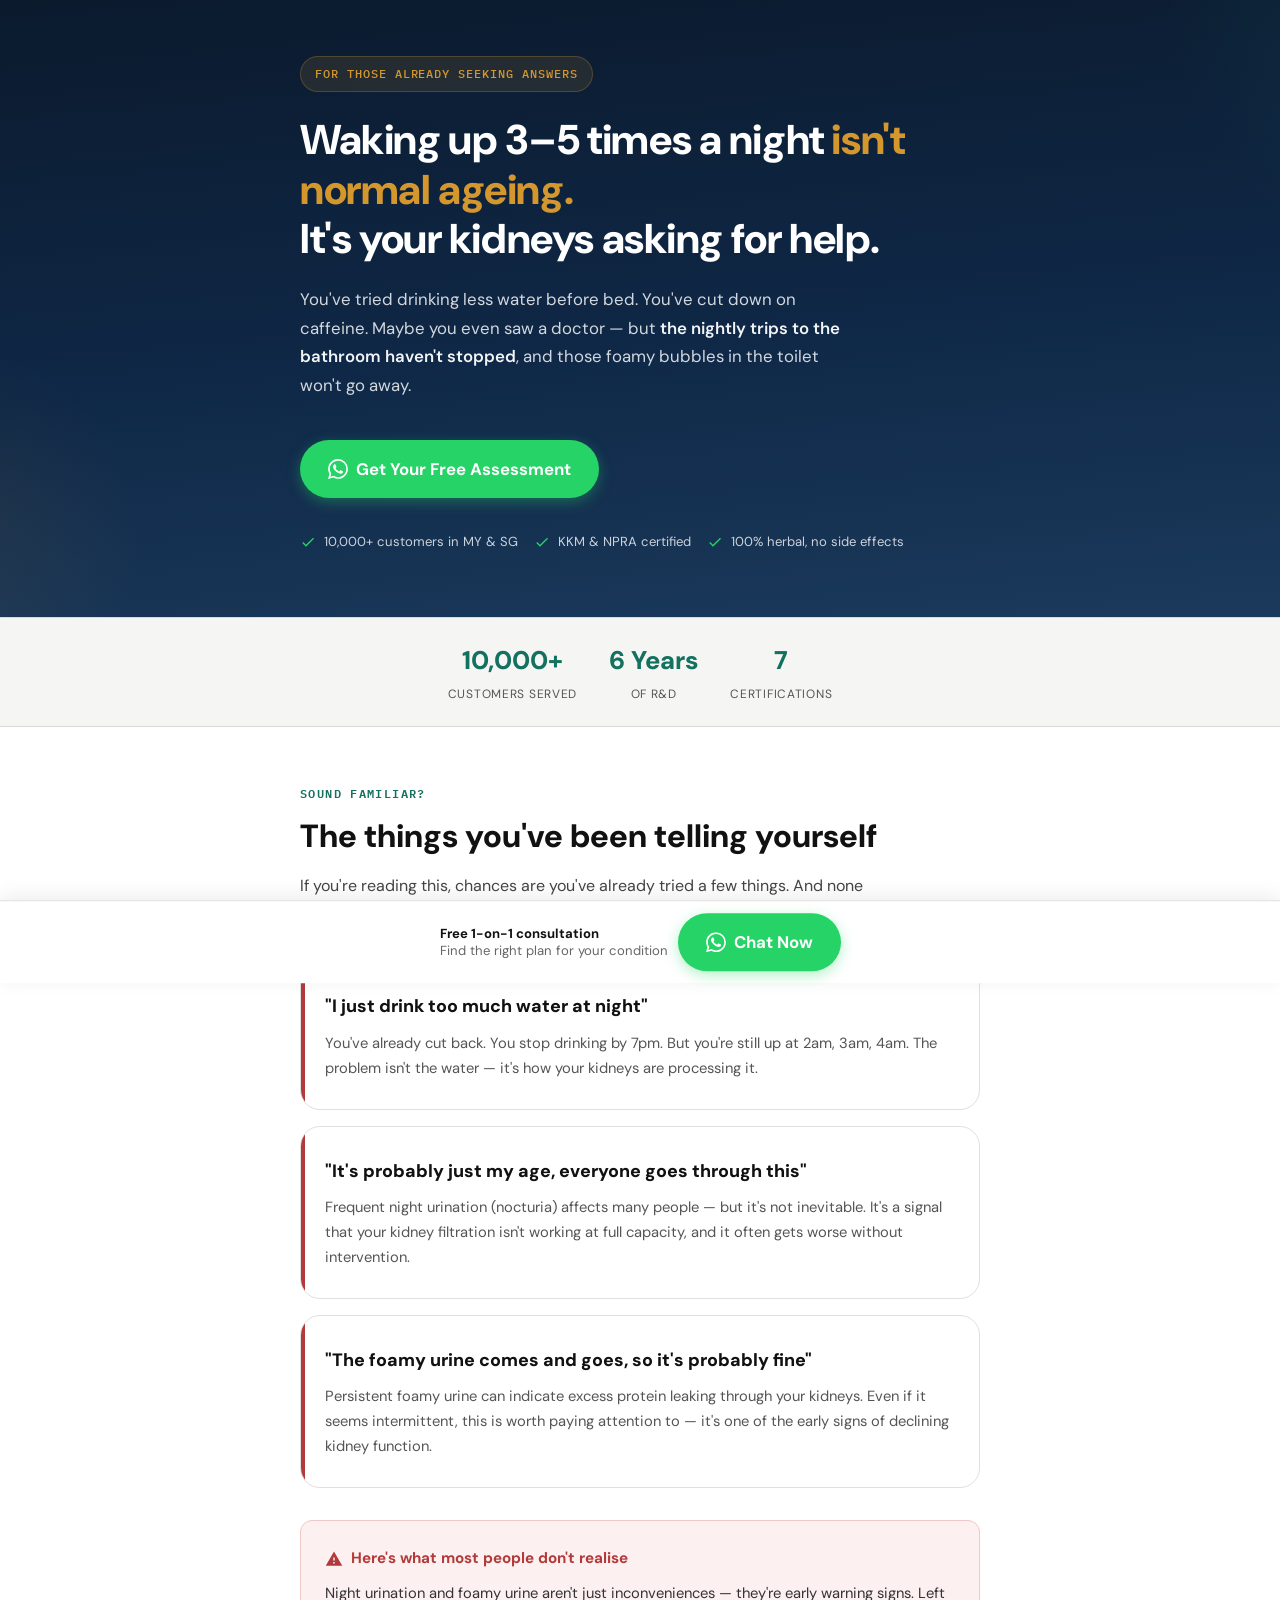
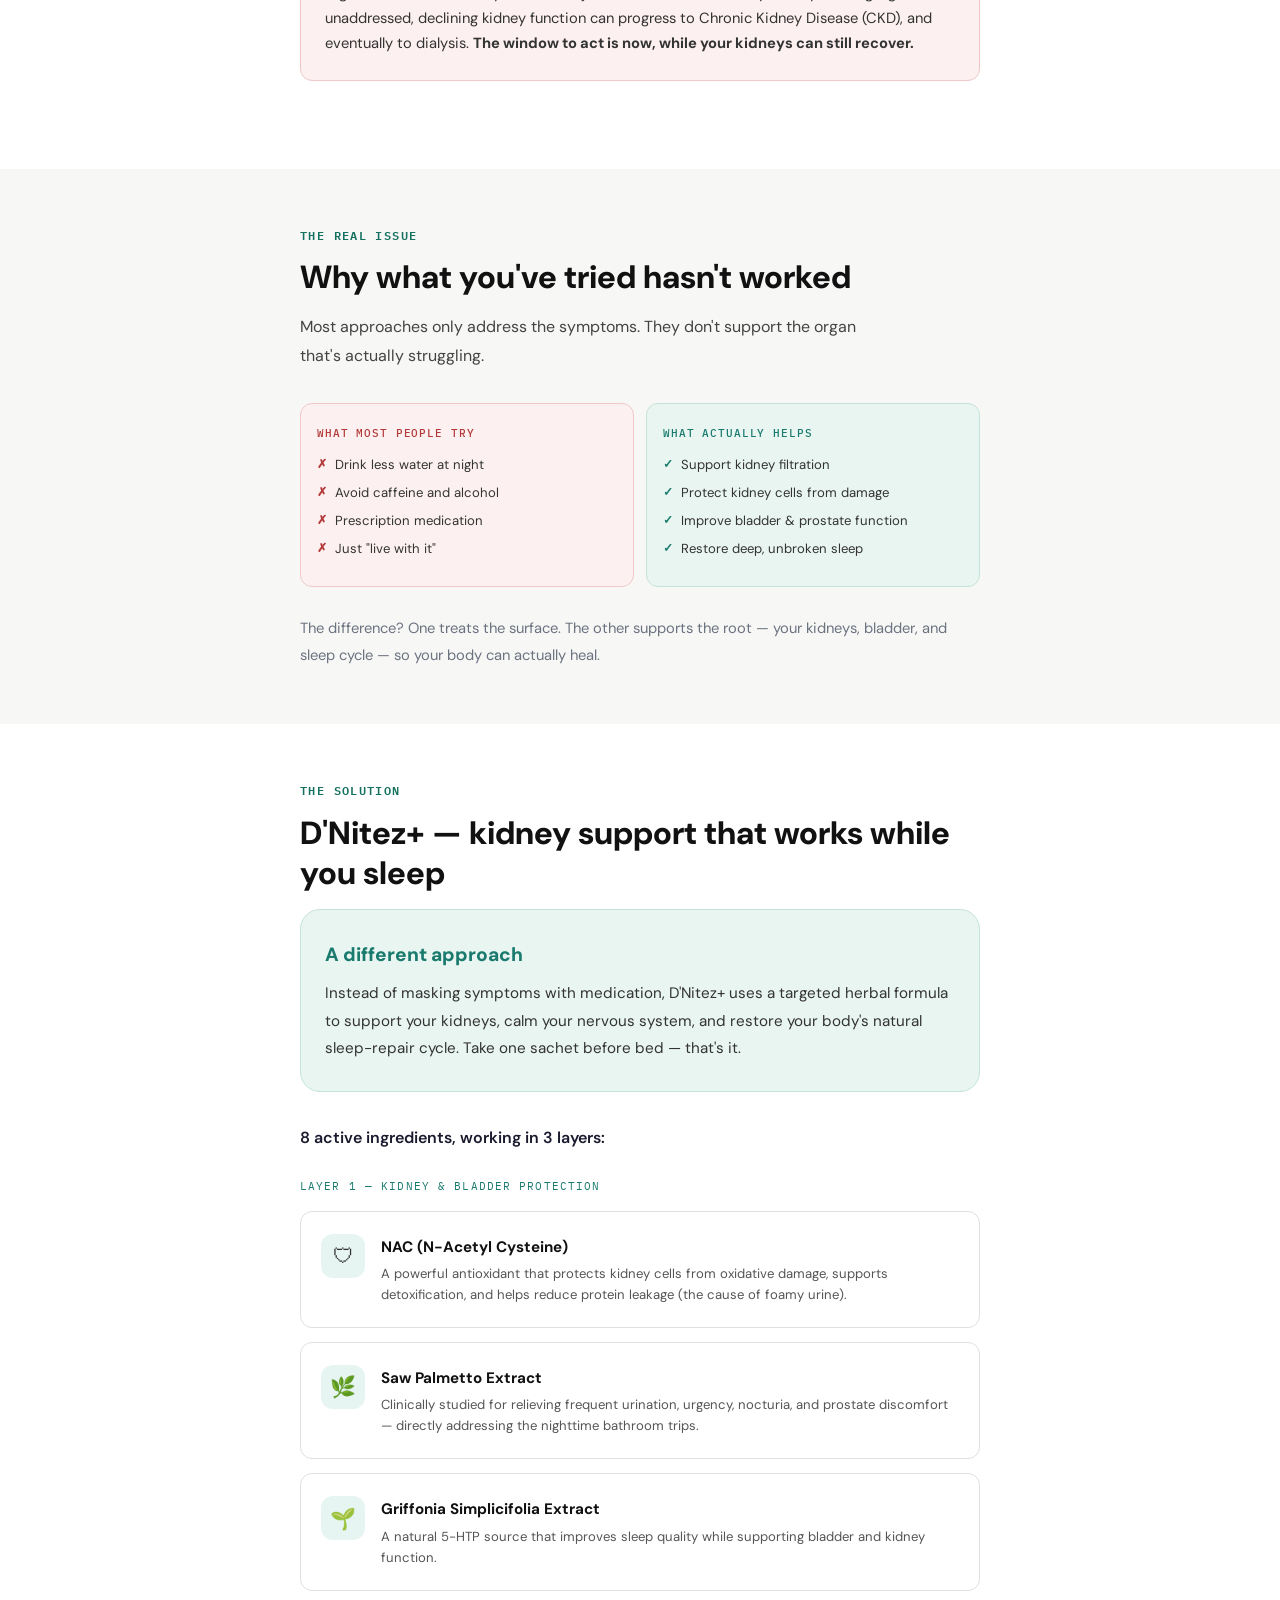
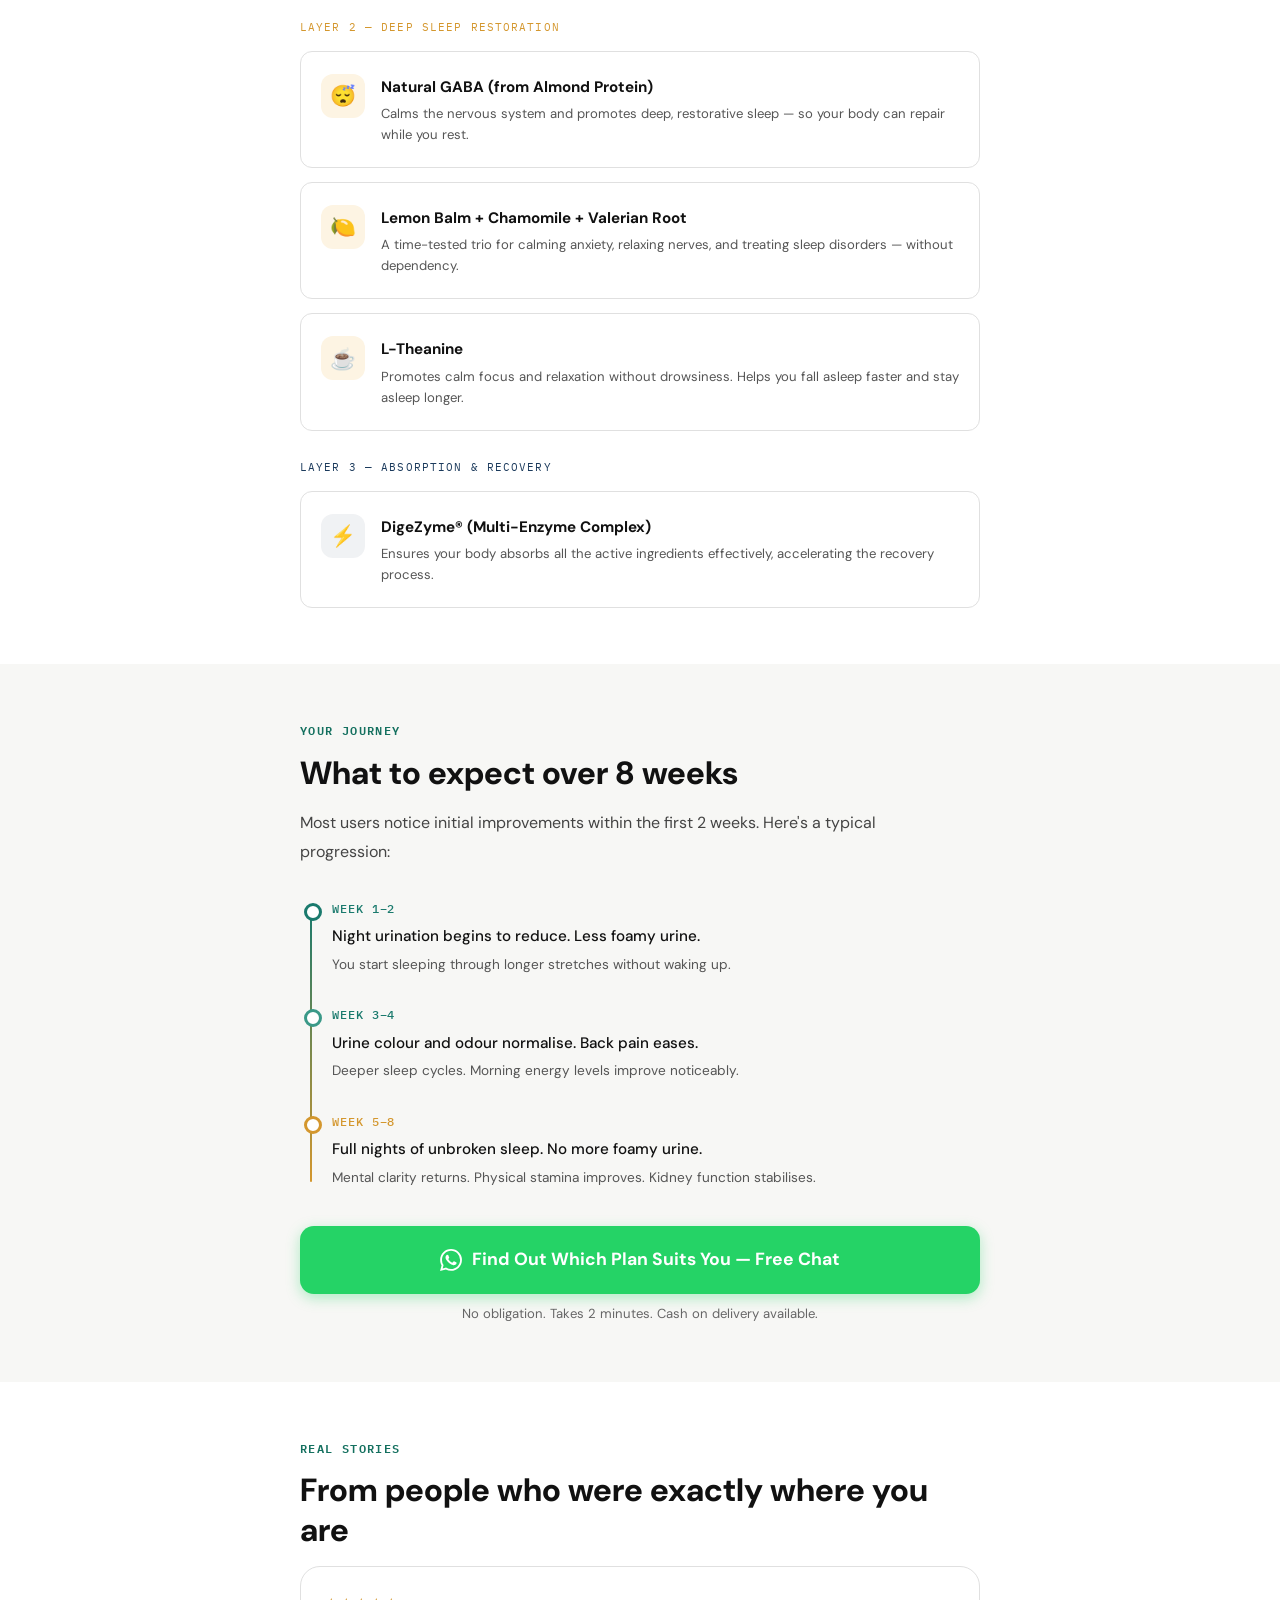
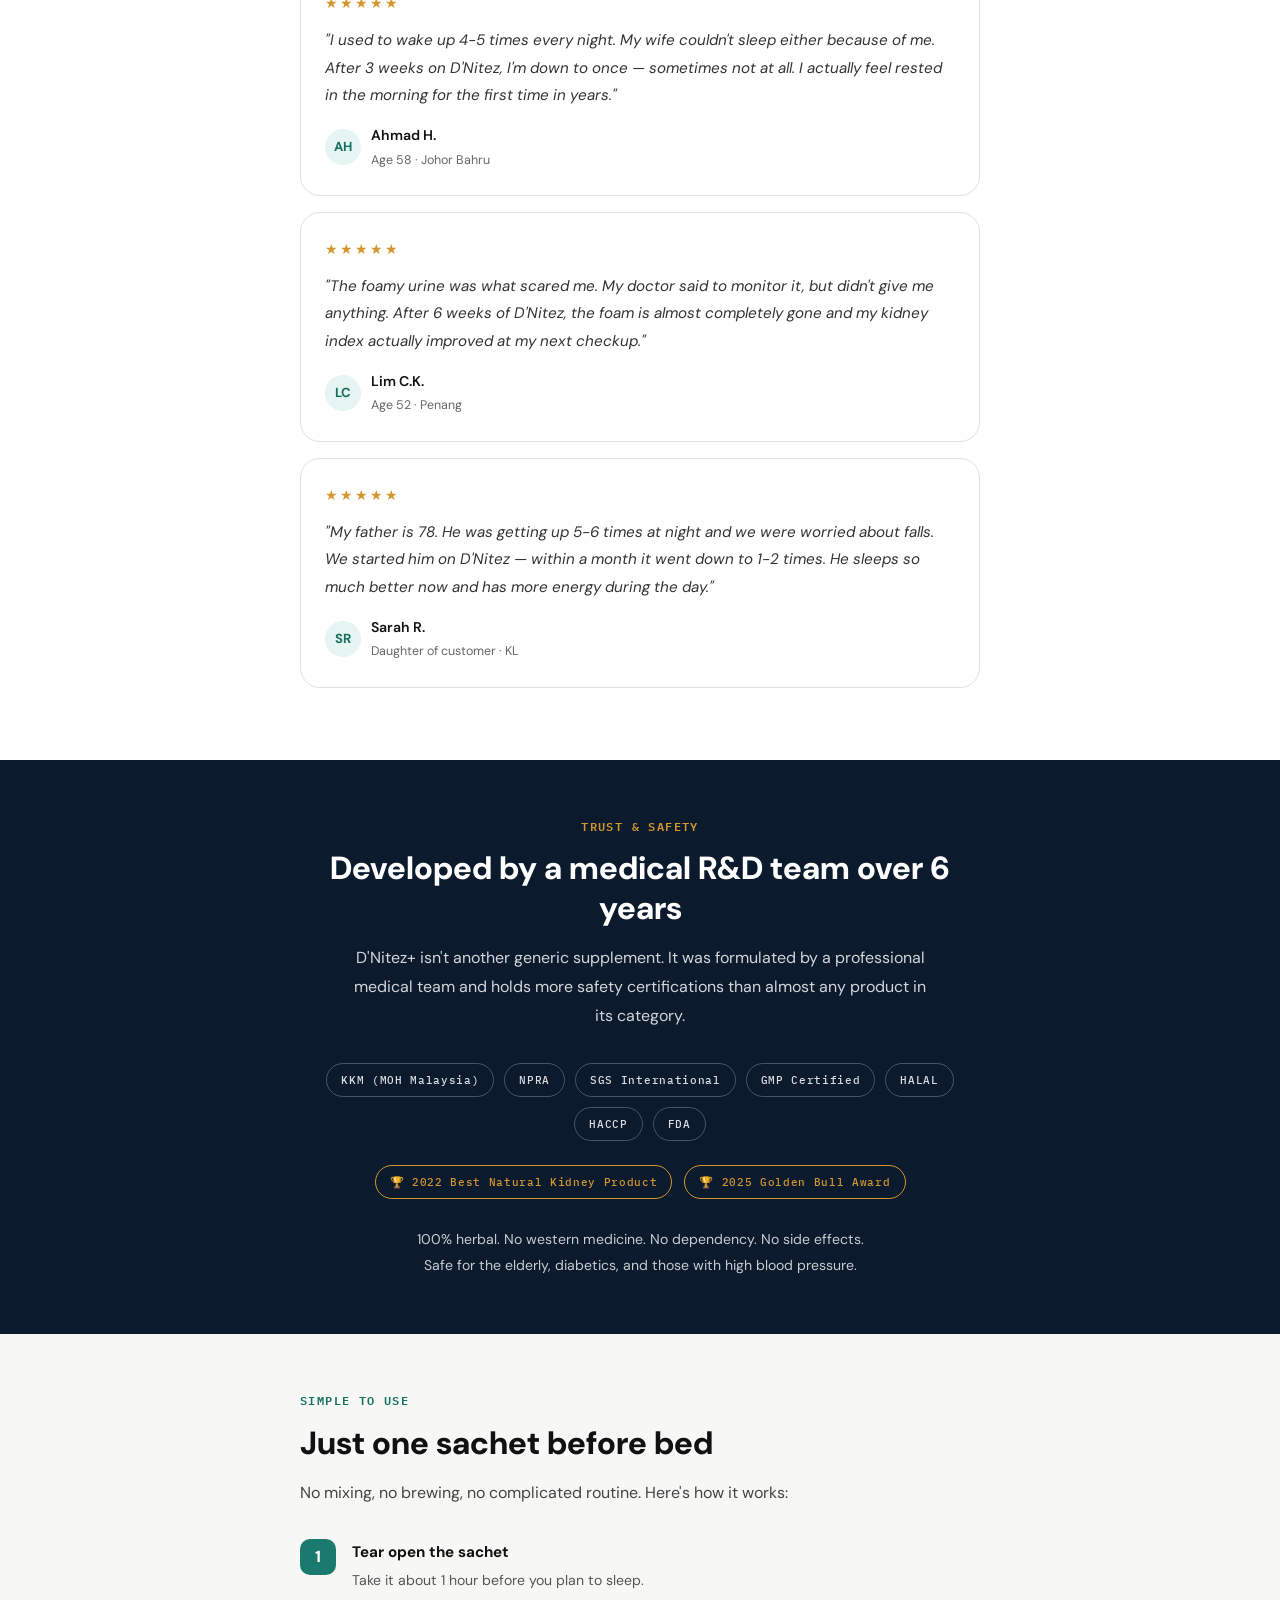
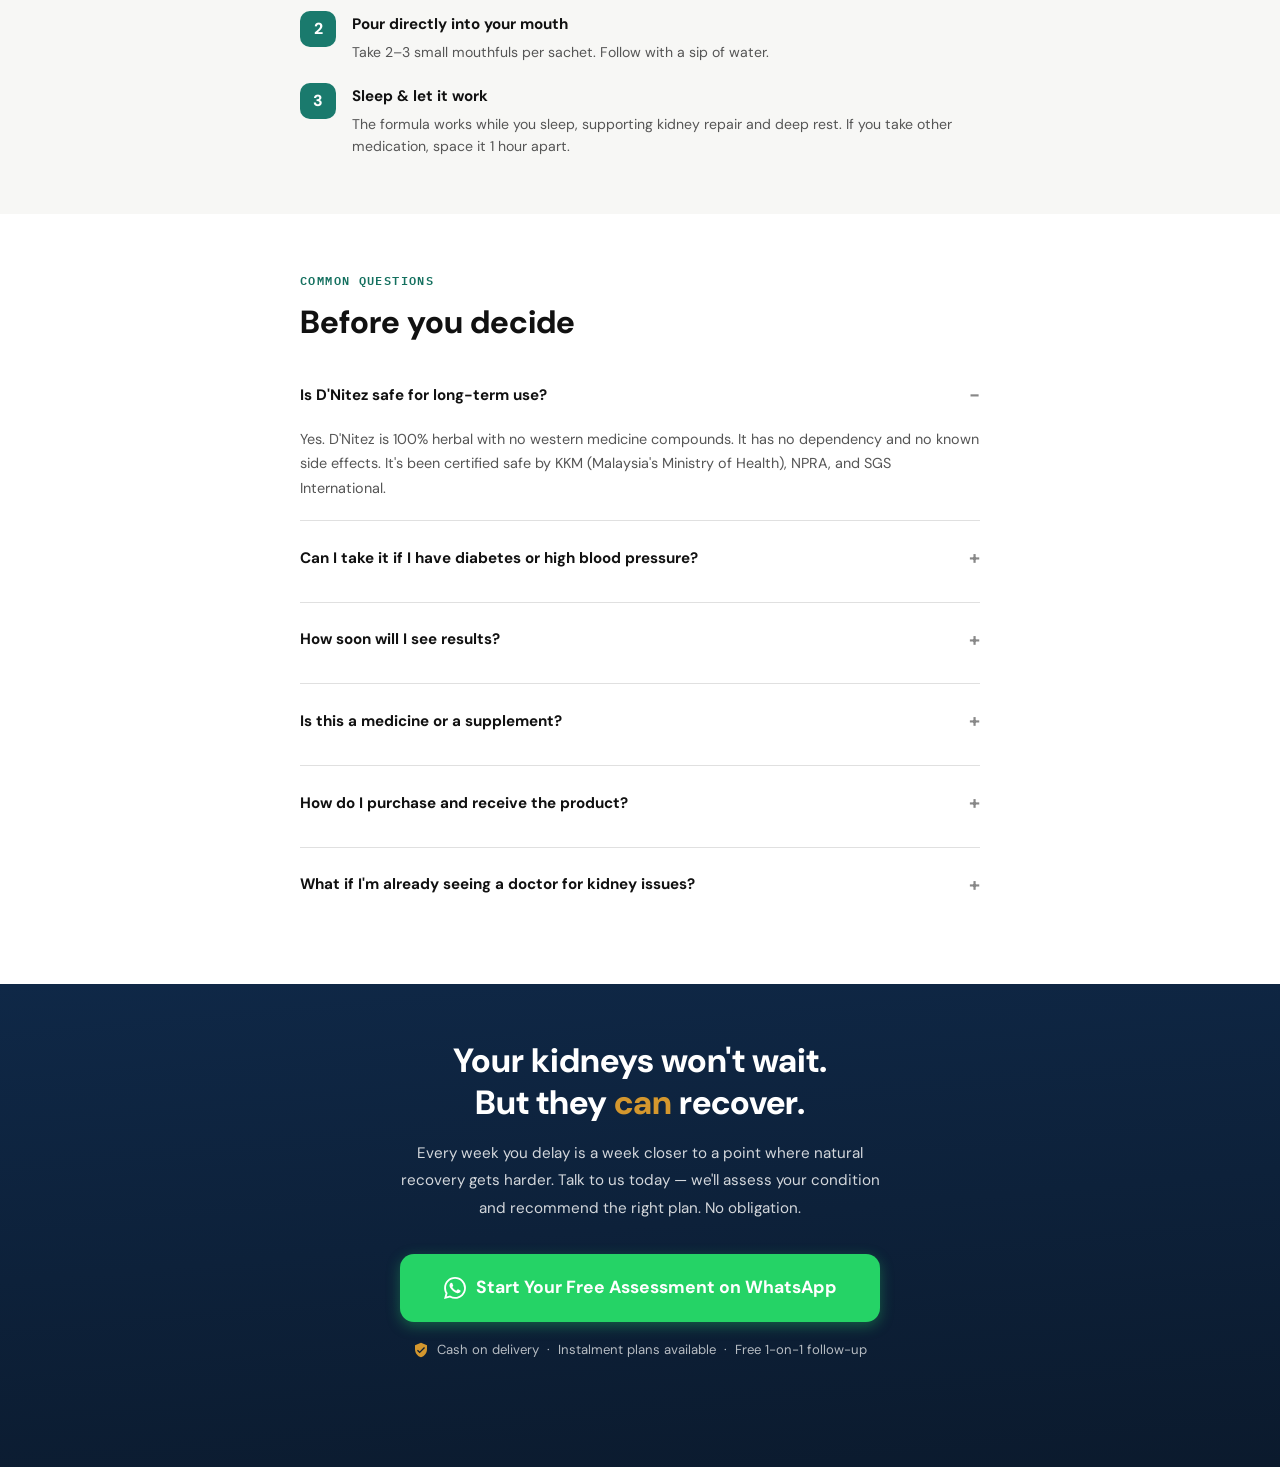
==== index.html @ 998bc821 "Add files via upload" ====
<!DOCTYPE html>
<html lang="en">
<head>
<meta charset="UTF-8">
<meta name="viewport" content="width=device-width, initial-scale=1.0">
<meta name="color-scheme" content="light only">
<meta name="supported-color-schemes" content="light only">
<title>Stop Night Urination Ruining Your Sleep — Natural Kidney Support</title>
<link rel="preconnect" href="https://fonts.googleapis.com">
<link href="https://fonts.googleapis.com/css2?family=DM+Sans:wght@400;500;600;700;800&family=IBM+Plex+Mono:wght@500;600&display=swap" rel="stylesheet">
<style>
*, *::before, *::after { margin: 0; padding: 0; box-sizing: border-box; }

:root {
  --midnight: #0b1a2d;
  --deep-navy: #0f2847;
  --slate: #1b3a5c;
  --teal: #1a7a6d;
  --teal-light: #e6f5f2;
  --warm-amber: #d4972e;
  --amber-light: #fdf4e3;
  --cream: #faf7f2;
  --white: #ffffff;
  --text-primary: #1a1a2e;
  --text-body: #3d3d50;
  --text-muted: #6b7280;
  --danger: #b33a3a;
  --danger-bg: #fdf0f0;
  --success: #1a7a4e;
  --cta-green: #25D366;
  --cta-hover: #1eba58;
  --border: #e5e0d8;
  --shadow-sm: 0 1px 3px rgba(0,0,0,0.06);
  --shadow-md: 0 4px 16px rgba(0,0,0,0.08);
  --shadow-lg: 0 8px 32px rgba(0,0,0,0.10);
  --radius: 12px;
  --radius-lg: 20px;
}

html { scroll-behavior: smooth; font-size: 16px; background: #ffffff !important; color-scheme: light; }

body {
  font-family: 'DM Sans', -apple-system, sans-serif;
  color: #333333;
  background: #ffffff !important;
  line-height: 1.8;
  overflow-x: hidden;
  -webkit-font-smoothing: antialiased;
}

/* ===== UTILITY ===== */
.container { max-width: 720px; margin: 0 auto; padding: 0 20px; }
.mono { font-family: 'IBM Plex Mono', monospace; }
.text-center { text-align: center; }
.text-danger { color: var(--danger); }
.text-teal { color: var(--teal); }
.text-amber { color: var(--warm-amber); }
.text-muted { color: var(--text-muted); }
.fw-600 { font-weight: 600; }
.fw-700 { font-weight: 700; }

img { max-width: 100%; height: auto; display: block; }

/* ===== FLOATING CTA ===== */
.floating-cta {
  position: fixed;
  bottom: 0;
  left: 0;
  right: 0;
  z-index: 1000;
  background: #ffffff !important;
  border-top: 1px solid #e0e0e0;
  padding: 12px 16px;
  display: flex;
  align-items: center;
  justify-content: center;
  gap: 10px;
  box-shadow: 0 -4px 20px rgba(0,0,0,0.08);
  transform: translateY(100%);
  transition: transform 0.4s ease;
}
.floating-cta.visible { transform: translateY(0); }
.floating-cta__text {
  font-size: 0.82rem;
  color: #666666;
  line-height: 1.3;
}
.floating-cta__text strong { color: #111111; }

/* ===== BUTTONS ===== */
.btn-cta {
  display: inline-flex;
  align-items: center;
  gap: 8px;
  background: var(--cta-green);
  color: white;
  font-family: 'DM Sans', sans-serif;
  font-weight: 700;
  font-size: 1.05rem;
  padding: 14px 28px;
  border-radius: 50px;
  border: none;
  cursor: pointer;
  text-decoration: none;
  transition: all 0.2s ease;
  box-shadow: 0 4px 14px rgba(37,211,102,0.35);
  white-space: nowrap;
  flex-shrink: 0;
}
.btn-cta:hover { background: var(--cta-hover); transform: translateY(-1px); box-shadow: 0 6px 20px rgba(37,211,102,0.4); }
.btn-cta svg { width: 20px; height: 20px; fill: currentColor; }

.btn-cta-full {
  display: flex;
  align-items: center;
  justify-content: center;
  gap: 10px;
  width: 100%;
  background: var(--cta-green);
  color: white;
  font-family: 'DM Sans', sans-serif;
  font-weight: 700;
  font-size: 1.1rem;
  padding: 18px 32px;
  border-radius: 14px;
  border: none;
  cursor: pointer;
  text-decoration: none;
  transition: all 0.2s ease;
  box-shadow: 0 4px 14px rgba(37,211,102,0.35);
}
.btn-cta-full:hover { background: var(--cta-hover); transform: translateY(-1px); }
.btn-cta-full svg { width: 22px; height: 22px; fill: currentColor; }

.btn-subtle {
  font-size: 0.82rem;
  color: #666666;
  text-align: center;
  margin-top: 8px;
}

/* ===== HERO ===== */
.hero {
  background: linear-gradient(175deg, var(--midnight) 0%, var(--deep-navy) 55%, var(--slate) 100%);
  color: white;
  padding: 56px 0 64px;
  position: relative;
  overflow: hidden;
}
.hero::before {
  content: '';
  position: absolute;
  top: -40%;
  right: -30%;
  width: 500px;
  height: 500px;
  background: radial-gradient(circle, rgba(26,122,109,0.15) 0%, transparent 70%);
  pointer-events: none;
}
.hero::after {
  content: '';
  position: absolute;
  bottom: -20%;
  left: -20%;
  width: 400px;
  height: 400px;
  background: radial-gradient(circle, rgba(212,151,46,0.08) 0%, transparent 70%);
  pointer-events: none;
}

.hero__badge {
  display: inline-block;
  font-family: 'IBM Plex Mono', monospace;
  font-size: 0.75rem;
  font-weight: 500;
  letter-spacing: 0.08em;
  text-transform: uppercase;
  color: var(--warm-amber);
  background: rgba(212,151,46,0.12);
  border: 1px solid rgba(212,151,46,0.25);
  padding: 6px 14px;
  border-radius: 50px;
  margin-bottom: 24px;
}

.hero h1 {
  font-family: 'DM Sans', sans-serif;
  font-weight: 800;
  font-size: clamp(1.85rem, 5.5vw, 2.6rem);
  line-height: 1.2;
  margin-bottom: 20px;
  letter-spacing: -0.01em;
}
.hero h1 em {
  font-style: normal;
  color: var(--warm-amber);
}

.hero__sub {
  font-size: 1.05rem;
  line-height: 1.7;
  color: rgba(255,255,255,0.82);
  margin-bottom: 32px;
  max-width: 560px;
}
.hero__sub strong { color: rgba(255,255,255,0.95); font-weight: 600; }

.hero__proof {
  display: flex;
  flex-wrap: wrap;
  gap: 16px;
  margin-top: 32px;
}
.hero__proof-item {
  display: flex;
  align-items: center;
  gap: 8px;
  font-size: 0.82rem;
  color: rgba(255,255,255,0.78);
}
.hero__proof-item svg { width: 16px; height: 16px; fill: var(--cta-green); flex-shrink: 0; }

/* ===== SECTION COMMON ===== */
.section { padding: 56px 0; background: #ffffff !important; }
.section--alt { background: #f7f7f5 !important; }
.section--dark { background: #0b1a2d !important; color: white; }

.section__label {
  font-family: 'IBM Plex Mono', monospace;
  font-size: 0.72rem;
  font-weight: 600;
  letter-spacing: 0.12em;
  text-transform: uppercase;
  color: #14705f;
  margin-bottom: 12px;
}
.section--dark .section__label { color: var(--warm-amber); }

.section__title {
  font-family: 'DM Sans', sans-serif; font-weight: 800;
  font-size: clamp(1.5rem, 4vw, 2rem);
  line-height: 1.25;
  color: #111111;
  margin-bottom: 16px;
}
.section--dark .section__title { color: #ffffff; }

.section__desc {
  font-size: 1rem;
  color: #444444;
  margin-bottom: 32px;
  max-width: 580px;
}
.section--dark .section__desc { color: rgba(255,255,255,0.82); }

/* ===== PROBLEM SECTION ===== */
.problem-card {
  background: #ffffff !important;
  border: 1px solid #e0e0e0;
  border-radius: var(--radius-lg);
  padding: 28px 24px;
  margin-bottom: 16px;
  position: relative;
  overflow: hidden;
}
.problem-card::before {
  content: '';
  position: absolute;
  top: 0; left: 0;
  width: 4px;
  height: 100%;
  background: var(--danger);
  border-radius: 4px 0 0 4px;
}
.problem-card__q {
  font-family: 'DM Sans', sans-serif; font-weight: 800;
  font-size: 1.12rem;
  color: #111111;
  margin-bottom: 8px;
}
.problem-card__a {
  font-size: 0.92rem;
  color: #555555;
  line-height: 1.7;
}

/* ===== DANGER CALLOUT ===== */
.danger-callout {
  background: #fdf0f0 !important;
  border: 1px solid #f0c8c8;
  border-radius: var(--radius);
  padding: 24px;
  margin: 32px 0;
}
.danger-callout__title {
  font-weight: 700;
  color: var(--danger);
  margin-bottom: 8px;
  font-size: 0.95rem;
  display: flex;
  align-items: center;
  gap: 8px;
}
.danger-callout__title svg { width: 18px; height: 18px; fill: var(--danger); flex-shrink: 0; }
.danger-callout p { font-size: 0.92rem; line-height: 1.7; color: #333333; }

/* ===== SOLUTION SECTION ===== */
.solution-intro {
  background: #e8f5f1 !important;
  border: 1px solid #c5e3db;
  border-radius: var(--radius-lg);
  padding: 28px 24px;
  margin-bottom: 32px;
}
.solution-intro__title {
  font-family: 'DM Sans', sans-serif; font-weight: 800;
  font-size: 1.2rem;
  color: var(--teal);
  margin-bottom: 8px;
}
.solution-intro p { font-size: 0.95rem; line-height: 1.8; color: #333333; }

.ingredient-grid { display: flex; flex-direction: column; gap: 14px; }

.ingredient-card {
  background: #ffffff !important;
  border: 1px solid #e0e0e0;
  border-radius: var(--radius);
  padding: 22px 20px;
  display: flex;
  gap: 16px;
  align-items: flex-start;
  transition: box-shadow 0.2s ease;
}
.ingredient-card:hover { box-shadow: var(--shadow-md); }

.ingredient-card__icon {
  width: 44px;
  height: 44px;
  border-radius: 12px;
  display: flex;
  align-items: center;
  justify-content: center;
  flex-shrink: 0;
  font-size: 1.3rem;
}
.ingredient-card__icon--teal { background: var(--teal-light); }
.ingredient-card__icon--amber { background: var(--amber-light); }
.ingredient-card__icon--navy { background: rgba(15,40,71,0.06); }

.ingredient-card__name {
  font-weight: 700;
  font-size: 0.95rem;
  color: #111111;
  margin-bottom: 2px;
}
.ingredient-card__role {
  font-size: 0.82rem;
  color: #555555;
  line-height: 1.6;
}

/* ===== TIMELINE ===== */
.timeline { position: relative; padding-left: 32px; margin: 32px 0; }
.timeline::before {
  content: '';
  position: absolute;
  left: 10px;
  top: 8px;
  bottom: 8px;
  width: 2px;
  background: linear-gradient(to bottom, var(--teal), var(--warm-amber));
  border-radius: 2px;
}
.timeline__item {
  position: relative;
  margin-bottom: 28px;
}
.timeline__item:last-child { margin-bottom: 0; }
.timeline__dot {
  position: absolute;
  left: -28px;
  top: 4px;
  width: 18px;
  height: 18px;
  border-radius: 50%;
  border: 3px solid var(--teal);
  background: #ffffff;
}
.timeline__item:nth-child(2) .timeline__dot { border-color: #3a9988; }
.timeline__item:nth-child(3) .timeline__dot { border-color: var(--warm-amber); }

.timeline__week {
  font-family: 'IBM Plex Mono', monospace;
  font-size: 0.72rem;
  font-weight: 500;
  letter-spacing: 0.08em;
  text-transform: uppercase;
  color: var(--teal);
  margin-bottom: 4px;
}
.timeline__item:nth-child(3) .timeline__week { color: var(--warm-amber); }
.timeline__text {
  font-size: 0.95rem;
  color: #111111;
  font-weight: 500;
}
.timeline__sub {
  font-size: 0.85rem;
  color: #555555;
  margin-top: 2px;
}

/* ===== TESTIMONIALS ===== */
.testimonial-card {
  background: #ffffff !important;
  border: 1px solid #e0e0e0;
  border-radius: var(--radius-lg);
  padding: 24px;
  margin-bottom: 16px;
}
.testimonial-card__stars {
  color: var(--warm-amber);
  font-size: 0.9rem;
  letter-spacing: 2px;
  margin-bottom: 10px;
}
.testimonial-card__text {
  font-size: 0.95rem;
  line-height: 1.8;
  color: #333333;
  margin-bottom: 14px;
  font-style: italic;
}
.testimonial-card__author {
  display: flex;
  align-items: center;
  gap: 10px;
}
.testimonial-card__avatar {
  width: 36px;
  height: 36px;
  border-radius: 50%;
  background: var(--teal-light);
  display: flex;
  align-items: center;
  justify-content: center;
  font-weight: 700;
  font-size: 0.82rem;
  color: #14705f;
}
.testimonial-card__name { font-weight: 600; font-size: 0.88rem; color: #111111; }
.testimonial-card__meta { font-size: 0.78rem; color: #666666; }

/* ===== CERT STRIP ===== */
.cert-strip {
  display: flex;
  flex-wrap: wrap;
  gap: 10px;
  justify-content: center;
  margin: 24px 0;
}
.cert-tag {
  font-family: 'IBM Plex Mono', monospace;
  font-size: 0.7rem;
  font-weight: 500;
  letter-spacing: 0.06em;
  padding: 6px 14px;
  border-radius: 50px;
  border: 1px solid rgba(255,255,255,0.25);
  color: rgba(255,255,255,0.85);
}

/* ===== FAQ ===== */
.faq-item {
  border-bottom: 1px solid #e0e0e0;
  padding: 20px 0;
}
.faq-item:last-child { border-bottom: none; }
.faq-q {
  font-weight: 700;
  font-size: 0.95rem;
  color: #111111;
  margin-bottom: 6px;
  cursor: pointer;
  display: flex;
  justify-content: space-between;
  align-items: center;
}
.faq-q::after {
  content: '+';
  font-size: 1.2rem;
  color: #888888;
  flex-shrink: 0;
  transition: transform 0.2s;
}
.faq-item.open .faq-q::after { content: '−'; }
.faq-a {
  font-size: 0.9rem;
  color: #555555;
  line-height: 1.7;
  max-height: 0;
  overflow: hidden;
  transition: max-height 0.3s ease, padding 0.3s ease;
}
.faq-item.open .faq-a { max-height: 300px; padding-top: 8px; }

/* ===== FINAL CTA ===== */
.final-cta {
  background: linear-gradient(175deg, var(--deep-navy) 0%, var(--midnight) 100%);
  color: white;
  padding: 56px 0 100px;
  text-align: center;
}
.final-cta h2 {
  font-family: 'DM Sans', sans-serif; font-weight: 800;
  font-size: clamp(1.5rem, 4.5vw, 2.1rem);
  line-height: 1.25;
  margin-bottom: 16px;
}
.final-cta p {
  color: rgba(255,255,255,0.82);
  font-size: 0.95rem;
  margin-bottom: 32px;
  max-width: 480px;
  margin-left: auto;
  margin-right: auto;
}
.final-cta .guarantee {
  display: inline-flex;
  align-items: center;
  gap: 8px;
  font-size: 0.82rem;
  color: rgba(255,255,255,0.7);
  margin-top: 16px;
}
.final-cta .guarantee svg { width: 16px; height: 16px; fill: var(--warm-amber); }

/* ===== HOW IT WORKS ===== */
.steps { display: flex; flex-direction: column; gap: 20px; }
.step {
  display: flex;
  gap: 16px;
  align-items: flex-start;
}
.step__num {
  width: 36px;
  height: 36px;
  border-radius: 10px;
  background: var(--teal);
  color: white;
  font-family: 'DM Sans', sans-serif; font-weight: 800;
  font-size: 1rem;
  display: flex;
  align-items: center;
  justify-content: center;
  flex-shrink: 0;
}
.step__title { font-weight: 700; font-size: 0.95rem; color: #111111; margin-bottom: 2px; }
.step__desc { font-size: 0.88rem; color: #555555; line-height: 1.6; }

/* ===== COMPARISON ===== */
.comparison {
  display: grid;
  grid-template-columns: 1fr 1fr;
  gap: 12px;
  margin: 28px 0;
}
.comparison__col {
  border-radius: var(--radius);
  padding: 20px 16px;
}
.comparison__col--old {
  background: #fdf0f0 !important;
  border: 1px solid #f0c8c8;
}
.comparison__col--new {
  background: #e8f5f1 !important;
  border: 1px solid #c5e3db;
}
.comparison__label {
  font-family: 'IBM Plex Mono', monospace;
  font-size: 0.68rem;
  font-weight: 500;
  letter-spacing: 0.08em;
  text-transform: uppercase;
  margin-bottom: 12px;
}
.comparison__col--old .comparison__label { color: var(--danger); }
.comparison__col--new .comparison__label { color: var(--teal); }
.comparison__item {
  font-size: 0.82rem;
  line-height: 1.5;
  margin-bottom: 8px;
  padding-left: 18px;
  position: relative;
}
.comparison__col--old .comparison__item::before { content: '✗'; position: absolute; left: 0; color: var(--danger); font-weight: 700; font-size: 0.75rem; }
.comparison__col--new .comparison__item::before { content: '✓'; position: absolute; left: 0; color: var(--teal); font-weight: 700; font-size: 0.75rem; }

/* ===== SOCIAL PROOF COUNTER ===== */
.proof-bar {
  background: #f5f5f3 !important;
  border-top: 1px solid #d9d9d9;
  border-bottom: 1px solid #d9d9d9;
  padding: 20px 0;
  text-align: center;
}
.proof-bar__inner {
  display: flex;
  justify-content: center;
  gap: 32px;
  flex-wrap: wrap;
}
.proof-stat__num {
  font-family: 'DM Sans', sans-serif; font-weight: 800;
  font-size: 1.6rem;
  color: #14705f;
}
.proof-stat__label {
  font-size: 0.75rem;
  color: #555555;
  text-transform: uppercase;
  letter-spacing: 0.06em;
}

/* ===== RESPONSIVE ===== */
@media (max-width: 480px) {
  .hero { padding: 44px 0 52px; }
  .section { padding: 44px 0; }
  .comparison { grid-template-columns: 1fr; }
  .floating-cta__text { display: none; }
  .floating-cta { justify-content: center; }
  .btn-cta { width: 100%; justify-content: center; font-size: 1rem; padding: 14px 24px; }
}

/* ===== ANIMATIONS ===== */
.fade-in {
  opacity: 0;
  transform: translateY(16px);
  transition: opacity 0.5s ease, transform 0.5s ease;
}
.fade-in.visible { opacity: 1; transform: translateY(0); }

/* ===== SKIP NAV ===== */
.sr-only { position: absolute; width: 1px; height: 1px; padding: 0; margin: -1px; overflow: hidden; clip: rect(0,0,0,0); border: 0; }
</style>
</head>

<body>

<!-- ===== FLOATING CTA BAR ===== -->
<div class="floating-cta" id="floatingCta">
  <div class="floating-cta__text">
    <strong>Free 1-on-1 consultation</strong><br>
    Find the right plan for your condition
  </div>
  <a href="https://wa.me/60XXXXXXXXXX?text=Hi%2C%20I%27d%20like%20to%20know%20more%20about%20D%27Nitez%20for%20my%20kidney%20health." class="btn-cta" id="floatingBtn">
    <svg viewBox="0 0 24 24"><path d="M17.472 14.382c-.297-.149-1.758-.867-2.03-.967-.273-.099-.471-.148-.67.15-.197.297-.767.966-.94 1.164-.173.199-.347.223-.644.075-.297-.15-1.255-.463-2.39-1.475-.883-.788-1.48-1.761-1.653-2.059-.173-.297-.018-.458.13-.606.134-.133.298-.347.446-.52.149-.174.198-.298.298-.497.099-.198.05-.371-.025-.52-.075-.149-.669-1.612-.916-2.207-.242-.579-.487-.5-.669-.51-.173-.008-.371-.01-.57-.01-.198 0-.52.074-.792.372-.272.297-1.04 1.016-1.04 2.479 0 1.462 1.065 2.875 1.213 3.074.149.198 2.096 3.2 5.077 4.487.709.306 1.262.489 1.694.625.712.227 1.36.195 1.871.118.571-.085 1.758-.719 2.006-1.413.248-.694.248-1.289.173-1.413-.074-.124-.272-.198-.57-.347m-5.421 7.403h-.004a9.87 9.87 0 01-5.031-1.378l-.361-.214-3.741.982.998-3.648-.235-.374a9.86 9.86 0 01-1.51-5.26c.001-5.45 4.436-9.884 9.888-9.884 2.64 0 5.122 1.03 6.988 2.898a9.825 9.825 0 012.893 6.994c-.003 5.45-4.437 9.884-9.885 9.884m8.413-18.297A11.815 11.815 0 0012.05 0C5.495 0 .16 5.335.157 11.892c0 2.096.547 4.142 1.588 5.945L.057 24l6.305-1.654a11.882 11.882 0 005.683 1.448h.005c6.554 0 11.89-5.335 11.893-11.893a11.821 11.821 0 00-3.48-8.413z"/></svg>
    Chat Now
  </a>
</div>

<!-- ===== HERO ===== -->
<section class="hero">
  <div class="container">
    <div class="hero__badge">For those already seeking answers</div>
    <h1>Waking up 3–5 times a night <em style="font-style: normal; color: var(--warm-amber);">isn't normal ageing.</em><br>It's your kidneys asking for help.</h1>
    <p class="hero__sub">
      You've tried drinking less water before bed. You've cut down on caffeine. Maybe you even saw a doctor — but <strong>the nightly trips to the bathroom haven't stopped</strong>, and those foamy bubbles in the toilet won't go away.
    </p>
    <a href="#solution" class="btn-cta" style="margin-top: 8px;">
      <svg viewBox="0 0 24 24"><path d="M17.472 14.382c-.297-.149-1.758-.867-2.03-.967-.273-.099-.471-.148-.67.15-.197.297-.767.966-.94 1.164-.173.199-.347.223-.644.075-.297-.15-1.255-.463-2.39-1.475-.883-.788-1.48-1.761-1.653-2.059-.173-.297-.018-.458.13-.606.134-.133.298-.347.446-.52.149-.174.198-.298.298-.497.099-.198.05-.371-.025-.52-.075-.149-.669-1.612-.916-2.207-.242-.579-.487-.5-.669-.51-.173-.008-.371-.01-.57-.01-.198 0-.52.074-.792.372-.272.297-1.04 1.016-1.04 2.479 0 1.462 1.065 2.875 1.213 3.074.149.198 2.096 3.2 5.077 4.487.709.306 1.262.489 1.694.625.712.227 1.36.195 1.871.118.571-.085 1.758-.719 2.006-1.413.248-.694.248-1.289.173-1.413-.074-.124-.272-.198-.57-.347m-5.421 7.403h-.004a9.87 9.87 0 01-5.031-1.378l-.361-.214-3.741.982.998-3.648-.235-.374a9.86 9.86 0 01-1.51-5.26c.001-5.45 4.436-9.884 9.888-9.884 2.64 0 5.122 1.03 6.988 2.898a9.825 9.825 0 012.893 6.994c-.003 5.45-4.437 9.884-9.885 9.884m8.413-18.297A11.815 11.815 0 0012.05 0C5.495 0 .16 5.335.157 11.892c0 2.096.547 4.142 1.588 5.945L.057 24l6.305-1.654a11.882 11.882 0 005.683 1.448h.005c6.554 0 11.89-5.335 11.893-11.893a11.821 11.821 0 00-3.48-8.413z"/></svg>
      Get Your Free Assessment
    </a>
    <div class="hero__proof">
      <div class="hero__proof-item">
        <svg viewBox="0 0 24 24"><path d="M9 16.17L4.83 12l-1.42 1.41L9 19 21 7l-1.41-1.41z"/></svg>
        10,000+ customers in MY &amp; SG
      </div>
      <div class="hero__proof-item">
        <svg viewBox="0 0 24 24"><path d="M9 16.17L4.83 12l-1.42 1.41L9 19 21 7l-1.41-1.41z"/></svg>
        KKM &amp; NPRA certified
      </div>
      <div class="hero__proof-item">
        <svg viewBox="0 0 24 24"><path d="M9 16.17L4.83 12l-1.42 1.41L9 19 21 7l-1.41-1.41z"/></svg>
        100% herbal, no side effects
      </div>
    </div>
  </div>
</section>

<!-- ===== SOCIAL PROOF BAR ===== -->
<div class="proof-bar">
  <div class="proof-bar__inner">
    <div class="proof-stat">
      <div class="proof-stat__num">10,000+</div>
      <div class="proof-stat__label">Customers served</div>
    </div>
    <div class="proof-stat">
      <div class="proof-stat__num">6 Years</div>
      <div class="proof-stat__label">Of R&D</div>
    </div>
    <div class="proof-stat">
      <div class="proof-stat__num">7</div>
      <div class="proof-stat__label">Certifications</div>
    </div>
  </div>
</div>

<!-- ===== THE REAL PROBLEM ===== -->
<section class="section">
  <div class="container">
    <div class="section__label">Sound familiar?</div>
    <h2 class="section__title">The things you've been telling yourself</h2>
    <p class="section__desc">If you're reading this, chances are you've already tried a few things. And none of them have really worked.</p>

    <div class="problem-card fade-in">
      <div class="problem-card__q">"I just drink too much water at night"</div>
      <div class="problem-card__a">You've already cut back. You stop drinking by 7pm. But you're still up at 2am, 3am, 4am. The problem isn't the water — it's how your kidneys are processing it.</div>
    </div>

    <div class="problem-card fade-in">
      <div class="problem-card__q">"It's probably just my age, everyone goes through this"</div>
      <div class="problem-card__a">Frequent night urination (nocturia) affects many people — but it's not inevitable. It's a signal that your kidney filtration isn't working at full capacity, and it often gets worse without intervention.</div>
    </div>

    <div class="problem-card fade-in">
      <div class="problem-card__q">"The foamy urine comes and goes, so it's probably fine"</div>
      <div class="problem-card__a">Persistent foamy urine can indicate excess protein leaking through your kidneys. Even if it seems intermittent, this is worth paying attention to — it's one of the early signs of declining kidney function.</div>
    </div>

    <div class="danger-callout fade-in">
      <div class="danger-callout__title">
        <svg viewBox="0 0 24 24"><path d="M1 21h22L12 2 1 21zm12-3h-2v-2h2v2zm0-4h-2v-4h2v4z"/></svg>
        Here's what most people don't realise
      </div>
      <p>Night urination and foamy urine aren't just inconveniences — they're early warning signs. Left unaddressed, declining kidney function can progress to Chronic Kidney Disease (CKD), and eventually to dialysis. <strong>The window to act is now, while your kidneys can still recover.</strong></p>
    </div>
  </div>
</section>

<!-- ===== WHY NOTHING HAS WORKED ===== -->
<section class="section section--alt">
  <div class="container">
    <div class="section__label">The real issue</div>
    <h2 class="section__title">Why what you've tried hasn't worked</h2>
    <p class="section__desc">Most approaches only address the symptoms. They don't support the organ that's actually struggling.</p>

    <div class="comparison fade-in">
      <div class="comparison__col comparison__col--old">
        <div class="comparison__label">What most people try</div>
        <div class="comparison__item">Drink less water at night</div>
        <div class="comparison__item">Avoid caffeine and alcohol</div>
        <div class="comparison__item">Prescription medication</div>
        <div class="comparison__item">Just "live with it"</div>
      </div>
      <div class="comparison__col comparison__col--new">
        <div class="comparison__label">What actually helps</div>
        <div class="comparison__item">Support kidney filtration</div>
        <div class="comparison__item">Protect kidney cells from damage</div>
        <div class="comparison__item">Improve bladder &amp; prostate function</div>
        <div class="comparison__item">Restore deep, unbroken sleep</div>
      </div>
    </div>

    <p style="font-size:0.92rem; color: var(--text-muted); margin-top: 20px;">The difference? One treats the surface. The other supports the root — your kidneys, bladder, and sleep cycle — so your body can actually heal.</p>
  </div>
</section>

<!-- ===== THE SOLUTION ===== -->
<section class="section" id="solution">
  <div class="container">
    <div class="section__label">The solution</div>
    <h2 class="section__title">D'Nitez+ — kidney support that works while you sleep</h2>

    <div class="solution-intro fade-in">
      <div class="solution-intro__title">A different approach</div>
      <p>Instead of masking symptoms with medication, D'Nitez+ uses a targeted herbal formula to support your kidneys, calm your nervous system, and restore your body's natural sleep-repair cycle. Take one sachet before bed — that's it.</p>
    </div>

    <p class="fw-600" style="color: var(--text-primary); margin-bottom: 16px;">8 active ingredients, working in 3 layers:</p>

    <div class="ingredient-grid">
      <div style="font-family: 'IBM Plex Mono', monospace; font-size: 0.7rem; letter-spacing: 0.1em; text-transform: uppercase; color: var(--teal); margin-top: 8px;">Layer 1 — Kidney & Bladder Protection</div>

      <div class="ingredient-card fade-in">
        <div class="ingredient-card__icon ingredient-card__icon--teal">🛡</div>
        <div>
          <div class="ingredient-card__name">NAC (N-Acetyl Cysteine)</div>
          <div class="ingredient-card__role">A powerful antioxidant that protects kidney cells from oxidative damage, supports detoxification, and helps reduce protein leakage (the cause of foamy urine).</div>
        </div>
      </div>

      <div class="ingredient-card fade-in">
        <div class="ingredient-card__icon ingredient-card__icon--teal">🌿</div>
        <div>
          <div class="ingredient-card__name">Saw Palmetto Extract</div>
          <div class="ingredient-card__role">Clinically studied for relieving frequent urination, urgency, nocturia, and prostate discomfort — directly addressing the nighttime bathroom trips.</div>
        </div>
      </div>

      <div class="ingredient-card fade-in">
        <div class="ingredient-card__icon ingredient-card__icon--teal">🌱</div>
        <div>
          <div class="ingredient-card__name">Griffonia Simplicifolia Extract</div>
          <div class="ingredient-card__role">A natural 5-HTP source that improves sleep quality while supporting bladder and kidney function.</div>
        </div>
      </div>

      <div style="font-family: 'IBM Plex Mono', monospace; font-size: 0.7rem; letter-spacing: 0.1em; text-transform: uppercase; color: var(--warm-amber); margin-top: 12px;">Layer 2 — Deep Sleep Restoration</div>

      <div class="ingredient-card fade-in">
        <div class="ingredient-card__icon ingredient-card__icon--amber">😴</div>
        <div>
          <div class="ingredient-card__name">Natural GABA (from Almond Protein)</div>
          <div class="ingredient-card__role">Calms the nervous system and promotes deep, restorative sleep — so your body can repair while you rest.</div>
        </div>
      </div>

      <div class="ingredient-card fade-in">
        <div class="ingredient-card__icon ingredient-card__icon--amber">🍋</div>
        <div>
          <div class="ingredient-card__name">Lemon Balm + Chamomile + Valerian Root</div>
          <div class="ingredient-card__role">A time-tested trio for calming anxiety, relaxing nerves, and treating sleep disorders — without dependency.</div>
        </div>
      </div>

      <div class="ingredient-card fade-in">
        <div class="ingredient-card__icon ingredient-card__icon--amber">☕</div>
        <div>
          <div class="ingredient-card__name">L-Theanine</div>
          <div class="ingredient-card__role">Promotes calm focus and relaxation without drowsiness. Helps you fall asleep faster and stay asleep longer.</div>
        </div>
      </div>

      <div style="font-family: 'IBM Plex Mono', monospace; font-size: 0.7rem; letter-spacing: 0.1em; text-transform: uppercase; color: var(--slate); margin-top: 12px;">Layer 3 — Absorption & Recovery</div>

      <div class="ingredient-card fade-in">
        <div class="ingredient-card__icon ingredient-card__icon--navy">⚡</div>
        <div>
          <div class="ingredient-card__name">DigeZyme® (Multi-Enzyme Complex)</div>
          <div class="ingredient-card__role">Ensures your body absorbs all the active ingredients effectively, accelerating the recovery process.</div>
        </div>
      </div>
    </div>
  </div>
</section>

<!-- ===== WHAT TO EXPECT ===== -->
<section class="section section--alt">
  <div class="container">
    <div class="section__label">Your journey</div>
    <h2 class="section__title">What to expect over 8 weeks</h2>
    <p class="section__desc">Most users notice initial improvements within the first 2 weeks. Here's a typical progression:</p>

    <div class="timeline fade-in">
      <div class="timeline__item">
        <div class="timeline__dot"></div>
        <div class="timeline__week">Week 1–2</div>
        <div class="timeline__text">Night urination begins to reduce. Less foamy urine.</div>
        <div class="timeline__sub">You start sleeping through longer stretches without waking up.</div>
      </div>
      <div class="timeline__item">
        <div class="timeline__dot"></div>
        <div class="timeline__week">Week 3–4</div>
        <div class="timeline__text">Urine colour and odour normalise. Back pain eases.</div>
        <div class="timeline__sub">Deeper sleep cycles. Morning energy levels improve noticeably.</div>
      </div>
      <div class="timeline__item">
        <div class="timeline__dot"></div>
        <div class="timeline__week">Week 5–8</div>
        <div class="timeline__text">Full nights of unbroken sleep. No more foamy urine.</div>
        <div class="timeline__sub">Mental clarity returns. Physical stamina improves. Kidney function stabilises.</div>
      </div>
    </div>

    <div style="margin-top: 36px; text-align: center;">
      <a href="https://wa.me/60XXXXXXXXXX?text=Hi%2C%20I%20want%20to%20check%20which%20D%27Nitez%20plan%20is%20right%20for%20me." class="btn-cta-full">
        <svg viewBox="0 0 24 24"><path d="M17.472 14.382c-.297-.149-1.758-.867-2.03-.967-.273-.099-.471-.148-.67.15-.197.297-.767.966-.94 1.164-.173.199-.347.223-.644.075-.297-.15-1.255-.463-2.39-1.475-.883-.788-1.48-1.761-1.653-2.059-.173-.297-.018-.458.13-.606.134-.133.298-.347.446-.52.149-.174.198-.298.298-.497.099-.198.05-.371-.025-.52-.075-.149-.669-1.612-.916-2.207-.242-.579-.487-.5-.669-.51-.173-.008-.371-.01-.57-.01-.198 0-.52.074-.792.372-.272.297-1.04 1.016-1.04 2.479 0 1.462 1.065 2.875 1.213 3.074.149.198 2.096 3.2 5.077 4.487.709.306 1.262.489 1.694.625.712.227 1.36.195 1.871.118.571-.085 1.758-.719 2.006-1.413.248-.694.248-1.289.173-1.413-.074-.124-.272-.198-.57-.347m-5.421 7.403h-.004a9.87 9.87 0 01-5.031-1.378l-.361-.214-3.741.982.998-3.648-.235-.374a9.86 9.86 0 01-1.51-5.26c.001-5.45 4.436-9.884 9.888-9.884 2.64 0 5.122 1.03 6.988 2.898a9.825 9.825 0 012.893 6.994c-.003 5.45-4.437 9.884-9.885 9.884m8.413-18.297A11.815 11.815 0 0012.05 0C5.495 0 .16 5.335.157 11.892c0 2.096.547 4.142 1.588 5.945L.057 24l6.305-1.654a11.882 11.882 0 005.683 1.448h.005c6.554 0 11.89-5.335 11.893-11.893a11.821 11.821 0 00-3.48-8.413z"/></svg>
        Find Out Which Plan Suits You — Free Chat
      </a>
      <div class="btn-subtle">No obligation. Takes 2 minutes. Cash on delivery available.</div>
    </div>
  </div>
</section>

<!-- ===== TESTIMONIALS ===== -->
<section class="section">
  <div class="container">
    <div class="section__label">Real stories</div>
    <h2 class="section__title">From people who were exactly where you are</h2>

    <div class="testimonial-card fade-in">
      <div class="testimonial-card__stars">★★★★★</div>
      <div class="testimonial-card__text">"I used to wake up 4-5 times every night. My wife couldn't sleep either because of me. After 3 weeks on D'Nitez, I'm down to once — sometimes not at all. I actually feel rested in the morning for the first time in years."</div>
      <div class="testimonial-card__author">
        <div class="testimonial-card__avatar">AH</div>
        <div>
          <div class="testimonial-card__name">Ahmad H.</div>
          <div class="testimonial-card__meta">Age 58 · Johor Bahru</div>
        </div>
      </div>
    </div>

    <div class="testimonial-card fade-in">
      <div class="testimonial-card__stars">★★★★★</div>
      <div class="testimonial-card__text">"The foamy urine was what scared me. My doctor said to monitor it, but didn't give me anything. After 6 weeks of D'Nitez, the foam is almost completely gone and my kidney index actually improved at my next checkup."</div>
      <div class="testimonial-card__author">
        <div class="testimonial-card__avatar">LC</div>
        <div>
          <div class="testimonial-card__name">Lim C.K.</div>
          <div class="testimonial-card__meta">Age 52 · Penang</div>
        </div>
      </div>
    </div>

    <div class="testimonial-card fade-in">
      <div class="testimonial-card__stars">★★★★★</div>
      <div class="testimonial-card__text">"My father is 78. He was getting up 5-6 times at night and we were worried about falls. We started him on D'Nitez — within a month it went down to 1-2 times. He sleeps so much better now and has more energy during the day."</div>
      <div class="testimonial-card__author">
        <div class="testimonial-card__avatar">SR</div>
        <div>
          <div class="testimonial-card__name">Sarah R.</div>
          <div class="testimonial-card__meta">Daughter of customer · KL</div>
        </div>
      </div>
    </div>
  </div>
</section>

<!-- ===== CERTIFICATIONS & TRUST ===== -->
<section class="section section--dark">
  <div class="container text-center">
    <div class="section__label">Trust &amp; safety</div>
    <h2 class="section__title">Developed by a medical R&D team over 6 years</h2>
    <p class="section__desc" style="margin-left:auto; margin-right:auto;">D'Nitez+ isn't another generic supplement. It was formulated by a professional medical team and holds more safety certifications than almost any product in its category.</p>

    <div class="cert-strip">
      <span class="cert-tag">KKM (MOH Malaysia)</span>
      <span class="cert-tag">NPRA</span>
      <span class="cert-tag">SGS International</span>
      <span class="cert-tag">GMP Certified</span>
      <span class="cert-tag">HALAL</span>
      <span class="cert-tag">HACCP</span>
      <span class="cert-tag">FDA</span>
    </div>

    <div style="margin-top: 24px; display: flex; flex-wrap: wrap; justify-content: center; gap: 12px;">
      <span class="cert-tag" style="border-color: var(--warm-amber); color: var(--warm-amber);">🏆 2022 Best Natural Kidney Product</span>
      <span class="cert-tag" style="border-color: var(--warm-amber); color: var(--warm-amber);">🏆 2025 Golden Bull Award</span>
    </div>

    <p style="margin-top: 28px; font-size: 0.88rem; color: rgba(255,255,255,0.78);">100% herbal. No western medicine. No dependency. No side effects.<br>Safe for the elderly, diabetics, and those with high blood pressure.</p>
  </div>
</section>

<!-- ===== HOW TO USE ===== -->
<section class="section section--alt">
  <div class="container">
    <div class="section__label">Simple to use</div>
    <h2 class="section__title">Just one sachet before bed</h2>
    <p class="section__desc">No mixing, no brewing, no complicated routine. Here's how it works:</p>

    <div class="steps fade-in">
      <div class="step">
        <div class="step__num">1</div>
        <div>
          <div class="step__title">Tear open the sachet</div>
          <div class="step__desc">Take it about 1 hour before you plan to sleep.</div>
        </div>
      </div>
      <div class="step">
        <div class="step__num">2</div>
        <div>
          <div class="step__title">Pour directly into your mouth</div>
          <div class="step__desc">Take 2–3 small mouthfuls per sachet. Follow with a sip of water.</div>
        </div>
      </div>
      <div class="step">
        <div class="step__num">3</div>
        <div>
          <div class="step__title">Sleep &amp; let it work</div>
          <div class="step__desc">The formula works while you sleep, supporting kidney repair and deep rest. If you take other medication, space it 1 hour apart.</div>
        </div>
      </div>
    </div>
  </div>
</section>

<!-- ===== FAQ ===== -->
<section class="section">
  <div class="container">
    <div class="section__label">Common questions</div>
    <h2 class="section__title">Before you decide</h2>

    <div class="faq-item open">
      <div class="faq-q" onclick="toggleFaq(this)">Is D'Nitez safe for long-term use?</div>
      <div class="faq-a">Yes. D'Nitez is 100% herbal with no western medicine compounds. It has no dependency and no known side effects. It's been certified safe by KKM (Malaysia's Ministry of Health), NPRA, and SGS International.</div>
    </div>

    <div class="faq-item">
      <div class="faq-q" onclick="toggleFaq(this)">Can I take it if I have diabetes or high blood pressure?</div>
      <div class="faq-a">Yes. D'Nitez is formulated to be safe for people with diabetes, high blood pressure, and high cholesterol. If you're currently on medication, simply take D'Nitez at least 1 hour apart from your medicine.</div>
    </div>

    <div class="faq-item">
      <div class="faq-q" onclick="toggleFaq(this)">How soon will I see results?</div>
      <div class="faq-a">Most users report noticeable improvement in night urination and sleep quality within 2 weeks. For foamy urine and deeper kidney support, 4–8 weeks of consistent use typically shows significant progress.</div>
    </div>

    <div class="faq-item">
      <div class="faq-q" onclick="toggleFaq(this)">Is this a medicine or a supplement?</div>
      <div class="faq-a">D'Nitez is classified as a natural health supplement, not a medicine. It contains only herbal extracts and natural compounds — no pharmaceutical drugs. Think of it as targeted nutritional support for your kidneys and sleep cycle.</div>
    </div>

    <div class="faq-item">
      <div class="faq-q" onclick="toggleFaq(this)">How do I purchase and receive the product?</div>
      <div class="faq-a">Simply chat with us on WhatsApp. We'll recommend the right plan based on your condition (3-box, 6-box, or 9-box packages available). We offer cash on delivery and instalment options. Free 1-on-1 follow-up service included.</div>
    </div>

    <div class="faq-item">
      <div class="faq-q" onclick="toggleFaq(this)">What if I'm already seeing a doctor for kidney issues?</div>
      <div class="faq-a">D'Nitez can complement your medical treatment. Many customers take it alongside their doctor's recommendations. We encourage you to continue your medical checkups — many customers report improved kidney index readings after consistent use.</div>
    </div>
  </div>
</section>

<!-- ===== FINAL CTA ===== -->
<section class="final-cta">
  <div class="container">
    <h2>Your kidneys won't wait.<br>But they <em style="color: var(--warm-amber); font-style: normal; font-weight: 800;">can</em> recover.</h2>
    <p>Every week you delay is a week closer to a point where natural recovery gets harder. Talk to us today — we'll assess your condition and recommend the right plan. No obligation.</p>

    <a href="https://wa.me/60XXXXXXXXXX?text=Hi%2C%20I%20saw%20the%20D%27Nitez%20page%20and%20would%20like%20a%20free%20assessment%20for%20my%20condition." class="btn-cta-full" style="max-width: 480px; margin: 0 auto;">
      <svg viewBox="0 0 24 24"><path d="M17.472 14.382c-.297-.149-1.758-.867-2.03-.967-.273-.099-.471-.148-.67.15-.197.297-.767.966-.94 1.164-.173.199-.347.223-.644.075-.297-.15-1.255-.463-2.39-1.475-.883-.788-1.48-1.761-1.653-2.059-.173-.297-.018-.458.13-.606.134-.133.298-.347.446-.52.149-.174.198-.298.298-.497.099-.198.05-.371-.025-.52-.075-.149-.669-1.612-.916-2.207-.242-.579-.487-.5-.669-.51-.173-.008-.371-.01-.57-.01-.198 0-.52.074-.792.372-.272.297-1.04 1.016-1.04 2.479 0 1.462 1.065 2.875 1.213 3.074.149.198 2.096 3.2 5.077 4.487.709.306 1.262.489 1.694.625.712.227 1.36.195 1.871.118.571-.085 1.758-.719 2.006-1.413.248-.694.248-1.289.173-1.413-.074-.124-.272-.198-.57-.347m-5.421 7.403h-.004a9.87 9.87 0 01-5.031-1.378l-.361-.214-3.741.982.998-3.648-.235-.374a9.86 9.86 0 01-1.51-5.26c.001-5.45 4.436-9.884 9.888-9.884 2.64 0 5.122 1.03 6.988 2.898a9.825 9.825 0 012.893 6.994c-.003 5.45-4.437 9.884-9.885 9.884m8.413-18.297A11.815 11.815 0 0012.05 0C5.495 0 .16 5.335.157 11.892c0 2.096.547 4.142 1.588 5.945L.057 24l6.305-1.654a11.882 11.882 0 005.683 1.448h.005c6.554 0 11.89-5.335 11.893-11.893a11.821 11.821 0 00-3.48-8.413z"/></svg>
      Start Your Free Assessment on WhatsApp
    </a>
    <div class="guarantee">
      <svg viewBox="0 0 24 24"><path d="M12 1L3 5v6c0 5.55 3.84 10.74 9 12 5.16-1.26 9-6.45 9-12V5l-9-4zm-2 16l-4-4 1.41-1.41L10 14.17l6.59-6.59L18 9l-8 8z"/></svg>
      Cash on delivery &nbsp;·&nbsp; Instalment plans available &nbsp;·&nbsp; Free 1-on-1 follow-up
    </div>
  </div>
</section>

<script>
// Floating CTA visibility
const floatingCta = document.getElementById('floatingCta');
let lastScroll = 0;

window.addEventListener('scroll', () => {
  const scrollY = window.scrollY;
  if (scrollY > 500) {
    floatingCta.classList.add('visible');
  } else {
    floatingCta.classList.remove('visible');
  }
  lastScroll = scrollY;
});

// FAQ toggle
function toggleFaq(el) {
  const item = el.parentElement;
  item.classList.toggle('open');
}

// Fade-in on scroll
const fadeEls = document.querySelectorAll('.fade-in');
const fadeObserver = new IntersectionObserver((entries) => {
  entries.forEach(entry => {
    if (entry.isIntersecting) {
      entry.target.classList.add('visible');
      fadeObserver.unobserve(entry.target);
    }
  });
}, { threshold: 0.15, rootMargin: '0px 0px -40px 0px' });

fadeEls.forEach(el => fadeObserver.observe(el));
</script>

</body>
</html>
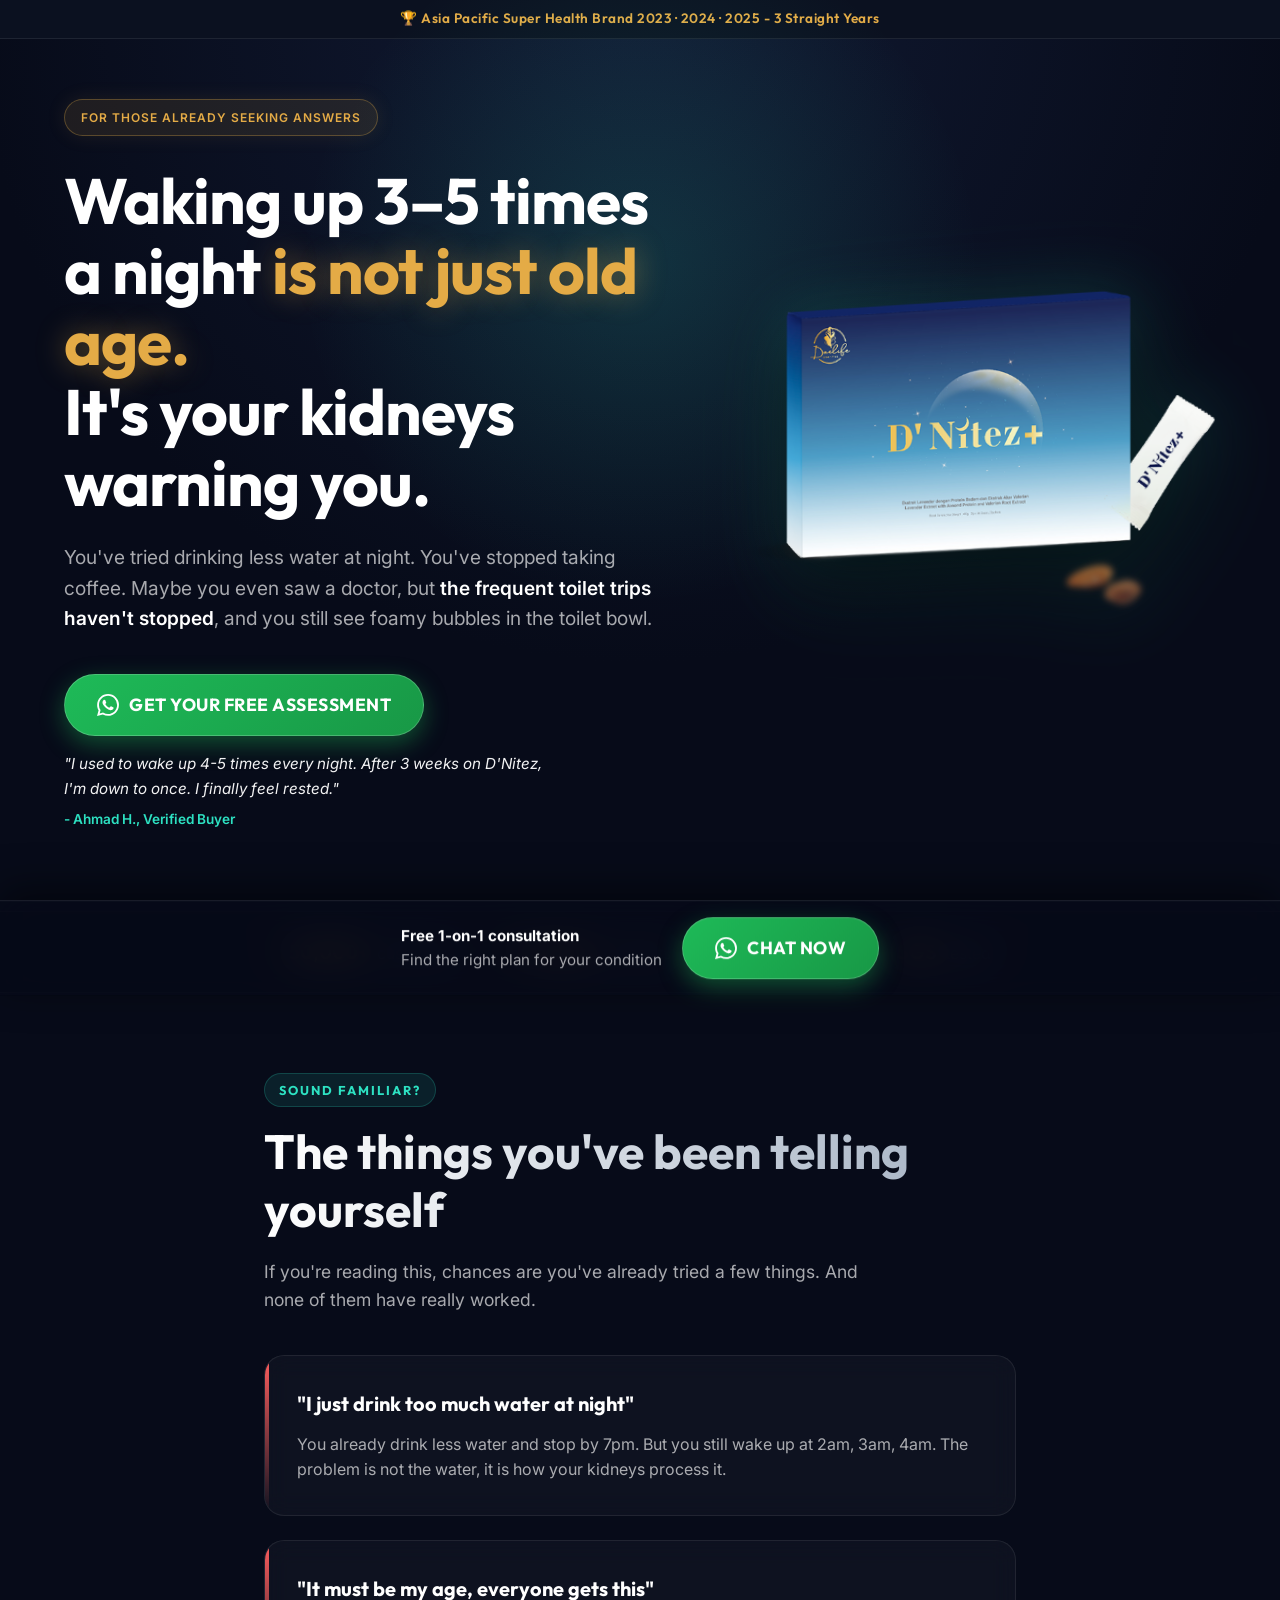
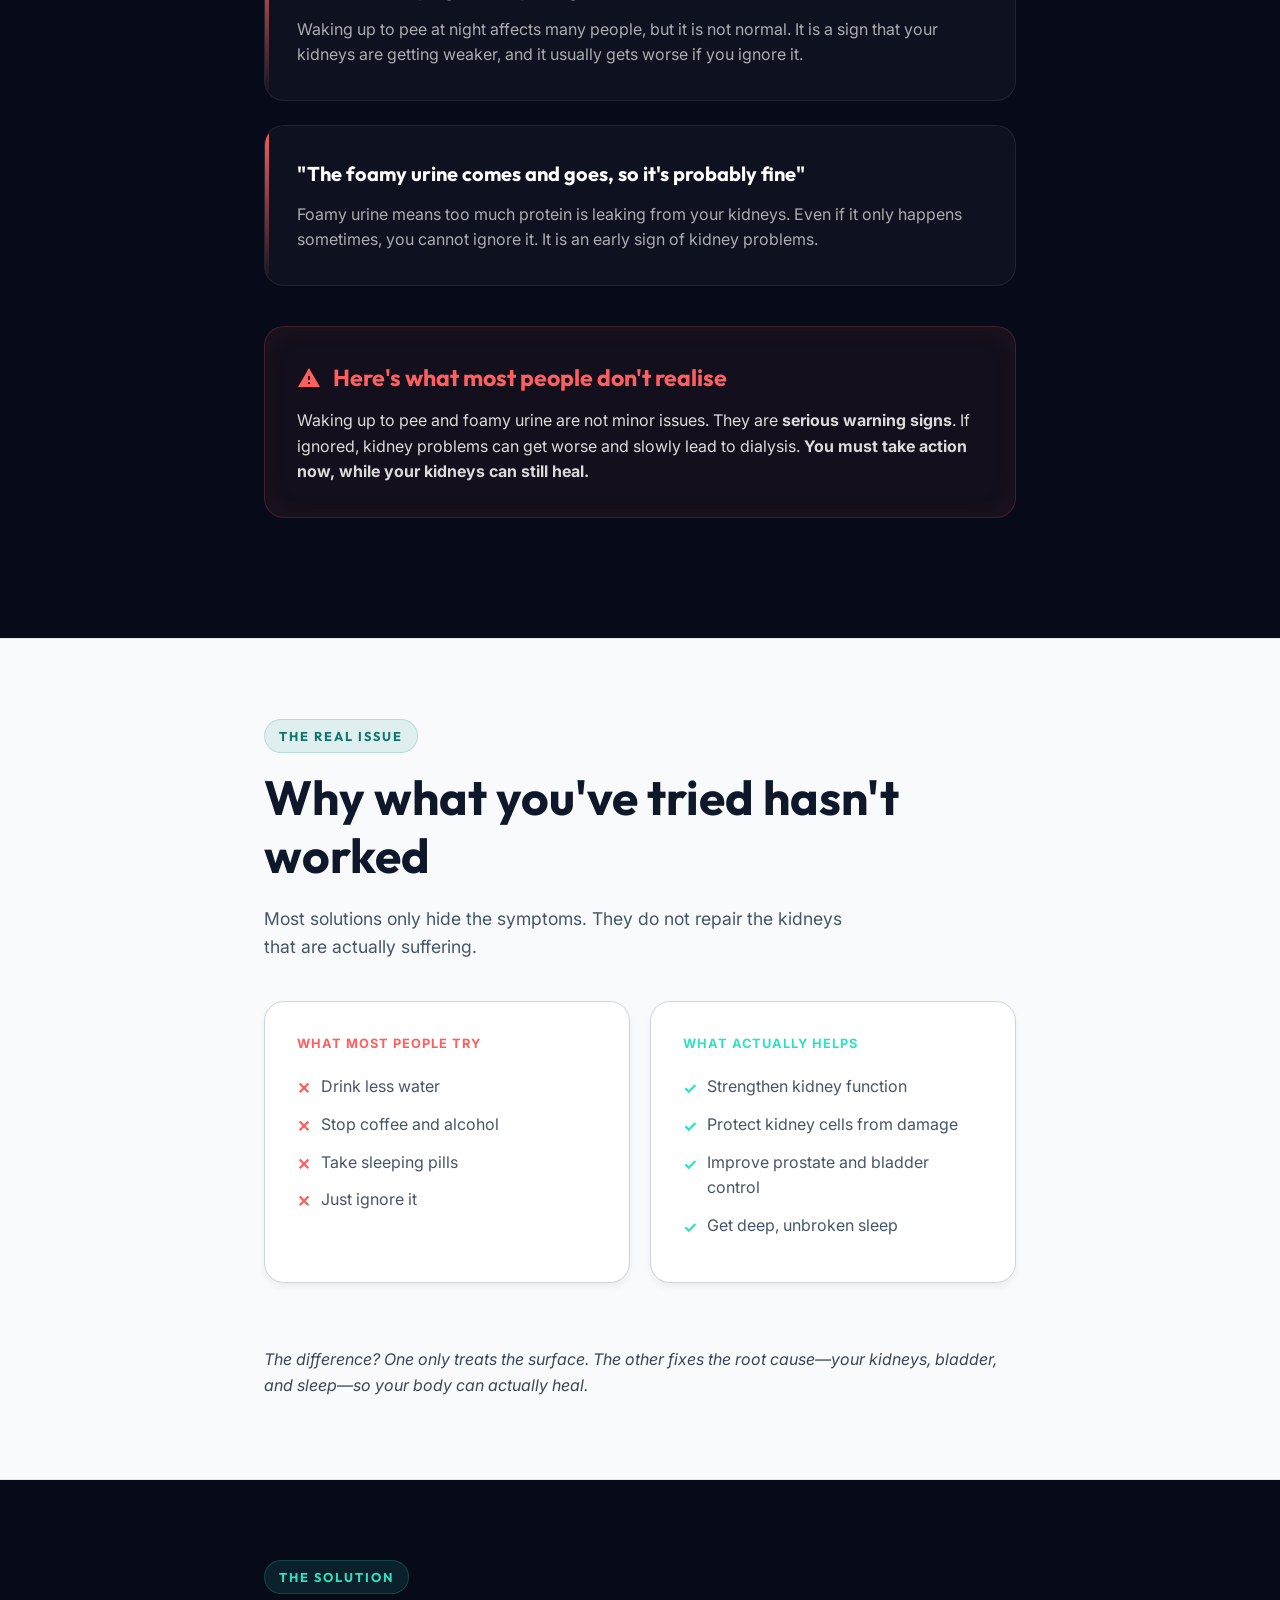
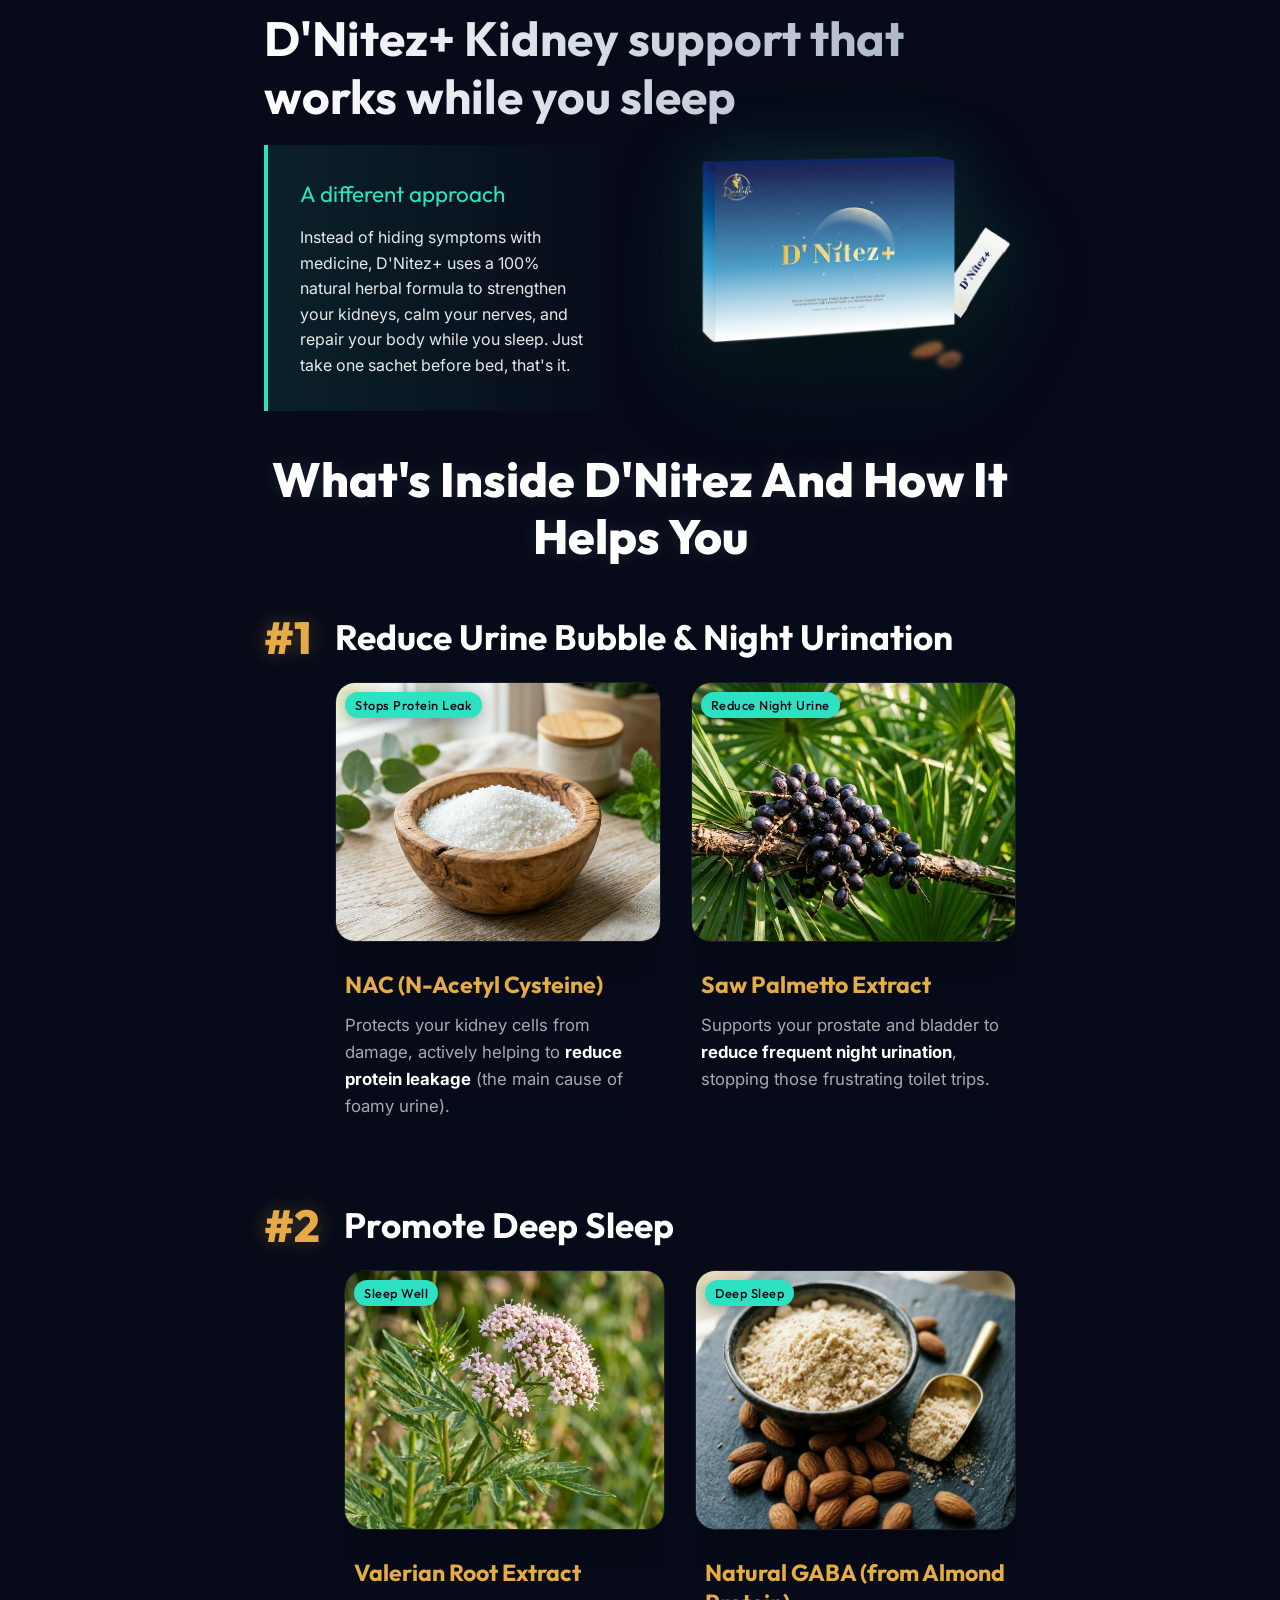
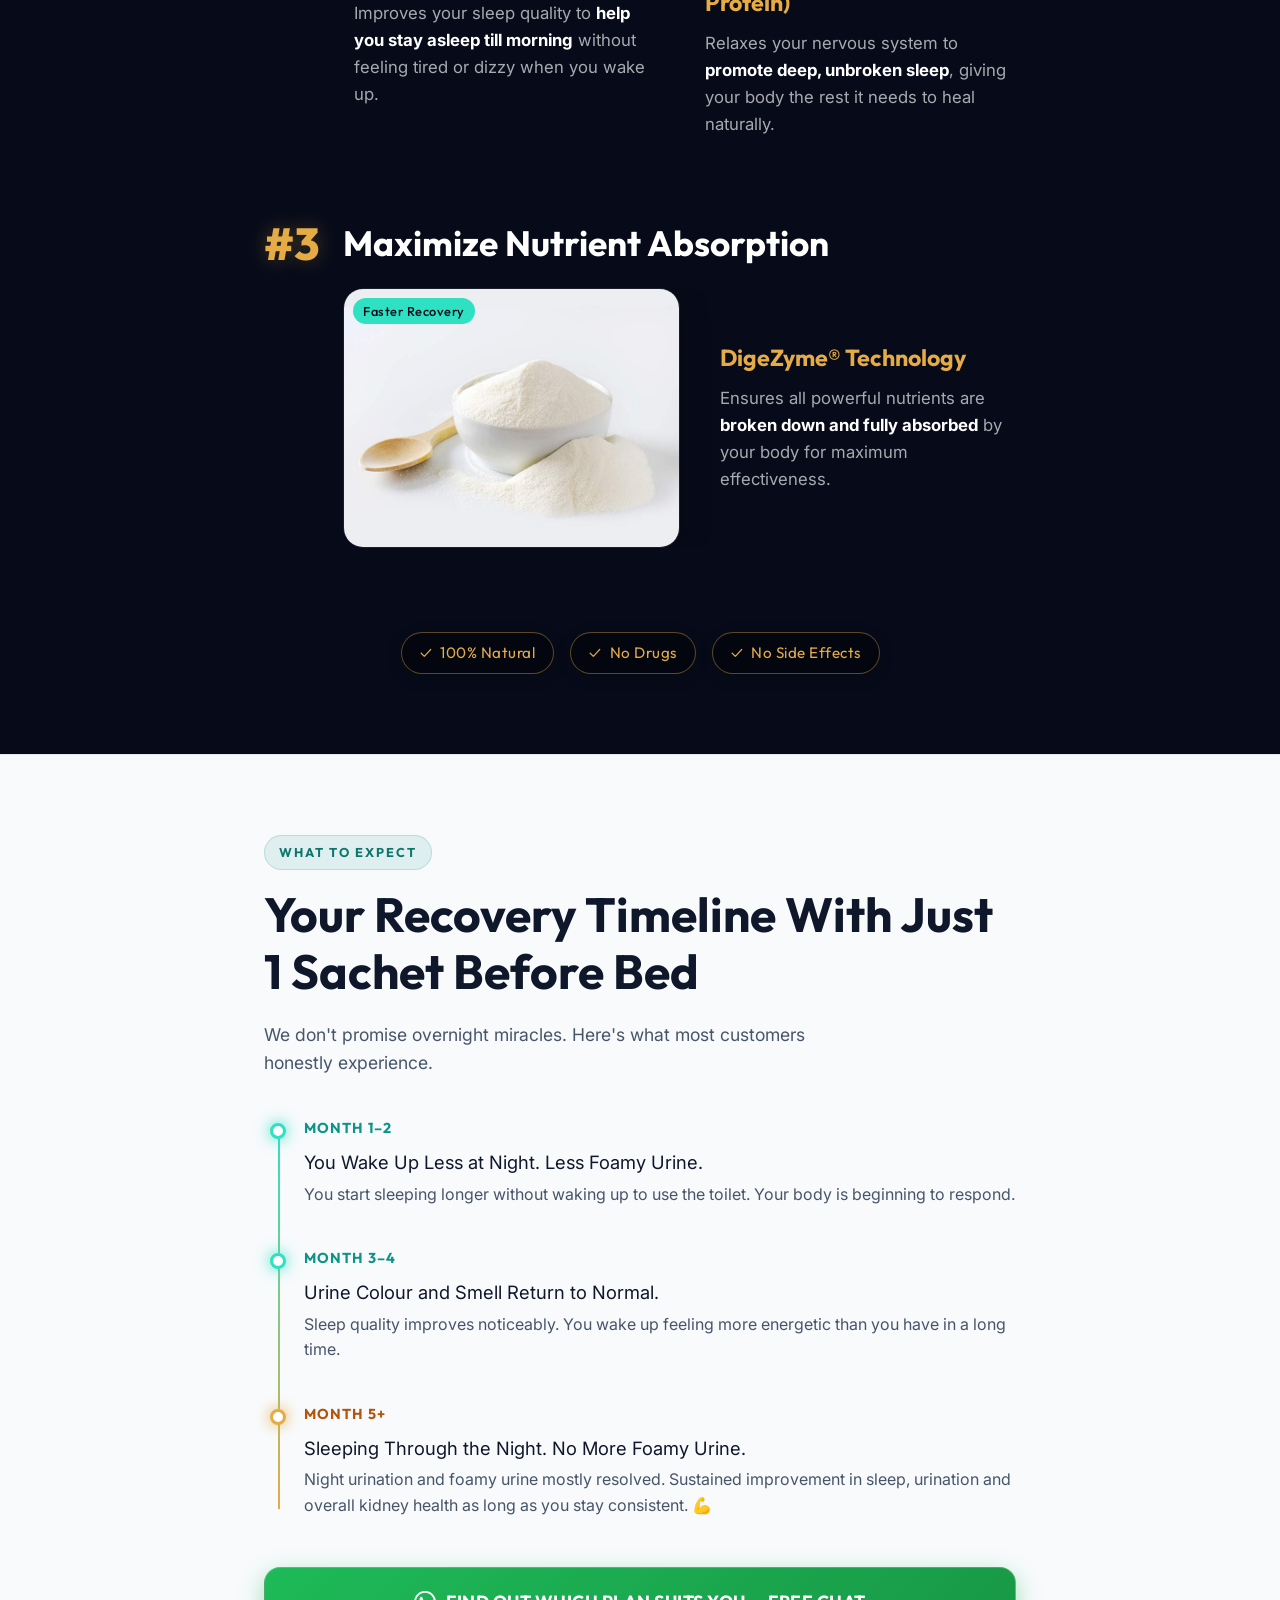
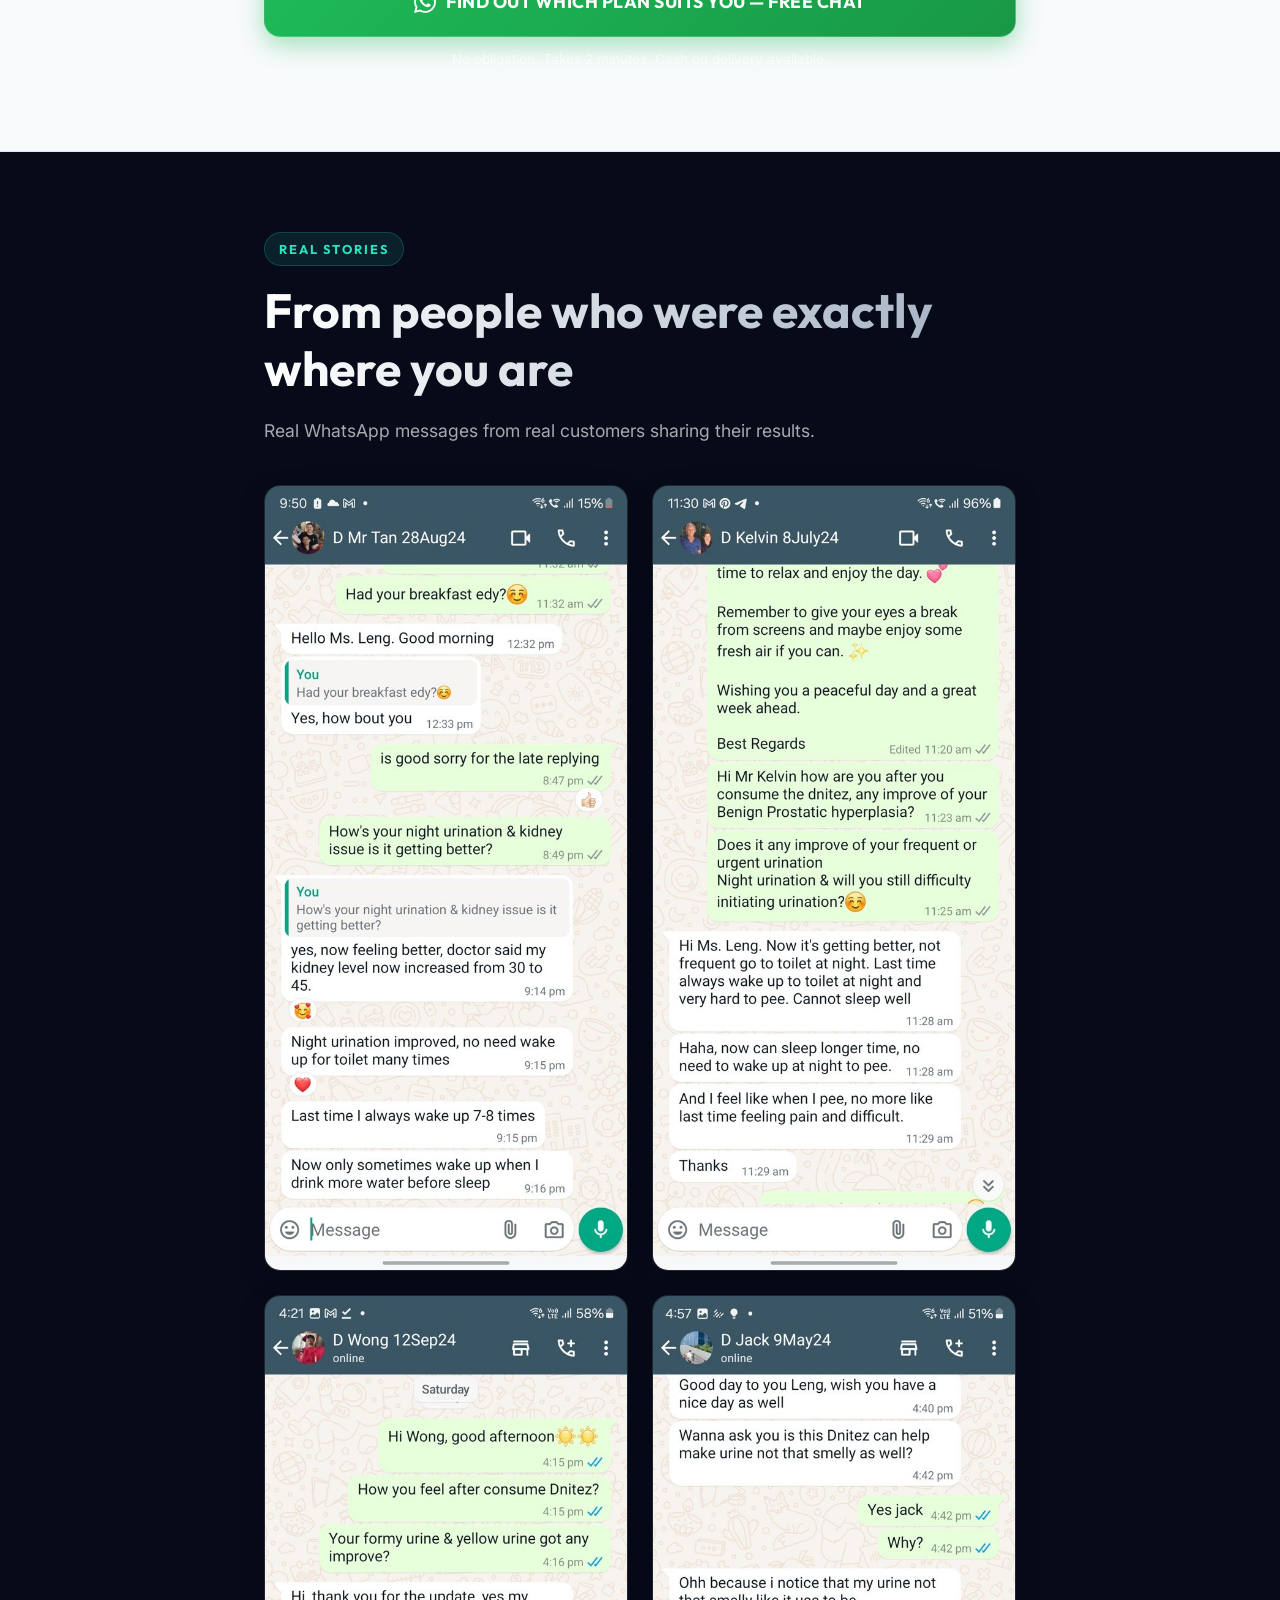
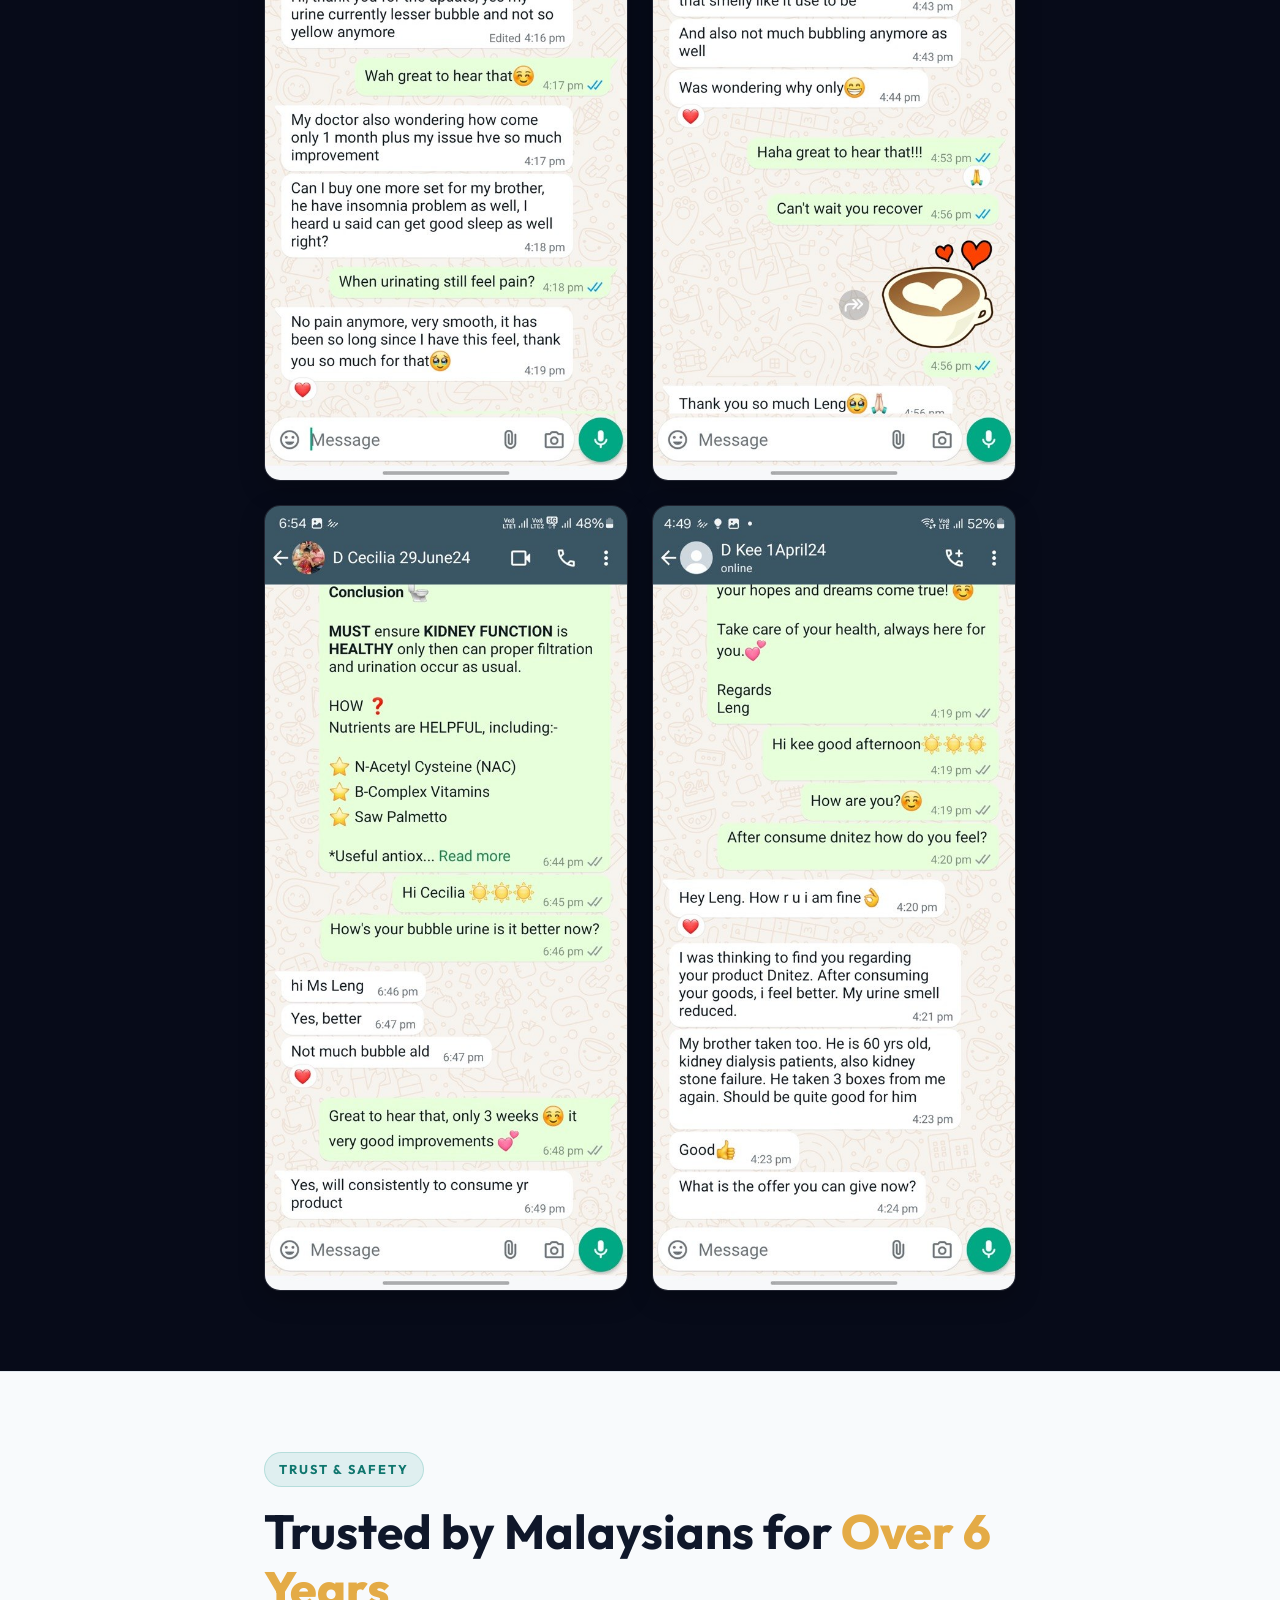
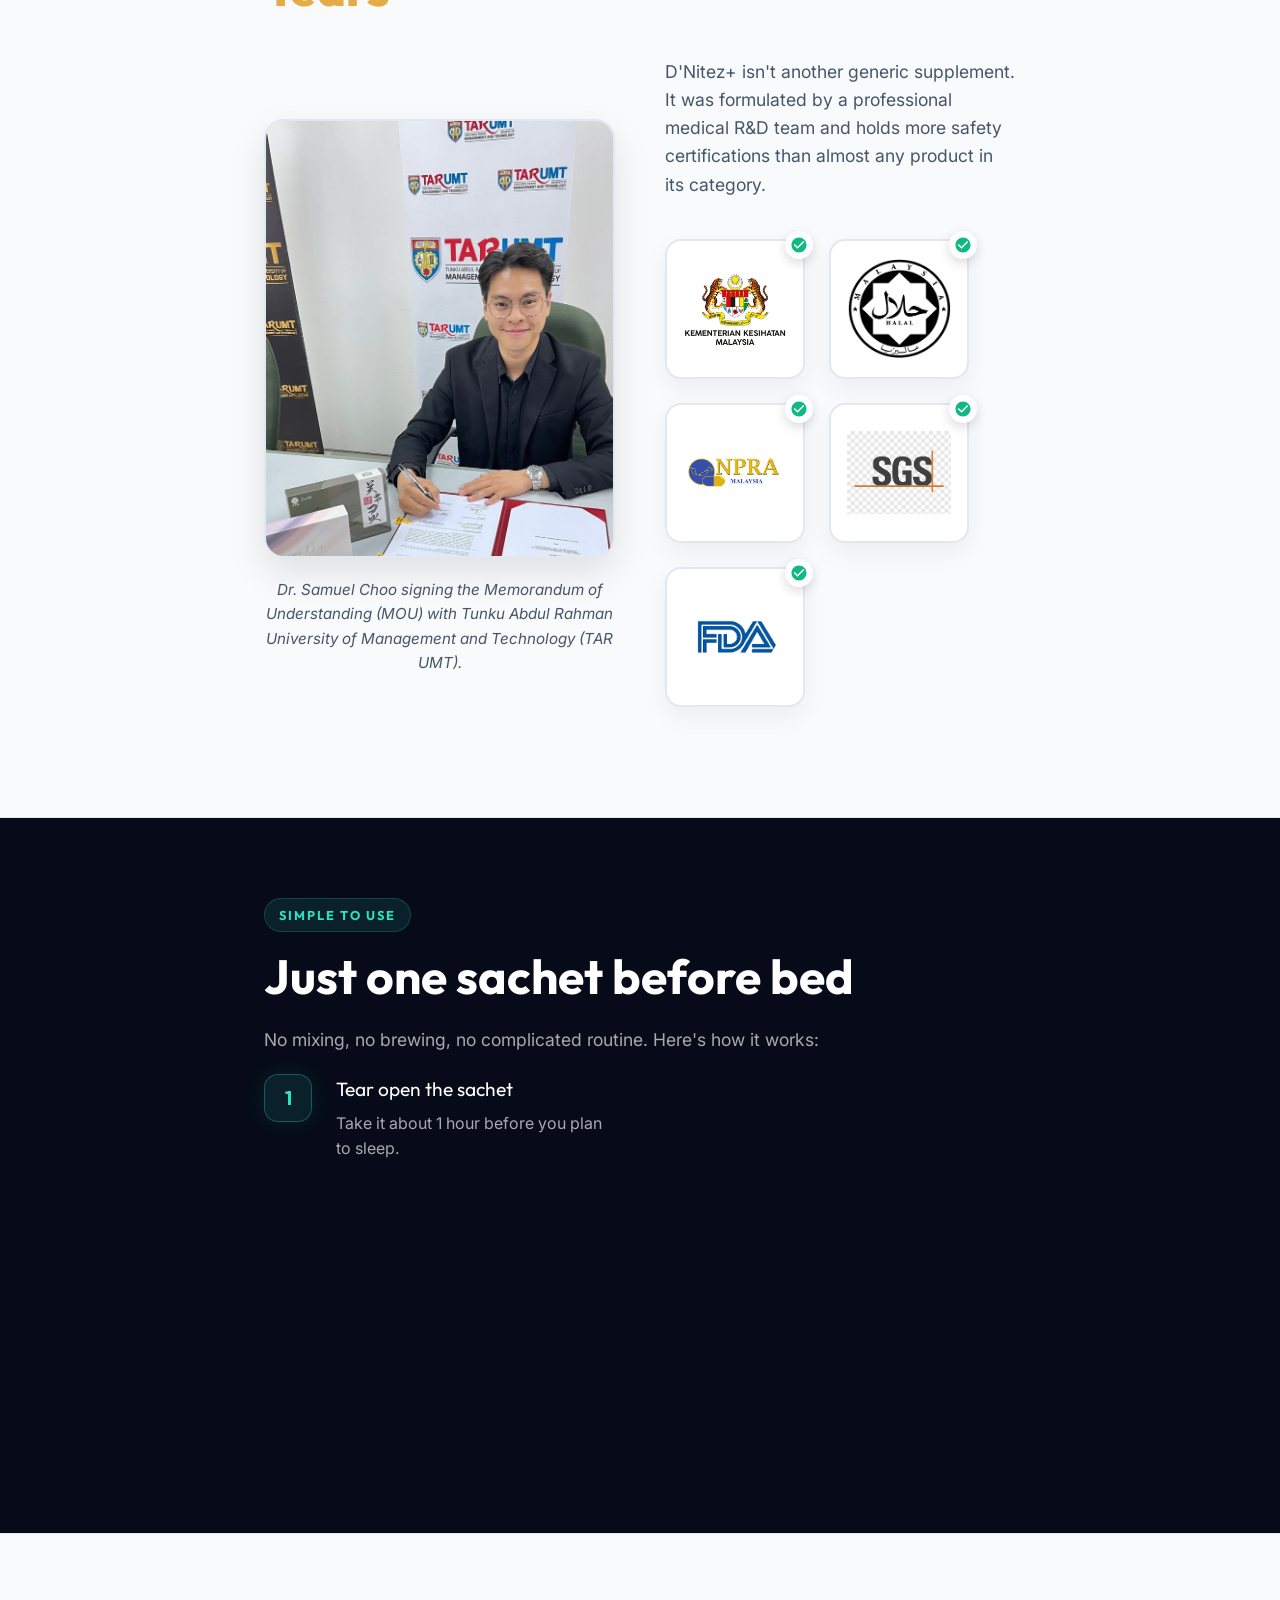
==== commit 61c39530: "Restructure ingredient section: 5 key ingredients across 3 stages, add DigeZyme Technology with hori" ====
--- a/index.html
+++ b/index.html
@@ -3,651 +3,21 @@
 <head>
 <meta charset="UTF-8">
 <meta name="viewport" content="width=device-width, initial-scale=1.0">
-<meta name="color-scheme" content="light only">
-<meta name="supported-color-schemes" content="light only">
-<title>Stop Night Urination Ruining Your Sleep — Natural Kidney Support</title>
+<meta name="color-scheme" content="dark">
+<meta name="theme-color" content="#070b19">
+<title>Stop Night Urination Ruining Your Sleep - Natural Kidney Support</title>
 <link rel="preconnect" href="https://fonts.googleapis.com">
-<link href="https://fonts.googleapis.com/css2?family=DM+Sans:wght@400;500;600;700;800&family=IBM+Plex+Mono:wght@500;600&display=swap" rel="stylesheet">
-<style>
-*, *::before, *::after { margin: 0; padding: 0; box-sizing: border-box; }
-
-:root {
-  --midnight: #0b1a2d;
-  --deep-navy: #0f2847;
-  --slate: #1b3a5c;
-  --teal: #1a7a6d;
-  --teal-light: #e6f5f2;
-  --warm-amber: #d4972e;
-  --amber-light: #fdf4e3;
-  --cream: #faf7f2;
-  --white: #ffffff;
-  --text-primary: #1a1a2e;
-  --text-body: #3d3d50;
-  --text-muted: #6b7280;
-  --danger: #b33a3a;
-  --danger-bg: #fdf0f0;
-  --success: #1a7a4e;
-  --cta-green: #25D366;
-  --cta-hover: #1eba58;
-  --border: #e5e0d8;
-  --shadow-sm: 0 1px 3px rgba(0,0,0,0.06);
-  --shadow-md: 0 4px 16px rgba(0,0,0,0.08);
-  --shadow-lg: 0 8px 32px rgba(0,0,0,0.10);
-  --radius: 12px;
-  --radius-lg: 20px;
-}
-
-html { scroll-behavior: smooth; font-size: 16px; background: #ffffff !important; color-scheme: light; }
-
-body {
-  font-family: 'DM Sans', -apple-system, sans-serif;
-  color: #333333;
-  background: #ffffff !important;
-  line-height: 1.8;
-  overflow-x: hidden;
-  -webkit-font-smoothing: antialiased;
-}
-
-/* ===== UTILITY ===== */
-.container { max-width: 720px; margin: 0 auto; padding: 0 20px; }
-.mono { font-family: 'IBM Plex Mono', monospace; }
-.text-center { text-align: center; }
-.text-danger { color: var(--danger); }
-.text-teal { color: var(--teal); }
-.text-amber { color: var(--warm-amber); }
-.text-muted { color: var(--text-muted); }
-.fw-600 { font-weight: 600; }
-.fw-700 { font-weight: 700; }
-
-img { max-width: 100%; height: auto; display: block; }
-
-/* ===== FLOATING CTA ===== */
-.floating-cta {
-  position: fixed;
-  bottom: 0;
-  left: 0;
-  right: 0;
-  z-index: 1000;
-  background: #ffffff !important;
-  border-top: 1px solid #e0e0e0;
-  padding: 12px 16px;
-  display: flex;
-  align-items: center;
-  justify-content: center;
-  gap: 10px;
-  box-shadow: 0 -4px 20px rgba(0,0,0,0.08);
-  transform: translateY(100%);
-  transition: transform 0.4s ease;
-}
-.floating-cta.visible { transform: translateY(0); }
-.floating-cta__text {
-  font-size: 0.82rem;
-  color: #666666;
-  line-height: 1.3;
-}
-.floating-cta__text strong { color: #111111; }
-
-/* ===== BUTTONS ===== */
-.btn-cta {
-  display: inline-flex;
-  align-items: center;
-  gap: 8px;
-  background: var(--cta-green);
-  color: white;
-  font-family: 'DM Sans', sans-serif;
-  font-weight: 700;
-  font-size: 1.05rem;
-  padding: 14px 28px;
-  border-radius: 50px;
-  border: none;
-  cursor: pointer;
-  text-decoration: none;
-  transition: all 0.2s ease;
-  box-shadow: 0 4px 14px rgba(37,211,102,0.35);
-  white-space: nowrap;
-  flex-shrink: 0;
-}
-.btn-cta:hover { background: var(--cta-hover); transform: translateY(-1px); box-shadow: 0 6px 20px rgba(37,211,102,0.4); }
-.btn-cta svg { width: 20px; height: 20px; fill: currentColor; }
-
-.btn-cta-full {
-  display: flex;
-  align-items: center;
-  justify-content: center;
-  gap: 10px;
-  width: 100%;
-  background: var(--cta-green);
-  color: white;
-  font-family: 'DM Sans', sans-serif;
-  font-weight: 700;
-  font-size: 1.1rem;
-  padding: 18px 32px;
-  border-radius: 14px;
-  border: none;
-  cursor: pointer;
-  text-decoration: none;
-  transition: all 0.2s ease;
-  box-shadow: 0 4px 14px rgba(37,211,102,0.35);
-}
-.btn-cta-full:hover { background: var(--cta-hover); transform: translateY(-1px); }
-.btn-cta-full svg { width: 22px; height: 22px; fill: currentColor; }
-
-.btn-subtle {
-  font-size: 0.82rem;
-  color: #666666;
-  text-align: center;
-  margin-top: 8px;
-}
-
-/* ===== HERO ===== */
-.hero {
-  background: linear-gradient(175deg, var(--midnight) 0%, var(--deep-navy) 55%, var(--slate) 100%);
-  color: white;
-  padding: 56px 0 64px;
-  position: relative;
-  overflow: hidden;
-}
-.hero::before {
-  content: '';
-  position: absolute;
-  top: -40%;
-  right: -30%;
-  width: 500px;
-  height: 500px;
-  background: radial-gradient(circle, rgba(26,122,109,0.15) 0%, transparent 70%);
-  pointer-events: none;
-}
-.hero::after {
-  content: '';
-  position: absolute;
-  bottom: -20%;
-  left: -20%;
-  width: 400px;
-  height: 400px;
-  background: radial-gradient(circle, rgba(212,151,46,0.08) 0%, transparent 70%);
-  pointer-events: none;
-}
-
-.hero__badge {
-  display: inline-block;
-  font-family: 'IBM Plex Mono', monospace;
-  font-size: 0.75rem;
-  font-weight: 500;
-  letter-spacing: 0.08em;
-  text-transform: uppercase;
-  color: var(--warm-amber);
-  background: rgba(212,151,46,0.12);
-  border: 1px solid rgba(212,151,46,0.25);
-  padding: 6px 14px;
-  border-radius: 50px;
-  margin-bottom: 24px;
-}
-
-.hero h1 {
-  font-family: 'DM Sans', sans-serif;
-  font-weight: 800;
-  font-size: clamp(1.85rem, 5.5vw, 2.6rem);
-  line-height: 1.2;
-  margin-bottom: 20px;
-  letter-spacing: -0.01em;
-}
-.hero h1 em {
-  font-style: normal;
-  color: var(--warm-amber);
-}
-
-.hero__sub {
-  font-size: 1.05rem;
-  line-height: 1.7;
-  color: rgba(255,255,255,0.82);
-  margin-bottom: 32px;
-  max-width: 560px;
-}
-.hero__sub strong { color: rgba(255,255,255,0.95); font-weight: 600; }
-
-.hero__proof {
-  display: flex;
-  flex-wrap: wrap;
-  gap: 16px;
-  margin-top: 32px;
-}
-.hero__proof-item {
-  display: flex;
-  align-items: center;
-  gap: 8px;
-  font-size: 0.82rem;
-  color: rgba(255,255,255,0.78);
-}
-.hero__proof-item svg { width: 16px; height: 16px; fill: var(--cta-green); flex-shrink: 0; }
-
-/* ===== SECTION COMMON ===== */
-.section { padding: 56px 0; background: #ffffff !important; }
-.section--alt { background: #f7f7f5 !important; }
-.section--dark { background: #0b1a2d !important; color: white; }
-
-.section__label {
-  font-family: 'IBM Plex Mono', monospace;
-  font-size: 0.72rem;
-  font-weight: 600;
-  letter-spacing: 0.12em;
-  text-transform: uppercase;
-  color: #14705f;
-  margin-bottom: 12px;
-}
-.section--dark .section__label { color: var(--warm-amber); }
-
-.section__title {
-  font-family: 'DM Sans', sans-serif; font-weight: 800;
-  font-size: clamp(1.5rem, 4vw, 2rem);
-  line-height: 1.25;
-  color: #111111;
-  margin-bottom: 16px;
-}
-.section--dark .section__title { color: #ffffff; }
-
-.section__desc {
-  font-size: 1rem;
-  color: #444444;
-  margin-bottom: 32px;
-  max-width: 580px;
-}
-.section--dark .section__desc { color: rgba(255,255,255,0.82); }
-
-/* ===== PROBLEM SECTION ===== */
-.problem-card {
-  background: #ffffff !important;
-  border: 1px solid #e0e0e0;
-  border-radius: var(--radius-lg);
-  padding: 28px 24px;
-  margin-bottom: 16px;
-  position: relative;
-  overflow: hidden;
-}
-.problem-card::before {
-  content: '';
-  position: absolute;
-  top: 0; left: 0;
-  width: 4px;
-  height: 100%;
-  background: var(--danger);
-  border-radius: 4px 0 0 4px;
-}
-.problem-card__q {
-  font-family: 'DM Sans', sans-serif; font-weight: 800;
-  font-size: 1.12rem;
-  color: #111111;
-  margin-bottom: 8px;
-}
-.problem-card__a {
-  font-size: 0.92rem;
-  color: #555555;
-  line-height: 1.7;
-}
-
-/* ===== DANGER CALLOUT ===== */
-.danger-callout {
-  background: #fdf0f0 !important;
-  border: 1px solid #f0c8c8;
-  border-radius: var(--radius);
-  padding: 24px;
-  margin: 32px 0;
-}
-.danger-callout__title {
-  font-weight: 700;
-  color: var(--danger);
-  margin-bottom: 8px;
-  font-size: 0.95rem;
-  display: flex;
-  align-items: center;
-  gap: 8px;
-}
-.danger-callout__title svg { width: 18px; height: 18px; fill: var(--danger); flex-shrink: 0; }
-.danger-callout p { font-size: 0.92rem; line-height: 1.7; color: #333333; }
-
-/* ===== SOLUTION SECTION ===== */
-.solution-intro {
-  background: #e8f5f1 !important;
-  border: 1px solid #c5e3db;
-  border-radius: var(--radius-lg);
-  padding: 28px 24px;
-  margin-bottom: 32px;
-}
-.solution-intro__title {
-  font-family: 'DM Sans', sans-serif; font-weight: 800;
-  font-size: 1.2rem;
-  color: var(--teal);
-  margin-bottom: 8px;
-}
-.solution-intro p { font-size: 0.95rem; line-height: 1.8; color: #333333; }
-
-.ingredient-grid { display: flex; flex-direction: column; gap: 14px; }
-
-.ingredient-card {
-  background: #ffffff !important;
-  border: 1px solid #e0e0e0;
-  border-radius: var(--radius);
-  padding: 22px 20px;
-  display: flex;
-  gap: 16px;
-  align-items: flex-start;
-  transition: box-shadow 0.2s ease;
-}
-.ingredient-card:hover { box-shadow: var(--shadow-md); }
-
-.ingredient-card__icon {
-  width: 44px;
-  height: 44px;
-  border-radius: 12px;
-  display: flex;
-  align-items: center;
-  justify-content: center;
-  flex-shrink: 0;
-  font-size: 1.3rem;
-}
-.ingredient-card__icon--teal { background: var(--teal-light); }
-.ingredient-card__icon--amber { background: var(--amber-light); }
-.ingredient-card__icon--navy { background: rgba(15,40,71,0.06); }
-
-.ingredient-card__name {
-  font-weight: 700;
-  font-size: 0.95rem;
-  color: #111111;
-  margin-bottom: 2px;
-}
-.ingredient-card__role {
-  font-size: 0.82rem;
-  color: #555555;
-  line-height: 1.6;
-}
-
-/* ===== TIMELINE ===== */
-.timeline { position: relative; padding-left: 32px; margin: 32px 0; }
-.timeline::before {
-  content: '';
-  position: absolute;
-  left: 10px;
-  top: 8px;
-  bottom: 8px;
-  width: 2px;
-  background: linear-gradient(to bottom, var(--teal), var(--warm-amber));
-  border-radius: 2px;
-}
-.timeline__item {
-  position: relative;
-  margin-bottom: 28px;
-}
-.timeline__item:last-child { margin-bottom: 0; }
-.timeline__dot {
-  position: absolute;
-  left: -28px;
-  top: 4px;
-  width: 18px;
-  height: 18px;
-  border-radius: 50%;
-  border: 3px solid var(--teal);
-  background: #ffffff;
-}
-.timeline__item:nth-child(2) .timeline__dot { border-color: #3a9988; }
-.timeline__item:nth-child(3) .timeline__dot { border-color: var(--warm-amber); }
-
-.timeline__week {
-  font-family: 'IBM Plex Mono', monospace;
-  font-size: 0.72rem;
-  font-weight: 500;
-  letter-spacing: 0.08em;
-  text-transform: uppercase;
-  color: var(--teal);
-  margin-bottom: 4px;
-}
-.timeline__item:nth-child(3) .timeline__week { color: var(--warm-amber); }
-.timeline__text {
-  font-size: 0.95rem;
-  color: #111111;
-  font-weight: 500;
-}
-.timeline__sub {
-  font-size: 0.85rem;
-  color: #555555;
-  margin-top: 2px;
-}
-
-/* ===== TESTIMONIALS ===== */
-.testimonial-card {
-  background: #ffffff !important;
-  border: 1px solid #e0e0e0;
-  border-radius: var(--radius-lg);
-  padding: 24px;
-  margin-bottom: 16px;
-}
-.testimonial-card__stars {
-  color: var(--warm-amber);
-  font-size: 0.9rem;
-  letter-spacing: 2px;
-  margin-bottom: 10px;
-}
-.testimonial-card__text {
-  font-size: 0.95rem;
-  line-height: 1.8;
-  color: #333333;
-  margin-bottom: 14px;
-  font-style: italic;
-}
-.testimonial-card__author {
-  display: flex;
-  align-items: center;
-  gap: 10px;
-}
-.testimonial-card__avatar {
-  width: 36px;
-  height: 36px;
-  border-radius: 50%;
-  background: var(--teal-light);
-  display: flex;
-  align-items: center;
-  justify-content: center;
-  font-weight: 700;
-  font-size: 0.82rem;
-  color: #14705f;
-}
-.testimonial-card__name { font-weight: 600; font-size: 0.88rem; color: #111111; }
-.testimonial-card__meta { font-size: 0.78rem; color: #666666; }
-
-/* ===== CERT STRIP ===== */
-.cert-strip {
-  display: flex;
-  flex-wrap: wrap;
-  gap: 10px;
-  justify-content: center;
-  margin: 24px 0;
-}
-.cert-tag {
-  font-family: 'IBM Plex Mono', monospace;
-  font-size: 0.7rem;
-  font-weight: 500;
-  letter-spacing: 0.06em;
-  padding: 6px 14px;
-  border-radius: 50px;
-  border: 1px solid rgba(255,255,255,0.25);
-  color: rgba(255,255,255,0.85);
-}
-
-/* ===== FAQ ===== */
-.faq-item {
-  border-bottom: 1px solid #e0e0e0;
-  padding: 20px 0;
-}
-.faq-item:last-child { border-bottom: none; }
-.faq-q {
-  font-weight: 700;
-  font-size: 0.95rem;
-  color: #111111;
-  margin-bottom: 6px;
-  cursor: pointer;
-  display: flex;
-  justify-content: space-between;
-  align-items: center;
-}
-.faq-q::after {
-  content: '+';
-  font-size: 1.2rem;
-  color: #888888;
-  flex-shrink: 0;
-  transition: transform 0.2s;
-}
-.faq-item.open .faq-q::after { content: '−'; }
-.faq-a {
-  font-size: 0.9rem;
-  color: #555555;
-  line-height: 1.7;
-  max-height: 0;
-  overflow: hidden;
-  transition: max-height 0.3s ease, padding 0.3s ease;
-}
-.faq-item.open .faq-a { max-height: 300px; padding-top: 8px; }
-
-/* ===== FINAL CTA ===== */
-.final-cta {
-  background: linear-gradient(175deg, var(--deep-navy) 0%, var(--midnight) 100%);
-  color: white;
-  padding: 56px 0 100px;
-  text-align: center;
-}
-.final-cta h2 {
-  font-family: 'DM Sans', sans-serif; font-weight: 800;
-  font-size: clamp(1.5rem, 4.5vw, 2.1rem);
-  line-height: 1.25;
-  margin-bottom: 16px;
-}
-.final-cta p {
-  color: rgba(255,255,255,0.82);
-  font-size: 0.95rem;
-  margin-bottom: 32px;
-  max-width: 480px;
-  margin-left: auto;
-  margin-right: auto;
-}
-.final-cta .guarantee {
-  display: inline-flex;
-  align-items: center;
-  gap: 8px;
-  font-size: 0.82rem;
-  color: rgba(255,255,255,0.7);
-  margin-top: 16px;
-}
-.final-cta .guarantee svg { width: 16px; height: 16px; fill: var(--warm-amber); }
-
-/* ===== HOW IT WORKS ===== */
-.steps { display: flex; flex-direction: column; gap: 20px; }
-.step {
-  display: flex;
-  gap: 16px;
-  align-items: flex-start;
-}
-.step__num {
-  width: 36px;
-  height: 36px;
-  border-radius: 10px;
-  background: var(--teal);
-  color: white;
-  font-family: 'DM Sans', sans-serif; font-weight: 800;
-  font-size: 1rem;
-  display: flex;
-  align-items: center;
-  justify-content: center;
-  flex-shrink: 0;
-}
-.step__title { font-weight: 700; font-size: 0.95rem; color: #111111; margin-bottom: 2px; }
-.step__desc { font-size: 0.88rem; color: #555555; line-height: 1.6; }
-
-/* ===== COMPARISON ===== */
-.comparison {
-  display: grid;
-  grid-template-columns: 1fr 1fr;
-  gap: 12px;
-  margin: 28px 0;
-}
-.comparison__col {
-  border-radius: var(--radius);
-  padding: 20px 16px;
-}
-.comparison__col--old {
-  background: #fdf0f0 !important;
-  border: 1px solid #f0c8c8;
-}
-.comparison__col--new {
-  background: #e8f5f1 !important;
-  border: 1px solid #c5e3db;
-}
-.comparison__label {
-  font-family: 'IBM Plex Mono', monospace;
-  font-size: 0.68rem;
-  font-weight: 500;
-  letter-spacing: 0.08em;
-  text-transform: uppercase;
-  margin-bottom: 12px;
-}
-.comparison__col--old .comparison__label { color: var(--danger); }
-.comparison__col--new .comparison__label { color: var(--teal); }
-.comparison__item {
-  font-size: 0.82rem;
-  line-height: 1.5;
-  margin-bottom: 8px;
-  padding-left: 18px;
-  position: relative;
-}
-.comparison__col--old .comparison__item::before { content: '✗'; position: absolute; left: 0; color: var(--danger); font-weight: 700; font-size: 0.75rem; }
-.comparison__col--new .comparison__item::before { content: '✓'; position: absolute; left: 0; color: var(--teal); font-weight: 700; font-size: 0.75rem; }
-
-/* ===== SOCIAL PROOF COUNTER ===== */
-.proof-bar {
-  background: #f5f5f3 !important;
-  border-top: 1px solid #d9d9d9;
-  border-bottom: 1px solid #d9d9d9;
-  padding: 20px 0;
-  text-align: center;
-}
-.proof-bar__inner {
-  display: flex;
-  justify-content: center;
-  gap: 32px;
-  flex-wrap: wrap;
-}
-.proof-stat__num {
-  font-family: 'DM Sans', sans-serif; font-weight: 800;
-  font-size: 1.6rem;
-  color: #14705f;
-}
-.proof-stat__label {
-  font-size: 0.75rem;
-  color: #555555;
-  text-transform: uppercase;
-  letter-spacing: 0.06em;
-}
-
-/* ===== RESPONSIVE ===== */
-@media (max-width: 480px) {
-  .hero { padding: 44px 0 52px; }
-  .section { padding: 44px 0; }
-  .comparison { grid-template-columns: 1fr; }
-  .floating-cta__text { display: none; }
-  .floating-cta { justify-content: center; }
-  .btn-cta { width: 100%; justify-content: center; font-size: 1rem; padding: 14px 24px; }
-}
-
-/* ===== ANIMATIONS ===== */
-.fade-in {
-  opacity: 0;
-  transform: translateY(16px);
-  transition: opacity 0.5s ease, transform 0.5s ease;
-}
-.fade-in.visible { opacity: 1; transform: translateY(0); }
-
-/* ===== SKIP NAV ===== */
-.sr-only { position: absolute; width: 1px; height: 1px; padding: 0; margin: -1px; overflow: hidden; clip: rect(0,0,0,0); border: 0; }
-</style>
+<link rel="preconnect" href="https://fonts.gstatic.com" crossorigin>
+<link href="https://fonts.googleapis.com/css2?family=Inter:wght@400;500;600;700;800&family=Outfit:wght@400;500;600;700;800&display=swap" rel="stylesheet">
+<link rel="stylesheet" href="styles.css">
 </head>
 
 <body>
+
+<!-- ===== TOP BAR ===== -->
+<div class="top-bar">
+  🏆 Asia Pacific Super Health Brand 2023 · 2024 · 2025 - 3 Straight Years
+</div>
 
 <!-- ===== FLOATING CTA BAR ===== -->
 <div class="floating-cta" id="floatingCta">
@@ -662,48 +32,45 @@
 </div>
 
 <!-- ===== HERO ===== -->
-<section class="hero">
-  <div class="container">
-    <div class="hero__badge">For those already seeking answers</div>
-    <h1>Waking up 3–5 times a night <em style="font-style: normal; color: var(--warm-amber);">isn't normal ageing.</em><br>It's your kidneys asking for help.</h1>
-    <p class="hero__sub">
-      You've tried drinking less water before bed. You've cut down on caffeine. Maybe you even saw a doctor — but <strong>the nightly trips to the bathroom haven't stopped</strong>, and those foamy bubbles in the toilet won't go away.
-    </p>
-    <a href="#solution" class="btn-cta" style="margin-top: 8px;">
-      <svg viewBox="0 0 24 24"><path d="M17.472 14.382c-.297-.149-1.758-.867-2.03-.967-.273-.099-.471-.148-.67.15-.197.297-.767.966-.94 1.164-.173.199-.347.223-.644.075-.297-.15-1.255-.463-2.39-1.475-.883-.788-1.48-1.761-1.653-2.059-.173-.297-.018-.458.13-.606.134-.133.298-.347.446-.52.149-.174.198-.298.298-.497.099-.198.05-.371-.025-.52-.075-.149-.669-1.612-.916-2.207-.242-.579-.487-.5-.669-.51-.173-.008-.371-.01-.57-.01-.198 0-.52.074-.792.372-.272.297-1.04 1.016-1.04 2.479 0 1.462 1.065 2.875 1.213 3.074.149.198 2.096 3.2 5.077 4.487.709.306 1.262.489 1.694.625.712.227 1.36.195 1.871.118.571-.085 1.758-.719 2.006-1.413.248-.694.248-1.289.173-1.413-.074-.124-.272-.198-.57-.347m-5.421 7.403h-.004a9.87 9.87 0 01-5.031-1.378l-.361-.214-3.741.982.998-3.648-.235-.374a9.86 9.86 0 01-1.51-5.26c.001-5.45 4.436-9.884 9.888-9.884 2.64 0 5.122 1.03 6.988 2.898a9.825 9.825 0 012.893 6.994c-.003 5.45-4.437 9.884-9.885 9.884m8.413-18.297A11.815 11.815 0 0012.05 0C5.495 0 .16 5.335.157 11.892c0 2.096.547 4.142 1.588 5.945L.057 24l6.305-1.654a11.882 11.882 0 005.683 1.448h.005c6.554 0 11.89-5.335 11.893-11.893a11.821 11.821 0 00-3.48-8.413z"/></svg>
-      Get Your Free Assessment
-    </a>
-    <div class="hero__proof">
-      <div class="hero__proof-item">
-        <svg viewBox="0 0 24 24"><path d="M9 16.17L4.83 12l-1.42 1.41L9 19 21 7l-1.41-1.41z"/></svg>
-        10,000+ customers in MY &amp; SG
-      </div>
-      <div class="hero__proof-item">
-        <svg viewBox="0 0 24 24"><path d="M9 16.17L4.83 12l-1.42 1.41L9 19 21 7l-1.41-1.41z"/></svg>
-        KKM &amp; NPRA certified
-      </div>
-      <div class="hero__proof-item">
-        <svg viewBox="0 0 24 24"><path d="M9 16.17L4.83 12l-1.42 1.41L9 19 21 7l-1.41-1.41z"/></svg>
-        100% herbal, no side effects
+<section class="hero fade-in">
+  <div class="container container--wide">
+    <div class="hero__grid">
+      <div class="hero__content">
+        <div class="hero__badge">For those already seeking answers</div>
+        <h1>Waking up 3–5 times a night <em>is not just old age.</em><br>It's your kidneys warning you.</h1>
+        <p class="hero__sub">
+          You've tried drinking less water at night. You've stopped taking coffee. Maybe you even saw a doctor, but <strong>the frequent toilet trips haven't stopped</strong>, and you still see foamy bubbles in the toilet bowl.
+        </p>
+        <a href="#solution" class="btn-cta fade-in">
+          <svg viewBox="0 0 24 24"><path d="M17.472 14.382c-.297-.149-1.758-.867-2.03-.967-.273-.099-.471-.148-.67.15-.197.297-.767.966-.94 1.164-.173.199-.347.223-.644.075-.297-.15-1.255-.463-2.39-1.475-.883-.788-1.48-1.761-1.653-2.059-.173-.297-.018-.458.13-.606.134-.133.298-.347.446-.52.149-.174.198-.298.298-.497.099-.198.05-.371-.025-.52-.075-.149-.669-1.612-.916-2.207-.242-.579-.487-.5-.669-.51-.173-.008-.371-.01-.57-.01-.198 0-.52.074-.792.372-.272.297-1.04 1.016-1.04 2.479 0 1.462 1.065 2.875 1.213 3.074.149.198 2.096 3.2 5.077 4.487.709.306 1.262.489 1.694.625.712.227 1.36.195 1.871.118.571-.085 1.758-.719 2.006-1.413.248-.694.248-1.289.173-1.413-.074-.124-.272-.198-.57-.347m-5.421 7.403h-.004a9.87 9.87 0 01-5.031-1.378l-.361-.214-3.741.982.998-3.648-.235-.374a9.86 9.86 0 01-1.51-5.26c.001-5.45 4.436-9.884 9.888-9.884 2.64 0 5.122 1.03 6.988 2.898a9.825 9.825 0 012.893 6.994c-.003 5.45-4.437 9.884-9.885 9.884m8.413-18.297A11.815 11.815 0 0012.05 0C5.495 0 .16 5.335.157 11.892c0 2.096.547 4.142 1.588 5.945L.057 24l6.305-1.654a11.882 11.882 0 005.683 1.448h.005c6.554 0 11.89-5.335 11.893-11.893a11.821 11.821 0 00-3.48-8.413z"/></svg>
+          Get Your Free Assessment
+        </a>
+        <div class="hero__testimonial fade-in">
+          <p class="hero__testimonial-text">"I used to wake up 4-5 times every night. After 3 weeks on D'Nitez, I'm down to once. I finally feel rested."</p>
+          <div class="hero__testimonial-author">- Ahmad H., Verified Buyer</div>
+        </div>
+      </div>
+      <div class="hero__image">
+        <img src="Product%20Image/D.nitez_.png" alt="D'Nitez Premium Package" />
       </div>
     </div>
   </div>
 </section>
 
 <!-- ===== SOCIAL PROOF BAR ===== -->
-<div class="proof-bar">
-  <div class="proof-bar__inner">
-    <div class="proof-stat">
-      <div class="proof-stat__num">10,000+</div>
-      <div class="proof-stat__label">Customers served</div>
-    </div>
-    <div class="proof-stat">
-      <div class="proof-stat__num">6 Years</div>
-      <div class="proof-stat__label">Of R&D</div>
-    </div>
-    <div class="proof-stat">
-      <div class="proof-stat__num">7</div>
-      <div class="proof-stat__label">Certifications</div>
+<div class="proof-bar fade-in">
+  <div class="container proof-bar__inner">
+    <div class="proof-item">
+      <strong>50,000+</strong> customers
+    </div>
+    <div class="proof-item">
+      <strong>7–14 days</strong> to results
+    </div>
+    <div class="proof-item">
+      <strong>KKM</strong> approved
+    </div>
+    <div class="proof-item">
+      <strong>SGS</strong> tested
     </div>
   </div>
 </div>
@@ -711,31 +78,31 @@
 <!-- ===== THE REAL PROBLEM ===== -->
 <section class="section">
   <div class="container">
-    <div class="section__label">Sound familiar?</div>
-    <h2 class="section__title">The things you've been telling yourself</h2>
-    <p class="section__desc">If you're reading this, chances are you've already tried a few things. And none of them have really worked.</p>
+    <div class="section__label fade-in">Sound familiar?</div>
+    <h2 class="section__title fade-in">The things you've been telling yourself</h2>
+    <p class="section__desc fade-in">If you're reading this, chances are you've already tried a few things. And none of them have really worked.</p>
 
     <div class="problem-card fade-in">
-      <div class="problem-card__q">"I just drink too much water at night"</div>
-      <div class="problem-card__a">You've already cut back. You stop drinking by 7pm. But you're still up at 2am, 3am, 4am. The problem isn't the water — it's how your kidneys are processing it.</div>
+      <div class="problem-card__q"><strong>"I just drink too much water at night"</strong></div>
+      <div class="problem-card__a">You already drink less water and stop by 7pm. But you still wake up at 2am, 3am, 4am. The problem is not the water, it is how your kidneys process it.</div>
     </div>
 
     <div class="problem-card fade-in">
-      <div class="problem-card__q">"It's probably just my age, everyone goes through this"</div>
-      <div class="problem-card__a">Frequent night urination (nocturia) affects many people — but it's not inevitable. It's a signal that your kidney filtration isn't working at full capacity, and it often gets worse without intervention.</div>
+      <div class="problem-card__q"><strong>"It must be my age, everyone gets this"</strong></div>
+      <div class="problem-card__a">Waking up to pee at night affects many people, but it is not normal. It is a sign that your kidneys are getting weaker, and it usually gets worse if you ignore it.</div>
     </div>
 
     <div class="problem-card fade-in">
-      <div class="problem-card__q">"The foamy urine comes and goes, so it's probably fine"</div>
-      <div class="problem-card__a">Persistent foamy urine can indicate excess protein leaking through your kidneys. Even if it seems intermittent, this is worth paying attention to — it's one of the early signs of declining kidney function.</div>
+      <div class="problem-card__q"><strong>"The foamy urine comes and goes, so it's probably fine"</strong></div>
+      <div class="problem-card__a">Foamy urine means too much protein is leaking from your kidneys. Even if it only happens sometimes, you cannot ignore it. It is an early sign of kidney problems.</div>
     </div>
 
     <div class="danger-callout fade-in">
-      <div class="danger-callout__title">
+      <div class="danger-callout__title" style="font-size: 1.45rem;">
         <svg viewBox="0 0 24 24"><path d="M1 21h22L12 2 1 21zm12-3h-2v-2h2v2zm0-4h-2v-4h2v4z"/></svg>
-        Here's what most people don't realise
-      </div>
-      <p>Night urination and foamy urine aren't just inconveniences — they're early warning signs. Left unaddressed, declining kidney function can progress to Chronic Kidney Disease (CKD), and eventually to dialysis. <strong>The window to act is now, while your kidneys can still recover.</strong></p>
+        <strong>Here's what most people don't realise</strong>
+      </div>
+      <p>Waking up to pee and foamy urine are not minor issues. They are <strong>serious warning signs</strong>. If ignored, kidney problems can get worse and slowly lead to dialysis. <strong>You must take action now, while your kidneys can still heal.</strong></p>
     </div>
   </div>
 </section>
@@ -743,106 +110,139 @@
 <!-- ===== WHY NOTHING HAS WORKED ===== -->
 <section class="section section--alt">
   <div class="container">
-    <div class="section__label">The real issue</div>
-    <h2 class="section__title">Why what you've tried hasn't worked</h2>
-    <p class="section__desc">Most approaches only address the symptoms. They don't support the organ that's actually struggling.</p>
+    <div class="section__label fade-in">The real issue</div>
+    <h2 class="section__title fade-in">Why what you've tried hasn't worked</h2>
+    <p class="section__desc fade-in">Most solutions only hide the symptoms. They do not repair the kidneys that are actually suffering.</p>
 
     <div class="comparison fade-in">
       <div class="comparison__col comparison__col--old">
         <div class="comparison__label">What most people try</div>
-        <div class="comparison__item">Drink less water at night</div>
-        <div class="comparison__item">Avoid caffeine and alcohol</div>
-        <div class="comparison__item">Prescription medication</div>
-        <div class="comparison__item">Just "live with it"</div>
+        <div class="comparison__item">Drink less water</div>
+        <div class="comparison__item">Stop coffee and alcohol</div>
+        <div class="comparison__item">Take sleeping pills</div>
+        <div class="comparison__item">Just ignore it</div>
       </div>
       <div class="comparison__col comparison__col--new">
         <div class="comparison__label">What actually helps</div>
-        <div class="comparison__item">Support kidney filtration</div>
+        <div class="comparison__item">Strengthen kidney function</div>
         <div class="comparison__item">Protect kidney cells from damage</div>
-        <div class="comparison__item">Improve bladder &amp; prostate function</div>
-        <div class="comparison__item">Restore deep, unbroken sleep</div>
-      </div>
-    </div>
-
-    <p style="font-size:0.92rem; color: var(--text-muted); margin-top: 20px;">The difference? One treats the surface. The other supports the root — your kidneys, bladder, and sleep cycle — so your body can actually heal.</p>
+        <div class="comparison__item">Improve prostate and bladder control</div>
+        <div class="comparison__item">Get deep, unbroken sleep</div>
+      </div>
+    </div>
+
+    <p style="font-size:1.0rem; color: inherit; opacity: 0.8; margin-top: 20px; font-style: italic;">The difference? One only treats the surface. The other fixes the root cause—your kidneys, bladder, and sleep—so your body can actually heal.</p>
   </div>
 </section>
 
 <!-- ===== THE SOLUTION ===== -->
 <section class="section" id="solution">
   <div class="container">
-    <div class="section__label">The solution</div>
-    <h2 class="section__title">D'Nitez+ — kidney support that works while you sleep</h2>
-
-    <div class="solution-intro fade-in">
-      <div class="solution-intro__title">A different approach</div>
-      <p>Instead of masking symptoms with medication, D'Nitez+ uses a targeted herbal formula to support your kidneys, calm your nervous system, and restore your body's natural sleep-repair cycle. Take one sachet before bed — that's it.</p>
-    </div>
-
-    <p class="fw-600" style="color: var(--text-primary); margin-bottom: 16px;">8 active ingredients, working in 3 layers:</p>
-
-    <div class="ingredient-grid">
-      <div style="font-family: 'IBM Plex Mono', monospace; font-size: 0.7rem; letter-spacing: 0.1em; text-transform: uppercase; color: var(--teal); margin-top: 8px;">Layer 1 — Kidney & Bladder Protection</div>
-
-      <div class="ingredient-card fade-in">
-        <div class="ingredient-card__icon ingredient-card__icon--teal">🛡</div>
-        <div>
-          <div class="ingredient-card__name">NAC (N-Acetyl Cysteine)</div>
-          <div class="ingredient-card__role">A powerful antioxidant that protects kidney cells from oxidative damage, supports detoxification, and helps reduce protein leakage (the cause of foamy urine).</div>
-        </div>
-      </div>
-
-      <div class="ingredient-card fade-in">
-        <div class="ingredient-card__icon ingredient-card__icon--teal">🌿</div>
-        <div>
-          <div class="ingredient-card__name">Saw Palmetto Extract</div>
-          <div class="ingredient-card__role">Clinically studied for relieving frequent urination, urgency, nocturia, and prostate discomfort — directly addressing the nighttime bathroom trips.</div>
-        </div>
-      </div>
-
-      <div class="ingredient-card fade-in">
-        <div class="ingredient-card__icon ingredient-card__icon--teal">🌱</div>
-        <div>
-          <div class="ingredient-card__name">Griffonia Simplicifolia Extract</div>
-          <div class="ingredient-card__role">A natural 5-HTP source that improves sleep quality while supporting bladder and kidney function.</div>
-        </div>
-      </div>
-
-      <div style="font-family: 'IBM Plex Mono', monospace; font-size: 0.7rem; letter-spacing: 0.1em; text-transform: uppercase; color: var(--warm-amber); margin-top: 12px;">Layer 2 — Deep Sleep Restoration</div>
-
-      <div class="ingredient-card fade-in">
-        <div class="ingredient-card__icon ingredient-card__icon--amber">😴</div>
-        <div>
-          <div class="ingredient-card__name">Natural GABA (from Almond Protein)</div>
-          <div class="ingredient-card__role">Calms the nervous system and promotes deep, restorative sleep — so your body can repair while you rest.</div>
-        </div>
-      </div>
-
-      <div class="ingredient-card fade-in">
-        <div class="ingredient-card__icon ingredient-card__icon--amber">🍋</div>
-        <div>
-          <div class="ingredient-card__name">Lemon Balm + Chamomile + Valerian Root</div>
-          <div class="ingredient-card__role">A time-tested trio for calming anxiety, relaxing nerves, and treating sleep disorders — without dependency.</div>
-        </div>
-      </div>
-
-      <div class="ingredient-card fade-in">
-        <div class="ingredient-card__icon ingredient-card__icon--amber">☕</div>
-        <div>
-          <div class="ingredient-card__name">L-Theanine</div>
-          <div class="ingredient-card__role">Promotes calm focus and relaxation without drowsiness. Helps you fall asleep faster and stay asleep longer.</div>
-        </div>
-      </div>
-
-      <div style="font-family: 'IBM Plex Mono', monospace; font-size: 0.7rem; letter-spacing: 0.1em; text-transform: uppercase; color: var(--slate); margin-top: 12px;">Layer 3 — Absorption & Recovery</div>
-
-      <div class="ingredient-card fade-in">
-        <div class="ingredient-card__icon ingredient-card__icon--navy">⚡</div>
-        <div>
-          <div class="ingredient-card__name">DigeZyme® (Multi-Enzyme Complex)</div>
-          <div class="ingredient-card__role">Ensures your body absorbs all the active ingredients effectively, accelerating the recovery process.</div>
-        </div>
-      </div>
+    <div class="section__label fade-in">The solution</div>
+    <h2 class="section__title fade-in">D'Nitez+ Kidney support that works while you sleep</h2>
+
+    <div class="solution__grid" style="display: grid; grid-template-columns: 1fr 1fr; gap: 40px; align-items: center; margin-bottom: 40px;">
+      <div class="solution-intro fade-in" style="margin-bottom: 0;">
+        <div class="solution-intro__title">A different approach</div>
+        <p>Instead of hiding symptoms with medicine, D'Nitez+ uses a 100% natural herbal formula to strengthen your kidneys, calm your nerves, and repair your body while you sleep. Just take one sachet before bed, that's it.</p>
+      </div>
+      <div class="solution-image fade-in" style="text-align: center;">
+        <img src="Product%20Image/D.nitez_.png" alt="D'Nitez Multiple Packs" style="max-width: 100%; filter: drop-shadow(0 30px 40px rgba(0,0,0,0.6)) drop-shadow(0 0 30px rgba(45,225,194,0.2)); animation: floatImg 6s ease-in-out infinite;" />
+      </div>
+    </div>
+
+    <h3 style="font-size: clamp(2.2rem, 5vw, 3rem); font-family: 'Outfit', sans-serif; font-weight: 800; color: #fff; margin-bottom: 50px; text-align: center; text-shadow: 0 0 20px rgba(255,255,255,0.1);">What's Inside D'Nitez And How It Helps You</h3>
+
+    <!-- STAGE 1 -->
+    <div class="benefit-stage fade-in">
+      <div class="benefit-stage__header">
+        <div class="benefit-stage__number">#1</div>
+        <div class="benefit-stage__title-group">
+          <h4 class="benefit-stage__title">Reduce Urine Bubble & Night Urination</h4>
+          
+          <div class="ingredient-grid ingredient-grid--stage">
+            <!-- NAC -->
+            <div class="ingredient-card fade-in">
+              <div class="ingredient-card__tag ingredient-card__tag--teal">Stops Protein Leak</div>
+              <img src="Product%20Image/nac_powder.png" alt="NAC Powder" class="ingredient-card__photo" />
+              <div class="ingredient-card__content">
+                <div class="ingredient-card__name">NAC (N-Acetyl Cysteine)</div>
+                <div class="ingredient-card__role">Protects your kidney cells from damage, actively helping to <strong>reduce protein leakage</strong> (the main cause of foamy urine).</div>
+              </div>
+            </div>
+
+            <!-- Saw Palmetto -->
+            <div class="ingredient-card fade-in">
+              <div class="ingredient-card__tag ingredient-card__tag--gold">Reduce Night Urine</div>
+              <img src="Product%20Image/saw_palmetto.png" alt="Saw Palmetto Extract" class="ingredient-card__photo" />
+              <div class="ingredient-card__content">
+                <div class="ingredient-card__name">Saw Palmetto Extract</div>
+                <div class="ingredient-card__role">Supports your prostate and bladder to <strong>reduce frequent night urination</strong>, stopping those frustrating toilet trips.</div>
+              </div>
+            </div>
+          </div>
+        </div>
+      </div>
+    </div>
+
+    <!-- STAGE 2 -->
+    <div class="benefit-stage fade-in">
+      <div class="benefit-stage__header">
+        <div class="benefit-stage__number">#2</div>
+        <div class="benefit-stage__title-group">
+          <h4 class="benefit-stage__title">Promote Deep Sleep</h4>
+          
+          <div class="ingredient-grid ingredient-grid--stage">
+            <!-- Valerian Root -->
+            <div class="ingredient-card fade-in">
+              <div class="ingredient-card__tag ingredient-card__tag--teal">Sleep Well</div>
+              <img src="Product%20Image/valerian_root.png" alt="Valerian Root Extract" class="ingredient-card__photo" />
+              <div class="ingredient-card__content">
+                <div class="ingredient-card__name">Valerian Root Extract</div>
+                <div class="ingredient-card__role">Improves your sleep quality to <strong>help you stay asleep till morning</strong> without feeling tired or dizzy when you wake up.</div>
+              </div>
+            </div>
+
+            <!-- Natural GABA -->
+            <div class="ingredient-card fade-in">
+              <div class="ingredient-card__tag ingredient-card__tag--gold">Deep Sleep</div>
+              <img src="Product%20Image/gaba_almonds.png" alt="Natural GABA" class="ingredient-card__photo" />
+              <div class="ingredient-card__content">
+                <div class="ingredient-card__name">Natural GABA (from Almond Protein)</div>
+                <div class="ingredient-card__role">Relaxes your nervous system to <strong>promote deep, unbroken sleep</strong>, giving your body the rest it needs to heal naturally.</div>
+              </div>
+            </div>
+          </div>
+        </div>
+      </div>
+    </div>
+
+    <!-- STAGE 3 -->
+    <div class="benefit-stage fade-in">
+      <div class="benefit-stage__header">
+        <div class="benefit-stage__number">#3</div>
+        <div class="benefit-stage__title-group">
+          <h4 class="benefit-stage__title">Maximize Nutrient Absorption</h4>
+          
+          <div class="ingredient-grid ingredient-grid--stage">
+            <!-- DigeZyme -->
+            <div class="ingredient-card ingredient-card--horizontal fade-in">
+              <div class="ingredient-card__tag ingredient-card__tag--teal ingredient-card__tag--no-shadow">Faster Recovery</div>
+              <img src="Product%20Image/digesyme.png" alt="DigeZyme Multi-Enzyme Complex" class="ingredient-card__photo" />
+              <div class="ingredient-card__content">
+                <div class="ingredient-card__name">DigeZyme® Technology</div>
+                <div class="ingredient-card__role">Ensures all powerful nutrients are <strong>broken down and fully absorbed</strong> by your body for maximum effectiveness.</div>
+              </div>
+            </div>
+          </div>
+        </div>
+      </div>
+    </div>
+
+    <div class="ingredient-support fade-in">
+      <div class="ingredient-support__pill">100% Natural</div>
+      <div class="ingredient-support__pill">No Drugs</div>
+      <div class="ingredient-support__pill">No Side Effects</div>
     </div>
   </div>
 </section>
@@ -850,32 +250,32 @@
 <!-- ===== WHAT TO EXPECT ===== -->
 <section class="section section--alt">
   <div class="container">
-    <div class="section__label">Your journey</div>
-    <h2 class="section__title">What to expect over 8 weeks</h2>
-    <p class="section__desc">Most users notice initial improvements within the first 2 weeks. Here's a typical progression:</p>
+    <div class="section__label fade-in">WHAT TO EXPECT</div>
+    <h2 class="section__title fade-in">Your Recovery Timeline With Just 1 Sachet Before Bed</h2>
+    <p class="section__desc fade-in">We don't promise overnight miracles. Here's what most customers honestly experience.</p>
 
     <div class="timeline fade-in">
       <div class="timeline__item">
         <div class="timeline__dot"></div>
-        <div class="timeline__week">Week 1–2</div>
-        <div class="timeline__text">Night urination begins to reduce. Less foamy urine.</div>
-        <div class="timeline__sub">You start sleeping through longer stretches without waking up.</div>
+        <div class="timeline__week">Month 1–2</div>
+        <div class="timeline__text">You Wake Up Less at Night. Less Foamy Urine.</div>
+        <div class="timeline__sub">You start sleeping longer without waking up to use the toilet. Your body is beginning to respond.</div>
       </div>
       <div class="timeline__item">
         <div class="timeline__dot"></div>
-        <div class="timeline__week">Week 3–4</div>
-        <div class="timeline__text">Urine colour and odour normalise. Back pain eases.</div>
-        <div class="timeline__sub">Deeper sleep cycles. Morning energy levels improve noticeably.</div>
+        <div class="timeline__week">Month 3–4</div>
+        <div class="timeline__text">Urine Colour and Smell Return to Normal.</div>
+        <div class="timeline__sub">Sleep quality improves noticeably. You wake up feeling more energetic than you have in a long time.</div>
       </div>
       <div class="timeline__item">
         <div class="timeline__dot"></div>
-        <div class="timeline__week">Week 5–8</div>
-        <div class="timeline__text">Full nights of unbroken sleep. No more foamy urine.</div>
-        <div class="timeline__sub">Mental clarity returns. Physical stamina improves. Kidney function stabilises.</div>
-      </div>
-    </div>
-
-    <div style="margin-top: 36px; text-align: center;">
+        <div class="timeline__week">Month 5+</div>
+        <div class="timeline__text">Sleeping Through the Night. No More Foamy Urine.</div>
+        <div class="timeline__sub">Night urination and foamy urine mostly resolved. Sustained improvement in sleep, urination and overall kidney health as long as you stay consistent. 💪</div>
+      </div>
+    </div>
+
+    <div class="fade-in" style="margin-top: 48px; text-align: center;">
       <a href="https://wa.me/60XXXXXXXXXX?text=Hi%2C%20I%20want%20to%20check%20which%20D%27Nitez%20plan%20is%20right%20for%20me." class="btn-cta-full">
         <svg viewBox="0 0 24 24"><path d="M17.472 14.382c-.297-.149-1.758-.867-2.03-.967-.273-.099-.471-.148-.67.15-.197.297-.767.966-.94 1.164-.173.199-.347.223-.644.075-.297-.15-1.255-.463-2.39-1.475-.883-.788-1.48-1.761-1.653-2.059-.173-.297-.018-.458.13-.606.134-.133.298-.347.446-.52.149-.174.198-.298.298-.497.099-.198.05-.371-.025-.52-.075-.149-.669-1.612-.916-2.207-.242-.579-.487-.5-.669-.51-.173-.008-.371-.01-.57-.01-.198 0-.52.074-.792.372-.272.297-1.04 1.016-1.04 2.479 0 1.462 1.065 2.875 1.213 3.074.149.198 2.096 3.2 5.077 4.487.709.306 1.262.489 1.694.625.712.227 1.36.195 1.871.118.571-.085 1.758-.719 2.006-1.413.248-.694.248-1.289.173-1.413-.074-.124-.272-.198-.57-.347m-5.421 7.403h-.004a9.87 9.87 0 01-5.031-1.378l-.361-.214-3.741.982.998-3.648-.235-.374a9.86 9.86 0 01-1.51-5.26c.001-5.45 4.436-9.884 9.888-9.884 2.64 0 5.122 1.03 6.988 2.898a9.825 9.825 0 012.893 6.994c-.003 5.45-4.437 9.884-9.885 9.884m8.413-18.297A11.815 11.815 0 0012.05 0C5.495 0 .16 5.335.157 11.892c0 2.096.547 4.142 1.588 5.945L.057 24l6.305-1.654a11.882 11.882 0 005.683 1.448h.005c6.554 0 11.89-5.335 11.893-11.893a11.821 11.821 0 00-3.48-8.413z"/></svg>
         Find Out Which Plan Suits You — Free Chat
@@ -888,195 +288,192 @@
 <!-- ===== TESTIMONIALS ===== -->
 <section class="section">
   <div class="container">
-    <div class="section__label">Real stories</div>
-    <h2 class="section__title">From people who were exactly where you are</h2>
-
-    <div class="testimonial-card fade-in">
-      <div class="testimonial-card__stars">★★★★★</div>
-      <div class="testimonial-card__text">"I used to wake up 4-5 times every night. My wife couldn't sleep either because of me. After 3 weeks on D'Nitez, I'm down to once — sometimes not at all. I actually feel rested in the morning for the first time in years."</div>
-      <div class="testimonial-card__author">
-        <div class="testimonial-card__avatar">AH</div>
-        <div>
-          <div class="testimonial-card__name">Ahmad H.</div>
-          <div class="testimonial-card__meta">Age 58 · Johor Bahru</div>
-        </div>
-      </div>
-    </div>
-
-    <div class="testimonial-card fade-in">
-      <div class="testimonial-card__stars">★★★★★</div>
-      <div class="testimonial-card__text">"The foamy urine was what scared me. My doctor said to monitor it, but didn't give me anything. After 6 weeks of D'Nitez, the foam is almost completely gone and my kidney index actually improved at my next checkup."</div>
-      <div class="testimonial-card__author">
-        <div class="testimonial-card__avatar">LC</div>
-        <div>
-          <div class="testimonial-card__name">Lim C.K.</div>
-          <div class="testimonial-card__meta">Age 52 · Penang</div>
-        </div>
-      </div>
-    </div>
-
-    <div class="testimonial-card fade-in">
-      <div class="testimonial-card__stars">★★★★★</div>
-      <div class="testimonial-card__text">"My father is 78. He was getting up 5-6 times at night and we were worried about falls. We started him on D'Nitez — within a month it went down to 1-2 times. He sleeps so much better now and has more energy during the day."</div>
-      <div class="testimonial-card__author">
-        <div class="testimonial-card__avatar">SR</div>
-        <div>
-          <div class="testimonial-card__name">Sarah R.</div>
-          <div class="testimonial-card__meta">Daughter of customer · KL</div>
-        </div>
+    <div class="section__label fade-in">Real stories</div>
+    <h2 class="section__title fade-in">From people who were exactly where you are</h2>
+    <p class="section__desc fade-in">Real WhatsApp messages from real customers sharing their results.</p>
+
+    <div class="testimonial-grid">
+      <div class="testimonial-screenshot fade-in">
+        <img src="Testimonials/A.jpg" alt="Customer WhatsApp testimonial" loading="lazy" />
+      </div>
+      <div class="testimonial-screenshot fade-in">
+        <img src="Testimonials/B.jpg" alt="Customer WhatsApp testimonial" loading="lazy" />
+      </div>
+      <div class="testimonial-screenshot fade-in">
+        <img src="Testimonials/C.jpg" alt="Customer WhatsApp testimonial" loading="lazy" />
+      </div>
+      <div class="testimonial-screenshot fade-in">
+        <img src="Testimonials/D.jpg" alt="Customer WhatsApp testimonial" loading="lazy" />
+      </div>
+      <div class="testimonial-screenshot fade-in">
+        <img src="Testimonials/E.jpg" alt="Customer WhatsApp testimonial" loading="lazy" />
+      </div>
+      <div class="testimonial-screenshot fade-in">
+        <img src="Testimonials/F.jpg" alt="Customer WhatsApp testimonial" loading="lazy" />
       </div>
     </div>
   </div>
 </section>
 
 <!-- ===== CERTIFICATIONS & TRUST ===== -->
-<section class="section section--dark">
+<section class="section section--alt">
   <div class="container text-center">
-    <div class="section__label">Trust &amp; safety</div>
-    <h2 class="section__title">Developed by a medical R&D team over 6 years</h2>
-    <p class="section__desc" style="margin-left:auto; margin-right:auto;">D'Nitez+ isn't another generic supplement. It was formulated by a professional medical team and holds more safety certifications than almost any product in its category.</p>
-
-    <div class="cert-strip">
-      <span class="cert-tag">KKM (MOH Malaysia)</span>
-      <span class="cert-tag">NPRA</span>
-      <span class="cert-tag">SGS International</span>
-      <span class="cert-tag">GMP Certified</span>
-      <span class="cert-tag">HALAL</span>
-      <span class="cert-tag">HACCP</span>
-      <span class="cert-tag">FDA</span>
-    </div>
-
-    <div style="margin-top: 24px; display: flex; flex-wrap: wrap; justify-content: center; gap: 12px;">
-      <span class="cert-tag" style="border-color: var(--warm-amber); color: var(--warm-amber);">🏆 2022 Best Natural Kidney Product</span>
-      <span class="cert-tag" style="border-color: var(--warm-amber); color: var(--warm-amber);">🏆 2025 Golden Bull Award</span>
-    </div>
-
-    <p style="margin-top: 28px; font-size: 0.88rem; color: rgba(255,255,255,0.78);">100% herbal. No western medicine. No dependency. No side effects.<br>Safe for the elderly, diabetics, and those with high blood pressure.</p>
+    <div class="section__label fade-in">Trust &amp; safety</div>
+    <h2 class="section__title fade-in">Trusted by Malaysians for <strong style="color: var(--accent-gold); font-weight: 800;">Over 6 Years</strong></h2>
+    
+    <div class="trust-grid" style="margin-top: 40px; text-align: left;">
+      <div class="trust-grid__left fade-in">
+        <div class="mou-section" style="margin-top: 0;">
+          <img src="Certificates/Dr_Samuel_Choo_MOU.jpg" alt="Dr. Samuel Choo signing MOU with TAR UMT" class="mou-image" />
+          <p class="mou-caption">Dr. Samuel Choo signing the Memorandum of Understanding (MOU) with Tunku Abdul Rahman University of Management and Technology (TAR UMT).</p>
+        </div>
+      </div>
+      <div class="trust-grid__right">
+        <p class="section__desc fade-in" style="text-align: left; margin-left: 0;">D'Nitez+ isn't another generic supplement. It was formulated by a professional medical R&amp;D team and holds more safety certifications than almost any product in its category.</p>
+
+        <div class="cert-logos fade-in" style="justify-content: flex-start; margin: 30px 0;">
+          <div class="cert-logo-wrapper">
+            <img src="Certificates/kkm-logo-baru-01-8-edited.avif" alt="KKM Certified" style="transform: scale(1.4);" />
+            <div class="cert-check"><svg viewBox="0 0 24 24"><path d="M12 2C6.48 2 2 6.48 2 12s4.48 10 10 10 10-4.48 10-10S17.52 2 12 2zm-2 15l-5-5 1.41-1.41L10 14.17l7.59-7.59L19 8l-9 9z" fill="#10b981"/></svg></div>
+          </div>
+          <div class="cert-logo-wrapper">
+            <img src="Certificates/Halal.png" alt="Halal Certified" />
+            <div class="cert-check"><svg viewBox="0 0 24 24"><path d="M12 2C6.48 2 2 6.48 2 12s4.48 10 10 10 10-4.48 10-10S17.52 2 12 2zm-2 15l-5-5 1.41-1.41L10 14.17l7.59-7.59L19 8l-9 9z" fill="#10b981"/></svg></div>
+          </div>
+          <div class="cert-logo-wrapper">
+            <img src="Certificates/NPRA.jpg" alt="NPRA Certified" />
+            <div class="cert-check"><svg viewBox="0 0 24 24"><path d="M12 2C6.48 2 2 6.48 2 12s4.48 10 10 10 10-4.48 10-10S17.52 2 12 2zm-2 15l-5-5 1.41-1.41L10 14.17l7.59-7.59L19 8l-9 9z" fill="#10b981"/></svg></div>
+          </div>
+          <div class="cert-logo-wrapper">
+            <img src="Certificates/SGS.png" alt="SGS International" />
+            <div class="cert-check"><svg viewBox="0 0 24 24"><path d="M12 2C6.48 2 2 6.48 2 12s4.48 10 10 10 10-4.48 10-10S17.52 2 12 2zm-2 15l-5-5 1.41-1.41L10 14.17l7.59-7.59L19 8l-9 9z" fill="#10b981"/></svg></div>
+          </div>
+          <div class="cert-logo-wrapper">
+            <img src="Certificates/images.png" alt="FDA Certified" />
+            <div class="cert-check"><svg viewBox="0 0 24 24"><path d="M12 2C6.48 2 2 6.48 2 12s4.48 10 10 10 10-4.48 10-10S17.52 2 12 2zm-2 15l-5-5 1.41-1.41L10 14.17l7.59-7.59L19 8l-9 9z" fill="#10b981"/></svg></div>
+          </div>
+        </div>
+      </div>
+    </div>
   </div>
 </section>
 
 <!-- ===== HOW TO USE ===== -->
+<section class="section how-to-section">
+  <div class="container">
+    <div class="section__label fade-in">Simple to use</div>
+    <h2 class="section__title fade-in" style="background: none; -webkit-text-fill-color: initial; color: #fff;">Just one sachet before bed</h2>
+    <p class="section__desc fade-in">No mixing, no brewing, no complicated routine. Here's how it works:</p>
+
+    <div class="how-to-grid">
+      <div class="how-to-content">
+        <div class="steps fade-in">
+          <div class="step">
+            <div class="step__num">1</div>
+            <div>
+              <div class="step__title">Tear open the sachet</div>
+              <div class="step__desc">Take it about 1 hour before you plan to sleep.</div>
+            </div>
+          </div>
+          <div class="step">
+            <div class="step__num">2</div>
+            <div>
+              <div class="step__title">Pour directly into your mouth</div>
+              <div class="step__desc">Take 2–3 small mouthfuls per sachet. Follow with a sip of water.</div>
+            </div>
+          </div>
+          <div class="step">
+            <div class="step__num">3</div>
+            <div>
+              <div class="step__title">Sleep &amp; let it work</div>
+              <div class="step__desc">The formula repairs your kidneys while you sleep. If you take clinic medicine, just leave a 1-hour gap.</div>
+            </div>
+          </div>
+        </div>
+      </div>
+      <div class="how-to-image fade-in">
+        <div class="sachets-glow"></div>
+        <img src="Product%20Image/2sachets.png" alt="D'Nitez Sachets" class="sachets-img" />
+      </div>
+    </div>
+  </div>
+</section>
+
+<!-- ===== FAQ ===== -->
 <section class="section section--alt">
   <div class="container">
-    <div class="section__label">Simple to use</div>
-    <h2 class="section__title">Just one sachet before bed</h2>
-    <p class="section__desc">No mixing, no brewing, no complicated routine. Here's how it works:</p>
-
-    <div class="steps fade-in">
-      <div class="step">
-        <div class="step__num">1</div>
-        <div>
-          <div class="step__title">Tear open the sachet</div>
-          <div class="step__desc">Take it about 1 hour before you plan to sleep.</div>
-        </div>
-      </div>
-      <div class="step">
-        <div class="step__num">2</div>
-        <div>
-          <div class="step__title">Pour directly into your mouth</div>
-          <div class="step__desc">Take 2–3 small mouthfuls per sachet. Follow with a sip of water.</div>
-        </div>
-      </div>
-      <div class="step">
-        <div class="step__num">3</div>
-        <div>
-          <div class="step__title">Sleep &amp; let it work</div>
-          <div class="step__desc">The formula works while you sleep, supporting kidney repair and deep rest. If you take other medication, space it 1 hour apart.</div>
-        </div>
-      </div>
-    </div>
-  </div>
-</section>
-
-<!-- ===== FAQ ===== -->
-<section class="section">
-  <div class="container">
-    <div class="section__label">Common questions</div>
-    <h2 class="section__title">Before you decide</h2>
-
-    <div class="faq-item open">
+    <div class="section__label fade-in">Common questions</div>
+    <h2 class="section__title fade-in">Before you decide</h2>
+
+    <div class="faq-item open fade-in">
       <div class="faq-q" onclick="toggleFaq(this)">Is D'Nitez safe for long-term use?</div>
-      <div class="faq-a">Yes. D'Nitez is 100% herbal with no western medicine compounds. It has no dependency and no known side effects. It's been certified safe by KKM (Malaysia's Ministry of Health), NPRA, and SGS International.</div>
-    </div>
-
-    <div class="faq-item">
+      <div class="faq-a">Yes. D'Nitez is 100% natural herbs with no western drugs. It has no side effects and you won't get addicted to it. It is certified safe by KKM, NPRA, and SGS.</div>
+    </div>
+
+    <div class="faq-item fade-in">
       <div class="faq-q" onclick="toggleFaq(this)">Can I take it if I have diabetes or high blood pressure?</div>
-      <div class="faq-a">Yes. D'Nitez is formulated to be safe for people with diabetes, high blood pressure, and high cholesterol. If you're currently on medication, simply take D'Nitez at least 1 hour apart from your medicine.</div>
-    </div>
-
-    <div class="faq-item">
+      <div class="faq-a">Yes. D'Nitez is safe for those with diabetes, high blood pressure, and high cholesterol. If you are taking clinic medicine, just take D'Nitez 1 hour after your medicine.</div>
+    </div>
+
+    <div class="faq-item fade-in">
       <div class="faq-q" onclick="toggleFaq(this)">How soon will I see results?</div>
-      <div class="faq-a">Most users report noticeable improvement in night urination and sleep quality within 2 weeks. For foamy urine and deeper kidney support, 4–8 weeks of consistent use typically shows significant progress.</div>
-    </div>
-
-    <div class="faq-item">
+      <div class="faq-a">Most customers see fewer night toilet trips and better sleep within 2 weeks. For foamy urine and kidney repair, taking it for 4 to 8 weeks will show the best results.</div>
+    </div>
+
+    <div class="faq-item fade-in">
       <div class="faq-q" onclick="toggleFaq(this)">Is this a medicine or a supplement?</div>
-      <div class="faq-a">D'Nitez is classified as a natural health supplement, not a medicine. It contains only herbal extracts and natural compounds — no pharmaceutical drugs. Think of it as targeted nutritional support for your kidneys and sleep cycle.</div>
-    </div>
-
-    <div class="faq-item">
+      <div class="faq-a">D'Nitez is a natural health supplement, not a drug. It contains only herbal extracts to naturally repair your kidneys and sleep.</div>
+    </div>
+
+    <div class="faq-item fade-in">
       <div class="faq-q" onclick="toggleFaq(this)">How do I purchase and receive the product?</div>
-      <div class="faq-a">Simply chat with us on WhatsApp. We'll recommend the right plan based on your condition (3-box, 6-box, or 9-box packages available). We offer cash on delivery and instalment options. Free 1-on-1 follow-up service included.</div>
-    </div>
-
-    <div class="faq-item">
+      <div class="faq-a">Just tap the WhatsApp button to chat with us. We will suggest the best plan for your condition. We offer Cash on Delivery (COD) and free 1-on-1 follow-up service.</div>
+    </div>
+
+    <div class="faq-item fade-in">
       <div class="faq-q" onclick="toggleFaq(this)">What if I'm already seeing a doctor for kidney issues?</div>
-      <div class="faq-a">D'Nitez can complement your medical treatment. Many customers take it alongside their doctor's recommendations. We encourage you to continue your medical checkups — many customers report improved kidney index readings after consistent use.</div>
+      <div class="faq-a">D'Nitez works well with your doctor's treatment. Many customers take it alongside their clinic medicine and see much better kidney test results over time.</div>
     </div>
   </div>
 </section>
 
 <!-- ===== FINAL CTA ===== -->
-<section class="final-cta">
-  <div class="container">
-    <h2>Your kidneys won't wait.<br>But they <em style="color: var(--warm-amber); font-style: normal; font-weight: 800;">can</em> recover.</h2>
-    <p>Every week you delay is a week closer to a point where natural recovery gets harder. Talk to us today — we'll assess your condition and recommend the right plan. No obligation.</p>
-
-    <a href="https://wa.me/60XXXXXXXXXX?text=Hi%2C%20I%20saw%20the%20D%27Nitez%20page%20and%20would%20like%20a%20free%20assessment%20for%20my%20condition." class="btn-cta-full" style="max-width: 480px; margin: 0 auto;">
+<section class="final-cta fade-in">
+  <div class="container">
+    <h2 style="font-size: clamp(2.4rem, 5vw, 3.4rem); line-height: 1.1;">Your kidneys won't wait.<br>But they <em style="color: var(--accent-gold); font-style: normal; font-weight: 800; text-shadow: 0 0 20px rgba(228,171,70,0.3);">can</em> recover.</h2>
+    <p>Every week you delay makes it harder for your body to recover. Chat with us today—we will check your condition and suggest the right plan for completely free. No obligation.</p>
+
+    <a href="https://wa.me/60XXXXXXXXXX?text=Hi%2C%20I%20saw%20the%20D%27Nitez%20page%20and%20would%20like%20a%20free%20assessment%20for%20my%20condition." class="btn-cta-full fade-in" style="max-width: 480px; margin: 0 auto;">
       <svg viewBox="0 0 24 24"><path d="M17.472 14.382c-.297-.149-1.758-.867-2.03-.967-.273-.099-.471-.148-.67.15-.197.297-.767.966-.94 1.164-.173.199-.347.223-.644.075-.297-.15-1.255-.463-2.39-1.475-.883-.788-1.48-1.761-1.653-2.059-.173-.297-.018-.458.13-.606.134-.133.298-.347.446-.52.149-.174.198-.298.298-.497.099-.198.05-.371-.025-.52-.075-.149-.669-1.612-.916-2.207-.242-.579-.487-.5-.669-.51-.173-.008-.371-.01-.57-.01-.198 0-.52.074-.792.372-.272.297-1.04 1.016-1.04 2.479 0 1.462 1.065 2.875 1.213 3.074.149.198 2.096 3.2 5.077 4.487.709.306 1.262.489 1.694.625.712.227 1.36.195 1.871.118.571-.085 1.758-.719 2.006-1.413.248-.694.248-1.289.173-1.413-.074-.124-.272-.198-.57-.347m-5.421 7.403h-.004a9.87 9.87 0 01-5.031-1.378l-.361-.214-3.741.982.998-3.648-.235-.374a9.86 9.86 0 01-1.51-5.26c.001-5.45 4.436-9.884 9.888-9.884 2.64 0 5.122 1.03 6.988 2.898a9.825 9.825 0 012.893 6.994c-.003 5.45-4.437 9.884-9.885 9.884m8.413-18.297A11.815 11.815 0 0012.05 0C5.495 0 .16 5.335.157 11.892c0 2.096.547 4.142 1.588 5.945L.057 24l6.305-1.654a11.882 11.882 0 005.683 1.448h.005c6.554 0 11.89-5.335 11.893-11.893a11.821 11.821 0 00-3.48-8.413z"/></svg>
       Start Your Free Assessment on WhatsApp
     </a>
-    <div class="guarantee">
+    <div class="guarantee fade-in">
       <svg viewBox="0 0 24 24"><path d="M12 1L3 5v6c0 5.55 3.84 10.74 9 12 5.16-1.26 9-6.45 9-12V5l-9-4zm-2 16l-4-4 1.41-1.41L10 14.17l6.59-6.59L18 9l-8 8z"/></svg>
       Cash on delivery &nbsp;·&nbsp; Instalment plans available &nbsp;·&nbsp; Free 1-on-1 follow-up
     </div>
   </div>
 </section>
 
-<script>
-// Floating CTA visibility
-const floatingCta = document.getElementById('floatingCta');
-let lastScroll = 0;
-
-window.addEventListener('scroll', () => {
-  const scrollY = window.scrollY;
-  if (scrollY > 500) {
-    floatingCta.classList.add('visible');
-  } else {
-    floatingCta.classList.remove('visible');
-  }
-  lastScroll = scrollY;
-});
-
-// FAQ toggle
-function toggleFaq(el) {
-  const item = el.parentElement;
-  item.classList.toggle('open');
-}
-
-// Fade-in on scroll
-const fadeEls = document.querySelectorAll('.fade-in');
-const fadeObserver = new IntersectionObserver((entries) => {
-  entries.forEach(entry => {
-    if (entry.isIntersecting) {
-      entry.target.classList.add('visible');
-      fadeObserver.unobserve(entry.target);
-    }
-  });
-}, { threshold: 0.15, rootMargin: '0px 0px -40px 0px' });
-
-fadeEls.forEach(el => fadeObserver.observe(el));
-</script>
+<!-- ===== FOOTER & AWARDS ===== -->
+<footer class="footer fade-in">
+  <div class="container container--wide text-center">
+    <div class="footer__label fade-in">Recognized Excellence</div>
+    <h2 class="footer__title fade-in">Award-Winning Formulation</h2>
+    <div class="award-logos fade-in">
+      <img src="Awards/Home_Logo-2.png" alt="Excellence Award" />
+      <img src="Awards/Rectangle-86.png" alt="Excellence Award" />
+      <img src="Awards/Rectangle-90-1.png" alt="Excellence Award" />
+      <img src="Awards/Rectangle-91.png" alt="Excellence Award" />
+      <img src="Awards/Rectangle-93-1-1.png" alt="Excellence Award" />
+      <img src="Awards/Rectangle-93-1.png" alt="Excellence Award" />
+    </div>
+    <div class="footer__legal fade-in">
+      <p>&copy; 2026 D'Nitez+. All rights reserved. Results may vary depending on individual body conditions.</p>
+    </div>
+  </div>
+</footer>
+
+<script src="script.js"></script>
 
 </body>
 </html>
--- a/styles.css
+++ b/styles.css
@@ -0,0 +1,582 @@
+:root {
+  --bg-main: #070b19;
+  --bg-sec: #0b1120;
+  --bg-card: rgba(255, 255, 255, 0.03);
+  --bg-card-hover: rgba(255, 255, 255, 0.05);
+  --border-color: rgba(255, 255, 255, 0.08);
+  --border-glow: rgba(228, 171, 70, 0.3);
+  --text-main: #ffffff;
+  --text-muted: rgba(255, 255, 255, 0.65);
+  --accent-gold: #e4ab46;
+  --accent-teal: #2de1c2;
+  --danger: #ff5e5e;
+  --cta-bg: linear-gradient(135deg, #1eba58, #189846);
+  --cta-shadow: 0 8px 24px rgba(30, 186, 88, 0.4);
+  --glass-blur: blur(12px);
+}
+
+* { margin: 0; padding: 0; box-sizing: border-box; }
+
+html { 
+  scroll-behavior: smooth; 
+  background-color: var(--bg-main); 
+  color: var(--text-main);
+  font-family: 'Inter', -apple-system, sans-serif;
+}
+
+body {
+  background: radial-gradient(circle at 50% 0%, #111a33 0%, var(--bg-main) 60%);
+  background-attachment: fixed;
+  line-height: 1.6;
+  overflow-x: hidden;
+  -webkit-font-smoothing: antialiased;
+}
+
+h1, h2, h3, h4 {
+  font-family: 'Outfit', sans-serif;
+  font-weight: 700;
+  line-height: 1.2;
+}
+
+.container {
+  max-width: 800px;
+  margin: 0 auto;
+  padding: 0 24px;
+}
+.container--wide { max-width: 1200px; }
+
+a { text-decoration: none; }
+
+/* ===== TOP BAR ===== */
+.top-bar {
+  background: var(--bg-sec);
+  color: var(--accent-gold);
+  text-align: center;
+  padding: 8px 24px;
+  font-size: 0.85rem;
+  font-weight: 600;
+  font-family: 'Outfit', sans-serif;
+  border-bottom: 1px solid var(--border-color);
+  letter-spacing: 0.5px;
+}
+
+/* ===== BUTTONS ===== */
+.btn-cta, .btn-cta-full {
+  display: inline-flex;
+  align-items: center;
+  justify-content: center;
+  gap: 10px;
+  background: var(--cta-bg);
+  color: #fff;
+  font-family: 'Outfit', sans-serif;
+  font-weight: 700;
+  font-size: 1.1rem;
+  padding: 16px 32px;
+  border-radius: 50px;
+  border: 1px solid rgba(255,255,255,0.2);
+  cursor: pointer;
+  transition: all 0.3s cubic-bezier(0.25, 0.8, 0.25, 1);
+  box-shadow: var(--cta-shadow);
+  text-transform: uppercase;
+  letter-spacing: 0.5px;
+}
+
+.btn-cta:hover, .btn-cta-full:hover {
+  transform: translateY(-3px);
+  box-shadow: 0 12px 28px rgba(30, 186, 88, 0.6);
+  filter: brightness(1.1);
+}
+
+.btn-cta svg, .btn-cta-full svg {
+  width: 22px; height: 22px; fill: white;
+}
+
+.btn-cta-full { width: 100%; border-radius: 16px; padding: 20px 32px; }
+.btn-subtle { font-size: 0.85rem; color: var(--text-muted); text-align: center; margin-top: 12px; }
+
+/* ===== SECTION COMMON ===== */
+.section, .final-cta { padding: 80px 0; position: relative; }
+.section--alt { background: #f8fafc; border-top: 1px solid #e2e8f0; border-bottom: 1px solid #e2e8f0; color: #0f172a; }
+.section--alt .section__title { background: none; -webkit-text-fill-color: initial; color: #0f172a; }
+.section--alt .section__desc, .section--alt .faq-a, .section--alt .timeline__sub, .section--alt .comparison__item, .section--alt .step__desc { color: #475569; }
+.section--alt .problem-card, .section--alt .testimonial-card, .section--alt .comparison__col { background: #ffffff; border-color: #cbd5e1; color: #0f172a; box-shadow: 0 4px 6px rgba(0,0,0,0.05); }
+.section--alt .problem-card__q, .section--alt .testimonial-card__name, .section--alt .comparison__label, .section--alt .step__title, .section--alt .faq-q, .section--alt .timeline__text { color: #0f172a; }
+.section--alt .problem-card:hover, .section--alt .testimonial-card:hover { box-shadow: 0 12px 25px rgba(0,0,0,0.1); border-color: #94a3b8; background: #ffffff; }
+.section--alt .cert-tag { color: #0f172a; border-color: #94a3b8; background: transparent; backdrop-filter: none; font-weight: 700; }
+.section--alt .timeline__dot { background: #ffffff; }
+.section--alt .timeline__week { color: #0d9488; }
+.section--alt .timeline__item:nth-child(3) .timeline__week { color: #b45309; }
+.section--alt .section__label { color: #0f766e; background: rgba(13, 148, 136, 0.1); border-color: rgba(13, 148, 136, 0.2); }
+.section--alt .faq-q::after { color: #0d9488; }
+.section--dark { background: var(--bg-main); }
+
+.section__label {
+  font-family: 'Outfit', sans-serif;
+  font-size: 0.8rem;
+  font-weight: 700;
+  letter-spacing: 2px;
+  text-transform: uppercase;
+  color: var(--accent-teal);
+  margin-bottom: 16px;
+  display: inline-block;
+  background: rgba(45, 225, 194, 0.1);
+  padding: 6px 14px;
+  border-radius: 50px;
+  border: 1px solid rgba(45, 225, 194, 0.2);
+}
+
+.section__title {
+  font-size: clamp(2rem, 5vw, 3rem);
+  margin-bottom: 20px;
+  background: linear-gradient(to right, #ffffff, #a0aec0);
+  background-clip: text;
+  -webkit-background-clip: text;
+  -webkit-text-fill-color: transparent;
+}
+
+.section__desc {
+  font-size: 1.1rem;
+  color: var(--text-muted);
+  margin-bottom: 40px;
+  max-width: 600px;
+}
+
+/* ===== HERO ===== */
+.hero {
+  padding: 60px 0 80px;
+  text-align: center;
+  position: relative;
+}
+
+.hero::before {
+  content: ''; position: absolute; top: -20%; left: 50%; transform: translateX(-50%);
+  width: 80vw; height: 80vw; max-width: 800px; max-height: 800px;
+  background: radial-gradient(circle, rgba(45, 225, 194, 0.15) 0%, transparent 60%);
+  pointer-events: none; z-index: -1;
+}
+
+.hero__badge {
+  display: inline-block;
+  font-size: 0.75rem;
+  font-weight: 600;
+  letter-spacing: 1px;
+  text-transform: uppercase;
+  color: var(--accent-gold);
+  background: rgba(228, 171, 70, 0.1);
+  border: 1px solid rgba(228, 171, 70, 0.3);
+  padding: 8px 16px;
+  border-radius: 50px;
+  margin-bottom: 30px;
+  box-shadow: 0 0 20px rgba(228, 171, 70, 0.1);
+}
+
+.hero h1 {
+  font-size: clamp(2.4rem, 6vw, 4rem);
+  letter-spacing: -1px;
+  margin-bottom: 24px;
+  color: #fff;
+  line-height: 1.1;
+}
+
+.hero h1 em {
+  font-style: normal;
+  color: var(--accent-gold);
+  text-shadow: 0 0 30px rgba(228, 171, 70, 0.4);
+}
+
+.hero__sub {
+  font-size: 1.2rem;
+  color: var(--text-muted);
+  margin: 0 auto 40px;
+  max-width: 640px;
+}
+
+.hero__sub strong { color: #fff; font-weight: 600; }
+
+.hero__testimonial {
+  margin-top: 16px;
+  text-align: left;
+  max-width: 480px;
+}
+.hero__testimonial-text {
+  font-size: 0.95rem;
+  color: rgba(255,255,255,0.95);
+  font-style: italic;
+  line-height: 1.6;
+  margin-bottom: 8px;
+}
+.hero__testimonial-author {
+  font-size: 0.85rem;
+  font-weight: 600;
+  color: var(--accent-teal);
+}
+
+.hero__grid { display: grid; grid-template-columns: 1.2fr 1fr; gap: 40px; align-items: center; text-align: left; }
+.hero__content { position: relative; z-index: 1; }
+.hero__image { position: relative; z-index: 1; display: flex; justify-content: center; }
+.hero__image img { max-width: 100%; width: 100%; transform: perspective(1000px) rotateY(-15deg); filter: drop-shadow(0 30px 40px rgba(0,0,0,0.6)) drop-shadow(0 0 30px rgba(45,225,194,0.2)); transition: transform 0.5s ease; animation: floatImg 6s ease-in-out infinite; border-radius: 10px; }
+.hero__image img:hover { transform: perspective(1000px) rotateY(0deg) scale(1.05); }
+
+@keyframes floatImg { 0%, 100% { transform: translateY(0) perspective(1000px) rotateY(-15deg); } 50% { transform: translateY(-20px) perspective(1000px) rotateY(-15deg); } }
+
+/* ===== SOCIAL PROOF BAR ===== */
+.proof-bar {
+  background: rgba(0,0,0,0.3);
+  backdrop-filter: var(--glass-blur);
+  border-top: 1px solid var(--border-color);
+  border-bottom: 1px solid var(--border-color);
+  padding: 24px 0;
+}
+.proof-bar__inner { display: flex; justify-content: center; gap: 50px; flex-wrap: wrap; align-items: center; }
+.proof-item { font-size: 1rem; color: var(--text-muted); display: flex; align-items: baseline; gap: 8px; }
+.proof-item strong { color: var(--accent-gold); font-weight: 700; font-family: 'Outfit', sans-serif; font-size: 1.25rem; }
+
+/* ===== CARDS & PANELS ===== */
+.problem-card, .ingredient-card, .testimonial-card, .comparison__col {
+  background: var(--bg-card);
+  backdrop-filter: var(--glass-blur);
+  border: 1px solid var(--border-color);
+  border-radius: 20px;
+  padding: 32px;
+  margin-bottom: 24px;
+  transition: transform 0.3s ease, border-color 0.3s ease, box-shadow 0.3s ease;
+  overflow: hidden;
+  position: relative;
+}
+
+.problem-card:hover, .ingredient-card:hover, .testimonial-card:hover {
+  transform: translateY(-5px);
+  border-color: rgba(255,255,255,0.2);
+  box-shadow: 0 20px 40px rgba(0,0,0,0.4);
+  background: var(--bg-card-hover);
+}
+
+/* Problem Cards */
+.problem-card::before {
+  content: ''; position: absolute; left: 0; top: 0; width: 4px; height: 100%;
+  background: linear-gradient(to bottom, var(--danger), transparent);
+}
+.problem-card__q { font-family: 'Outfit', sans-serif; font-size: 1.25rem; margin-bottom: 12px; color: #fff; }
+.problem-card__a { color: var(--text-muted); }
+
+/* Danger Callout */
+.danger-callout {
+  background: rgba(255, 94, 94, 0.05);
+  border: 1px solid rgba(255, 94, 94, 0.2);
+  border-radius: 20px;
+  padding: 32px; margin: 40px 0;
+  box-shadow: 0 0 30px rgba(255, 94, 94, 0.05) inset;
+}
+.danger-callout__title { color: var(--danger); font-family: 'Outfit', sans-serif; font-size: 1.2rem; display: flex; align-items: center; gap: 12px; margin-bottom: 12px; }
+.danger-callout__title svg { width: 24px; height: 24px; fill: var(--danger); flex-shrink: 0; }
+.danger-callout p { color: rgba(255,255,255,0.85); }
+
+/* Comparison */
+.comparison { display: grid; grid-template-columns: 1fr 1fr; gap: 20px; margin: 40px 0; }
+.comparison__col--old { background: rgba(255, 94, 94, 0.03); border-color: rgba(255, 94, 94, 0.1); }
+.comparison__col--new { background: rgba(45, 225, 194, 0.03); border-color: rgba(45, 225, 194, 0.2); }
+.comparison__label { font-size: 0.8rem; font-weight: 700; letter-spacing: 1px; text-transform: uppercase; margin-bottom: 20px; }
+.comparison__col--old .comparison__label { color: var(--danger); }
+.comparison__col--new .comparison__label { color: var(--accent-teal); }
+.comparison__item { margin-bottom: 12px; padding-left: 24px; position: relative; color: var(--text-muted); }
+.comparison__item::before { position: absolute; left: 0; top: 2px; font-weight: bold; }
+.comparison__col--old .comparison__item::before { content: '✕'; color: var(--danger); }
+.comparison__col--new .comparison__item::before { content: '✓'; color: var(--accent-teal); }
+
+/* Solution Intro */
+.solution-intro { background: linear-gradient(to right, rgba(45, 225, 194, 0.1), transparent); border-left: 4px solid var(--accent-teal); padding: 32px; border-radius: 0 20px 20px 0; margin-bottom: 40px; }
+.solution-intro__title { font-size: 1.4rem; color: var(--accent-teal); font-family: 'Outfit', sans-serif; margin-bottom: 12px; }
+.solution-intro p { color: rgba(255,255,255,0.9); }
+
+/* Ingredients */
+.ingredient-grid { display: grid; grid-template-columns: repeat(auto-fit, minmax(320px, 1fr)); gap: 40px; margin-top: 24px; }
+.ingredient-card { display: flex; flex-direction: column; gap: 20px; align-items: stretch; padding: 0; outline: none; background: transparent; border: none; transition: transform 0.3s cubic-bezier(0.25, 0.8, 0.25, 1); position: relative; }
+.ingredient-card__tag { position: absolute; top: 10px; left: 10px; z-index: 5; padding: 3px 10px; border-radius: 50px; font-family: 'Outfit', sans-serif; font-size: 0.8rem; font-weight: 500; text-transform: capitalize; letter-spacing: 0.5px; box-shadow: 0 4px 15px rgba(0,0,0,0.3); pointer-events: none; background: var(--accent-teal); color: var(--bg-main); }
+.ingredient-card__tag--no-shadow { box-shadow: none; }
+.ingredient-card--horizontal { grid-column: 1 / -1; flex-direction: row; align-items: center; gap: 30px; }
+.ingredient-card--horizontal .ingredient-card__photo { width: 50%; height: 260px; flex-shrink: 0; margin-bottom: 0; }
+.ingredient-card--horizontal .ingredient-card__content { flex: 1; }
+.ingredient-card:hover { transform: translateY(-5px); box-shadow: none; background: transparent !important; border-color: transparent !important; }
+.ingredient-card__photo { width: 100%; height: 260px; object-fit: cover; border-radius: 20px; box-shadow: 0 10px 30px rgba(0,0,0,0.3); border: 1px solid var(--border-color); margin-bottom: 8px; transition: transform 0.5s ease, box-shadow 0.5s ease; }
+.ingredient-card:hover .ingredient-card__photo { transform: scale(1.02); box-shadow: 0 15px 40px rgba(0,0,0,0.4); border-color: rgba(255,255,255,0.2); }
+.section--alt .ingredient-card__photo { box-shadow: 0 10px 25px rgba(0,0,0,0.1); border-color: #cbd5e1; }
+.section--alt .ingredient-card:hover .ingredient-card__photo { box-shadow: 0 15px 35px rgba(0,0,0,0.15); border-color: #94a3b8; }
+.ingredient-card__content { padding: 0 10px; }
+.ingredient-card__name { font-family: 'Outfit', sans-serif; font-size: 1.45rem; color: var(--accent-gold); margin-bottom: 12px; font-weight: 700; line-height: 1.3; }
+.section--alt .ingredient-card__name { color: #0f172a; }
+.ingredient-card__role { font-size: 1.05rem; color: var(--text-muted); line-height: 1.6; }
+.ingredient-card__role strong { color: #fff; font-weight: 700; }
+.section--alt .ingredient-card__role { color: #475569; }
+.section--alt .ingredient-card__role strong { color: #0f172a; font-weight: 700; }
+
+/* Benefit Stages */
+.benefit-stage {
+  margin-bottom: 60px;
+  text-align: left;
+}
+.benefit-stage__header {
+  display: flex;
+  align-items: flex-start;
+  gap: 24px;
+  margin-bottom: 30px;
+}
+.benefit-stage__number {
+  font-family: 'Outfit', sans-serif;
+  font-size: 2.8rem;
+  font-weight: 800;
+  color: var(--accent-gold);
+  line-height: 1;
+  text-shadow: 0 0 20px rgba(228, 171, 70, 0.3);
+}
+.benefit-stage__title {
+  font-size: 2.2rem;
+  color: #fff;
+  margin-bottom: 8px;
+  line-height: 1.2;
+}
+.benefit-stage__desc {
+  font-size: 1.15rem;
+  color: var(--text-muted);
+}
+.ingredient-grid--stage {
+  margin-top: 24px;
+  grid-template-columns: 1fr 1fr;
+  gap: 30px;
+}
+@media (max-width: 768px) {
+  .ingredient-grid--stage {
+    grid-template-columns: 1fr;
+  }
+  .benefit-stage { margin-bottom: 50px; }
+  .benefit-stage__header { flex-direction: column; gap: 12px; margin-bottom: 24px; align-items: center; text-align: center; }
+  .benefit-stage__number { font-size: 2.2rem; }
+  .benefit-stage__title { font-size: 1.6rem; }
+  .ingredient-card__tag { font-size: 0.95rem; padding: 5px 14px; }
+  .ingredient-card { text-align: left; }
+  .ingredient-card--horizontal { flex-direction: column; }
+  .ingredient-card--horizontal .ingredient-card__photo { width: 100%; }
+}
+
+/* Ingredient Support Copy */
+.ingredient-support { display: flex; justify-content: center; gap: 16px; flex-wrap: wrap; margin-top: 40px; }
+.ingredient-support__pill { display: flex; align-items: center; gap: 8px; background: rgba(0, 0, 0, 0.4); border: 1px solid rgba(228, 171, 70, 0.4); padding: 8px 18px; border-radius: 50px; color: var(--accent-gold); font-family: 'Outfit', sans-serif; font-weight: 400; font-size: 0.95rem; letter-spacing: 0.5px; box-shadow: 0 4px 15px rgba(0,0,0,0.2); }
+.ingredient-support__pill::before { content: '✓'; display: block; }
+
+/* Timeline */
+.timeline { position: relative; padding-left: 40px; margin: 40px 0; }
+.timeline::before { content: ''; position: absolute; left: 14px; top: 10px; bottom: 10px; width: 2px; background: linear-gradient(to bottom, var(--accent-teal), var(--accent-gold)); }
+.timeline__item { position: relative; margin-bottom: 40px; }
+.timeline__dot { position: absolute; left: -34px; top: 6px; width: 16px; height: 16px; border-radius: 50%; background: var(--bg-main); border: 3px solid var(--accent-teal); box-shadow: 0 0 15px var(--accent-teal); }
+.timeline__item:nth-child(3) .timeline__dot { border-color: var(--accent-gold); box-shadow: 0 0 15px var(--accent-gold); }
+.timeline__week { font-family: 'Outfit', sans-serif; font-size: 0.9rem; color: var(--accent-teal); font-weight: 700; letter-spacing: 1px; text-transform: uppercase; margin-bottom: 8px; }
+.timeline__item:nth-child(3) .timeline__week { color: var(--accent-gold); }
+.timeline__text { font-size: 1.15rem; color: #fff; margin-bottom: 4px; }
+.timeline__sub { color: var(--text-muted); }
+
+/* Testimonials Screenshot Grid */
+.testimonial-grid {
+  display: grid;
+  grid-template-columns: 1fr 1fr;
+  gap: 24px;
+  margin-top: 16px;
+}
+.testimonial-screenshot {
+  border-radius: 16px;
+  overflow: hidden;
+  border: 1px solid var(--border-color);
+  background: var(--bg-card);
+  transition: transform 0.4s cubic-bezier(0.25, 0.8, 0.25, 1), box-shadow 0.4s ease, border-color 0.3s ease;
+  box-shadow: 0 8px 24px rgba(0, 0, 0, 0.25);
+}
+.testimonial-screenshot:hover {
+  transform: translateY(-6px);
+  box-shadow: 0 20px 40px rgba(0, 0, 0, 0.45);
+  border-color: rgba(255, 255, 255, 0.15);
+}
+.testimonial-screenshot img {
+  width: 100%;
+  height: auto;
+  display: block;
+}
+
+/* How to Use Grid */
+.how-to-section .section__desc { margin-bottom: 20px; }
+.how-to-grid { display: grid; grid-template-columns: 1fr 1fr; gap: 40px; align-items: center; }
+.how-to-content { max-width: 560px; }
+.how-to-image { position: relative; display: flex; justify-content: center; align-items: center; }
+.sachets-img { max-width: 100%; max-height: 340px; width: auto; position: relative; z-index: 2; filter: drop-shadow(-10px 15px 25px rgba(0,0,0,0.5)); animation: floatImg 6s ease-in-out infinite; transform-origin: center; display: block; margin: 0 auto; }
+
+/* Ambient glow behind sachets — soft wide haze matching reference */
+.sachets-glow {
+  position: absolute;
+  top: 0; left: 0; right: 0; bottom: 0;
+  z-index: 1;
+  pointer-events: none;
+  mix-blend-mode: screen;
+}
+
+/* The blurred cyan orb */
+.sachets-glow::after {
+  content: '';
+  position: absolute;
+  top: 55%;
+  left: 50%;
+  transform: translate(-50%, -50%);
+  width: 140%;
+  aspect-ratio: 1;
+  background: radial-gradient(circle at 50% 50%, rgba(45, 225, 194, 0.3) 0%, rgba(45, 225, 194, 0.15) 30%, transparent 60%);
+  filter: blur(20px);
+}
+
+/* Tiny scattered sparkle particles (Sharp) */
+.sachets-glow::before {
+  content: '';
+  position: absolute;
+  top: 50%; left: 50%; transform: translate(-50%, -50%);
+  width: 120%; height: 120%;
+  background-image:
+    radial-gradient(2px 2px at 20% 40%, rgba(255,255,255,0.9), transparent),
+    radial-gradient(3px 3px at 80% 30%, rgba(255,255,255,0.9), transparent),
+    radial-gradient(1.5px 1.5px at 30% 70%, rgba(255,255,255,0.7), transparent),
+    radial-gradient(4px 4px at 70% 60%, rgba(255,255,255,0.8), transparent),
+    radial-gradient(2px 2px at 40% 20%, rgba(255,255,255,0.8), transparent),
+    radial-gradient(1px 1px at 60% 80%, rgba(255,255,255,0.5), transparent),
+    radial-gradient(3px 3px at 10% 60%, rgba(255,255,255,0.9), transparent),
+    radial-gradient(2px 2px at 90% 50%, rgba(255,255,255,0.7), transparent),
+    radial-gradient(2px 2px at 85% 80%, rgba(45, 225, 194, 0.8), transparent),
+    radial-gradient(3px 3px at 15% 85%, rgba(45, 225, 194, 0.6), transparent);
+  filter: drop-shadow(0 0 4px rgba(45, 225, 194, 0.8));
+  z-index: 2;
+}
+
+/* Steps */
+.step { display: flex; gap: 24px; margin-bottom: 30px; align-items: flex-start; }
+.step__num { width: 48px; height: 48px; border-radius: 14px; background: rgba(45, 225, 194, 0.1); border: 1px solid rgba(45, 225, 194, 0.3); color: var(--accent-teal); display: flex; align-items: center; justify-content: center; font-size: 1.2rem; font-family: 'Outfit'; font-weight: bold; flex-shrink: 0; box-shadow: 0 0 20px rgba(45,225,194,0.1); }
+.step__title { font-size: 1.2rem; color: #fff; font-family: 'Outfit'; margin-bottom: 6px; }
+.step__desc { color: var(--text-muted); }
+
+/* FAQ */
+.faq-item { border-bottom: 1px solid var(--border-color); padding: 24px 0; }
+.faq-q { font-size: 1.15rem; color: #fff; cursor: pointer; display: flex; justify-content: space-between; align-items: center; font-weight: 500; }
+.faq-q::after { content: '+'; color: var(--accent-teal); font-size: 1.5rem; transition: transform 0.3s; }
+.faq-item.open .faq-q::after { content: '−'; transform: rotate(180deg); }
+.faq-a { color: var(--text-muted); max-height: 0; overflow: hidden; transition: all 0.4s ease; padding-right: 40px; }
+.faq-item.open .faq-a { max-height: 400px; padding-top: 16px; }
+
+/* Cert Strip */
+.cert-strip { display: flex; flex-wrap: wrap; gap: 12px; justify-content: center; margin: 40px 0; }
+.cert-tag { font-size: 0.8rem; font-weight: 600; padding: 10px 20px; border-radius: 50px; border: 1px solid var(--border-color); color: rgba(255,255,255,0.8); background: rgba(255,255,255,0.02); backdrop-filter: var(--glass-blur); }
+
+/* Trust Section Grid */
+.trust-grid { display: grid; grid-template-columns: 1fr 1fr; gap: 50px; align-items: center; }
+.trust-grid__left .mou-section { margin: 0; max-width: 100%; padding: 0; }
+.trust-grid__right .cert-logos { display: grid; grid-template-columns: repeat(2, 140px); gap: 24px; margin: 20px 0; }
+.trust-grid__right .cert-logo-wrapper { width: 140px; height: 140px; padding: 16px; border-radius: 16px; }
+.trust-grid__right .cert-check { width: 28px; height: 28px; top: -10px; right: -10px; }
+.trust-grid__right .cert-check svg { width: 18px; height: 18px; }
+.trust-grid__left .mou-caption { text-align: center; }
+
+/* MOU Section */
+.mou-section { max-width: 650px; margin: 40px auto 20px; padding: 0 16px; }
+.mou-image { width: 100%; aspect-ratio: 4 / 5; object-fit: cover; object-position: center top; border-radius: 20px; box-shadow: 0 15px 35px rgba(0,0,0,0.1); border: 2px solid #e2e8f0; display: block; margin-bottom: 20px; transition: transform 0.4s cubic-bezier(0.25, 0.8, 0.25, 1); }
+.mou-image:hover { transform: translateY(-5px); box-shadow: 0 20px 40px rgba(0,0,0,0.15); border-color: #cbd5e1; }
+.mou-caption { font-size: 0.95rem; color: #475569; font-style: italic; line-height: 1.6; }
+
+/* Certificate Logos */
+.cert-logos { display: flex; flex-wrap: wrap; justify-content: center; gap: 40px; margin: 50px 0; }
+.cert-logo-wrapper { position: relative; background: #ffffff; padding: 20px; border-radius: 20px; border: 2px solid #e2e8f0; box-shadow: 0 10px 25px rgba(0,0,0,0.05); transition: transform 0.4s cubic-bezier(0.25, 0.8, 0.25, 1), box-shadow 0.4s ease; display: flex; align-items: center; justify-content: center; width: 160px; height: 160px; z-index: 1; }
+.cert-logo-wrapper:hover { transform: translateY(-8px); box-shadow: 0 20px 40px rgba(0,0,0,0.1); border-color: #cbd5e1; z-index: 2; }
+.cert-logo-wrapper img { max-width: 100%; max-height: 100%; object-fit: contain; }
+.cert-check { position: absolute; top: -12px; right: -12px; width: 32px; height: 32px; background: #ffffff; border-radius: 50%; box-shadow: 0 4px 12px rgba(0,0,0,0.15); display: flex; align-items: center; justify-content: center; border: 2px solid #fff; }
+.cert-check svg { width: 26px; height: 26px; }
+
+/* Floating CTA */
+.floating-cta { position: fixed; bottom: 0; left: 0; right: 0; z-index: 1000; background: rgba(7, 11, 25, 0.8); backdrop-filter: blur(20px); border-top: 1px solid rgba(255,255,255,0.1); padding: 16px 24px; display: flex; align-items: center; justify-content: center; gap: 20px; box-shadow: 0 -10px 40px rgba(0,0,0,0.5); transform: translateY(100%); transition: transform 0.5s cubic-bezier(0.25, 0.8, 0.25, 1); }
+.floating-cta.visible { transform: translateY(0); }
+.floating-cta__text { font-size: 0.95rem; color: var(--text-muted); }
+.floating-cta__text strong { color: #fff; }
+
+/* Animations */
+.fade-in { opacity: 0; transform: translateY(30px); transition: opacity 0.8s cubic-bezier(0.25, 0.8, 0.25, 1), transform 0.8s cubic-bezier(0.25, 0.8, 0.25, 1); }
+.fade-in.visible { opacity: 1; transform: translateY(0); }
+
+/* Final CTA */
+.final-cta { text-align: center; }
+.final-cta h2 { font-size: clamp(2rem, 5vw, 3rem); margin-bottom: 24px; }
+.final-cta p { font-size: 1.1rem; color: var(--text-muted); margin: 0 auto 40px; max-width: 500px; }
+.guarantee { display: inline-flex; align-items: center; justify-content: center; gap: 10px; color: var(--text-muted); margin-top: 24px; font-size: 0.9rem; }
+.guarantee svg { width: 18px; height: 18px; fill: var(--accent-gold); }
+
+/* ===== FOOTER & AWARDS ===== */
+.footer { background: var(--bg-sec); border-top: 1px solid var(--border-color); padding: 80px 0 40px; text-align: center; margin-bottom: 60px; /* Accounts for floating CTA */ }
+.footer__label { font-family: 'Outfit', sans-serif; font-size: 0.85rem; font-weight: 700; letter-spacing: 2px; text-transform: uppercase; color: var(--accent-gold); margin-bottom: 16px; }
+.footer__title { font-size: 2rem; color: #fff; margin-bottom: 50px; }
+.award-logos { display: flex; flex-wrap: wrap; justify-content: center; align-items: center; gap: 40px; margin-bottom: 50px; }
+.award-logos img { max-height: 80px; max-width: 180px; object-fit: contain; filter: drop-shadow(0 4px 10px rgba(0,0,0,0.3)); transition: transform 0.4s ease, filter 0.4s ease; border-radius: 8px; }
+.award-logos img:hover { transform: scale(1.05); filter: drop-shadow(0 8px 20px rgba(228,171,70,0.25)); }
+.footer__legal { border-top: 1px solid var(--border-color); padding-top: 30px; font-size: 0.85rem; color: var(--text-muted); }
+
+@media (max-width: 992px) {
+  .trust-grid { grid-template-columns: 1fr; text-align: center; gap: 30px; }
+  .trust-grid__right .section__label { margin-left: auto; margin-right: auto; }
+  .trust-grid__right .section__title, .trust-grid__right .section__desc { text-align: center !important; margin-left: auto; margin-right: auto; }
+  .trust-grid__right .cert-logos { justify-content: center !important; }
+  .align-left-mobile-center { justify-content: center !important; }
+  .text-left-mobile-center { text-align: center !important; }
+}
+
+@media (max-width: 768px) {
+  .danger-callout__title { flex-direction: column; text-align: center; }
+  .danger-callout__title svg { width: 44px; height: 44px; margin-bottom: 8px; }
+  .hero { padding: 20px 0 32px; }
+  .section { padding: 60px 0; }
+  .comparison { grid-template-columns: 1fr; }
+  .floating-cta__text { display: none; }
+  .floating-cta { padding: 12px; }
+  /* Testimonial Slider */
+  .testimonial-grid { 
+    display: flex; 
+    overflow-x: auto; 
+    scroll-snap-type: x mandatory; 
+    gap: 16px; 
+    padding-bottom: 24px; 
+    margin-left: -20px; 
+    margin-right: -20px; 
+    padding-left: 20px; 
+    padding-right: 20px; 
+    scroll-padding-left: 20px; 
+    -webkit-overflow-scrolling: touch; 
+    scrollbar-width: none; 
+  }
+  .testimonial-grid::-webkit-scrollbar { display: none; }
+  .testimonial-screenshot {
+    flex: 0 0 88%;
+    scroll-snap-align: start;
+    width: 88%;
+  }
+  
+  /* Mobile Proof Bar */
+  .proof-bar__inner { display: grid; grid-template-columns: 1fr 1fr; gap: 24px 10px; width: 100%; border: none; }
+  .proof-item { font-size: 0.85rem; justify-content: center; padding: 0; min-width: 0; gap: 4px; }
+  .proof-item strong { font-size: 1.05rem; }
+  
+  /* Mobile Hero Reordering */
+  .hero__grid { display: flex; flex-direction: column; text-align: center; }
+  .hero__content { display: contents; }
+  .hero__badge { order: -2; margin-bottom: 8px; margin-left: auto; margin-right: auto; }
+  .hero__image { order: -1; margin-bottom: -40px; position: relative; z-index: 2; }
+  .hero h1 { margin-top: 0; margin-bottom: 0; position: relative; z-index: 3; }
+  .hero__sub { margin-top: 0; margin-bottom: 0; position: relative; z-index: 3; }
+  .hero__testimonial { text-align: left; margin-top: 8px; max-width: 100%; }
+  
+  .hero__image img { transform: none; animation: none; margin-top: 0; max-width: 80%; display: block; margin-left: auto; margin-right: auto; }
+  .hero__image img:hover { transform: scale(1.05); }
+  .solution__grid { grid-template-columns: 1fr !important; text-align: center; }
+  
+  /* Mobile How to Use Grid */
+  .how-to-grid { grid-template-columns: 1fr; gap: 40px; text-align: center; margin-top: 30px; }
+  .how-to-content { margin: 0 auto; text-align: left; }
+  .how-to-section .section__label { margin: 0 auto 16px; display: table; }
+  .how-to-section .section__title, .how-to-section .section__desc { text-align: center; margin-left: auto; margin-right: auto; }
+  .sachets-img { max-width: 80%; max-height: none; }
+}
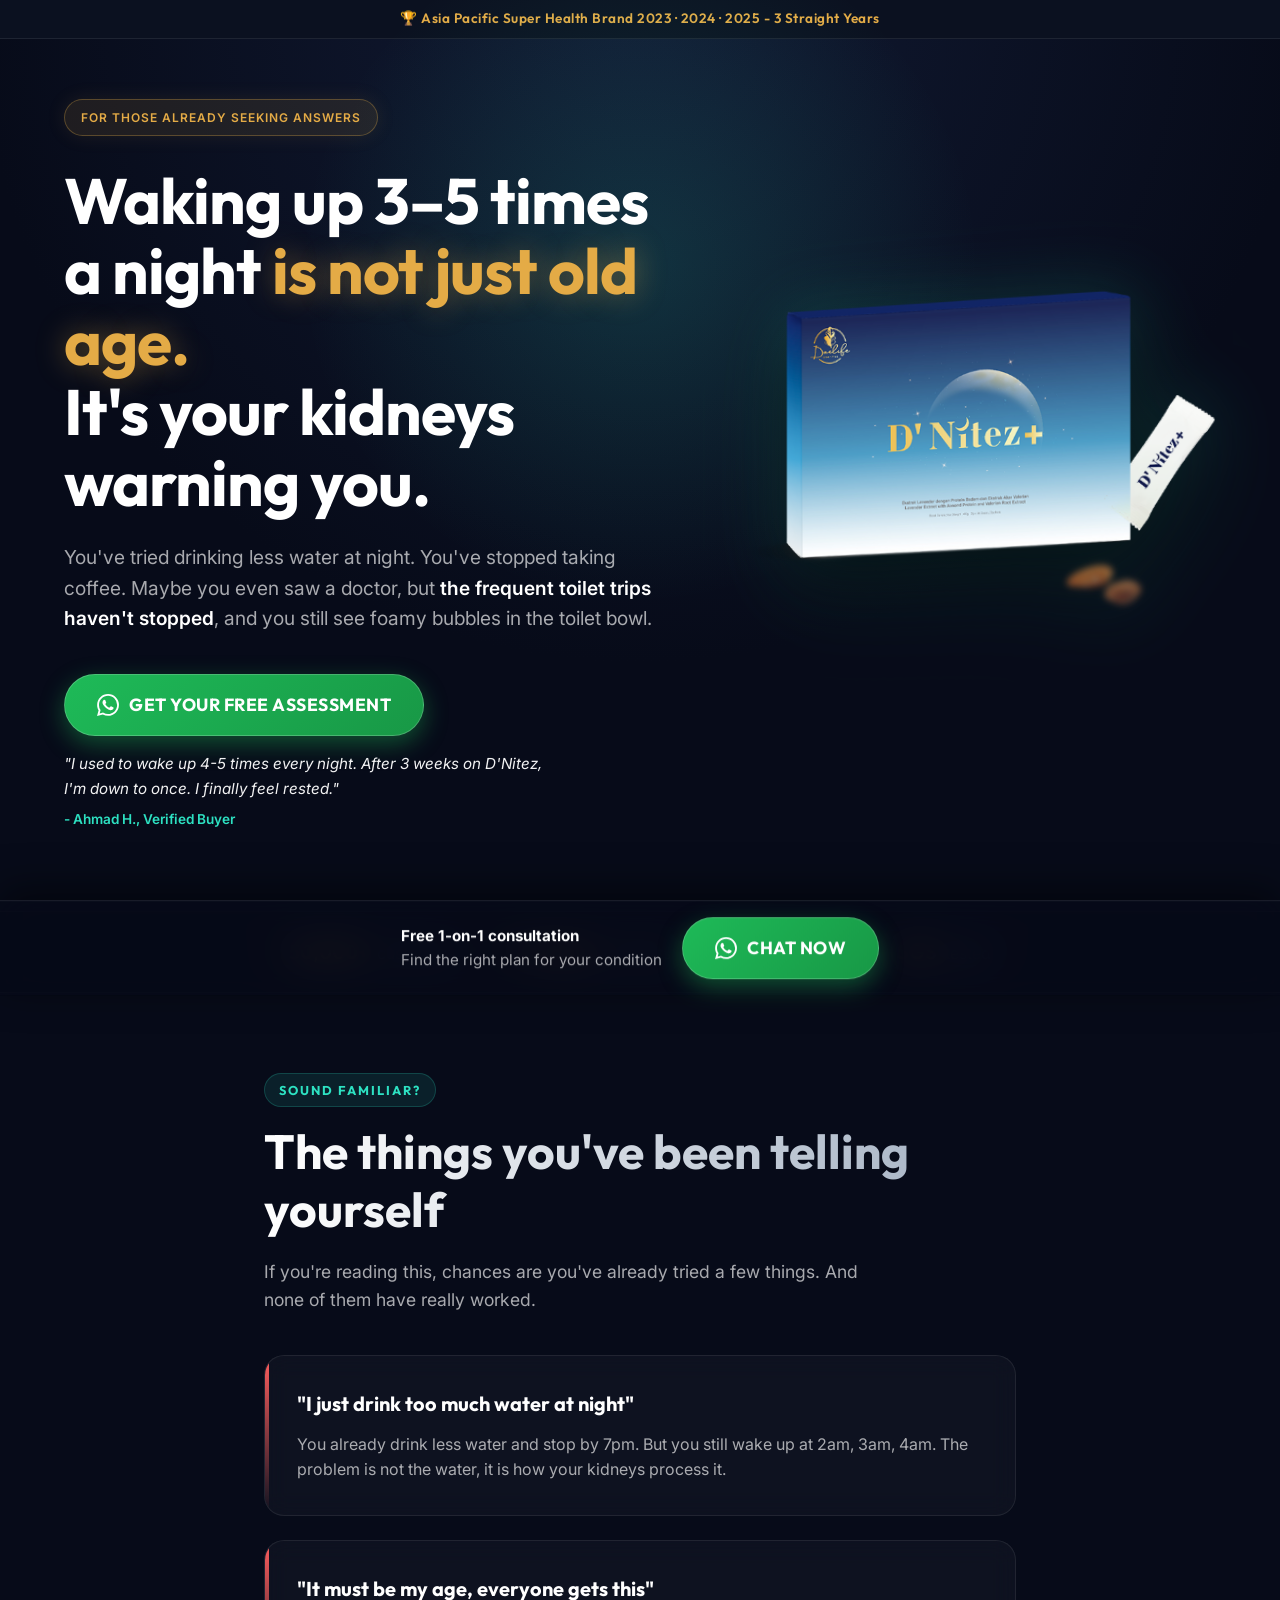
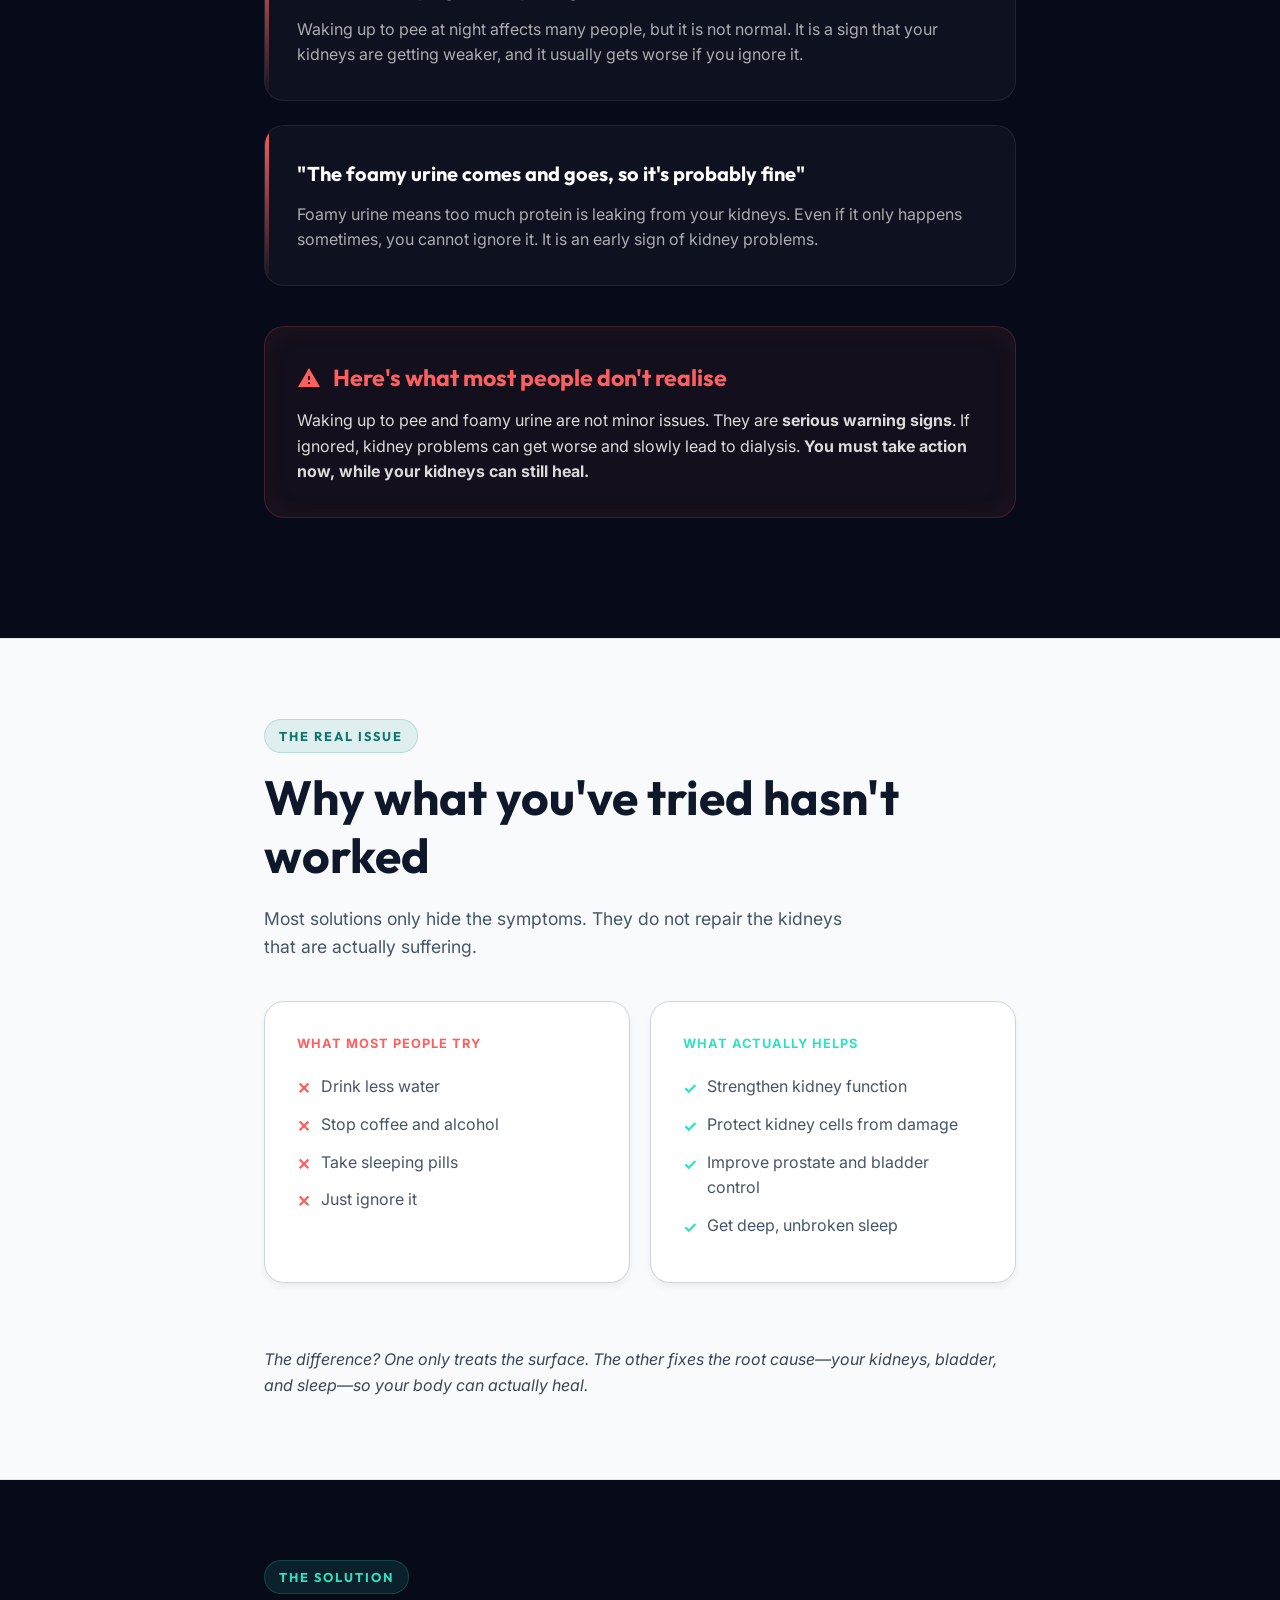
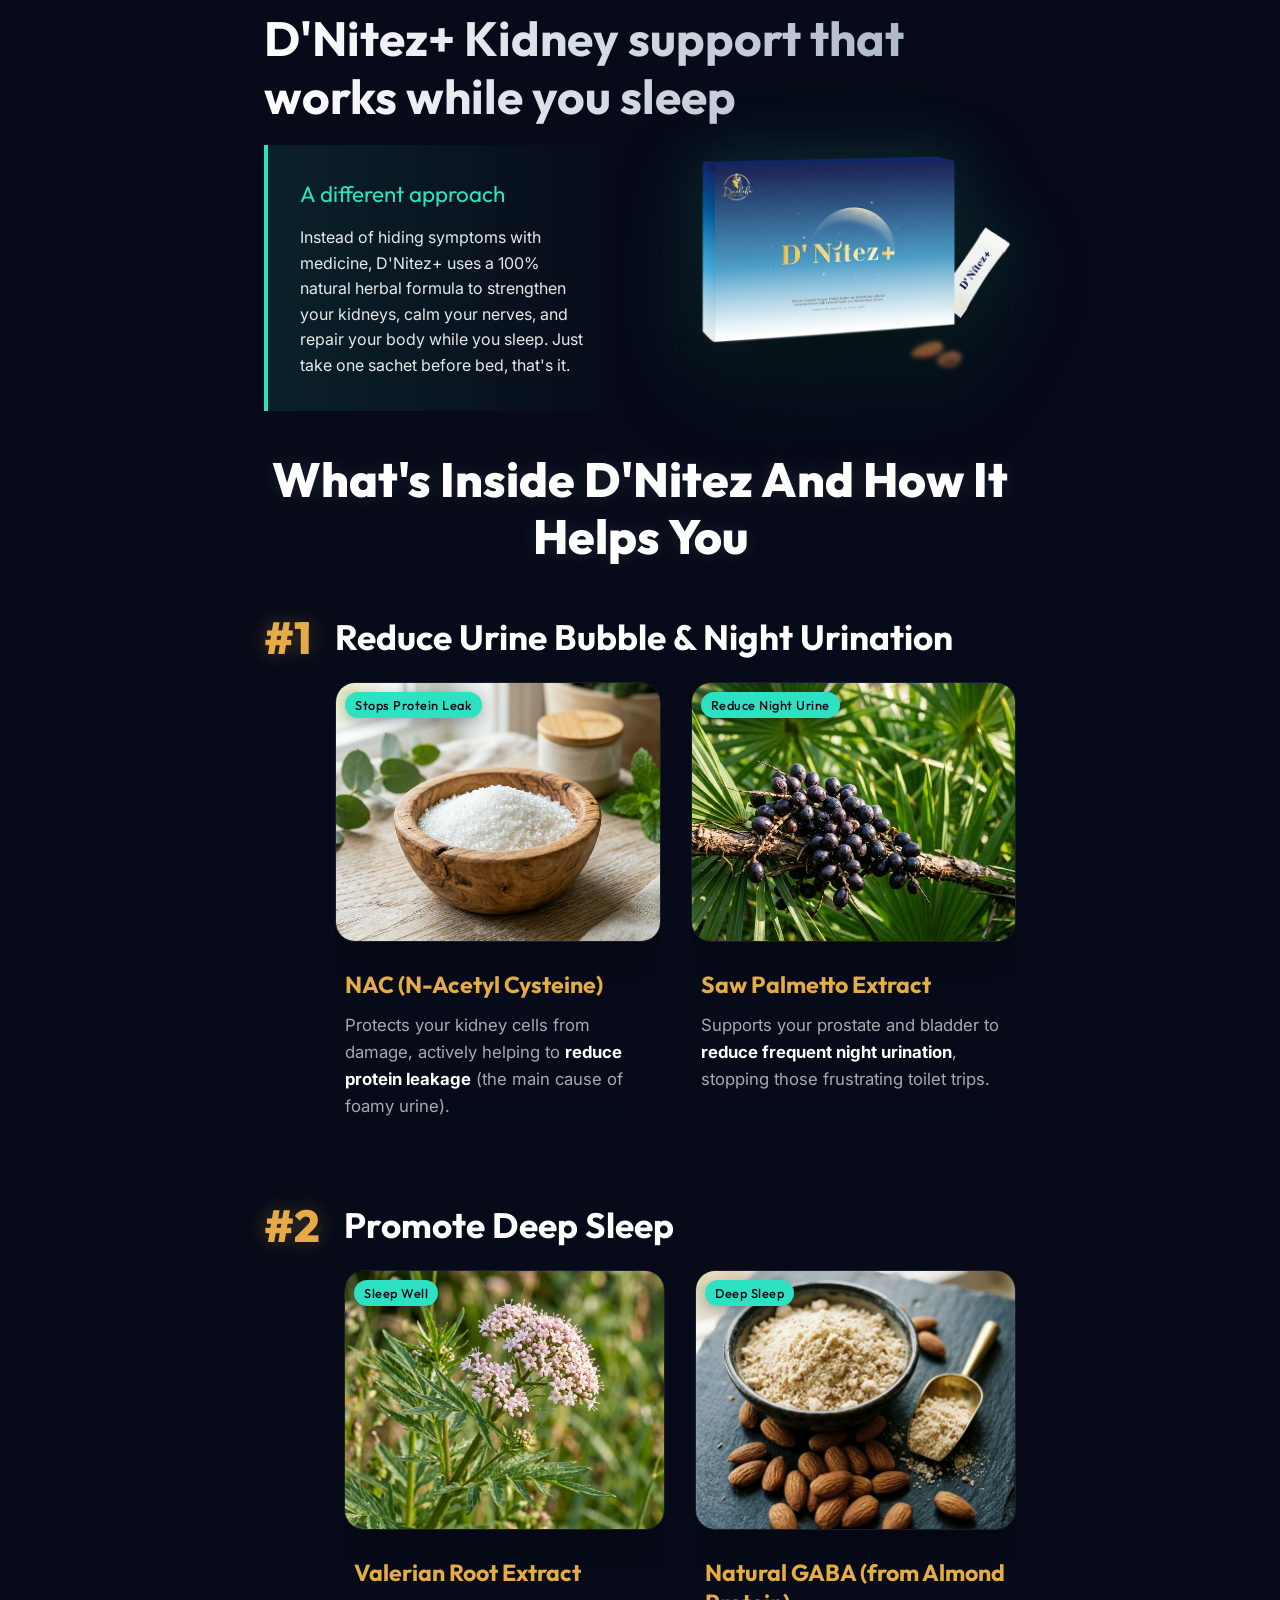
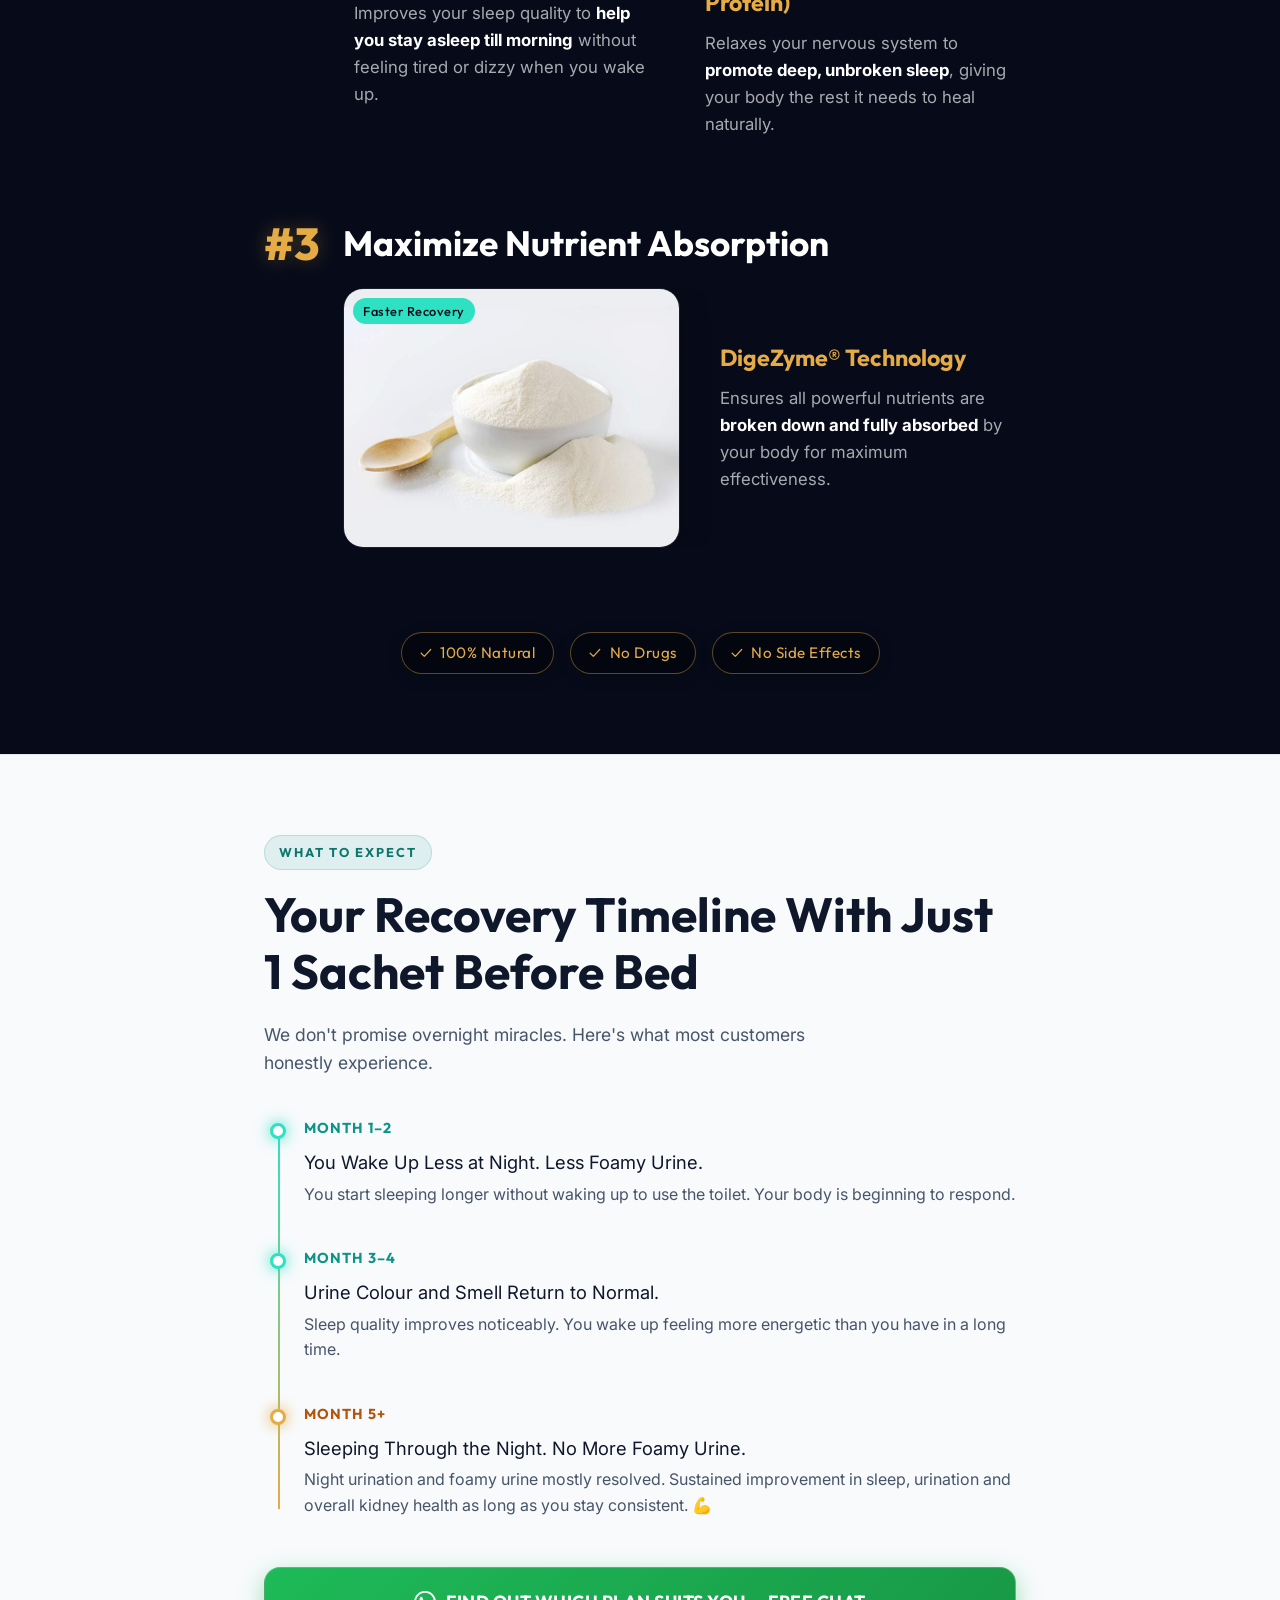
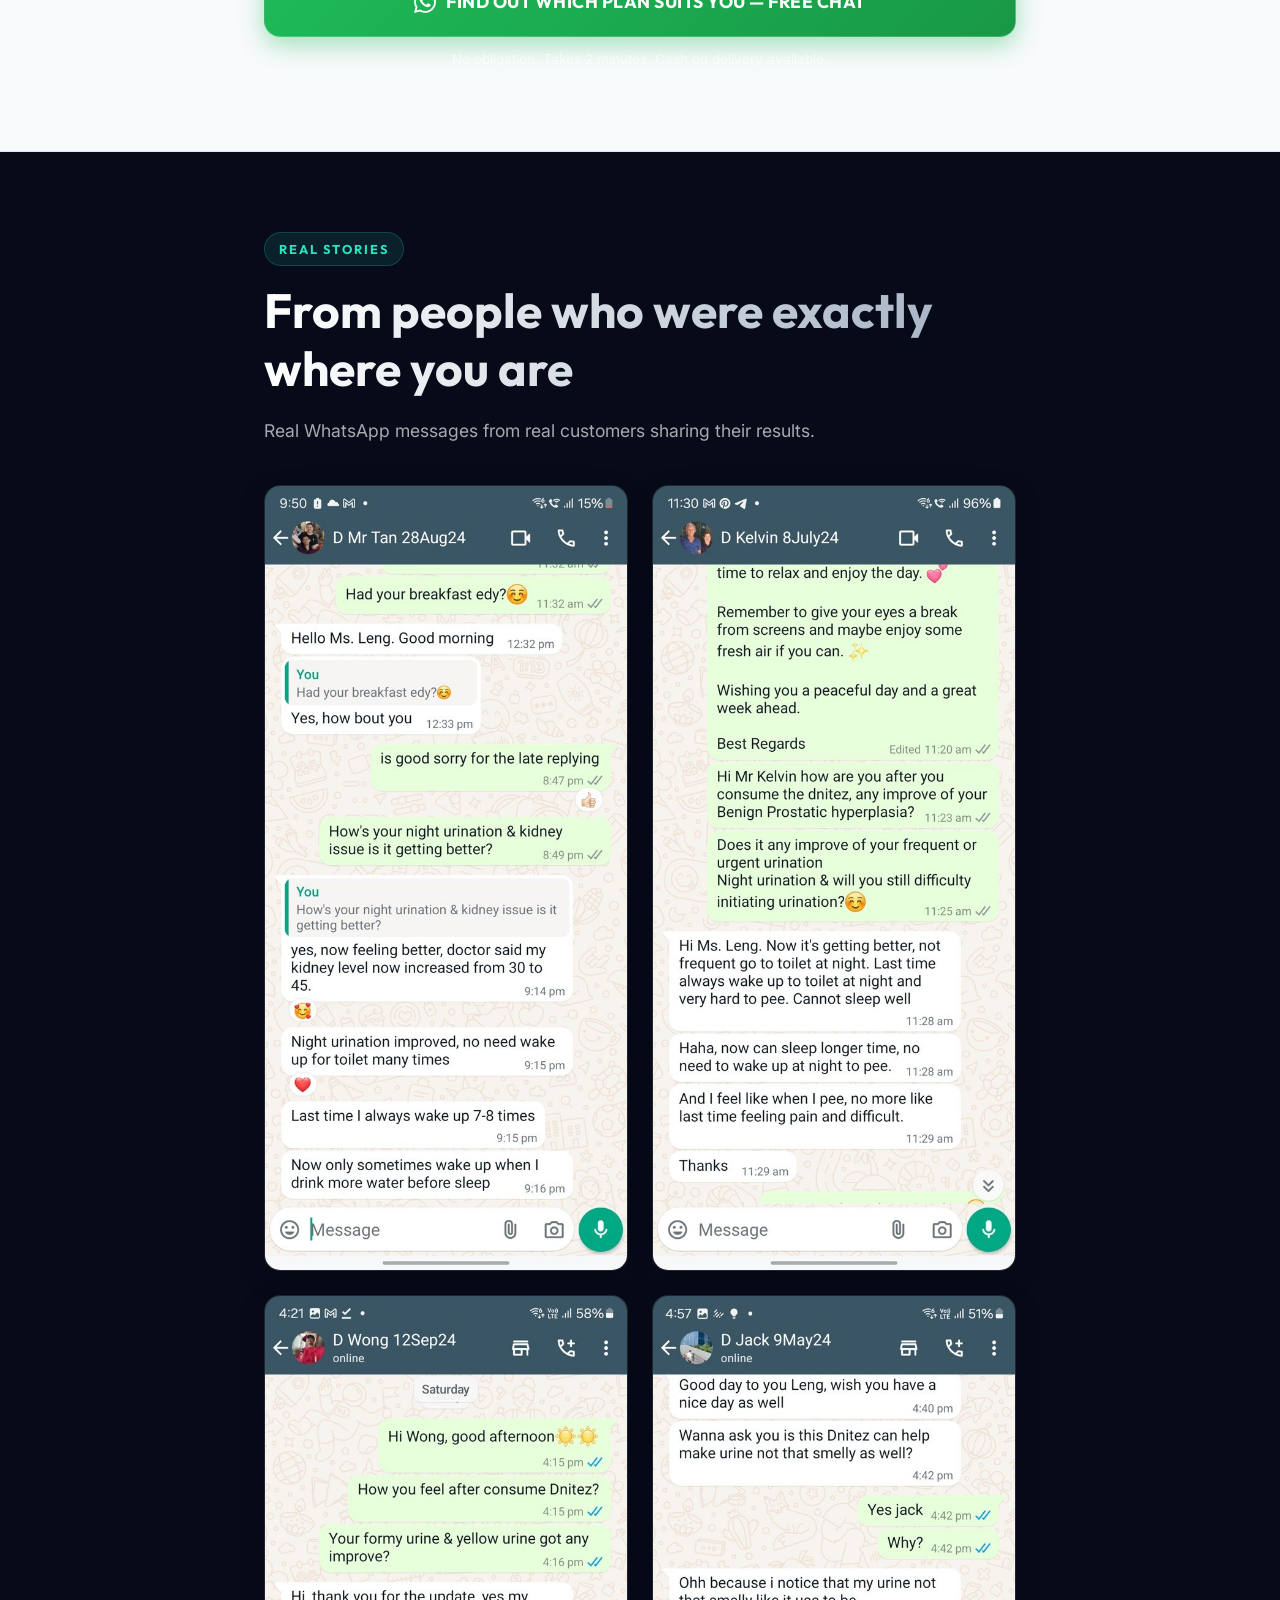
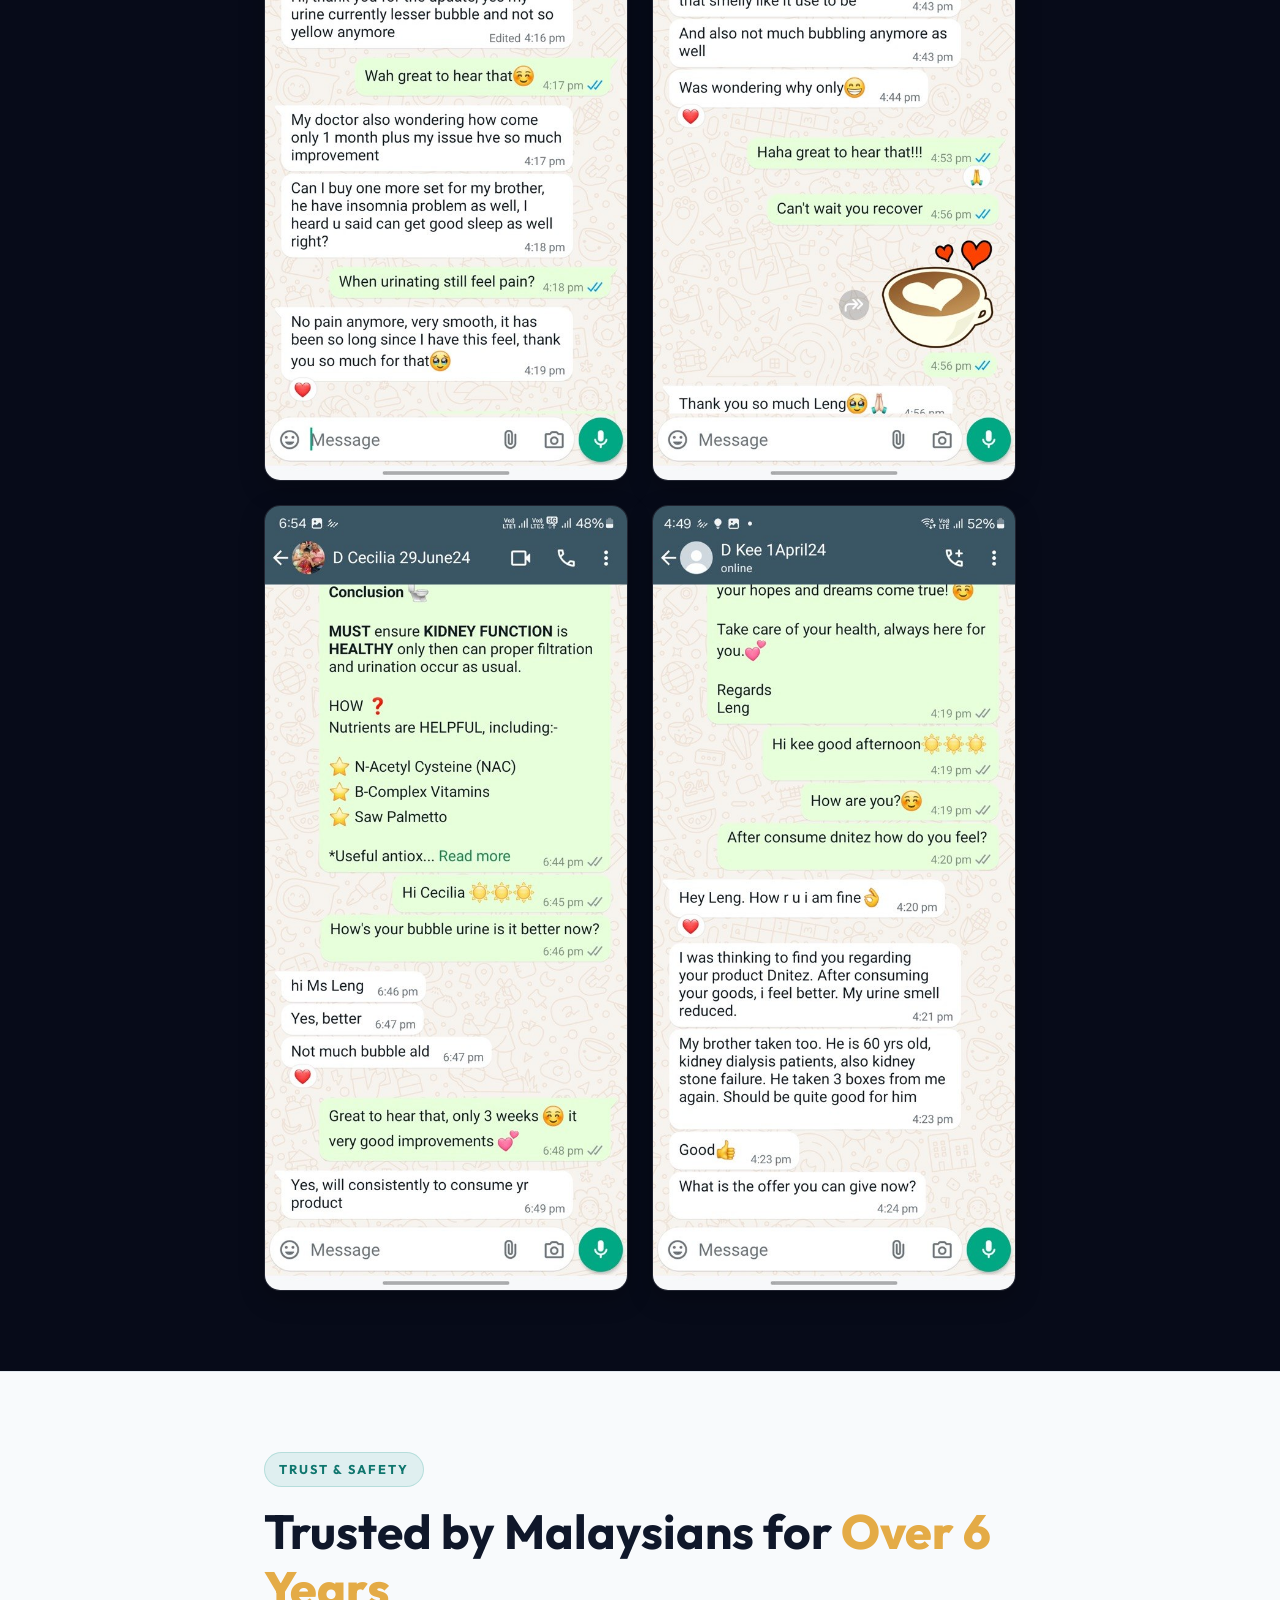
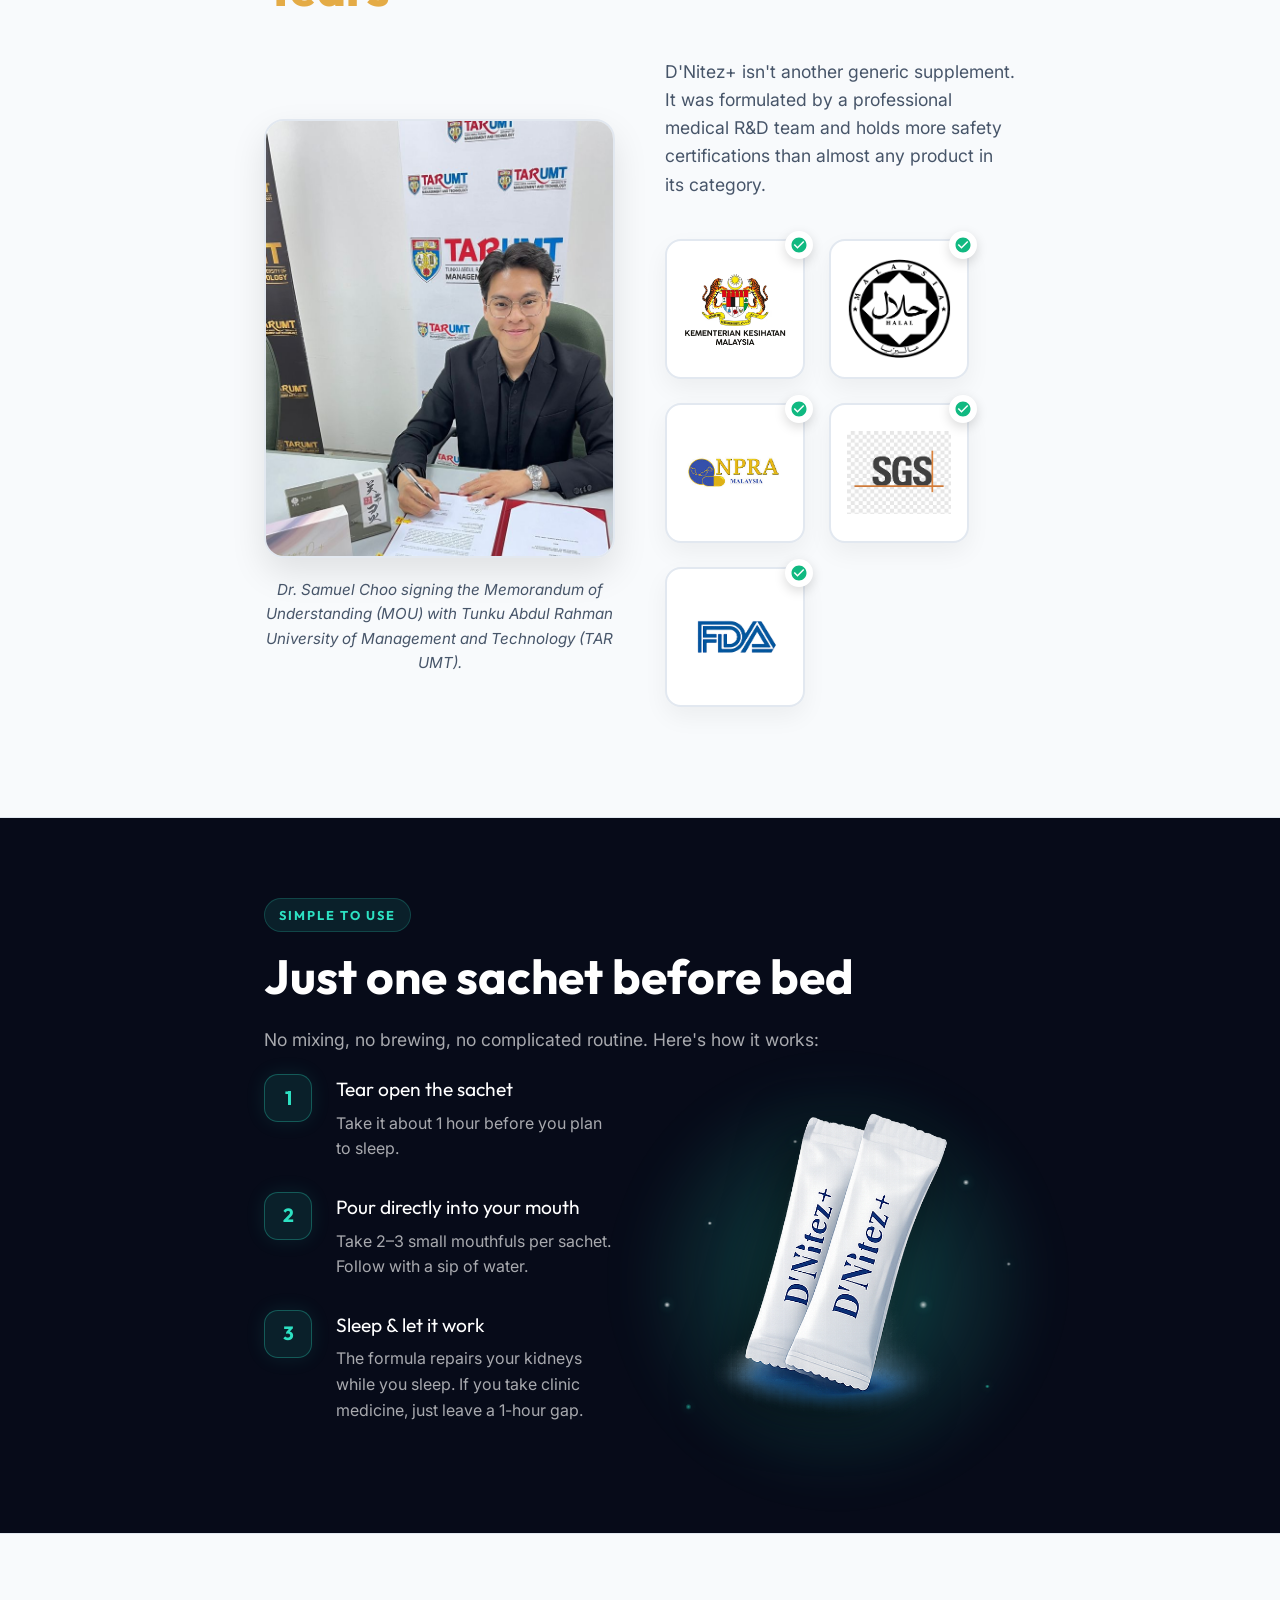
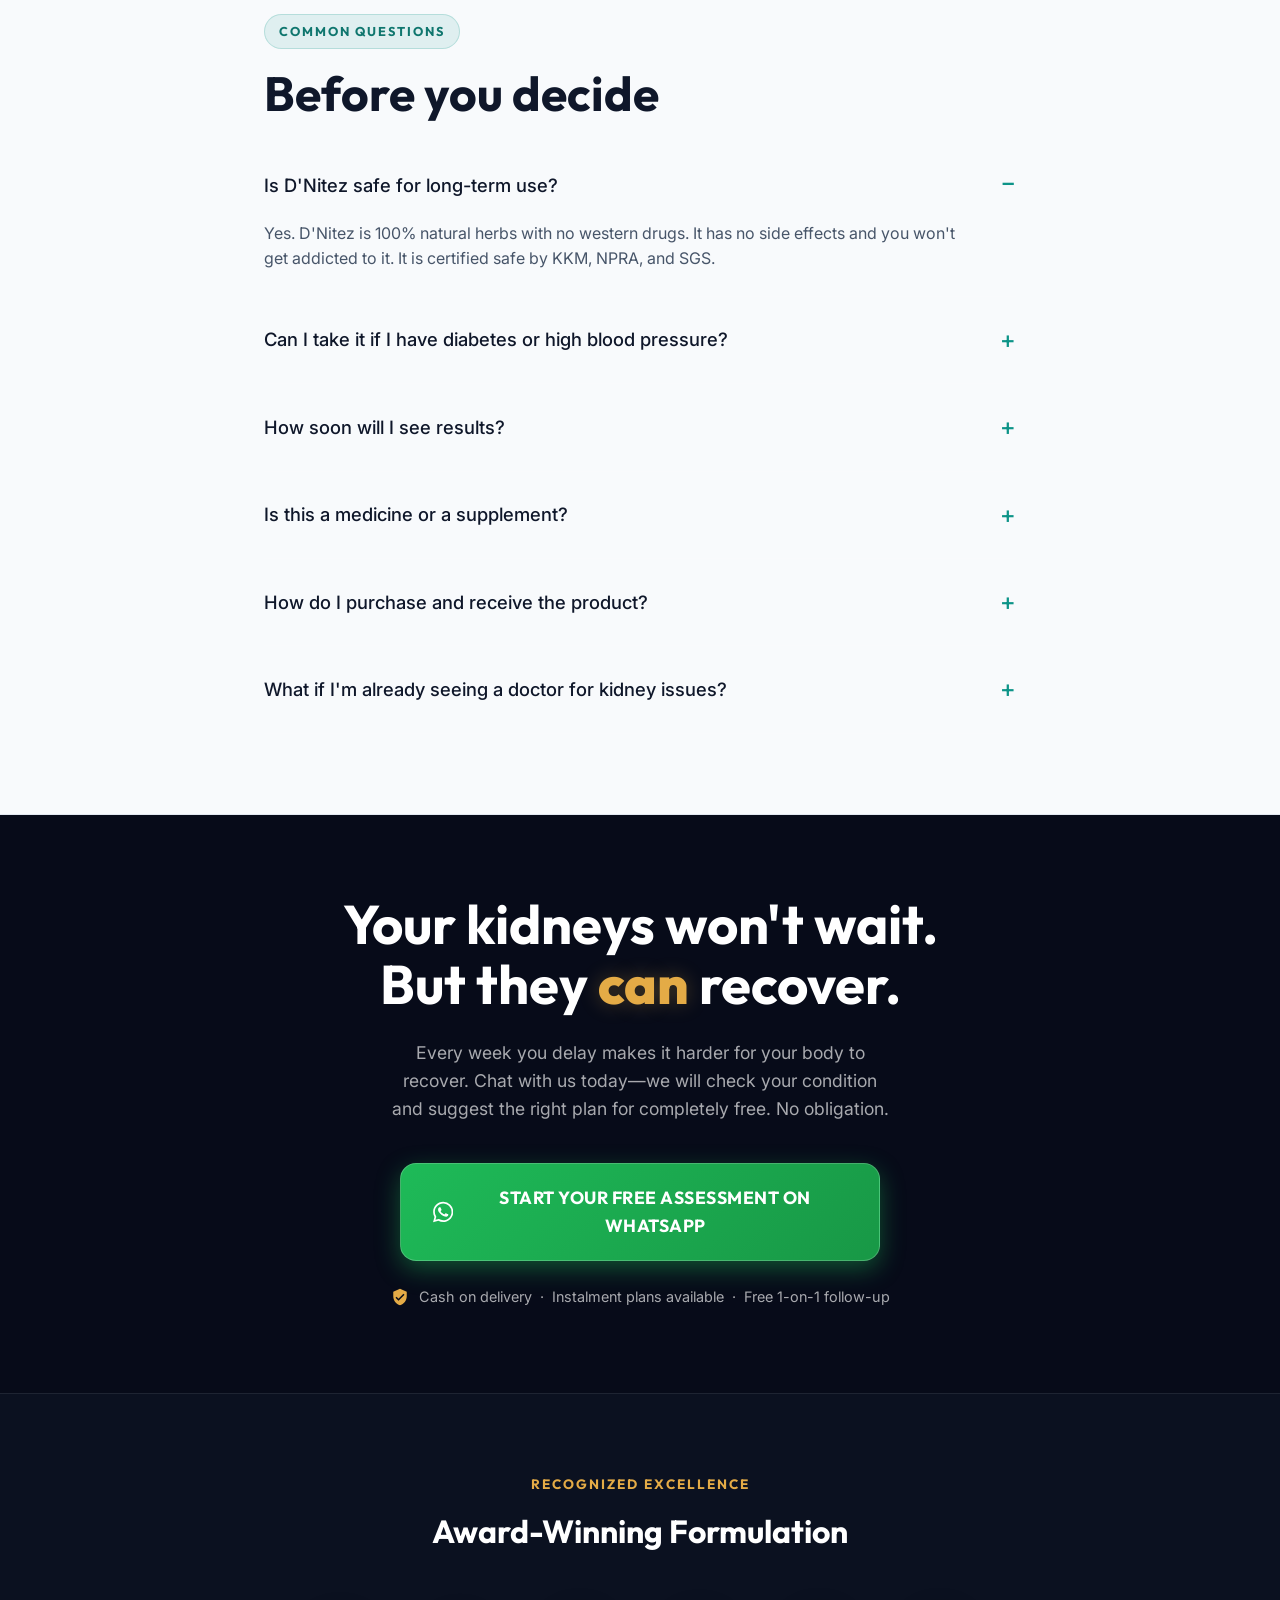
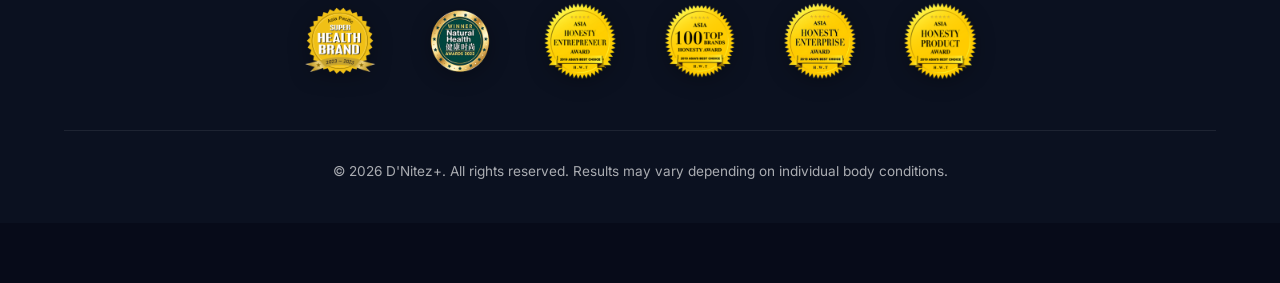
==== commit 5124b3ab: "Fix mobile horizontal scroll extra space and slider visibility/snapping" ====
--- a/index.html
+++ b/index.html
@@ -292,24 +292,24 @@
     <h2 class="section__title fade-in">From people who were exactly where you are</h2>
     <p class="section__desc fade-in">Real WhatsApp messages from real customers sharing their results.</p>
 
-    <div class="testimonial-grid">
-      <div class="testimonial-screenshot fade-in">
-        <img src="Testimonials/A.jpg" alt="Customer WhatsApp testimonial" loading="lazy" />
-      </div>
-      <div class="testimonial-screenshot fade-in">
-        <img src="Testimonials/B.jpg" alt="Customer WhatsApp testimonial" loading="lazy" />
-      </div>
-      <div class="testimonial-screenshot fade-in">
-        <img src="Testimonials/C.jpg" alt="Customer WhatsApp testimonial" loading="lazy" />
-      </div>
-      <div class="testimonial-screenshot fade-in">
-        <img src="Testimonials/D.jpg" alt="Customer WhatsApp testimonial" loading="lazy" />
-      </div>
-      <div class="testimonial-screenshot fade-in">
-        <img src="Testimonials/E.jpg" alt="Customer WhatsApp testimonial" loading="lazy" />
-      </div>
-      <div class="testimonial-screenshot fade-in">
-        <img src="Testimonials/F.jpg" alt="Customer WhatsApp testimonial" loading="lazy" />
+    <div class="testimonial-grid fade-in">
+      <div class="testimonial-screenshot">
+        <img src="Testimonials/A.jpg" alt="Customer WhatsApp testimonial" />
+      </div>
+      <div class="testimonial-screenshot">
+        <img src="Testimonials/B.jpg" alt="Customer WhatsApp testimonial" />
+      </div>
+      <div class="testimonial-screenshot">
+        <img src="Testimonials/C.jpg" alt="Customer WhatsApp testimonial" />
+      </div>
+      <div class="testimonial-screenshot">
+        <img src="Testimonials/D.jpg" alt="Customer WhatsApp testimonial" />
+      </div>
+      <div class="testimonial-screenshot">
+        <img src="Testimonials/E.jpg" alt="Customer WhatsApp testimonial" />
+      </div>
+      <div class="testimonial-screenshot">
+        <img src="Testimonials/F.jpg" alt="Customer WhatsApp testimonial" />
       </div>
     </div>
   </div>
--- a/styles.css
+++ b/styles.css
@@ -22,6 +22,8 @@
   background-color: var(--bg-main); 
   color: var(--text-main);
   font-family: 'Inter', -apple-system, sans-serif;
+  overflow-x: hidden;
+  width: 100%;
 }
 
 body {
@@ -29,6 +31,8 @@
   background-attachment: fixed;
   line-height: 1.6;
   overflow-x: hidden;
+  width: 100%;
+  position: relative;
   -webkit-font-smoothing: antialiased;
 }
 
@@ -537,6 +541,9 @@
   .testimonial-grid { 
     display: flex; 
     overflow-x: auto; 
+    overflow-y: hidden;
+    overscroll-behavior-y: none;
+    align-items: center;
     scroll-snap-type: x mandatory; 
     gap: 16px; 
     padding-bottom: 24px; 
@@ -552,6 +559,7 @@
   .testimonial-screenshot {
     flex: 0 0 88%;
     scroll-snap-align: start;
+    scroll-snap-stop: always;
     width: 88%;
   }
   
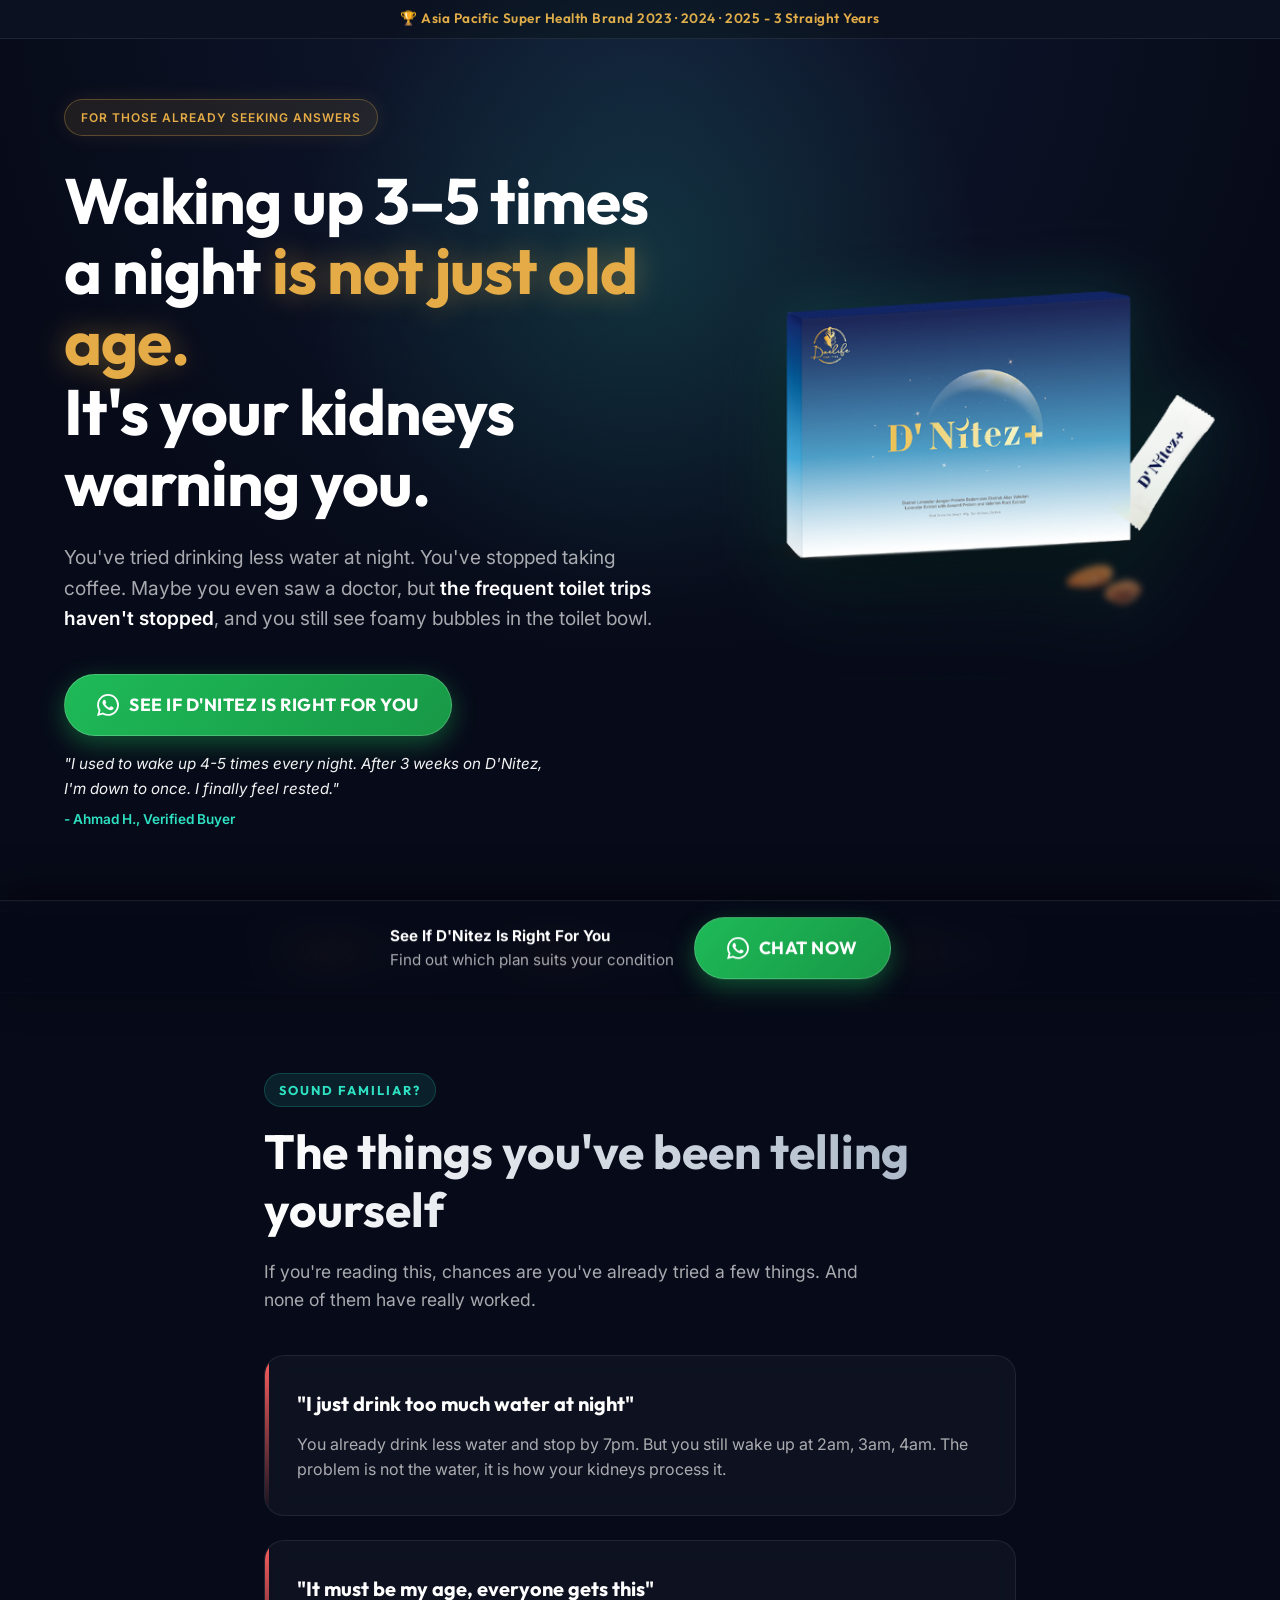
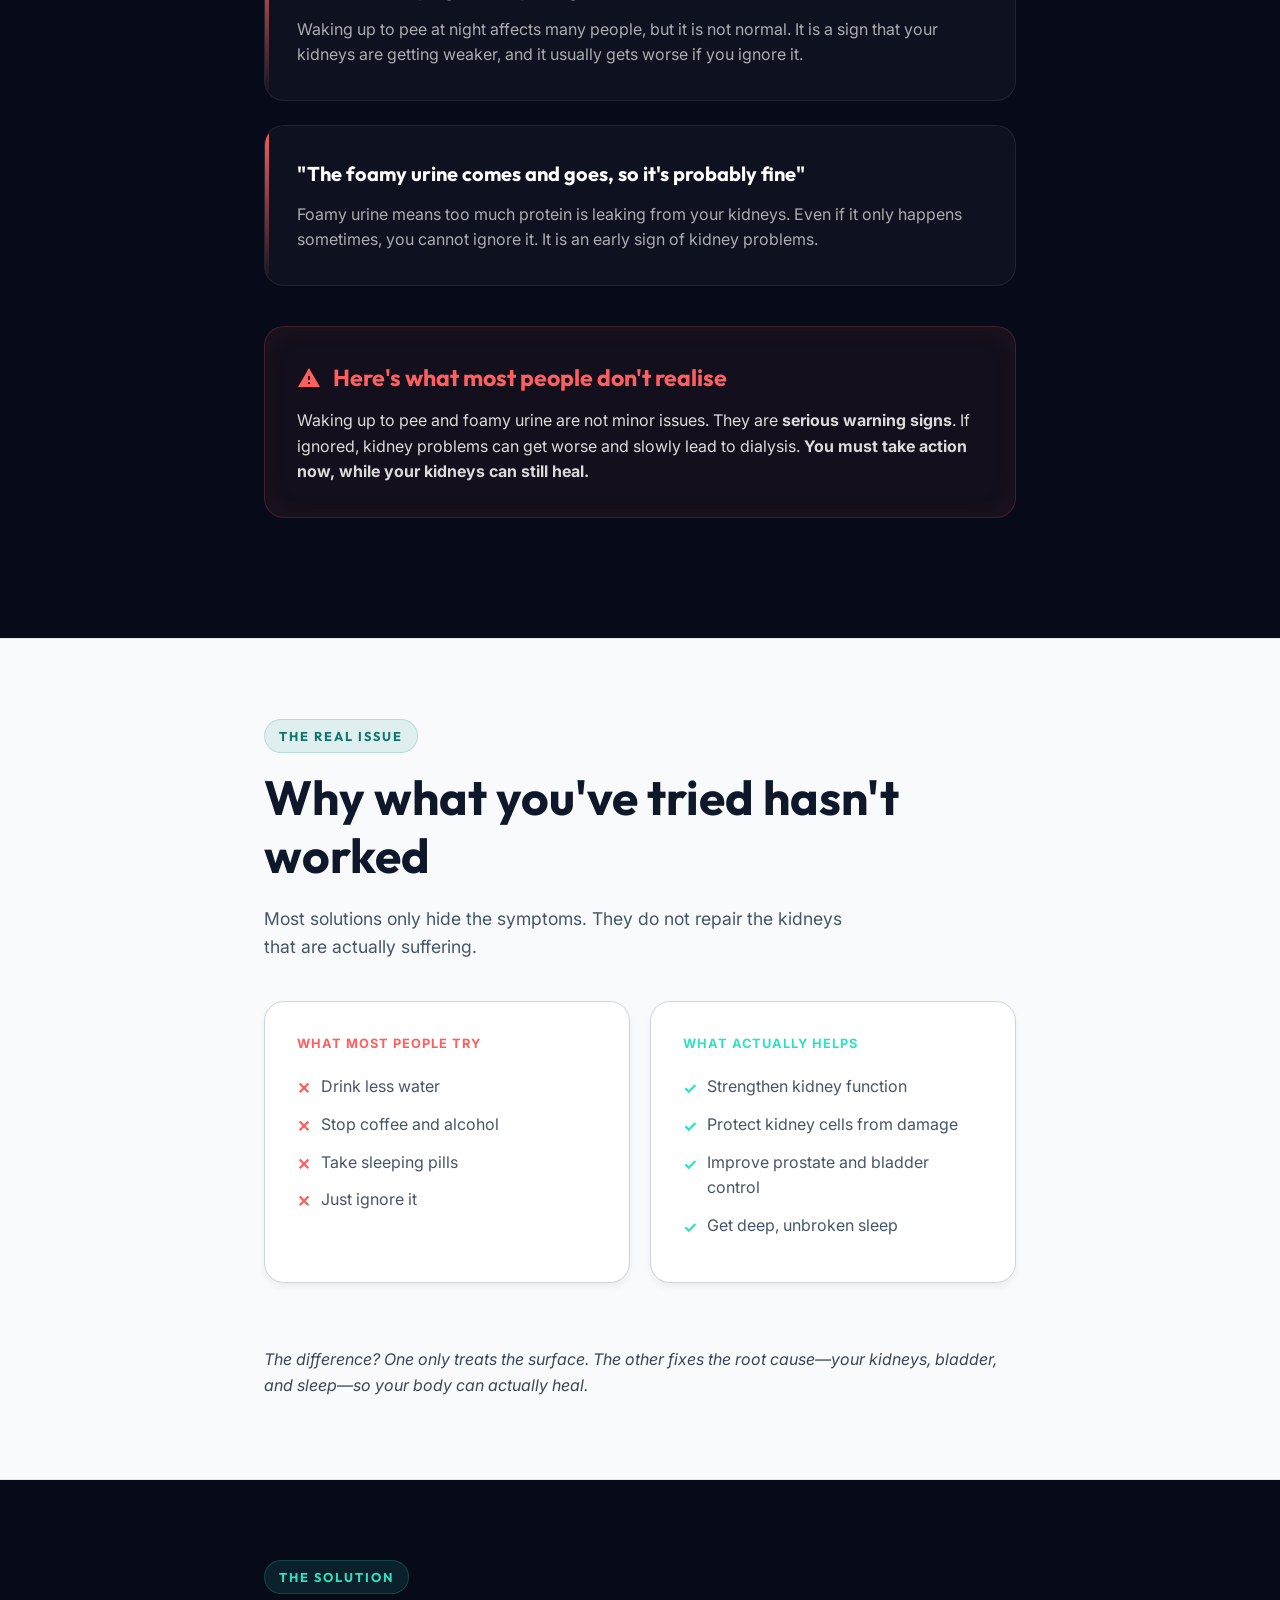
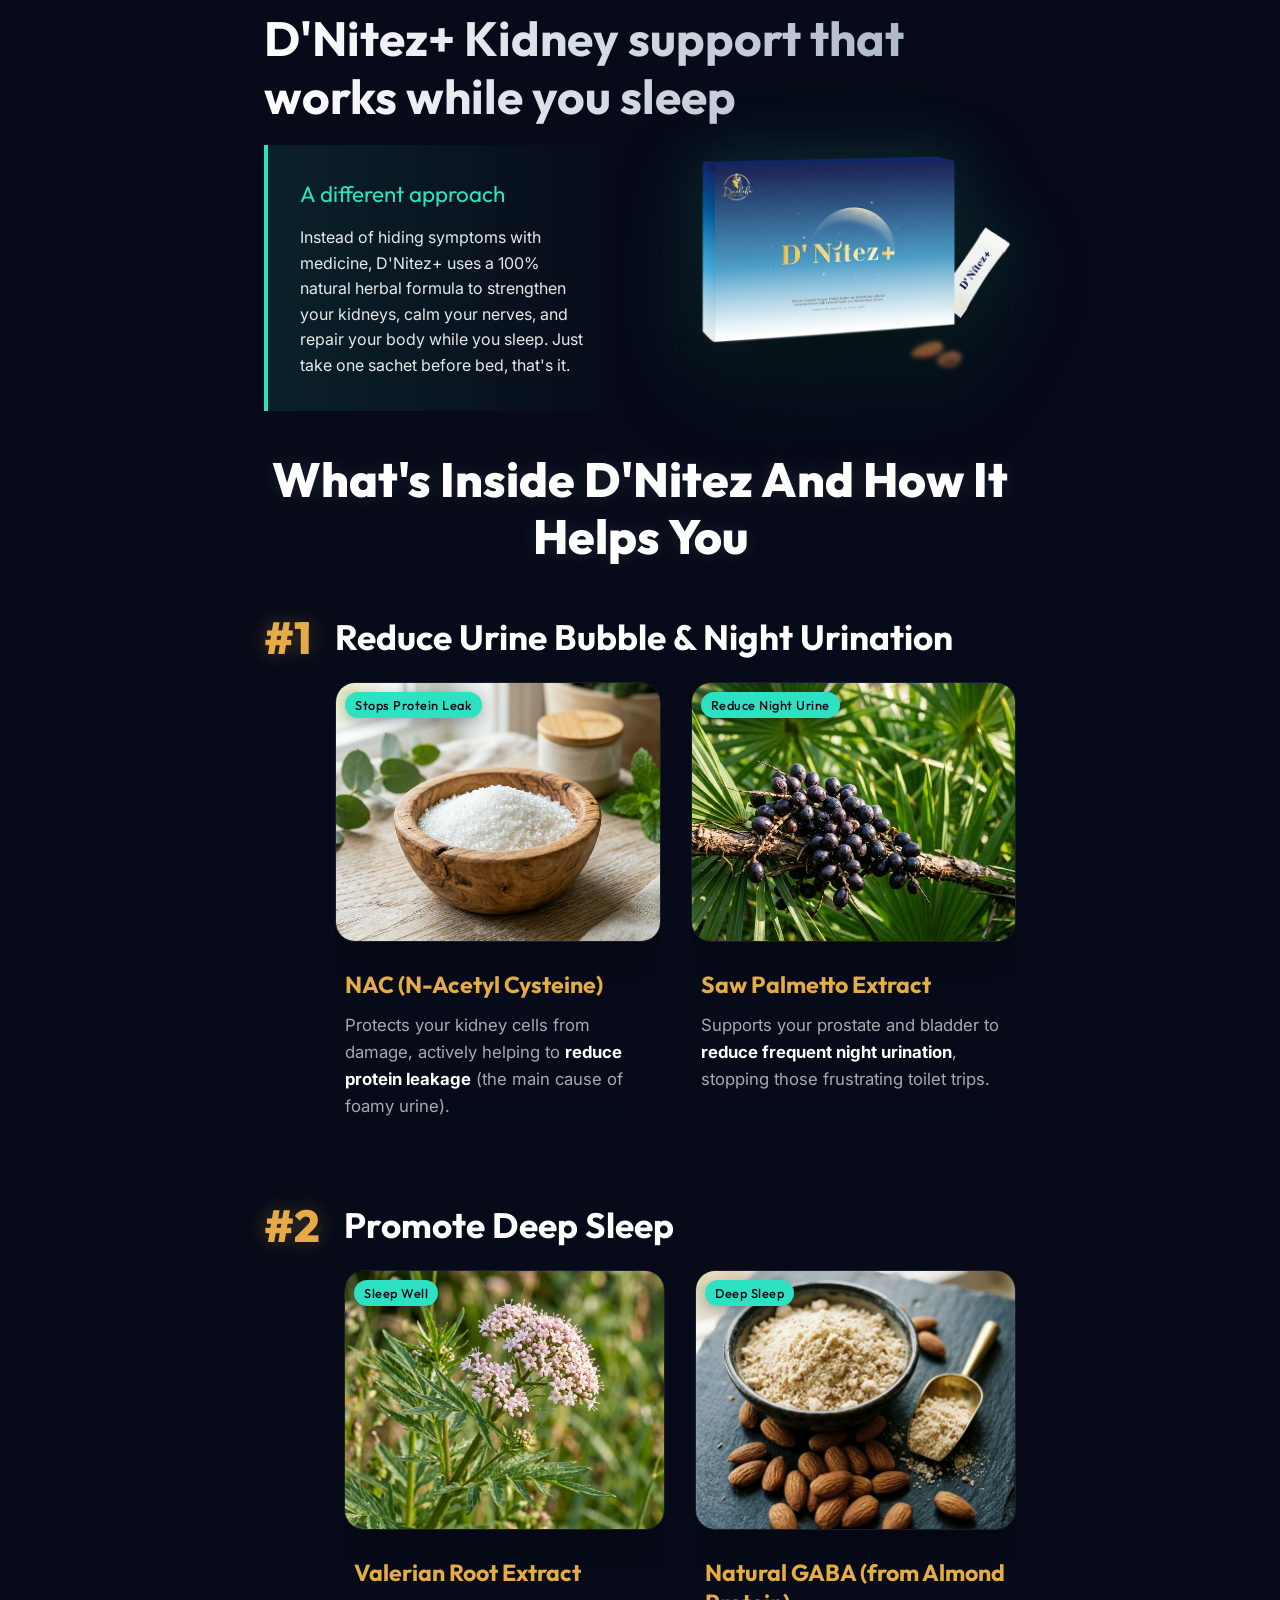
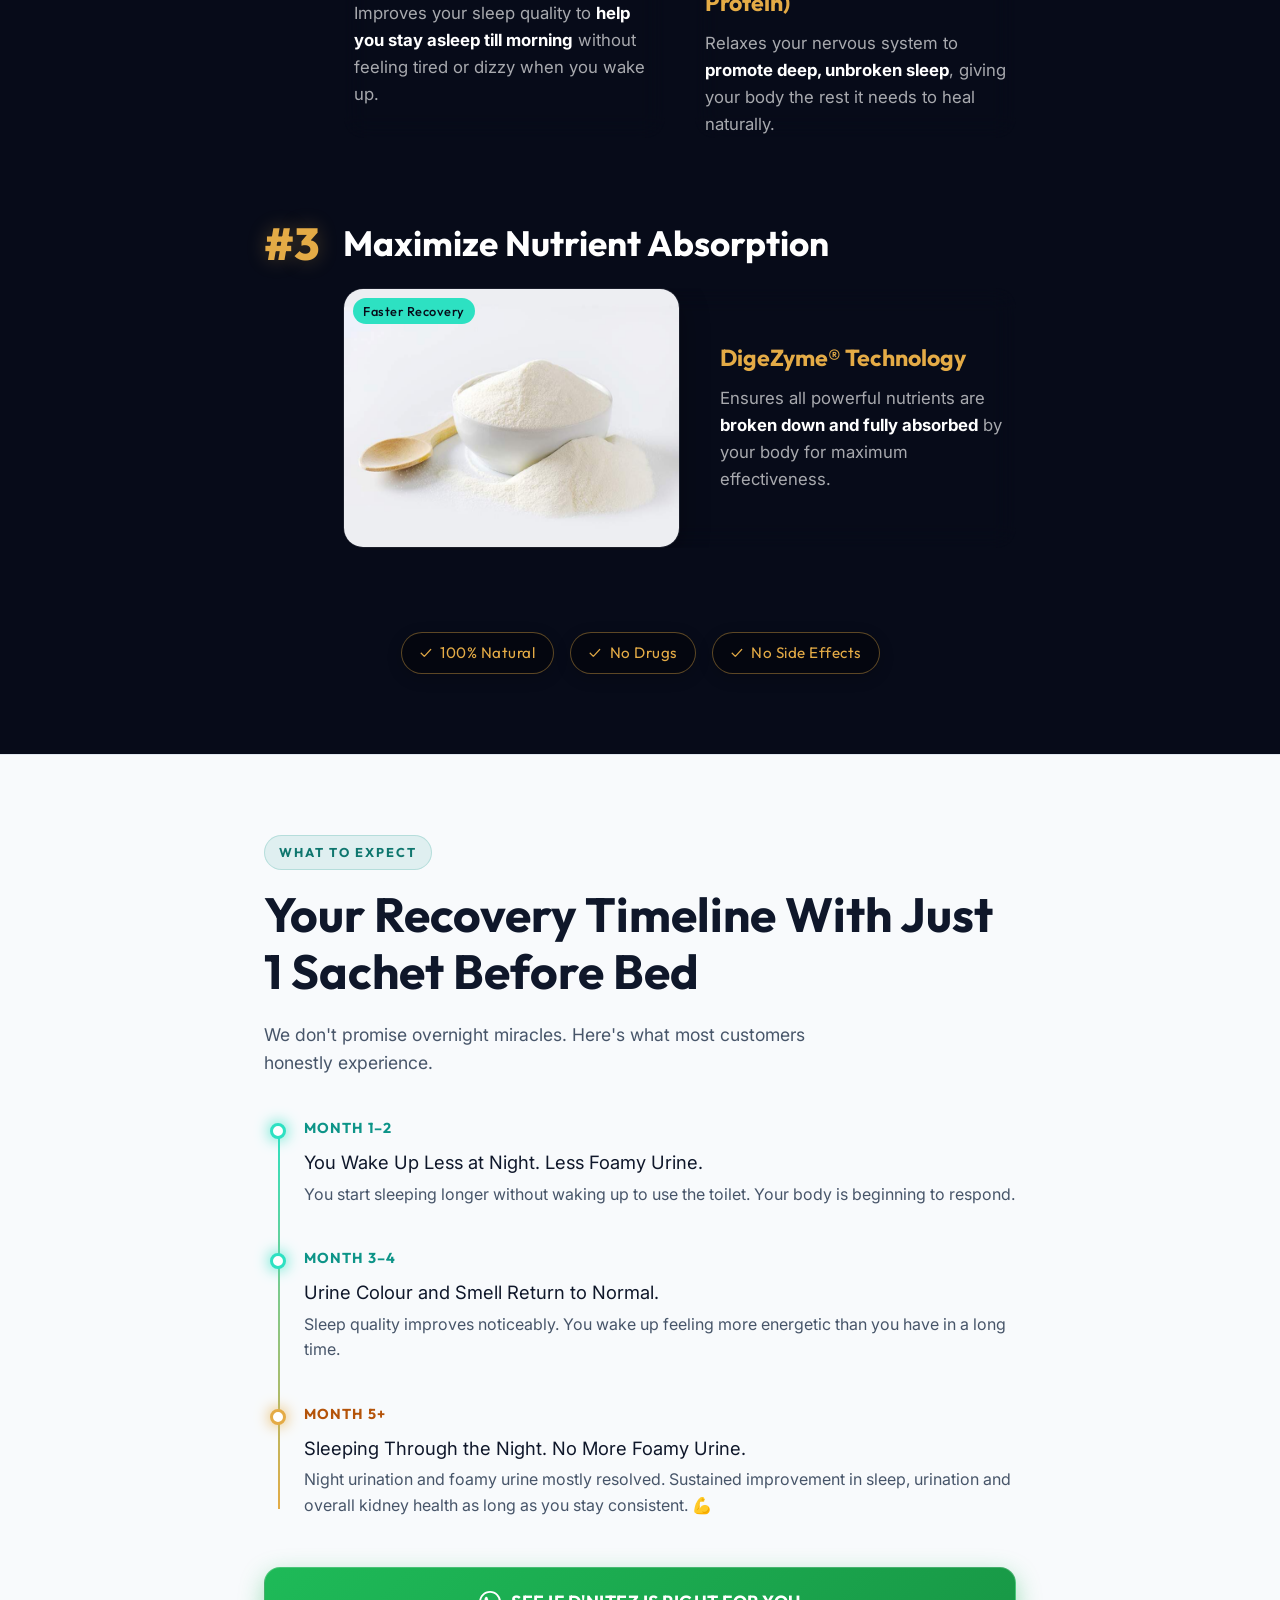
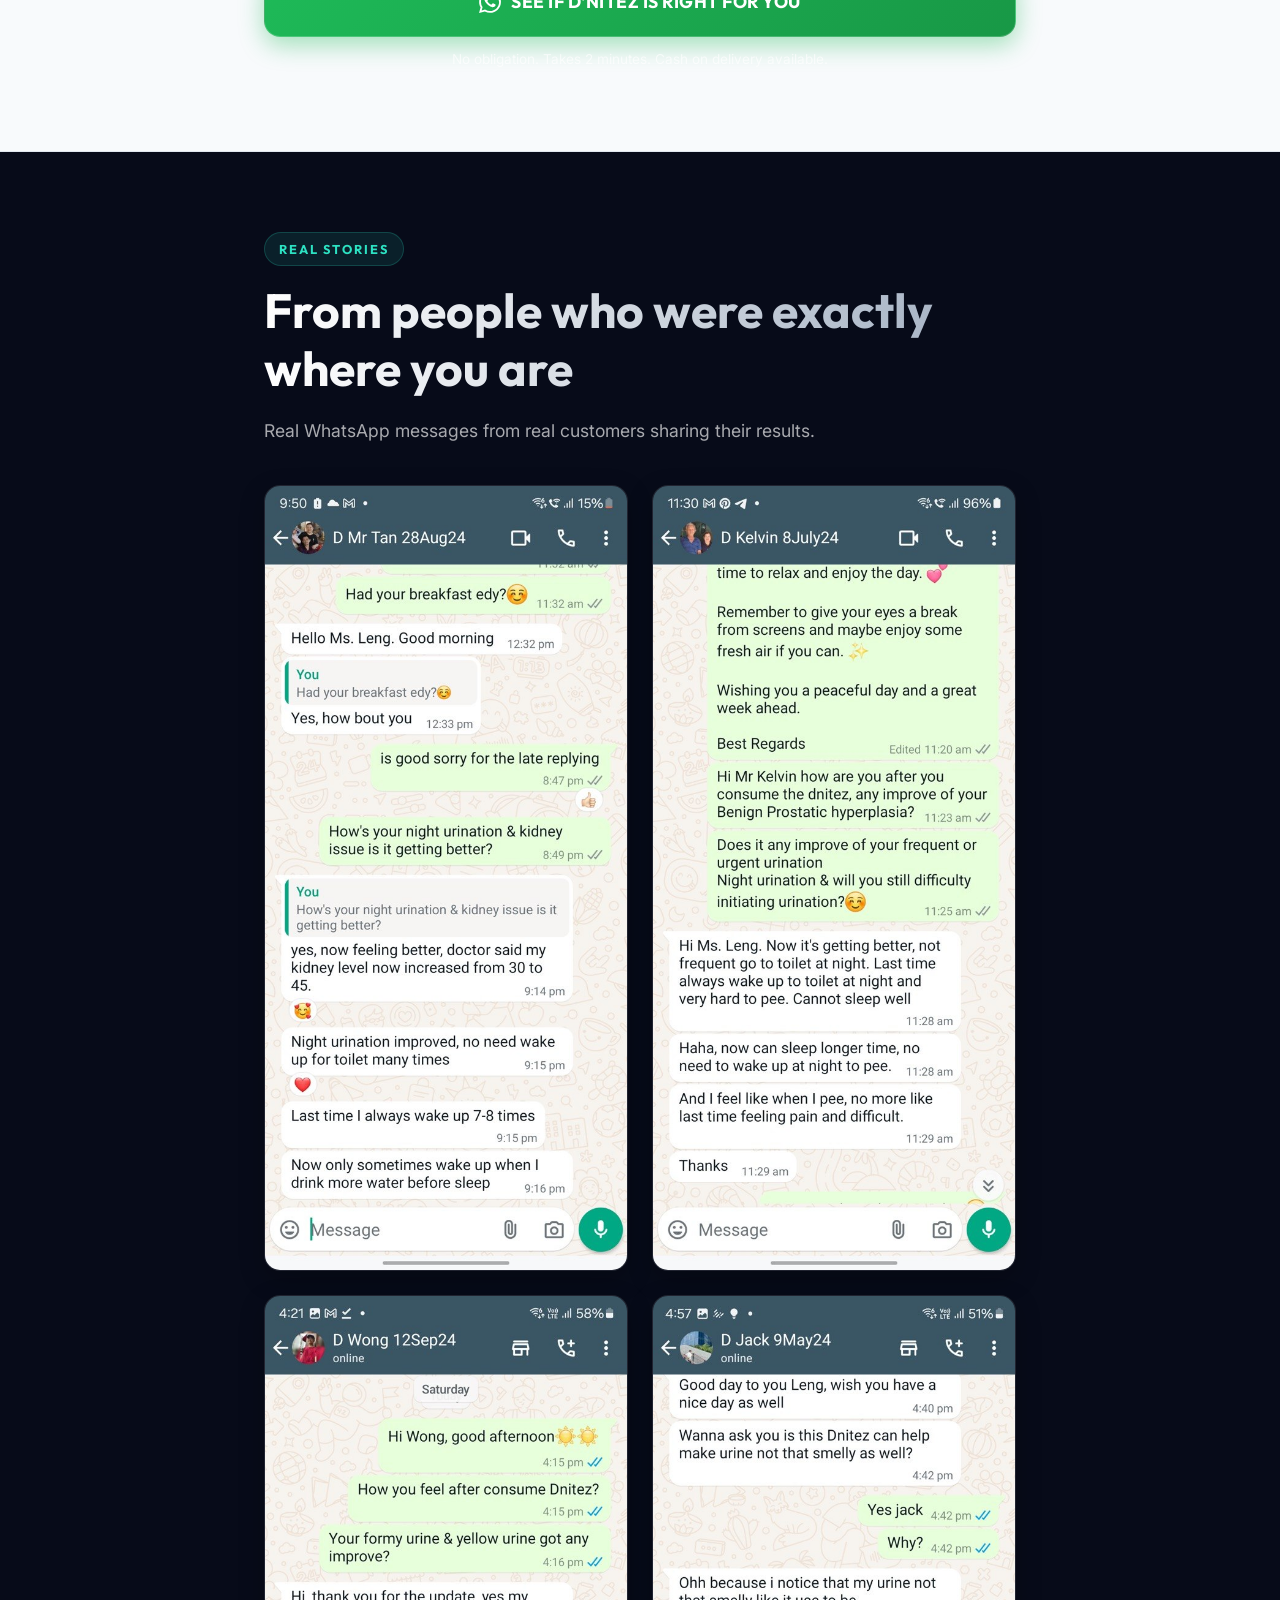
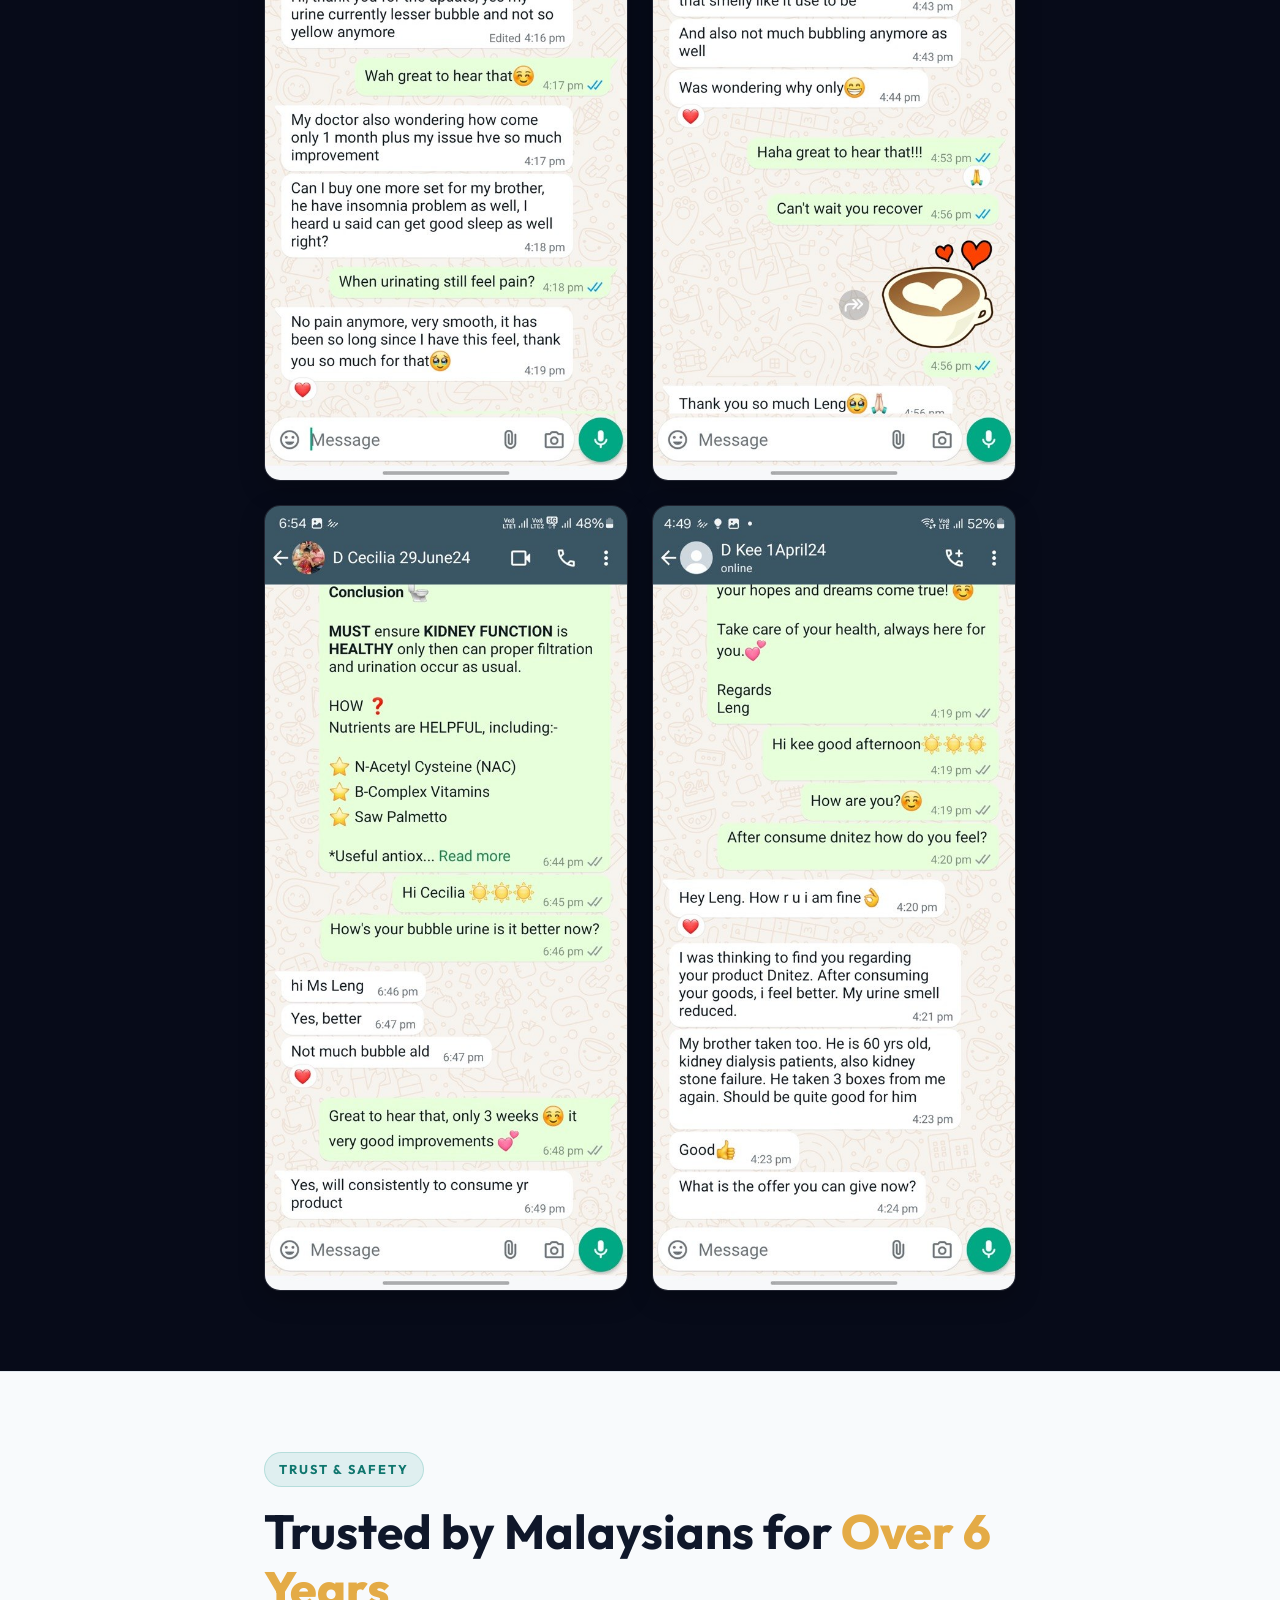
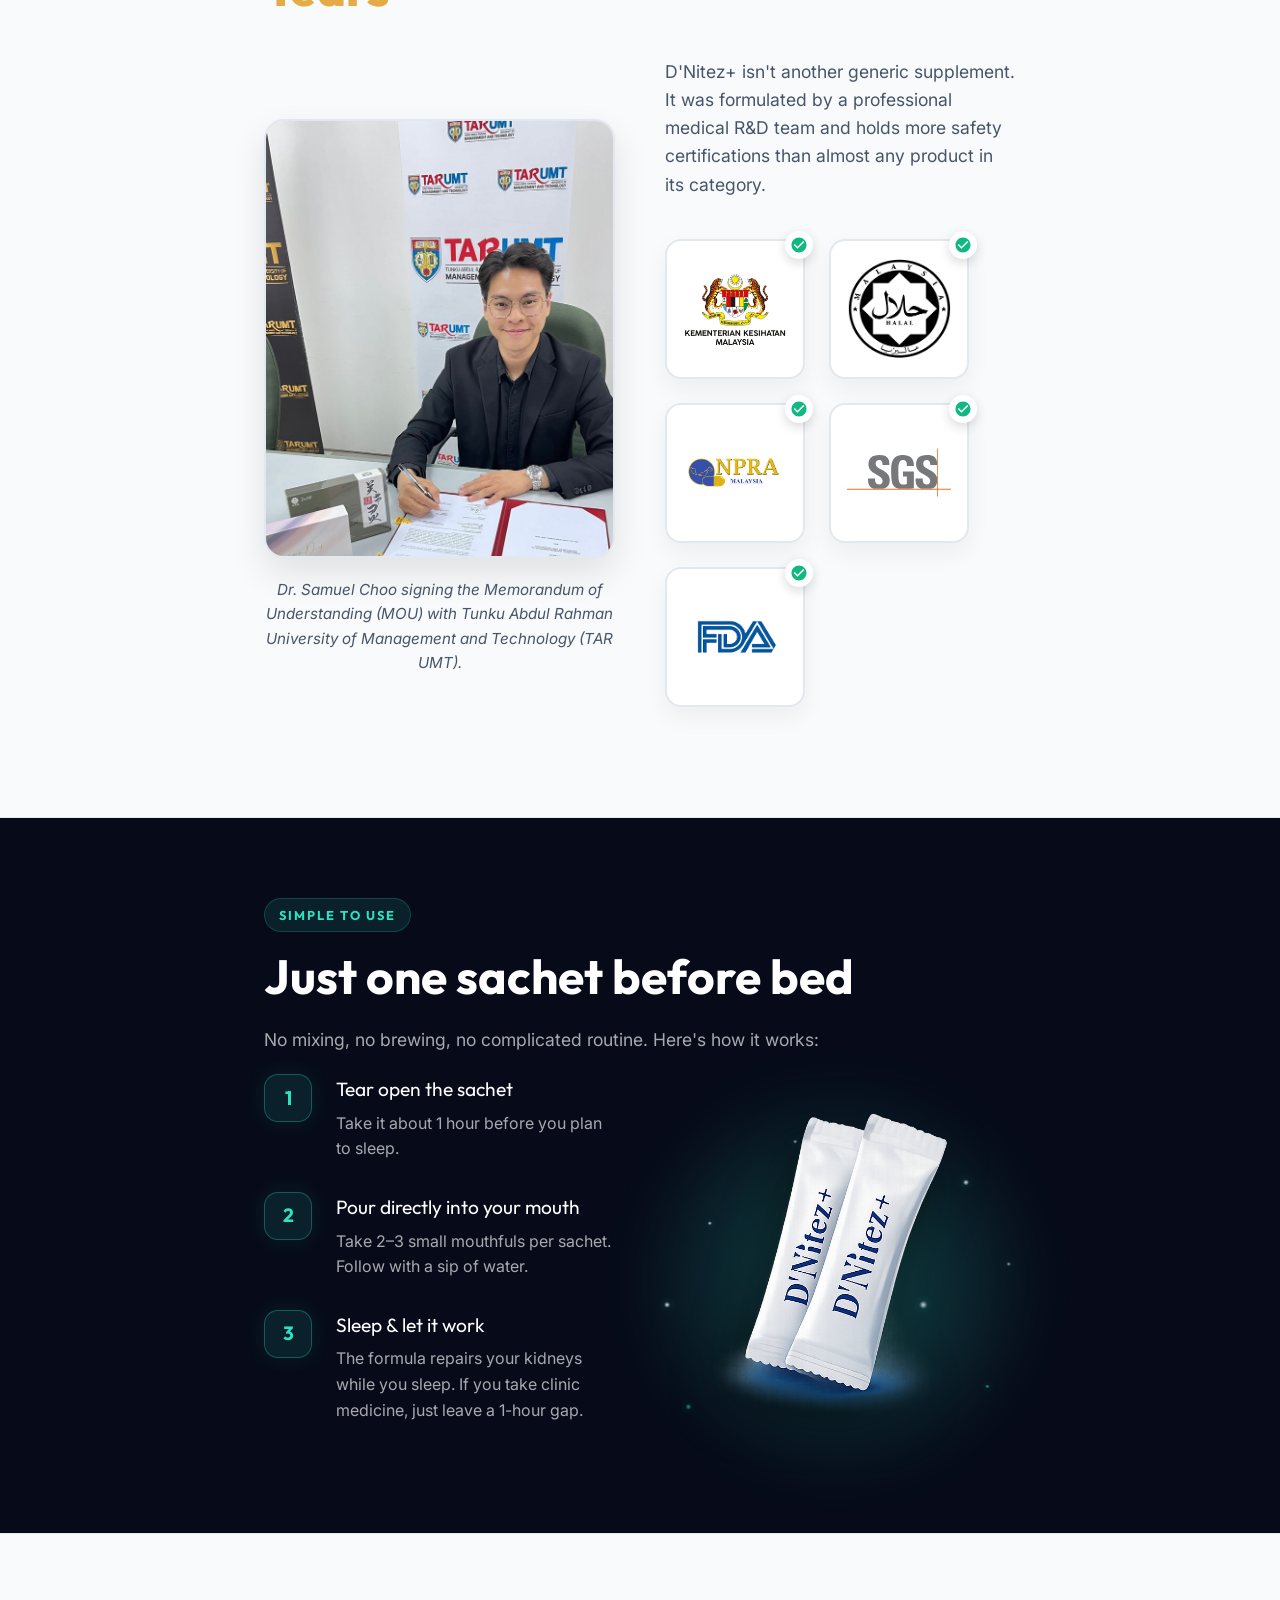
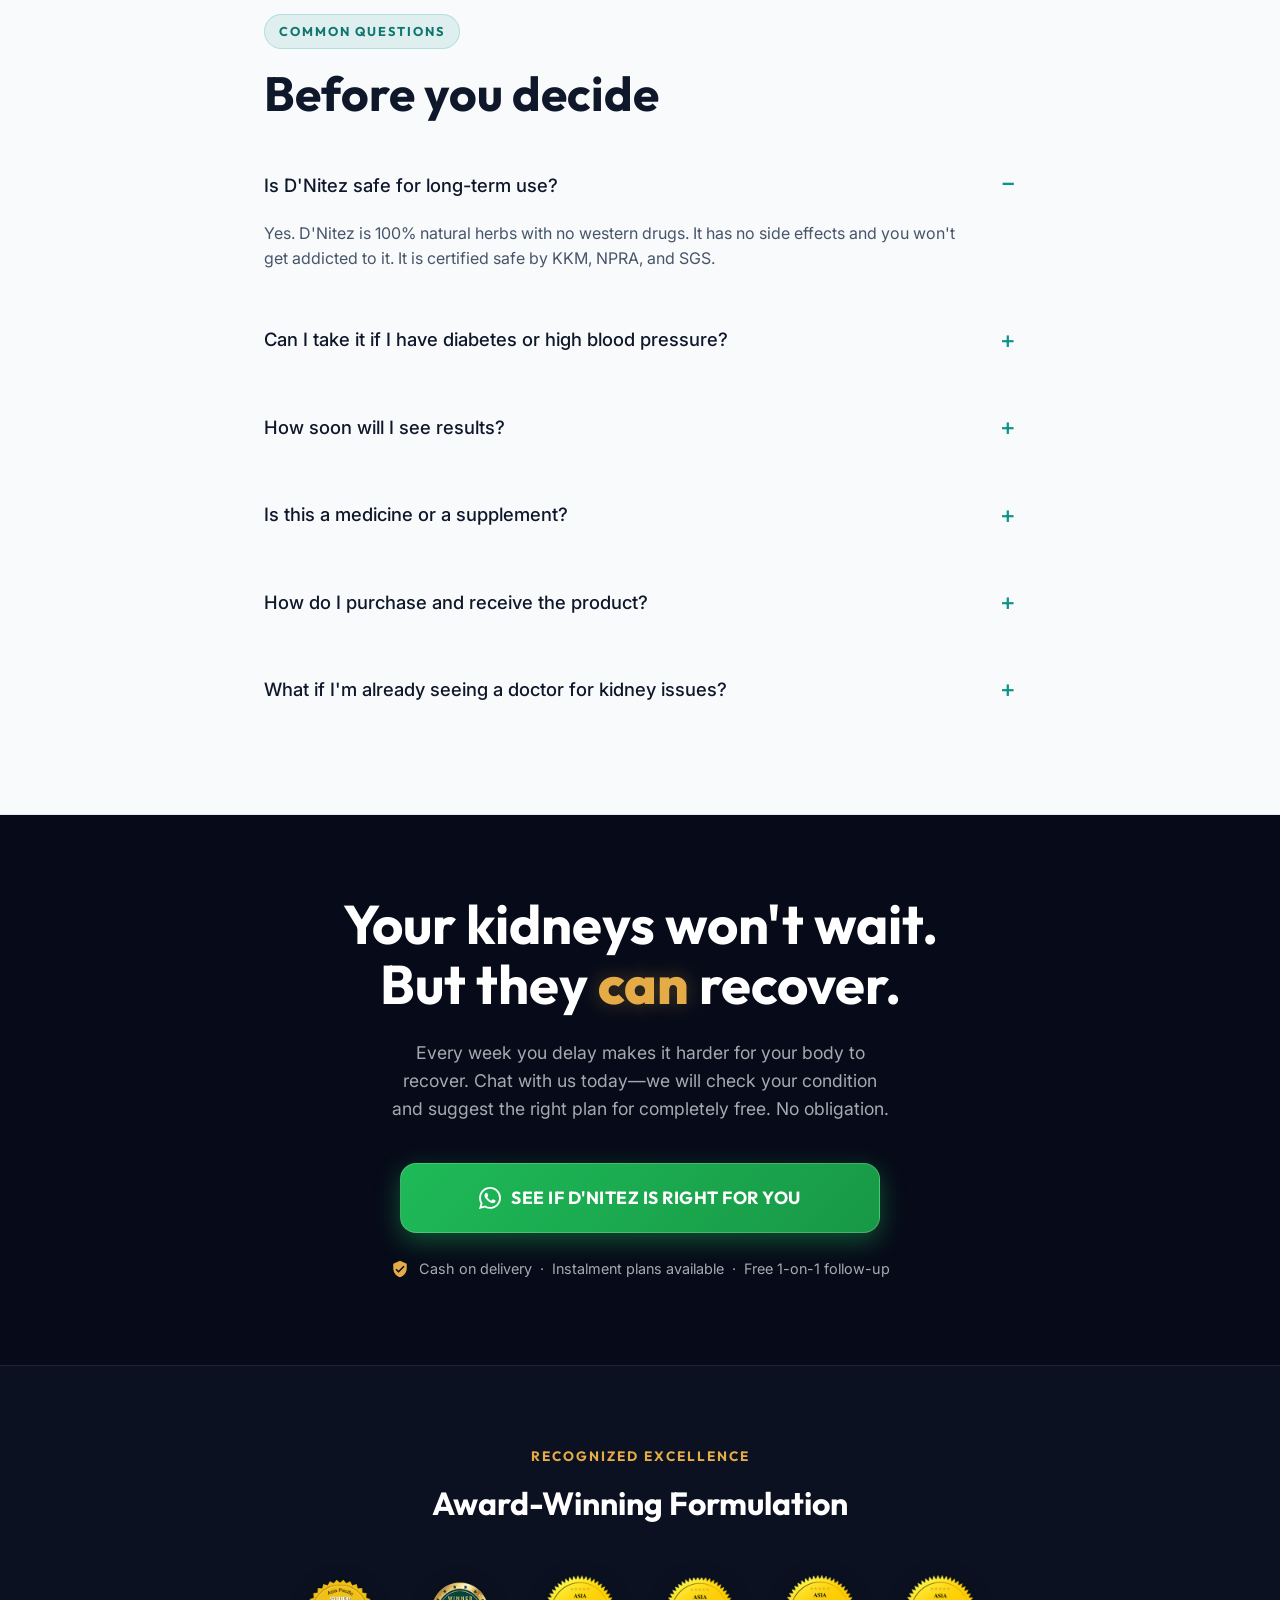
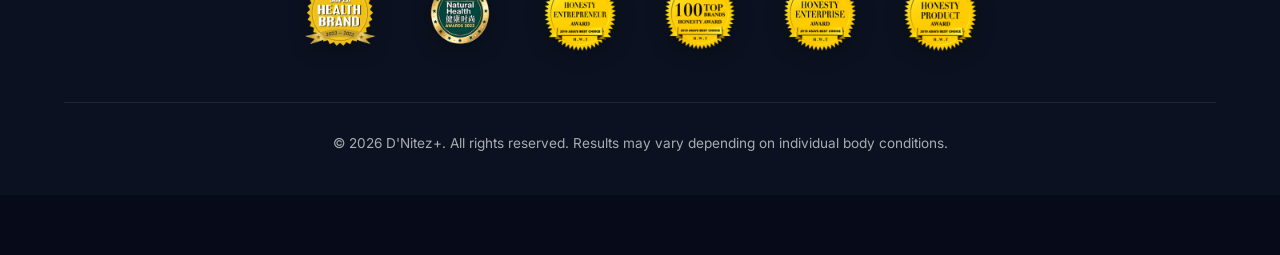
==== commit 883f788d: "Add files via upload" ====
--- a/index.html
+++ b/index.html
@@ -1,479 +1,479 @@
-<!DOCTYPE html>
-<html lang="en">
-<head>
-<meta charset="UTF-8">
-<meta name="viewport" content="width=device-width, initial-scale=1.0">
-<meta name="color-scheme" content="dark">
-<meta name="theme-color" content="#070b19">
-<title>Stop Night Urination Ruining Your Sleep - Natural Kidney Support</title>
-<link rel="preconnect" href="https://fonts.googleapis.com">
-<link rel="preconnect" href="https://fonts.gstatic.com" crossorigin>
-<link href="https://fonts.googleapis.com/css2?family=Inter:wght@400;500;600;700;800&family=Outfit:wght@400;500;600;700;800&display=swap" rel="stylesheet">
-<link rel="stylesheet" href="styles.css">
-</head>
-
-<body>
-
-<!-- ===== TOP BAR ===== -->
-<div class="top-bar">
-  🏆 Asia Pacific Super Health Brand 2023 · 2024 · 2025 - 3 Straight Years
-</div>
-
-<!-- ===== FLOATING CTA BAR ===== -->
-<div class="floating-cta" id="floatingCta">
-  <div class="floating-cta__text">
-    <strong>Free 1-on-1 consultation</strong><br>
-    Find the right plan for your condition
-  </div>
-  <a href="https://wa.me/60XXXXXXXXXX?text=Hi%2C%20I%27d%20like%20to%20know%20more%20about%20D%27Nitez%20for%20my%20kidney%20health." class="btn-cta" id="floatingBtn">
-    <svg viewBox="0 0 24 24"><path d="M17.472 14.382c-.297-.149-1.758-.867-2.03-.967-.273-.099-.471-.148-.67.15-.197.297-.767.966-.94 1.164-.173.199-.347.223-.644.075-.297-.15-1.255-.463-2.39-1.475-.883-.788-1.48-1.761-1.653-2.059-.173-.297-.018-.458.13-.606.134-.133.298-.347.446-.52.149-.174.198-.298.298-.497.099-.198.05-.371-.025-.52-.075-.149-.669-1.612-.916-2.207-.242-.579-.487-.5-.669-.51-.173-.008-.371-.01-.57-.01-.198 0-.52.074-.792.372-.272.297-1.04 1.016-1.04 2.479 0 1.462 1.065 2.875 1.213 3.074.149.198 2.096 3.2 5.077 4.487.709.306 1.262.489 1.694.625.712.227 1.36.195 1.871.118.571-.085 1.758-.719 2.006-1.413.248-.694.248-1.289.173-1.413-.074-.124-.272-.198-.57-.347m-5.421 7.403h-.004a9.87 9.87 0 01-5.031-1.378l-.361-.214-3.741.982.998-3.648-.235-.374a9.86 9.86 0 01-1.51-5.26c.001-5.45 4.436-9.884 9.888-9.884 2.64 0 5.122 1.03 6.988 2.898a9.825 9.825 0 012.893 6.994c-.003 5.45-4.437 9.884-9.885 9.884m8.413-18.297A11.815 11.815 0 0012.05 0C5.495 0 .16 5.335.157 11.892c0 2.096.547 4.142 1.588 5.945L.057 24l6.305-1.654a11.882 11.882 0 005.683 1.448h.005c6.554 0 11.89-5.335 11.893-11.893a11.821 11.821 0 00-3.48-8.413z"/></svg>
-    Chat Now
-  </a>
-</div>
-
-<!-- ===== HERO ===== -->
-<section class="hero fade-in">
-  <div class="container container--wide">
-    <div class="hero__grid">
-      <div class="hero__content">
-        <div class="hero__badge">For those already seeking answers</div>
-        <h1>Waking up 3–5 times a night <em>is not just old age.</em><br>It's your kidneys warning you.</h1>
-        <p class="hero__sub">
-          You've tried drinking less water at night. You've stopped taking coffee. Maybe you even saw a doctor, but <strong>the frequent toilet trips haven't stopped</strong>, and you still see foamy bubbles in the toilet bowl.
-        </p>
-        <a href="#solution" class="btn-cta fade-in">
-          <svg viewBox="0 0 24 24"><path d="M17.472 14.382c-.297-.149-1.758-.867-2.03-.967-.273-.099-.471-.148-.67.15-.197.297-.767.966-.94 1.164-.173.199-.347.223-.644.075-.297-.15-1.255-.463-2.39-1.475-.883-.788-1.48-1.761-1.653-2.059-.173-.297-.018-.458.13-.606.134-.133.298-.347.446-.52.149-.174.198-.298.298-.497.099-.198.05-.371-.025-.52-.075-.149-.669-1.612-.916-2.207-.242-.579-.487-.5-.669-.51-.173-.008-.371-.01-.57-.01-.198 0-.52.074-.792.372-.272.297-1.04 1.016-1.04 2.479 0 1.462 1.065 2.875 1.213 3.074.149.198 2.096 3.2 5.077 4.487.709.306 1.262.489 1.694.625.712.227 1.36.195 1.871.118.571-.085 1.758-.719 2.006-1.413.248-.694.248-1.289.173-1.413-.074-.124-.272-.198-.57-.347m-5.421 7.403h-.004a9.87 9.87 0 01-5.031-1.378l-.361-.214-3.741.982.998-3.648-.235-.374a9.86 9.86 0 01-1.51-5.26c.001-5.45 4.436-9.884 9.888-9.884 2.64 0 5.122 1.03 6.988 2.898a9.825 9.825 0 012.893 6.994c-.003 5.45-4.437 9.884-9.885 9.884m8.413-18.297A11.815 11.815 0 0012.05 0C5.495 0 .16 5.335.157 11.892c0 2.096.547 4.142 1.588 5.945L.057 24l6.305-1.654a11.882 11.882 0 005.683 1.448h.005c6.554 0 11.89-5.335 11.893-11.893a11.821 11.821 0 00-3.48-8.413z"/></svg>
-          Get Your Free Assessment
-        </a>
-        <div class="hero__testimonial fade-in">
-          <p class="hero__testimonial-text">"I used to wake up 4-5 times every night. After 3 weeks on D'Nitez, I'm down to once. I finally feel rested."</p>
-          <div class="hero__testimonial-author">- Ahmad H., Verified Buyer</div>
-        </div>
-      </div>
-      <div class="hero__image">
-        <img src="Product%20Image/D.nitez_.png" alt="D'Nitez Premium Package" />
-      </div>
-    </div>
-  </div>
-</section>
-
-<!-- ===== SOCIAL PROOF BAR ===== -->
-<div class="proof-bar fade-in">
-  <div class="container proof-bar__inner">
-    <div class="proof-item">
-      <strong>50,000+</strong> customers
-    </div>
-    <div class="proof-item">
-      <strong>7–14 days</strong> to results
-    </div>
-    <div class="proof-item">
-      <strong>KKM</strong> approved
-    </div>
-    <div class="proof-item">
-      <strong>SGS</strong> tested
-    </div>
-  </div>
-</div>
-
-<!-- ===== THE REAL PROBLEM ===== -->
-<section class="section">
-  <div class="container">
-    <div class="section__label fade-in">Sound familiar?</div>
-    <h2 class="section__title fade-in">The things you've been telling yourself</h2>
-    <p class="section__desc fade-in">If you're reading this, chances are you've already tried a few things. And none of them have really worked.</p>
-
-    <div class="problem-card fade-in">
-      <div class="problem-card__q"><strong>"I just drink too much water at night"</strong></div>
-      <div class="problem-card__a">You already drink less water and stop by 7pm. But you still wake up at 2am, 3am, 4am. The problem is not the water, it is how your kidneys process it.</div>
-    </div>
-
-    <div class="problem-card fade-in">
-      <div class="problem-card__q"><strong>"It must be my age, everyone gets this"</strong></div>
-      <div class="problem-card__a">Waking up to pee at night affects many people, but it is not normal. It is a sign that your kidneys are getting weaker, and it usually gets worse if you ignore it.</div>
-    </div>
-
-    <div class="problem-card fade-in">
-      <div class="problem-card__q"><strong>"The foamy urine comes and goes, so it's probably fine"</strong></div>
-      <div class="problem-card__a">Foamy urine means too much protein is leaking from your kidneys. Even if it only happens sometimes, you cannot ignore it. It is an early sign of kidney problems.</div>
-    </div>
-
-    <div class="danger-callout fade-in">
-      <div class="danger-callout__title" style="font-size: 1.45rem;">
-        <svg viewBox="0 0 24 24"><path d="M1 21h22L12 2 1 21zm12-3h-2v-2h2v2zm0-4h-2v-4h2v4z"/></svg>
-        <strong>Here's what most people don't realise</strong>
-      </div>
-      <p>Waking up to pee and foamy urine are not minor issues. They are <strong>serious warning signs</strong>. If ignored, kidney problems can get worse and slowly lead to dialysis. <strong>You must take action now, while your kidneys can still heal.</strong></p>
-    </div>
-  </div>
-</section>
-
-<!-- ===== WHY NOTHING HAS WORKED ===== -->
-<section class="section section--alt">
-  <div class="container">
-    <div class="section__label fade-in">The real issue</div>
-    <h2 class="section__title fade-in">Why what you've tried hasn't worked</h2>
-    <p class="section__desc fade-in">Most solutions only hide the symptoms. They do not repair the kidneys that are actually suffering.</p>
-
-    <div class="comparison fade-in">
-      <div class="comparison__col comparison__col--old">
-        <div class="comparison__label">What most people try</div>
-        <div class="comparison__item">Drink less water</div>
-        <div class="comparison__item">Stop coffee and alcohol</div>
-        <div class="comparison__item">Take sleeping pills</div>
-        <div class="comparison__item">Just ignore it</div>
-      </div>
-      <div class="comparison__col comparison__col--new">
-        <div class="comparison__label">What actually helps</div>
-        <div class="comparison__item">Strengthen kidney function</div>
-        <div class="comparison__item">Protect kidney cells from damage</div>
-        <div class="comparison__item">Improve prostate and bladder control</div>
-        <div class="comparison__item">Get deep, unbroken sleep</div>
-      </div>
-    </div>
-
-    <p style="font-size:1.0rem; color: inherit; opacity: 0.8; margin-top: 20px; font-style: italic;">The difference? One only treats the surface. The other fixes the root cause—your kidneys, bladder, and sleep—so your body can actually heal.</p>
-  </div>
-</section>
-
-<!-- ===== THE SOLUTION ===== -->
-<section class="section" id="solution">
-  <div class="container">
-    <div class="section__label fade-in">The solution</div>
-    <h2 class="section__title fade-in">D'Nitez+ Kidney support that works while you sleep</h2>
-
-    <div class="solution__grid" style="display: grid; grid-template-columns: 1fr 1fr; gap: 40px; align-items: center; margin-bottom: 40px;">
-      <div class="solution-intro fade-in" style="margin-bottom: 0;">
-        <div class="solution-intro__title">A different approach</div>
-        <p>Instead of hiding symptoms with medicine, D'Nitez+ uses a 100% natural herbal formula to strengthen your kidneys, calm your nerves, and repair your body while you sleep. Just take one sachet before bed, that's it.</p>
-      </div>
-      <div class="solution-image fade-in" style="text-align: center;">
-        <img src="Product%20Image/D.nitez_.png" alt="D'Nitez Multiple Packs" style="max-width: 100%; filter: drop-shadow(0 30px 40px rgba(0,0,0,0.6)) drop-shadow(0 0 30px rgba(45,225,194,0.2)); animation: floatImg 6s ease-in-out infinite;" />
-      </div>
-    </div>
-
-    <h3 style="font-size: clamp(2.2rem, 5vw, 3rem); font-family: 'Outfit', sans-serif; font-weight: 800; color: #fff; margin-bottom: 50px; text-align: center; text-shadow: 0 0 20px rgba(255,255,255,0.1);">What's Inside D'Nitez And How It Helps You</h3>
-
-    <!-- STAGE 1 -->
-    <div class="benefit-stage fade-in">
-      <div class="benefit-stage__header">
-        <div class="benefit-stage__number">#1</div>
-        <div class="benefit-stage__title-group">
-          <h4 class="benefit-stage__title">Reduce Urine Bubble & Night Urination</h4>
-          
-          <div class="ingredient-grid ingredient-grid--stage">
-            <!-- NAC -->
-            <div class="ingredient-card fade-in">
-              <div class="ingredient-card__tag ingredient-card__tag--teal">Stops Protein Leak</div>
-              <img src="Product%20Image/nac_powder.png" alt="NAC Powder" class="ingredient-card__photo" />
-              <div class="ingredient-card__content">
-                <div class="ingredient-card__name">NAC (N-Acetyl Cysteine)</div>
-                <div class="ingredient-card__role">Protects your kidney cells from damage, actively helping to <strong>reduce protein leakage</strong> (the main cause of foamy urine).</div>
-              </div>
-            </div>
-
-            <!-- Saw Palmetto -->
-            <div class="ingredient-card fade-in">
-              <div class="ingredient-card__tag ingredient-card__tag--gold">Reduce Night Urine</div>
-              <img src="Product%20Image/saw_palmetto.png" alt="Saw Palmetto Extract" class="ingredient-card__photo" />
-              <div class="ingredient-card__content">
-                <div class="ingredient-card__name">Saw Palmetto Extract</div>
-                <div class="ingredient-card__role">Supports your prostate and bladder to <strong>reduce frequent night urination</strong>, stopping those frustrating toilet trips.</div>
-              </div>
-            </div>
-          </div>
-        </div>
-      </div>
-    </div>
-
-    <!-- STAGE 2 -->
-    <div class="benefit-stage fade-in">
-      <div class="benefit-stage__header">
-        <div class="benefit-stage__number">#2</div>
-        <div class="benefit-stage__title-group">
-          <h4 class="benefit-stage__title">Promote Deep Sleep</h4>
-          
-          <div class="ingredient-grid ingredient-grid--stage">
-            <!-- Valerian Root -->
-            <div class="ingredient-card fade-in">
-              <div class="ingredient-card__tag ingredient-card__tag--teal">Sleep Well</div>
-              <img src="Product%20Image/valerian_root.png" alt="Valerian Root Extract" class="ingredient-card__photo" />
-              <div class="ingredient-card__content">
-                <div class="ingredient-card__name">Valerian Root Extract</div>
-                <div class="ingredient-card__role">Improves your sleep quality to <strong>help you stay asleep till morning</strong> without feeling tired or dizzy when you wake up.</div>
-              </div>
-            </div>
-
-            <!-- Natural GABA -->
-            <div class="ingredient-card fade-in">
-              <div class="ingredient-card__tag ingredient-card__tag--gold">Deep Sleep</div>
-              <img src="Product%20Image/gaba_almonds.png" alt="Natural GABA" class="ingredient-card__photo" />
-              <div class="ingredient-card__content">
-                <div class="ingredient-card__name">Natural GABA (from Almond Protein)</div>
-                <div class="ingredient-card__role">Relaxes your nervous system to <strong>promote deep, unbroken sleep</strong>, giving your body the rest it needs to heal naturally.</div>
-              </div>
-            </div>
-          </div>
-        </div>
-      </div>
-    </div>
-
-    <!-- STAGE 3 -->
-    <div class="benefit-stage fade-in">
-      <div class="benefit-stage__header">
-        <div class="benefit-stage__number">#3</div>
-        <div class="benefit-stage__title-group">
-          <h4 class="benefit-stage__title">Maximize Nutrient Absorption</h4>
-          
-          <div class="ingredient-grid ingredient-grid--stage">
-            <!-- DigeZyme -->
-            <div class="ingredient-card ingredient-card--horizontal fade-in">
-              <div class="ingredient-card__tag ingredient-card__tag--teal ingredient-card__tag--no-shadow">Faster Recovery</div>
-              <img src="Product%20Image/digesyme.png" alt="DigeZyme Multi-Enzyme Complex" class="ingredient-card__photo" />
-              <div class="ingredient-card__content">
-                <div class="ingredient-card__name">DigeZyme® Technology</div>
-                <div class="ingredient-card__role">Ensures all powerful nutrients are <strong>broken down and fully absorbed</strong> by your body for maximum effectiveness.</div>
-              </div>
-            </div>
-          </div>
-        </div>
-      </div>
-    </div>
-
-    <div class="ingredient-support fade-in">
-      <div class="ingredient-support__pill">100% Natural</div>
-      <div class="ingredient-support__pill">No Drugs</div>
-      <div class="ingredient-support__pill">No Side Effects</div>
-    </div>
-  </div>
-</section>
-
-<!-- ===== WHAT TO EXPECT ===== -->
-<section class="section section--alt">
-  <div class="container">
-    <div class="section__label fade-in">WHAT TO EXPECT</div>
-    <h2 class="section__title fade-in">Your Recovery Timeline With Just 1 Sachet Before Bed</h2>
-    <p class="section__desc fade-in">We don't promise overnight miracles. Here's what most customers honestly experience.</p>
-
-    <div class="timeline fade-in">
-      <div class="timeline__item">
-        <div class="timeline__dot"></div>
-        <div class="timeline__week">Month 1–2</div>
-        <div class="timeline__text">You Wake Up Less at Night. Less Foamy Urine.</div>
-        <div class="timeline__sub">You start sleeping longer without waking up to use the toilet. Your body is beginning to respond.</div>
-      </div>
-      <div class="timeline__item">
-        <div class="timeline__dot"></div>
-        <div class="timeline__week">Month 3–4</div>
-        <div class="timeline__text">Urine Colour and Smell Return to Normal.</div>
-        <div class="timeline__sub">Sleep quality improves noticeably. You wake up feeling more energetic than you have in a long time.</div>
-      </div>
-      <div class="timeline__item">
-        <div class="timeline__dot"></div>
-        <div class="timeline__week">Month 5+</div>
-        <div class="timeline__text">Sleeping Through the Night. No More Foamy Urine.</div>
-        <div class="timeline__sub">Night urination and foamy urine mostly resolved. Sustained improvement in sleep, urination and overall kidney health as long as you stay consistent. 💪</div>
-      </div>
-    </div>
-
-    <div class="fade-in" style="margin-top: 48px; text-align: center;">
-      <a href="https://wa.me/60XXXXXXXXXX?text=Hi%2C%20I%20want%20to%20check%20which%20D%27Nitez%20plan%20is%20right%20for%20me." class="btn-cta-full">
-        <svg viewBox="0 0 24 24"><path d="M17.472 14.382c-.297-.149-1.758-.867-2.03-.967-.273-.099-.471-.148-.67.15-.197.297-.767.966-.94 1.164-.173.199-.347.223-.644.075-.297-.15-1.255-.463-2.39-1.475-.883-.788-1.48-1.761-1.653-2.059-.173-.297-.018-.458.13-.606.134-.133.298-.347.446-.52.149-.174.198-.298.298-.497.099-.198.05-.371-.025-.52-.075-.149-.669-1.612-.916-2.207-.242-.579-.487-.5-.669-.51-.173-.008-.371-.01-.57-.01-.198 0-.52.074-.792.372-.272.297-1.04 1.016-1.04 2.479 0 1.462 1.065 2.875 1.213 3.074.149.198 2.096 3.2 5.077 4.487.709.306 1.262.489 1.694.625.712.227 1.36.195 1.871.118.571-.085 1.758-.719 2.006-1.413.248-.694.248-1.289.173-1.413-.074-.124-.272-.198-.57-.347m-5.421 7.403h-.004a9.87 9.87 0 01-5.031-1.378l-.361-.214-3.741.982.998-3.648-.235-.374a9.86 9.86 0 01-1.51-5.26c.001-5.45 4.436-9.884 9.888-9.884 2.64 0 5.122 1.03 6.988 2.898a9.825 9.825 0 012.893 6.994c-.003 5.45-4.437 9.884-9.885 9.884m8.413-18.297A11.815 11.815 0 0012.05 0C5.495 0 .16 5.335.157 11.892c0 2.096.547 4.142 1.588 5.945L.057 24l6.305-1.654a11.882 11.882 0 005.683 1.448h.005c6.554 0 11.89-5.335 11.893-11.893a11.821 11.821 0 00-3.48-8.413z"/></svg>
-        Find Out Which Plan Suits You — Free Chat
-      </a>
-      <div class="btn-subtle">No obligation. Takes 2 minutes. Cash on delivery available.</div>
-    </div>
-  </div>
-</section>
-
-<!-- ===== TESTIMONIALS ===== -->
-<section class="section">
-  <div class="container">
-    <div class="section__label fade-in">Real stories</div>
-    <h2 class="section__title fade-in">From people who were exactly where you are</h2>
-    <p class="section__desc fade-in">Real WhatsApp messages from real customers sharing their results.</p>
-
-    <div class="testimonial-grid fade-in">
-      <div class="testimonial-screenshot">
-        <img src="Testimonials/A.jpg" alt="Customer WhatsApp testimonial" />
-      </div>
-      <div class="testimonial-screenshot">
-        <img src="Testimonials/B.jpg" alt="Customer WhatsApp testimonial" />
-      </div>
-      <div class="testimonial-screenshot">
-        <img src="Testimonials/C.jpg" alt="Customer WhatsApp testimonial" />
-      </div>
-      <div class="testimonial-screenshot">
-        <img src="Testimonials/D.jpg" alt="Customer WhatsApp testimonial" />
-      </div>
-      <div class="testimonial-screenshot">
-        <img src="Testimonials/E.jpg" alt="Customer WhatsApp testimonial" />
-      </div>
-      <div class="testimonial-screenshot">
-        <img src="Testimonials/F.jpg" alt="Customer WhatsApp testimonial" />
-      </div>
-    </div>
-  </div>
-</section>
-
-<!-- ===== CERTIFICATIONS & TRUST ===== -->
-<section class="section section--alt">
-  <div class="container text-center">
-    <div class="section__label fade-in">Trust &amp; safety</div>
-    <h2 class="section__title fade-in">Trusted by Malaysians for <strong style="color: var(--accent-gold); font-weight: 800;">Over 6 Years</strong></h2>
-    
-    <div class="trust-grid" style="margin-top: 40px; text-align: left;">
-      <div class="trust-grid__left fade-in">
-        <div class="mou-section" style="margin-top: 0;">
-          <img src="Certificates/Dr_Samuel_Choo_MOU.jpg" alt="Dr. Samuel Choo signing MOU with TAR UMT" class="mou-image" />
-          <p class="mou-caption">Dr. Samuel Choo signing the Memorandum of Understanding (MOU) with Tunku Abdul Rahman University of Management and Technology (TAR UMT).</p>
-        </div>
-      </div>
-      <div class="trust-grid__right">
-        <p class="section__desc fade-in" style="text-align: left; margin-left: 0;">D'Nitez+ isn't another generic supplement. It was formulated by a professional medical R&amp;D team and holds more safety certifications than almost any product in its category.</p>
-
-        <div class="cert-logos fade-in" style="justify-content: flex-start; margin: 30px 0;">
-          <div class="cert-logo-wrapper">
-            <img src="Certificates/kkm-logo-baru-01-8-edited.avif" alt="KKM Certified" style="transform: scale(1.4);" />
-            <div class="cert-check"><svg viewBox="0 0 24 24"><path d="M12 2C6.48 2 2 6.48 2 12s4.48 10 10 10 10-4.48 10-10S17.52 2 12 2zm-2 15l-5-5 1.41-1.41L10 14.17l7.59-7.59L19 8l-9 9z" fill="#10b981"/></svg></div>
-          </div>
-          <div class="cert-logo-wrapper">
-            <img src="Certificates/Halal.png" alt="Halal Certified" />
-            <div class="cert-check"><svg viewBox="0 0 24 24"><path d="M12 2C6.48 2 2 6.48 2 12s4.48 10 10 10 10-4.48 10-10S17.52 2 12 2zm-2 15l-5-5 1.41-1.41L10 14.17l7.59-7.59L19 8l-9 9z" fill="#10b981"/></svg></div>
-          </div>
-          <div class="cert-logo-wrapper">
-            <img src="Certificates/NPRA.jpg" alt="NPRA Certified" />
-            <div class="cert-check"><svg viewBox="0 0 24 24"><path d="M12 2C6.48 2 2 6.48 2 12s4.48 10 10 10 10-4.48 10-10S17.52 2 12 2zm-2 15l-5-5 1.41-1.41L10 14.17l7.59-7.59L19 8l-9 9z" fill="#10b981"/></svg></div>
-          </div>
-          <div class="cert-logo-wrapper">
-            <img src="Certificates/SGS.png" alt="SGS International" />
-            <div class="cert-check"><svg viewBox="0 0 24 24"><path d="M12 2C6.48 2 2 6.48 2 12s4.48 10 10 10 10-4.48 10-10S17.52 2 12 2zm-2 15l-5-5 1.41-1.41L10 14.17l7.59-7.59L19 8l-9 9z" fill="#10b981"/></svg></div>
-          </div>
-          <div class="cert-logo-wrapper">
-            <img src="Certificates/images.png" alt="FDA Certified" />
-            <div class="cert-check"><svg viewBox="0 0 24 24"><path d="M12 2C6.48 2 2 6.48 2 12s4.48 10 10 10 10-4.48 10-10S17.52 2 12 2zm-2 15l-5-5 1.41-1.41L10 14.17l7.59-7.59L19 8l-9 9z" fill="#10b981"/></svg></div>
-          </div>
-        </div>
-      </div>
-    </div>
-  </div>
-</section>
-
-<!-- ===== HOW TO USE ===== -->
-<section class="section how-to-section">
-  <div class="container">
-    <div class="section__label fade-in">Simple to use</div>
-    <h2 class="section__title fade-in" style="background: none; -webkit-text-fill-color: initial; color: #fff;">Just one sachet before bed</h2>
-    <p class="section__desc fade-in">No mixing, no brewing, no complicated routine. Here's how it works:</p>
-
-    <div class="how-to-grid">
-      <div class="how-to-content">
-        <div class="steps fade-in">
-          <div class="step">
-            <div class="step__num">1</div>
-            <div>
-              <div class="step__title">Tear open the sachet</div>
-              <div class="step__desc">Take it about 1 hour before you plan to sleep.</div>
-            </div>
-          </div>
-          <div class="step">
-            <div class="step__num">2</div>
-            <div>
-              <div class="step__title">Pour directly into your mouth</div>
-              <div class="step__desc">Take 2–3 small mouthfuls per sachet. Follow with a sip of water.</div>
-            </div>
-          </div>
-          <div class="step">
-            <div class="step__num">3</div>
-            <div>
-              <div class="step__title">Sleep &amp; let it work</div>
-              <div class="step__desc">The formula repairs your kidneys while you sleep. If you take clinic medicine, just leave a 1-hour gap.</div>
-            </div>
-          </div>
-        </div>
-      </div>
-      <div class="how-to-image fade-in">
-        <div class="sachets-glow"></div>
-        <img src="Product%20Image/2sachets.png" alt="D'Nitez Sachets" class="sachets-img" />
-      </div>
-    </div>
-  </div>
-</section>
-
-<!-- ===== FAQ ===== -->
-<section class="section section--alt">
-  <div class="container">
-    <div class="section__label fade-in">Common questions</div>
-    <h2 class="section__title fade-in">Before you decide</h2>
-
-    <div class="faq-item open fade-in">
-      <div class="faq-q" onclick="toggleFaq(this)">Is D'Nitez safe for long-term use?</div>
-      <div class="faq-a">Yes. D'Nitez is 100% natural herbs with no western drugs. It has no side effects and you won't get addicted to it. It is certified safe by KKM, NPRA, and SGS.</div>
-    </div>
-
-    <div class="faq-item fade-in">
-      <div class="faq-q" onclick="toggleFaq(this)">Can I take it if I have diabetes or high blood pressure?</div>
-      <div class="faq-a">Yes. D'Nitez is safe for those with diabetes, high blood pressure, and high cholesterol. If you are taking clinic medicine, just take D'Nitez 1 hour after your medicine.</div>
-    </div>
-
-    <div class="faq-item fade-in">
-      <div class="faq-q" onclick="toggleFaq(this)">How soon will I see results?</div>
-      <div class="faq-a">Most customers see fewer night toilet trips and better sleep within 2 weeks. For foamy urine and kidney repair, taking it for 4 to 8 weeks will show the best results.</div>
-    </div>
-
-    <div class="faq-item fade-in">
-      <div class="faq-q" onclick="toggleFaq(this)">Is this a medicine or a supplement?</div>
-      <div class="faq-a">D'Nitez is a natural health supplement, not a drug. It contains only herbal extracts to naturally repair your kidneys and sleep.</div>
-    </div>
-
-    <div class="faq-item fade-in">
-      <div class="faq-q" onclick="toggleFaq(this)">How do I purchase and receive the product?</div>
-      <div class="faq-a">Just tap the WhatsApp button to chat with us. We will suggest the best plan for your condition. We offer Cash on Delivery (COD) and free 1-on-1 follow-up service.</div>
-    </div>
-
-    <div class="faq-item fade-in">
-      <div class="faq-q" onclick="toggleFaq(this)">What if I'm already seeing a doctor for kidney issues?</div>
-      <div class="faq-a">D'Nitez works well with your doctor's treatment. Many customers take it alongside their clinic medicine and see much better kidney test results over time.</div>
-    </div>
-  </div>
-</section>
-
-<!-- ===== FINAL CTA ===== -->
-<section class="final-cta fade-in">
-  <div class="container">
-    <h2 style="font-size: clamp(2.4rem, 5vw, 3.4rem); line-height: 1.1;">Your kidneys won't wait.<br>But they <em style="color: var(--accent-gold); font-style: normal; font-weight: 800; text-shadow: 0 0 20px rgba(228,171,70,0.3);">can</em> recover.</h2>
-    <p>Every week you delay makes it harder for your body to recover. Chat with us today—we will check your condition and suggest the right plan for completely free. No obligation.</p>
-
-    <a href="https://wa.me/60XXXXXXXXXX?text=Hi%2C%20I%20saw%20the%20D%27Nitez%20page%20and%20would%20like%20a%20free%20assessment%20for%20my%20condition." class="btn-cta-full fade-in" style="max-width: 480px; margin: 0 auto;">
-      <svg viewBox="0 0 24 24"><path d="M17.472 14.382c-.297-.149-1.758-.867-2.03-.967-.273-.099-.471-.148-.67.15-.197.297-.767.966-.94 1.164-.173.199-.347.223-.644.075-.297-.15-1.255-.463-2.39-1.475-.883-.788-1.48-1.761-1.653-2.059-.173-.297-.018-.458.13-.606.134-.133.298-.347.446-.52.149-.174.198-.298.298-.497.099-.198.05-.371-.025-.52-.075-.149-.669-1.612-.916-2.207-.242-.579-.487-.5-.669-.51-.173-.008-.371-.01-.57-.01-.198 0-.52.074-.792.372-.272.297-1.04 1.016-1.04 2.479 0 1.462 1.065 2.875 1.213 3.074.149.198 2.096 3.2 5.077 4.487.709.306 1.262.489 1.694.625.712.227 1.36.195 1.871.118.571-.085 1.758-.719 2.006-1.413.248-.694.248-1.289.173-1.413-.074-.124-.272-.198-.57-.347m-5.421 7.403h-.004a9.87 9.87 0 01-5.031-1.378l-.361-.214-3.741.982.998-3.648-.235-.374a9.86 9.86 0 01-1.51-5.26c.001-5.45 4.436-9.884 9.888-9.884 2.64 0 5.122 1.03 6.988 2.898a9.825 9.825 0 012.893 6.994c-.003 5.45-4.437 9.884-9.885 9.884m8.413-18.297A11.815 11.815 0 0012.05 0C5.495 0 .16 5.335.157 11.892c0 2.096.547 4.142 1.588 5.945L.057 24l6.305-1.654a11.882 11.882 0 005.683 1.448h.005c6.554 0 11.89-5.335 11.893-11.893a11.821 11.821 0 00-3.48-8.413z"/></svg>
-      Start Your Free Assessment on WhatsApp
-    </a>
-    <div class="guarantee fade-in">
-      <svg viewBox="0 0 24 24"><path d="M12 1L3 5v6c0 5.55 3.84 10.74 9 12 5.16-1.26 9-6.45 9-12V5l-9-4zm-2 16l-4-4 1.41-1.41L10 14.17l6.59-6.59L18 9l-8 8z"/></svg>
-      Cash on delivery &nbsp;·&nbsp; Instalment plans available &nbsp;·&nbsp; Free 1-on-1 follow-up
-    </div>
-  </div>
-</section>
-
-<!-- ===== FOOTER & AWARDS ===== -->
-<footer class="footer fade-in">
-  <div class="container container--wide text-center">
-    <div class="footer__label fade-in">Recognized Excellence</div>
-    <h2 class="footer__title fade-in">Award-Winning Formulation</h2>
-    <div class="award-logos fade-in">
-      <img src="Awards/Home_Logo-2.png" alt="Excellence Award" />
-      <img src="Awards/Rectangle-86.png" alt="Excellence Award" />
-      <img src="Awards/Rectangle-90-1.png" alt="Excellence Award" />
-      <img src="Awards/Rectangle-91.png" alt="Excellence Award" />
-      <img src="Awards/Rectangle-93-1-1.png" alt="Excellence Award" />
-      <img src="Awards/Rectangle-93-1.png" alt="Excellence Award" />
-    </div>
-    <div class="footer__legal fade-in">
-      <p>&copy; 2026 D'Nitez+. All rights reserved. Results may vary depending on individual body conditions.</p>
-    </div>
-  </div>
-</footer>
-
-<script src="script.js"></script>
-
-</body>
-</html>
+<!DOCTYPE html>
+<html lang="en">
+<head>
+<meta charset="UTF-8">
+<meta name="viewport" content="width=device-width, initial-scale=1.0">
+<meta name="color-scheme" content="dark">
+<meta name="theme-color" content="#070b19">
+<title>Stop Night Urination Ruining Your Sleep - Natural Kidney Support</title>
+<link rel="preconnect" href="https://fonts.googleapis.com">
+<link rel="preconnect" href="https://fonts.gstatic.com" crossorigin>
+<link href="https://fonts.googleapis.com/css2?family=Inter:wght@400;500;600;700;800&family=Outfit:wght@400;500;600;700;800&display=swap" rel="stylesheet">
+<link rel="stylesheet" href="styles.css">
+</head>
+
+<body>
+
+<!-- ===== TOP BAR ===== -->
+<div class="top-bar">
+  🏆 Asia Pacific Super Health Brand 2023 · 2024 · 2025 - 3 Straight Years
+</div>
+
+<!-- ===== FLOATING CTA BAR ===== -->
+<div class="floating-cta" id="floatingCta">
+  <div class="floating-cta__text">
+    <strong>See If D'Nitez Is Right For You</strong><br>
+    Find out which plan suits your condition
+  </div>
+  <a href="https://wa.me/60172924357?text=Hi%2C%20I%27d%20like%20to%20know%20more%20about%20D%27Nitez" class="btn-cta" id="floatingBtn">
+    <svg viewBox="0 0 24 24"><path d="M17.472 14.382c-.297-.149-1.758-.867-2.03-.967-.273-.099-.471-.148-.67.15-.197.297-.767.966-.94 1.164-.173.199-.347.223-.644.075-.297-.15-1.255-.463-2.39-1.475-.883-.788-1.48-1.761-1.653-2.059-.173-.297-.018-.458.13-.606.134-.133.298-.347.446-.52.149-.174.198-.298.298-.497.099-.198.05-.371-.025-.52-.075-.149-.669-1.612-.916-2.207-.242-.579-.487-.5-.669-.51-.173-.008-.371-.01-.57-.01-.198 0-.52.074-.792.372-.272.297-1.04 1.016-1.04 2.479 0 1.462 1.065 2.875 1.213 3.074.149.198 2.096 3.2 5.077 4.487.709.306 1.262.489 1.694.625.712.227 1.36.195 1.871.118.571-.085 1.758-.719 2.006-1.413.248-.694.248-1.289.173-1.413-.074-.124-.272-.198-.57-.347m-5.421 7.403h-.004a9.87 9.87 0 01-5.031-1.378l-.361-.214-3.741.982.998-3.648-.235-.374a9.86 9.86 0 01-1.51-5.26c.001-5.45 4.436-9.884 9.888-9.884 2.64 0 5.122 1.03 6.988 2.898a9.825 9.825 0 012.893 6.994c-.003 5.45-4.437 9.884-9.885 9.884m8.413-18.297A11.815 11.815 0 0012.05 0C5.495 0 .16 5.335.157 11.892c0 2.096.547 4.142 1.588 5.945L.057 24l6.305-1.654a11.882 11.882 0 005.683 1.448h.005c6.554 0 11.89-5.335 11.893-11.893a11.821 11.821 0 00-3.48-8.413z"/></svg>
+    Chat Now
+  </a>
+</div>
+
+<!-- ===== HERO ===== -->
+<section class="hero fade-in">
+  <div class="container container--wide">
+    <div class="hero__grid">
+      <div class="hero__content">
+        <div class="hero__badge">For those already seeking answers</div>
+        <h1>Waking up 3–5 times a night <em>is not just old age.</em><br>It's your kidneys warning you.</h1>
+        <p class="hero__sub">
+          You've tried drinking less water at night. You've stopped taking coffee. Maybe you even saw a doctor, but <strong>the frequent toilet trips haven't stopped</strong>, and you still see foamy bubbles in the toilet bowl.
+        </p>
+        <a href="#solution" class="btn-cta fade-in">
+          <svg viewBox="0 0 24 24"><path d="M17.472 14.382c-.297-.149-1.758-.867-2.03-.967-.273-.099-.471-.148-.67.15-.197.297-.767.966-.94 1.164-.173.199-.347.223-.644.075-.297-.15-1.255-.463-2.39-1.475-.883-.788-1.48-1.761-1.653-2.059-.173-.297-.018-.458.13-.606.134-.133.298-.347.446-.52.149-.174.198-.298.298-.497.099-.198.05-.371-.025-.52-.075-.149-.669-1.612-.916-2.207-.242-.579-.487-.5-.669-.51-.173-.008-.371-.01-.57-.01-.198 0-.52.074-.792.372-.272.297-1.04 1.016-1.04 2.479 0 1.462 1.065 2.875 1.213 3.074.149.198 2.096 3.2 5.077 4.487.709.306 1.262.489 1.694.625.712.227 1.36.195 1.871.118.571-.085 1.758-.719 2.006-1.413.248-.694.248-1.289.173-1.413-.074-.124-.272-.198-.57-.347m-5.421 7.403h-.004a9.87 9.87 0 01-5.031-1.378l-.361-.214-3.741.982.998-3.648-.235-.374a9.86 9.86 0 01-1.51-5.26c.001-5.45 4.436-9.884 9.888-9.884 2.64 0 5.122 1.03 6.988 2.898a9.825 9.825 0 012.893 6.994c-.003 5.45-4.437 9.884-9.885 9.884m8.413-18.297A11.815 11.815 0 0012.05 0C5.495 0 .16 5.335.157 11.892c0 2.096.547 4.142 1.588 5.945L.057 24l6.305-1.654a11.882 11.882 0 005.683 1.448h.005c6.554 0 11.89-5.335 11.893-11.893a11.821 11.821 0 00-3.48-8.413z"/></svg>
+          See If D'Nitez Is Right For You
+        </a>
+        <div class="hero__testimonial fade-in">
+          <p class="hero__testimonial-text">"I used to wake up 4-5 times every night. After 3 weeks on D'Nitez, I'm down to once. I finally feel rested."</p>
+          <div class="hero__testimonial-author">- Ahmad H., Verified Buyer</div>
+        </div>
+      </div>
+      <div class="hero__image">
+        <img src="Product%20Image/D.nitez_.png" alt="D'Nitez Premium Package" />
+      </div>
+    </div>
+  </div>
+</section>
+
+<!-- ===== SOCIAL PROOF BAR ===== -->
+<div class="proof-bar fade-in">
+  <div class="container proof-bar__inner">
+    <div class="proof-item">
+      <strong>50,000+</strong> customers
+    </div>
+    <div class="proof-item">
+      <strong>7–14 days</strong> to results
+    </div>
+    <div class="proof-item">
+      <strong>KKM</strong> approved
+    </div>
+    <div class="proof-item">
+      <strong>SGS</strong> tested
+    </div>
+  </div>
+</div>
+
+<!-- ===== THE REAL PROBLEM ===== -->
+<section class="section">
+  <div class="container">
+    <div class="section__label fade-in">Sound familiar?</div>
+    <h2 class="section__title fade-in">The things you've been telling yourself</h2>
+    <p class="section__desc fade-in">If you're reading this, chances are you've already tried a few things. And none of them have really worked.</p>
+
+    <div class="problem-card fade-in">
+      <div class="problem-card__q"><strong>"I just drink too much water at night"</strong></div>
+      <div class="problem-card__a">You already drink less water and stop by 7pm. But you still wake up at 2am, 3am, 4am. The problem is not the water, it is how your kidneys process it.</div>
+    </div>
+
+    <div class="problem-card fade-in">
+      <div class="problem-card__q"><strong>"It must be my age, everyone gets this"</strong></div>
+      <div class="problem-card__a">Waking up to pee at night affects many people, but it is not normal. It is a sign that your kidneys are getting weaker, and it usually gets worse if you ignore it.</div>
+    </div>
+
+    <div class="problem-card fade-in">
+      <div class="problem-card__q"><strong>"The foamy urine comes and goes, so it's probably fine"</strong></div>
+      <div class="problem-card__a">Foamy urine means too much protein is leaking from your kidneys. Even if it only happens sometimes, you cannot ignore it. It is an early sign of kidney problems.</div>
+    </div>
+
+    <div class="danger-callout fade-in">
+      <div class="danger-callout__title" style="font-size: 1.45rem;">
+        <svg viewBox="0 0 24 24"><path d="M1 21h22L12 2 1 21zm12-3h-2v-2h2v2zm0-4h-2v-4h2v4z"/></svg>
+        <strong>Here's what most people don't realise</strong>
+      </div>
+      <p>Waking up to pee and foamy urine are not minor issues. They are <strong>serious warning signs</strong>. If ignored, kidney problems can get worse and slowly lead to dialysis. <strong>You must take action now, while your kidneys can still heal.</strong></p>
+    </div>
+  </div>
+</section>
+
+<!-- ===== WHY NOTHING HAS WORKED ===== -->
+<section class="section section--alt">
+  <div class="container">
+    <div class="section__label fade-in">The real issue</div>
+    <h2 class="section__title fade-in">Why what you've tried hasn't worked</h2>
+    <p class="section__desc fade-in">Most solutions only hide the symptoms. They do not repair the kidneys that are actually suffering.</p>
+
+    <div class="comparison fade-in">
+      <div class="comparison__col comparison__col--old">
+        <div class="comparison__label">What most people try</div>
+        <div class="comparison__item">Drink less water</div>
+        <div class="comparison__item">Stop coffee and alcohol</div>
+        <div class="comparison__item">Take sleeping pills</div>
+        <div class="comparison__item">Just ignore it</div>
+      </div>
+      <div class="comparison__col comparison__col--new">
+        <div class="comparison__label">What actually helps</div>
+        <div class="comparison__item">Strengthen kidney function</div>
+        <div class="comparison__item">Protect kidney cells from damage</div>
+        <div class="comparison__item">Improve prostate and bladder control</div>
+        <div class="comparison__item">Get deep, unbroken sleep</div>
+      </div>
+    </div>
+
+    <p style="font-size:1.0rem; color: inherit; opacity: 0.8; margin-top: 20px; font-style: italic;">The difference? One only treats the surface. The other fixes the root cause—your kidneys, bladder, and sleep—so your body can actually heal.</p>
+  </div>
+</section>
+
+<!-- ===== THE SOLUTION ===== -->
+<section class="section" id="solution">
+  <div class="container">
+    <div class="section__label fade-in">The solution</div>
+    <h2 class="section__title fade-in">D'Nitez+ Kidney support that works while you sleep</h2>
+
+    <div class="solution__grid" style="display: grid; grid-template-columns: 1fr 1fr; gap: 40px; align-items: center; margin-bottom: 40px;">
+      <div class="solution-intro fade-in" style="margin-bottom: 0;">
+        <div class="solution-intro__title">A different approach</div>
+        <p>Instead of hiding symptoms with medicine, D'Nitez+ uses a 100% natural herbal formula to strengthen your kidneys, calm your nerves, and repair your body while you sleep. Just take one sachet before bed, that's it.</p>
+      </div>
+      <div class="solution-image fade-in" style="text-align: center;">
+        <img src="Product%20Image/D.nitez_.png" alt="D'Nitez Multiple Packs" style="max-width: 100%; filter: drop-shadow(0 30px 40px rgba(0,0,0,0.6)) drop-shadow(0 0 30px rgba(45,225,194,0.2)); animation: floatImg 6s ease-in-out infinite;" />
+      </div>
+    </div>
+
+    <h3 style="font-size: clamp(2.2rem, 5vw, 3rem); font-family: 'Outfit', sans-serif; font-weight: 800; color: #fff; margin-bottom: 50px; text-align: center; text-shadow: 0 0 20px rgba(255,255,255,0.1);">What's Inside D'Nitez And How It Helps You</h3>
+
+    <!-- STAGE 1 -->
+    <div class="benefit-stage fade-in">
+      <div class="benefit-stage__header">
+        <div class="benefit-stage__number">#1</div>
+        <div class="benefit-stage__title-group">
+          <h4 class="benefit-stage__title">Reduce Urine Bubble & Night Urination</h4>
+          
+          <div class="ingredient-grid ingredient-grid--stage">
+            <!-- NAC -->
+            <div class="ingredient-card fade-in">
+              <div class="ingredient-card__tag ingredient-card__tag--teal">Stops Protein Leak</div>
+              <img src="Product%20Image/nac_powder.png" alt="NAC Powder" class="ingredient-card__photo" />
+              <div class="ingredient-card__content">
+                <div class="ingredient-card__name">NAC (N-Acetyl Cysteine)</div>
+                <div class="ingredient-card__role">Protects your kidney cells from damage, actively helping to <strong>reduce protein leakage</strong> (the main cause of foamy urine).</div>
+              </div>
+            </div>
+
+            <!-- Saw Palmetto -->
+            <div class="ingredient-card fade-in">
+              <div class="ingredient-card__tag ingredient-card__tag--gold">Reduce Night Urine</div>
+              <img src="Product%20Image/saw_palmetto.png" alt="Saw Palmetto Extract" class="ingredient-card__photo" />
+              <div class="ingredient-card__content">
+                <div class="ingredient-card__name">Saw Palmetto Extract</div>
+                <div class="ingredient-card__role">Supports your prostate and bladder to <strong>reduce frequent night urination</strong>, stopping those frustrating toilet trips.</div>
+              </div>
+            </div>
+          </div>
+        </div>
+      </div>
+    </div>
+
+    <!-- STAGE 2 -->
+    <div class="benefit-stage fade-in">
+      <div class="benefit-stage__header">
+        <div class="benefit-stage__number">#2</div>
+        <div class="benefit-stage__title-group">
+          <h4 class="benefit-stage__title">Promote Deep Sleep</h4>
+          
+          <div class="ingredient-grid ingredient-grid--stage">
+            <!-- Valerian Root -->
+            <div class="ingredient-card fade-in">
+              <div class="ingredient-card__tag ingredient-card__tag--teal">Sleep Well</div>
+              <img src="Product%20Image/valerian_root.png" alt="Valerian Root Extract" class="ingredient-card__photo" />
+              <div class="ingredient-card__content">
+                <div class="ingredient-card__name">Valerian Root Extract</div>
+                <div class="ingredient-card__role">Improves your sleep quality to <strong>help you stay asleep till morning</strong> without feeling tired or dizzy when you wake up.</div>
+              </div>
+            </div>
+
+            <!-- Natural GABA -->
+            <div class="ingredient-card fade-in">
+              <div class="ingredient-card__tag ingredient-card__tag--gold">Deep Sleep</div>
+              <img src="Product%20Image/gaba_almonds.png" alt="Natural GABA" class="ingredient-card__photo" />
+              <div class="ingredient-card__content">
+                <div class="ingredient-card__name">Natural GABA (from Almond Protein)</div>
+                <div class="ingredient-card__role">Relaxes your nervous system to <strong>promote deep, unbroken sleep</strong>, giving your body the rest it needs to heal naturally.</div>
+              </div>
+            </div>
+          </div>
+        </div>
+      </div>
+    </div>
+
+    <!-- STAGE 3 -->
+    <div class="benefit-stage fade-in">
+      <div class="benefit-stage__header">
+        <div class="benefit-stage__number">#3</div>
+        <div class="benefit-stage__title-group">
+          <h4 class="benefit-stage__title">Maximize Nutrient Absorption</h4>
+          
+          <div class="ingredient-grid ingredient-grid--stage">
+            <!-- DigeZyme -->
+            <div class="ingredient-card ingredient-card--horizontal fade-in">
+              <div class="ingredient-card__tag ingredient-card__tag--teal ingredient-card__tag--no-shadow">Faster Recovery</div>
+              <img src="Product%20Image/digesyme.png" alt="DigeZyme Multi-Enzyme Complex" class="ingredient-card__photo" />
+              <div class="ingredient-card__content">
+                <div class="ingredient-card__name">DigeZyme® Technology</div>
+                <div class="ingredient-card__role">Ensures all powerful nutrients are <strong>broken down and fully absorbed</strong> by your body for maximum effectiveness.</div>
+              </div>
+            </div>
+          </div>
+        </div>
+      </div>
+    </div>
+
+    <div class="ingredient-support fade-in">
+      <div class="ingredient-support__pill">100% Natural</div>
+      <div class="ingredient-support__pill">No Drugs</div>
+      <div class="ingredient-support__pill">No Side Effects</div>
+    </div>
+  </div>
+</section>
+
+<!-- ===== WHAT TO EXPECT ===== -->
+<section class="section section--alt">
+  <div class="container">
+    <div class="section__label fade-in">WHAT TO EXPECT</div>
+    <h2 class="section__title fade-in">Your Recovery Timeline With Just 1 Sachet Before Bed</h2>
+    <p class="section__desc fade-in">We don't promise overnight miracles. Here's what most customers honestly experience.</p>
+
+    <div class="timeline fade-in">
+      <div class="timeline__item">
+        <div class="timeline__dot"></div>
+        <div class="timeline__week">Month 1–2</div>
+        <div class="timeline__text">You Wake Up Less at Night. Less Foamy Urine.</div>
+        <div class="timeline__sub">You start sleeping longer without waking up to use the toilet. Your body is beginning to respond.</div>
+      </div>
+      <div class="timeline__item">
+        <div class="timeline__dot"></div>
+        <div class="timeline__week">Month 3–4</div>
+        <div class="timeline__text">Urine Colour and Smell Return to Normal.</div>
+        <div class="timeline__sub">Sleep quality improves noticeably. You wake up feeling more energetic than you have in a long time.</div>
+      </div>
+      <div class="timeline__item">
+        <div class="timeline__dot"></div>
+        <div class="timeline__week">Month 5+</div>
+        <div class="timeline__text">Sleeping Through the Night. No More Foamy Urine.</div>
+        <div class="timeline__sub">Night urination and foamy urine mostly resolved. Sustained improvement in sleep, urination and overall kidney health as long as you stay consistent. 💪</div>
+      </div>
+    </div>
+
+    <div class="fade-in" style="margin-top: 48px; text-align: center;">
+      <a href="https://wa.me/60172924357?text=Hi%2C%20I%27d%20like%20to%20know%20more%20about%20D%27Nitez" class="btn-cta-full">
+        <svg viewBox="0 0 24 24"><path d="M17.472 14.382c-.297-.149-1.758-.867-2.03-.967-.273-.099-.471-.148-.67.15-.197.297-.767.966-.94 1.164-.173.199-.347.223-.644.075-.297-.15-1.255-.463-2.39-1.475-.883-.788-1.48-1.761-1.653-2.059-.173-.297-.018-.458.13-.606.134-.133.298-.347.446-.52.149-.174.198-.298.298-.497.099-.198.05-.371-.025-.52-.075-.149-.669-1.612-.916-2.207-.242-.579-.487-.5-.669-.51-.173-.008-.371-.01-.57-.01-.198 0-.52.074-.792.372-.272.297-1.04 1.016-1.04 2.479 0 1.462 1.065 2.875 1.213 3.074.149.198 2.096 3.2 5.077 4.487.709.306 1.262.489 1.694.625.712.227 1.36.195 1.871.118.571-.085 1.758-.719 2.006-1.413.248-.694.248-1.289.173-1.413-.074-.124-.272-.198-.57-.347m-5.421 7.403h-.004a9.87 9.87 0 01-5.031-1.378l-.361-.214-3.741.982.998-3.648-.235-.374a9.86 9.86 0 01-1.51-5.26c.001-5.45 4.436-9.884 9.888-9.884 2.64 0 5.122 1.03 6.988 2.898a9.825 9.825 0 012.893 6.994c-.003 5.45-4.437 9.884-9.885 9.884m8.413-18.297A11.815 11.815 0 0012.05 0C5.495 0 .16 5.335.157 11.892c0 2.096.547 4.142 1.588 5.945L.057 24l6.305-1.654a11.882 11.882 0 005.683 1.448h.005c6.554 0 11.89-5.335 11.893-11.893a11.821 11.821 0 00-3.48-8.413z"/></svg>
+        See If D'Nitez Is Right For You
+      </a>
+      <div class="btn-subtle">No obligation. Takes 2 minutes. Cash on delivery available.</div>
+    </div>
+  </div>
+</section>
+
+<!-- ===== TESTIMONIALS ===== -->
+<section class="section">
+  <div class="container">
+    <div class="section__label fade-in">Real stories</div>
+    <h2 class="section__title fade-in">From people who were exactly where you are</h2>
+    <p class="section__desc fade-in">Real WhatsApp messages from real customers sharing their results.</p>
+
+    <div class="testimonial-grid fade-in">
+      <div class="testimonial-screenshot">
+        <img src="Testimonials/A.jpg" alt="Customer WhatsApp testimonial" />
+      </div>
+      <div class="testimonial-screenshot">
+        <img src="Testimonials/B.jpg" alt="Customer WhatsApp testimonial" />
+      </div>
+      <div class="testimonial-screenshot">
+        <img src="Testimonials/C.jpg" alt="Customer WhatsApp testimonial" />
+      </div>
+      <div class="testimonial-screenshot">
+        <img src="Testimonials/D.jpg" alt="Customer WhatsApp testimonial" />
+      </div>
+      <div class="testimonial-screenshot">
+        <img src="Testimonials/E.jpg" alt="Customer WhatsApp testimonial" />
+      </div>
+      <div class="testimonial-screenshot">
+        <img src="Testimonials/F.jpg" alt="Customer WhatsApp testimonial" />
+      </div>
+    </div>
+  </div>
+</section>
+
+<!-- ===== CERTIFICATIONS & TRUST ===== -->
+<section class="section section--alt">
+  <div class="container text-center">
+    <div class="section__label fade-in">Trust &amp; safety</div>
+    <h2 class="section__title fade-in">Trusted by Malaysians for <strong style="color: var(--accent-gold); font-weight: 800;">Over 6 Years</strong></h2>
+    
+    <div class="trust-grid" style="margin-top: 40px; text-align: left;">
+      <div class="trust-grid__left fade-in">
+        <div class="mou-section" style="margin-top: 0;">
+          <img src="Certificates/Dr_Samuel_Choo_MOU.jpg" alt="Dr. Samuel Choo signing MOU with TAR UMT" class="mou-image" />
+          <p class="mou-caption">Dr. Samuel Choo signing the Memorandum of Understanding (MOU) with Tunku Abdul Rahman University of Management and Technology (TAR UMT).</p>
+        </div>
+      </div>
+      <div class="trust-grid__right">
+        <p class="section__desc fade-in" style="text-align: left; margin-left: 0;">D'Nitez+ isn't another generic supplement. It was formulated by a professional medical R&amp;D team and holds more safety certifications than almost any product in its category.</p>
+
+        <div class="cert-logos fade-in" style="justify-content: flex-start; margin: 30px 0;">
+          <div class="cert-logo-wrapper">
+            <img src="Certificates/kkm-logo-baru-01-8-edited.avif" alt="KKM Certified" style="transform: scale(1.4);" />
+            <div class="cert-check"><svg viewBox="0 0 24 24"><path d="M12 2C6.48 2 2 6.48 2 12s4.48 10 10 10 10-4.48 10-10S17.52 2 12 2zm-2 15l-5-5 1.41-1.41L10 14.17l7.59-7.59L19 8l-9 9z" fill="#10b981"/></svg></div>
+          </div>
+          <div class="cert-logo-wrapper">
+            <img src="Certificates/Halal.png" alt="Halal Certified" />
+            <div class="cert-check"><svg viewBox="0 0 24 24"><path d="M12 2C6.48 2 2 6.48 2 12s4.48 10 10 10 10-4.48 10-10S17.52 2 12 2zm-2 15l-5-5 1.41-1.41L10 14.17l7.59-7.59L19 8l-9 9z" fill="#10b981"/></svg></div>
+          </div>
+          <div class="cert-logo-wrapper">
+            <img src="Certificates/NPRA.jpg" alt="NPRA Certified" />
+            <div class="cert-check"><svg viewBox="0 0 24 24"><path d="M12 2C6.48 2 2 6.48 2 12s4.48 10 10 10 10-4.48 10-10S17.52 2 12 2zm-2 15l-5-5 1.41-1.41L10 14.17l7.59-7.59L19 8l-9 9z" fill="#10b981"/></svg></div>
+          </div>
+          <div class="cert-logo-wrapper">
+            <img src="Certificates/sgs-sa.svg" alt="SGS International" />
+            <div class="cert-check"><svg viewBox="0 0 24 24"><path d="M12 2C6.48 2 2 6.48 2 12s4.48 10 10 10 10-4.48 10-10S17.52 2 12 2zm-2 15l-5-5 1.41-1.41L10 14.17l7.59-7.59L19 8l-9 9z" fill="#10b981"/></svg></div>
+          </div>
+          <div class="cert-logo-wrapper">
+            <img src="Certificates/images.png" alt="FDA Certified" />
+            <div class="cert-check"><svg viewBox="0 0 24 24"><path d="M12 2C6.48 2 2 6.48 2 12s4.48 10 10 10 10-4.48 10-10S17.52 2 12 2zm-2 15l-5-5 1.41-1.41L10 14.17l7.59-7.59L19 8l-9 9z" fill="#10b981"/></svg></div>
+          </div>
+        </div>
+      </div>
+    </div>
+  </div>
+</section>
+
+<!-- ===== HOW TO USE ===== -->
+<section class="section how-to-section">
+  <div class="container">
+    <div class="section__label fade-in">Simple to use</div>
+    <h2 class="section__title fade-in" style="background: none; -webkit-text-fill-color: initial; color: #fff;">Just one sachet before bed</h2>
+    <p class="section__desc fade-in">No mixing, no brewing, no complicated routine. Here's how it works:</p>
+
+    <div class="how-to-grid">
+      <div class="how-to-content">
+        <div class="steps fade-in">
+          <div class="step">
+            <div class="step__num">1</div>
+            <div>
+              <div class="step__title">Tear open the sachet</div>
+              <div class="step__desc">Take it about 1 hour before you plan to sleep.</div>
+            </div>
+          </div>
+          <div class="step">
+            <div class="step__num">2</div>
+            <div>
+              <div class="step__title">Pour directly into your mouth</div>
+              <div class="step__desc">Take 2–3 small mouthfuls per sachet. Follow with a sip of water.</div>
+            </div>
+          </div>
+          <div class="step">
+            <div class="step__num">3</div>
+            <div>
+              <div class="step__title">Sleep &amp; let it work</div>
+              <div class="step__desc">The formula repairs your kidneys while you sleep. If you take clinic medicine, just leave a 1-hour gap.</div>
+            </div>
+          </div>
+        </div>
+      </div>
+      <div class="how-to-image fade-in">
+        <div class="sachets-glow"></div>
+        <img src="Product%20Image/2sachets.png" alt="D'Nitez Sachets" class="sachets-img" />
+      </div>
+    </div>
+  </div>
+</section>
+
+<!-- ===== FAQ ===== -->
+<section class="section section--alt">
+  <div class="container">
+    <div class="section__label fade-in">Common questions</div>
+    <h2 class="section__title fade-in">Before you decide</h2>
+
+    <div class="faq-item open fade-in">
+      <div class="faq-q" onclick="toggleFaq(this)">Is D'Nitez safe for long-term use?</div>
+      <div class="faq-a">Yes. D'Nitez is 100% natural herbs with no western drugs. It has no side effects and you won't get addicted to it. It is certified safe by KKM, NPRA, and SGS.</div>
+    </div>
+
+    <div class="faq-item fade-in">
+      <div class="faq-q" onclick="toggleFaq(this)">Can I take it if I have diabetes or high blood pressure?</div>
+      <div class="faq-a">Yes. D'Nitez is safe for those with diabetes, high blood pressure, and high cholesterol. If you are taking clinic medicine, just take D'Nitez 1 hour after your medicine.</div>
+    </div>
+
+    <div class="faq-item fade-in">
+      <div class="faq-q" onclick="toggleFaq(this)">How soon will I see results?</div>
+      <div class="faq-a">Most customers see fewer night toilet trips and better sleep within 2 weeks. For foamy urine and kidney repair, taking it for 4 to 8 weeks will show the best results.</div>
+    </div>
+
+    <div class="faq-item fade-in">
+      <div class="faq-q" onclick="toggleFaq(this)">Is this a medicine or a supplement?</div>
+      <div class="faq-a">D'Nitez is a natural health supplement, not a drug. It contains only herbal extracts to naturally repair your kidneys and sleep.</div>
+    </div>
+
+    <div class="faq-item fade-in">
+      <div class="faq-q" onclick="toggleFaq(this)">How do I purchase and receive the product?</div>
+      <div class="faq-a">Just tap the WhatsApp button to chat with us. We will suggest the best plan for your condition. We offer Cash on Delivery (COD) and free 1-on-1 follow-up service.</div>
+    </div>
+
+    <div class="faq-item fade-in">
+      <div class="faq-q" onclick="toggleFaq(this)">What if I'm already seeing a doctor for kidney issues?</div>
+      <div class="faq-a">D'Nitez works well with your doctor's treatment. Many customers take it alongside their clinic medicine and see much better kidney test results over time.</div>
+    </div>
+  </div>
+</section>
+
+<!-- ===== FINAL CTA ===== -->
+<section class="final-cta fade-in">
+  <div class="container">
+    <h2 style="font-size: clamp(2.4rem, 5vw, 3.4rem); line-height: 1.1;">Your kidneys won't wait.<br>But they <em style="color: var(--accent-gold); font-style: normal; font-weight: 800; text-shadow: 0 0 20px rgba(228,171,70,0.3);">can</em> recover.</h2>
+    <p>Every week you delay makes it harder for your body to recover. Chat with us today—we will check your condition and suggest the right plan for completely free. No obligation.</p>
+
+    <a href="https://wa.me/60172924357?text=Hi%2C%20I%27d%20like%20to%20know%20more%20about%20D%27Nitez" class="btn-cta-full fade-in" style="max-width: 480px; margin: 0 auto;">
+      <svg viewBox="0 0 24 24"><path d="M17.472 14.382c-.297-.149-1.758-.867-2.03-.967-.273-.099-.471-.148-.67.15-.197.297-.767.966-.94 1.164-.173.199-.347.223-.644.075-.297-.15-1.255-.463-2.39-1.475-.883-.788-1.48-1.761-1.653-2.059-.173-.297-.018-.458.13-.606.134-.133.298-.347.446-.52.149-.174.198-.298.298-.497.099-.198.05-.371-.025-.52-.075-.149-.669-1.612-.916-2.207-.242-.579-.487-.5-.669-.51-.173-.008-.371-.01-.57-.01-.198 0-.52.074-.792.372-.272.297-1.04 1.016-1.04 2.479 0 1.462 1.065 2.875 1.213 3.074.149.198 2.096 3.2 5.077 4.487.709.306 1.262.489 1.694.625.712.227 1.36.195 1.871.118.571-.085 1.758-.719 2.006-1.413.248-.694.248-1.289.173-1.413-.074-.124-.272-.198-.57-.347m-5.421 7.403h-.004a9.87 9.87 0 01-5.031-1.378l-.361-.214-3.741.982.998-3.648-.235-.374a9.86 9.86 0 01-1.51-5.26c.001-5.45 4.436-9.884 9.888-9.884 2.64 0 5.122 1.03 6.988 2.898a9.825 9.825 0 012.893 6.994c-.003 5.45-4.437 9.884-9.885 9.884m8.413-18.297A11.815 11.815 0 0012.05 0C5.495 0 .16 5.335.157 11.892c0 2.096.547 4.142 1.588 5.945L.057 24l6.305-1.654a11.882 11.882 0 005.683 1.448h.005c6.554 0 11.89-5.335 11.893-11.893a11.821 11.821 0 00-3.48-8.413z"/></svg>
+      See If D'Nitez Is Right For You
+    </a>
+    <div class="guarantee fade-in">
+      <svg viewBox="0 0 24 24"><path d="M12 1L3 5v6c0 5.55 3.84 10.74 9 12 5.16-1.26 9-6.45 9-12V5l-9-4zm-2 16l-4-4 1.41-1.41L10 14.17l6.59-6.59L18 9l-8 8z"/></svg>
+      Cash on delivery &nbsp;·&nbsp; Instalment plans available &nbsp;·&nbsp; Free 1-on-1 follow-up
+    </div>
+  </div>
+</section>
+
+<!-- ===== FOOTER & AWARDS ===== -->
+<footer class="footer fade-in">
+  <div class="container container--wide text-center">
+    <div class="footer__label fade-in">Recognized Excellence</div>
+    <h2 class="footer__title fade-in">Award-Winning Formulation</h2>
+    <div class="award-logos fade-in">
+      <img src="Awards/Home_Logo-2.png" alt="Excellence Award" />
+      <img src="Awards/Rectangle-86.png" alt="Excellence Award" />
+      <img src="Awards/Rectangle-90-1.png" alt="Excellence Award" />
+      <img src="Awards/Rectangle-91.png" alt="Excellence Award" />
+      <img src="Awards/Rectangle-93-1-1.png" alt="Excellence Award" />
+      <img src="Awards/Rectangle-93-1.png" alt="Excellence Award" />
+    </div>
+    <div class="footer__legal fade-in">
+      <p>&copy; 2026 D'Nitez+. All rights reserved. Results may vary depending on individual body conditions.</p>
+    </div>
+  </div>
+</footer>
+
+<script src="script.js"></script>
+
+</body>
+</html>
--- a/styles.css
+++ b/styles.css
@@ -1,590 +1,957 @@
-:root {
-  --bg-main: #070b19;
-  --bg-sec: #0b1120;
-  --bg-card: rgba(255, 255, 255, 0.03);
-  --bg-card-hover: rgba(255, 255, 255, 0.05);
-  --border-color: rgba(255, 255, 255, 0.08);
-  --border-glow: rgba(228, 171, 70, 0.3);
-  --text-main: #ffffff;
-  --text-muted: rgba(255, 255, 255, 0.65);
-  --accent-gold: #e4ab46;
-  --accent-teal: #2de1c2;
-  --danger: #ff5e5e;
-  --cta-bg: linear-gradient(135deg, #1eba58, #189846);
-  --cta-shadow: 0 8px 24px rgba(30, 186, 88, 0.4);
-  --glass-blur: blur(12px);
-}
-
-* { margin: 0; padding: 0; box-sizing: border-box; }
-
-html { 
-  scroll-behavior: smooth; 
-  background-color: var(--bg-main); 
-  color: var(--text-main);
-  font-family: 'Inter', -apple-system, sans-serif;
-  overflow-x: hidden;
-  width: 100%;
-}
-
-body {
-  background: radial-gradient(circle at 50% 0%, #111a33 0%, var(--bg-main) 60%);
-  background-attachment: fixed;
-  line-height: 1.6;
-  overflow-x: hidden;
-  width: 100%;
+:root {
+  --bg-main: #070b19;
+  --bg-sec: #0b1120;
+  --bg-card: rgba(255, 255, 255, 0.03);
+  --bg-card-hover: rgba(255, 255, 255, 0.05);
+  --border-color: rgba(255, 255, 255, 0.08);
+  --border-glow: rgba(228, 171, 70, 0.3);
+  --text-main: #ffffff;
+  --text-muted: rgba(255, 255, 255, 0.65);
+  --accent-gold: #e4ab46;
+  --accent-teal: #2de1c2;
+  --danger: #ff5e5e;
+  --cta-bg: linear-gradient(135deg, #1eba58, #189846);
+  --cta-shadow: 0 8px 24px rgba(30, 186, 88, 0.4);
+  --glass-blur: blur(12px);
+}
+
+* { margin: 0; padding: 0; box-sizing: border-box; }
+
+html { 
+  scroll-behavior: smooth; 
+  background-color: var(--bg-main); 
+  color: var(--text-main);
+  font-family: 'Inter', -apple-system, sans-serif;
+  overflow-x: hidden;
+  width: 100%;
+}
+
+body {
+  background: radial-gradient(circle at 50% 0%, #111a33 0%, var(--bg-main) 60%);
+  background-attachment: fixed;
+  line-height: 1.6;
+  overflow-x: hidden;
+  width: 100%;
+  position: relative;
+  -webkit-font-smoothing: antialiased;
+}
+
+h1, h2, h3, h4 {
+  font-family: 'Outfit', sans-serif;
+  font-weight: 700;
+  line-height: 1.2;
+}
+
+.container {
+  max-width: 800px;
+  margin: 0 auto;
+  padding: 0 24px;
+}
+.container--wide { max-width: 1200px; }
+
+a { text-decoration: none; }
+
+/* ===== TOP BAR ===== */
+.top-bar {
+  background: var(--bg-sec);
+  color: var(--accent-gold);
+  text-align: center;
+  padding: 8px 24px;
+  font-size: 0.85rem;
+  font-weight: 600;
+  font-family: 'Outfit', sans-serif;
+  border-bottom: 1px solid var(--border-color);
+  letter-spacing: 0.5px;
+}
+
+/* ===== BUTTONS ===== */
+.btn-cta, .btn-cta-full {
+  display: inline-flex;
+  align-items: center;
+  justify-content: center;
+  gap: 10px;
+  background: var(--cta-bg);
+  color: #fff;
+  font-family: 'Outfit', sans-serif;
+  font-weight: 700;
+  font-size: 1.1rem;
+  padding: 16px 32px;
+  border-radius: 50px;
+  border: 1px solid rgba(255,255,255,0.2);
+  cursor: pointer;
+  transition: all 0.3s cubic-bezier(0.25, 0.8, 0.25, 1);
+  box-shadow: var(--cta-shadow);
+  text-transform: uppercase;
+  letter-spacing: 0.5px;
+}
+
+.btn-cta:hover, .btn-cta-full:hover {
+  transform: translateY(-3px);
+  box-shadow: 0 12px 28px rgba(30, 186, 88, 0.6);
+  filter: brightness(1.1);
+}
+
+.btn-cta svg, .btn-cta-full svg {
+  width: 22px; height: 22px; fill: white;
+}
+
+.btn-cta-full { width: 100%; border-radius: 16px; padding: 20px 32px; }
+.btn-subtle { font-size: 0.85rem; color: var(--text-muted); text-align: center; margin-top: 12px; }
+
+/* ===== SECTION COMMON ===== */
+.section, .final-cta { padding: 80px 0; position: relative; }
+.section--alt { background: #f8fafc; border-top: 1px solid #e2e8f0; border-bottom: 1px solid #e2e8f0; color: #0f172a; }
+.section--alt .section__title { background: none; -webkit-text-fill-color: initial; color: #0f172a; }
+.section--alt .section__desc, .section--alt .faq-a, .section--alt .timeline__sub, .section--alt .comparison__item, .section--alt .step__desc { color: #475569; }
+.section--alt .problem-card, .section--alt .testimonial-card, .section--alt .comparison__col { background: #ffffff; border-color: #cbd5e1; color: #0f172a; box-shadow: 0 4px 6px rgba(0,0,0,0.05); }
+.section--alt .problem-card__q, .section--alt .testimonial-card__name, .section--alt .comparison__label, .section--alt .step__title, .section--alt .faq-q, .section--alt .timeline__text { color: #0f172a; }
+.section--alt .problem-card:hover, .section--alt .testimonial-card:hover { box-shadow: 0 12px 25px rgba(0,0,0,0.1); border-color: #94a3b8; background: #ffffff; }
+.section--alt .cert-tag { color: #0f172a; border-color: #94a3b8; background: transparent; backdrop-filter: none; font-weight: 700; }
+.section--alt .timeline__dot { background: #ffffff; }
+.section--alt .timeline__week { color: #0d9488; }
+.section--alt .timeline__item:nth-child(3) .timeline__week { color: #b45309; }
+.section--alt .section__label { color: #0f766e; background: rgba(13, 148, 136, 0.1); border-color: rgba(13, 148, 136, 0.2); }
+.section--alt .faq-q::after { color: #0d9488; }
+.section--dark { background: var(--bg-main); }
+
+.section__label {
+  font-family: 'Outfit', sans-serif;
+  font-size: 0.8rem;
+  font-weight: 700;
+  letter-spacing: 2px;
+  text-transform: uppercase;
+  color: var(--accent-teal);
+  margin-bottom: 16px;
+  display: inline-block;
+  background: rgba(45, 225, 194, 0.1);
+  padding: 6px 14px;
+  border-radius: 50px;
+  border: 1px solid rgba(45, 225, 194, 0.2);
+}
+
+.section__title {
+  font-size: clamp(2rem, 5vw, 3rem);
+  margin-bottom: 20px;
+  background: linear-gradient(to right, #ffffff, #a0aec0);
+  background-clip: text;
+  -webkit-background-clip: text;
+  -webkit-text-fill-color: transparent;
+}
+
+.section__desc {
+  font-size: 1.1rem;
+  color: var(--text-muted);
+  margin-bottom: 40px;
+  max-width: 600px;
+}
+
+/* ===== HERO ===== */
+.hero {
+  padding: 60px 0 80px;
+  text-align: center;
+  position: relative;
+}
+
+.hero::before {
+  content: ''; position: absolute; top: -20%; left: 50%; transform: translateX(-50%);
+  width: 80vw; height: 80vw; max-width: 800px; max-height: 800px;
+  background: radial-gradient(circle, rgba(45, 225, 194, 0.15) 0%, transparent 60%);
+  pointer-events: none; z-index: -1;
+}
+
+.hero__badge {
+  display: inline-block;
+  font-size: 0.75rem;
+  font-weight: 600;
+  letter-spacing: 1px;
+  text-transform: uppercase;
+  color: var(--accent-gold);
+  background: rgba(228, 171, 70, 0.1);
+  border: 1px solid rgba(228, 171, 70, 0.3);
+  padding: 8px 16px;
+  border-radius: 50px;
+  margin-bottom: 30px;
+  box-shadow: 0 0 20px rgba(228, 171, 70, 0.1);
+}
+
+.hero h1 {
+  font-size: clamp(2.4rem, 6vw, 4rem);
+  letter-spacing: -1px;
+  margin-bottom: 24px;
+  color: #fff;
+  line-height: 1.1;
+}
+
+.hero h1 em {
+  font-style: normal;
+  color: var(--accent-gold);
+  text-shadow: 0 0 30px rgba(228, 171, 70, 0.4);
+}
+
+.hero__sub {
+  font-size: 1.2rem;
+  color: var(--text-muted);
+  margin: 0 auto 40px;
+  max-width: 640px;
+}
+
+.hero__sub strong { color: #fff; font-weight: 600; }
+
+.hero__testimonial {
+  margin-top: 16px;
+  text-align: left;
+  max-width: 480px;
+}
+.hero__testimonial-text {
+  font-size: 0.95rem;
+  color: rgba(255,255,255,0.95);
+  font-style: italic;
+  line-height: 1.6;
+  margin-bottom: 8px;
+}
+.hero__testimonial-author {
+  font-size: 0.85rem;
+  font-weight: 600;
+  color: var(--accent-teal);
+}
+
+.hero__grid { display: grid; grid-template-columns: 1.2fr 1fr; gap: 40px; align-items: center; text-align: left; }
+.hero__content { position: relative; z-index: 1; }
+.hero__image { position: relative; z-index: 1; display: flex; justify-content: center; }
+.hero__image img { max-width: 100%; width: 100%; transform: perspective(1000px) rotateY(-15deg); filter: drop-shadow(0 30px 40px rgba(0,0,0,0.6)) drop-shadow(0 0 30px rgba(45,225,194,0.2)); transition: transform 0.5s ease; animation: floatImg 6s ease-in-out infinite; border-radius: 10px; }
+.hero__image img:hover { transform: perspective(1000px) rotateY(0deg) scale(1.05); }
+
+@keyframes floatImg { 0%, 100% { transform: translateY(0) perspective(1000px) rotateY(-15deg); } 50% { transform: translateY(-20px) perspective(1000px) rotateY(-15deg); } }
+
+/* ===== SOCIAL PROOF BAR ===== */
+.proof-bar {
+  background: rgba(0,0,0,0.3);
+  backdrop-filter: var(--glass-blur);
+  border-top: 1px solid var(--border-color);
+  border-bottom: 1px solid var(--border-color);
+  padding: 24px 0;
+}
+.proof-bar__inner { display: flex; justify-content: center; gap: 50px; flex-wrap: wrap; align-items: center; }
+.proof-item { font-size: 1rem; color: var(--text-muted); display: flex; align-items: baseline; gap: 8px; }
+.proof-item strong { color: var(--accent-gold); font-weight: 700; font-family: 'Outfit', sans-serif; font-size: 1.25rem; }
+
+/* ===== CARDS & PANELS ===== */
+.problem-card, .ingredient-card, .testimonial-card, .comparison__col {
+  background: var(--bg-card);
+  backdrop-filter: var(--glass-blur);
+  border: 1px solid var(--border-color);
+  border-radius: 20px;
+  padding: 32px;
+  margin-bottom: 24px;
+  transition: transform 0.3s ease, border-color 0.3s ease, box-shadow 0.3s ease;
+  overflow: hidden;
+  position: relative;
+}
+
+.problem-card:hover, .ingredient-card:hover, .testimonial-card:hover {
+  transform: translateY(-5px);
+  border-color: rgba(255,255,255,0.2);
+  box-shadow: 0 20px 40px rgba(0,0,0,0.4);
+  background: var(--bg-card-hover);
+}
+
+/* Problem Cards */
+.problem-card::before {
+  content: ''; position: absolute; left: 0; top: 0; width: 4px; height: 100%;
+  background: linear-gradient(to bottom, var(--danger), transparent);
+}
+.problem-card__q { font-family: 'Outfit', sans-serif; font-size: 1.25rem; margin-bottom: 12px; color: #fff; }
+.problem-card__a { color: var(--text-muted); }
+
+/* Danger Callout */
+.danger-callout {
+  background: rgba(255, 94, 94, 0.05);
+  border: 1px solid rgba(255, 94, 94, 0.2);
+  border-radius: 20px;
+  padding: 32px; margin: 40px 0;
+  box-shadow: 0 0 30px rgba(255, 94, 94, 0.05) inset;
+}
+.danger-callout__title { color: var(--danger); font-family: 'Outfit', sans-serif; font-size: 1.2rem; display: flex; align-items: center; gap: 12px; margin-bottom: 12px; }
+.danger-callout__title svg { width: 24px; height: 24px; fill: var(--danger); flex-shrink: 0; }
+.danger-callout p { color: rgba(255,255,255,0.85); }
+
+/* Comparison */
+.comparison { display: grid; grid-template-columns: 1fr 1fr; gap: 20px; margin: 40px 0; }
+.comparison__col--old { background: rgba(255, 94, 94, 0.03); border-color: rgba(255, 94, 94, 0.1); }
+.comparison__col--new { background: rgba(45, 225, 194, 0.03); border-color: rgba(45, 225, 194, 0.2); }
+.comparison__label { font-size: 0.8rem; font-weight: 700; letter-spacing: 1px; text-transform: uppercase; margin-bottom: 20px; }
+.comparison__col--old .comparison__label { color: var(--danger); }
+.comparison__col--new .comparison__label { color: var(--accent-teal); }
+.comparison__item { margin-bottom: 12px; padding-left: 24px; position: relative; color: var(--text-muted); }
+.comparison__item::before { position: absolute; left: 0; top: 2px; font-weight: bold; }
+.comparison__col--old .comparison__item::before { content: '✕'; color: var(--danger); }
+.comparison__col--new .comparison__item::before { content: '✓'; color: var(--accent-teal); }
+
+/* Solution Intro */
+.solution-intro { background: linear-gradient(to right, rgba(45, 225, 194, 0.1), transparent); border-left: 4px solid var(--accent-teal); padding: 32px; border-radius: 0 20px 20px 0; margin-bottom: 40px; }
+.solution-intro__title { font-size: 1.4rem; color: var(--accent-teal); font-family: 'Outfit', sans-serif; margin-bottom: 12px; }
+.solution-intro p { color: rgba(255,255,255,0.9); }
+
+/* Ingredients */
+.ingredient-grid { display: grid; grid-template-columns: repeat(auto-fit, minmax(320px, 1fr)); gap: 40px; margin-top: 24px; }
+.ingredient-card { display: flex; flex-direction: column; gap: 20px; align-items: stretch; padding: 0; outline: none; background: transparent; border: none; transition: transform 0.3s cubic-bezier(0.25, 0.8, 0.25, 1); position: relative; }
+.ingredient-card__tag { position: absolute; top: 10px; left: 10px; z-index: 5; padding: 3px 10px; border-radius: 50px; font-family: 'Outfit', sans-serif; font-size: 0.8rem; font-weight: 500; text-transform: capitalize; letter-spacing: 0.5px; box-shadow: 0 4px 15px rgba(0,0,0,0.3); pointer-events: none; background: var(--accent-teal); color: var(--bg-main); }
+.ingredient-card__tag--no-shadow { box-shadow: none; }
+.ingredient-card--horizontal { grid-column: 1 / -1; flex-direction: row; align-items: center; gap: 30px; }
+.ingredient-card--horizontal .ingredient-card__photo { width: 50%; height: 260px; flex-shrink: 0; margin-bottom: 0; }
+.ingredient-card--horizontal .ingredient-card__content { flex: 1; }
+.ingredient-card:hover { transform: translateY(-5px); box-shadow: none; background: transparent !important; border-color: transparent !important; }
+.ingredient-card__photo { width: 100%; height: 260px; object-fit: cover; border-radius: 20px; box-shadow: 0 10px 30px rgba(0,0,0,0.3); border: 1px solid var(--border-color); margin-bottom: 8px; transition: transform 0.5s ease, box-shadow 0.5s ease; }
+.ingredient-card:hover .ingredient-card__photo { transform: scale(1.02); box-shadow: 0 15px 40px rgba(0,0,0,0.4); border-color: rgba(255,255,255,0.2); }
+.section--alt .ingredient-card__photo { box-shadow: 0 10px 25px rgba(0,0,0,0.1); border-color: #cbd5e1; }
+.section--alt .ingredient-card:hover .ingredient-card__photo { box-shadow: 0 15px 35px rgba(0,0,0,0.15); border-color: #94a3b8; }
+.ingredient-card__content { padding: 0 10px; }
+.ingredient-card__name { font-family: 'Outfit', sans-serif; font-size: 1.45rem; color: var(--accent-gold); margin-bottom: 12px; font-weight: 700; line-height: 1.3; }
+.section--alt .ingredient-card__name { color: #0f172a; }
+.ingredient-card__role { font-size: 1.05rem; color: var(--text-muted); line-height: 1.6; }
+.ingredient-card__role strong { color: #fff; font-weight: 700; }
+.section--alt .ingredient-card__role { color: #475569; }
+.section--alt .ingredient-card__role strong { color: #0f172a; font-weight: 700; }
+
+/* Benefit Stages */
+.benefit-stage {
+  margin-bottom: 60px;
+  text-align: left;
+}
+.benefit-stage__header {
+  display: flex;
+  align-items: flex-start;
+  gap: 24px;
+  margin-bottom: 30px;
+}
+.benefit-stage__number {
+  font-family: 'Outfit', sans-serif;
+  font-size: 2.8rem;
+  font-weight: 800;
+  color: var(--accent-gold);
+  line-height: 1;
+  text-shadow: 0 0 20px rgba(228, 171, 70, 0.3);
+}
+.benefit-stage__title {
+  font-size: 2.2rem;
+  color: #fff;
+  margin-bottom: 8px;
+  line-height: 1.2;
+}
+.benefit-stage__desc {
+  font-size: 1.15rem;
+  color: var(--text-muted);
+}
+.ingredient-grid--stage {
+  margin-top: 24px;
+  grid-template-columns: 1fr 1fr;
+  gap: 30px;
+}
+@media (max-width: 768px) {
+  .ingredient-grid--stage {
+    grid-template-columns: 1fr;
+  }
+  .benefit-stage { margin-bottom: 50px; }
+  .benefit-stage__header { flex-direction: column; gap: 12px; margin-bottom: 24px; align-items: center; text-align: center; }
+  .benefit-stage__number { font-size: 2.2rem; }
+  .benefit-stage__title { font-size: 1.6rem; }
+  .ingredient-card__tag { font-size: 0.95rem; padding: 5px 14px; }
+  .ingredient-card { text-align: left; }
+  .ingredient-card--horizontal { flex-direction: column; }
+  .ingredient-card--horizontal .ingredient-card__photo { width: 100%; }
+}
+
+/* Ingredient Support Copy */
+.ingredient-support { display: flex; justify-content: center; gap: 16px; flex-wrap: wrap; margin-top: 40px; }
+.ingredient-support__pill { display: flex; align-items: center; gap: 8px; background: rgba(0, 0, 0, 0.4); border: 1px solid rgba(228, 171, 70, 0.4); padding: 8px 18px; border-radius: 50px; color: var(--accent-gold); font-family: 'Outfit', sans-serif; font-weight: 400; font-size: 0.95rem; letter-spacing: 0.5px; box-shadow: 0 4px 15px rgba(0,0,0,0.2); }
+.ingredient-support__pill::before { content: '✓'; display: block; }
+
+/* Timeline */
+.timeline { position: relative; padding-left: 40px; margin: 40px 0; }
+.timeline::before { content: ''; position: absolute; left: 14px; top: 10px; bottom: 10px; width: 2px; background: linear-gradient(to bottom, var(--accent-teal), var(--accent-gold)); }
+.timeline__item { position: relative; margin-bottom: 40px; }
+.timeline__dot { position: absolute; left: -34px; top: 6px; width: 16px; height: 16px; border-radius: 50%; background: var(--bg-main); border: 3px solid var(--accent-teal); box-shadow: 0 0 15px var(--accent-teal); }
+.timeline__item:nth-child(3) .timeline__dot { border-color: var(--accent-gold); box-shadow: 0 0 15px var(--accent-gold); }
+.timeline__week { font-family: 'Outfit', sans-serif; font-size: 0.9rem; color: var(--accent-teal); font-weight: 700; letter-spacing: 1px; text-transform: uppercase; margin-bottom: 8px; }
+.timeline__item:nth-child(3) .timeline__week { color: var(--accent-gold); }
+.timeline__text { font-size: 1.15rem; color: #fff; margin-bottom: 4px; }
+.timeline__sub { color: var(--text-muted); }
+
+/* Testimonials Screenshot Grid */
+.testimonial-grid {
+  display: grid;
+  grid-template-columns: 1fr 1fr;
+  gap: 24px;
+  margin-top: 16px;
+}
+.testimonial-screenshot {
+  border-radius: 16px;
+  overflow: hidden;
+  border: 1px solid var(--border-color);
+  background: var(--bg-card);
+  transition: transform 0.4s cubic-bezier(0.25, 0.8, 0.25, 1), box-shadow 0.4s ease, border-color 0.3s ease;
+  box-shadow: 0 8px 24px rgba(0, 0, 0, 0.25);
+}
+.testimonial-screenshot:hover {
+  transform: translateY(-6px);
+  box-shadow: 0 20px 40px rgba(0, 0, 0, 0.45);
+  border-color: rgba(255, 255, 255, 0.15);
+}
+.testimonial-screenshot img {
+  width: 100%;
+  height: auto;
+  display: block;
+}
+
+/* How to Use Grid */
+.how-to-section .section__desc { margin-bottom: 20px; }
+.how-to-grid { display: grid; grid-template-columns: 1fr 1fr; gap: 40px; align-items: center; }
+.how-to-content { max-width: 560px; }
+.how-to-image { position: relative; display: flex; justify-content: center; align-items: center; }
+.sachets-img { max-width: 100%; max-height: 340px; width: auto; position: relative; z-index: 2; filter: drop-shadow(-10px 15px 25px rgba(0,0,0,0.5)); animation: floatImg 6s ease-in-out infinite; transform-origin: center; display: block; margin: 0 auto; }
+
+/* Ambient glow behind sachets — soft wide haze matching reference */
+.sachets-glow {
+  position: absolute;
+  top: 0; left: 0; right: 0; bottom: 0;
+  z-index: 1;
+  pointer-events: none;
+  mix-blend-mode: screen;
+}
+
+/* The blurred cyan orb */
+.sachets-glow::after {
+  content: '';
+  position: absolute;
+  top: 55%;
+  left: 50%;
+  transform: translate(-50%, -50%);
+  width: 140%;
+  aspect-ratio: 1;
+  background: radial-gradient(circle at 50% 50%, rgba(45, 225, 194, 0.3) 0%, rgba(45, 225, 194, 0.15) 30%, transparent 60%);
+  filter: blur(20px);
+}
+
+/* Tiny scattered sparkle particles (Sharp) */
+.sachets-glow::before {
+  content: '';
+  position: absolute;
+  top: 50%; left: 50%; transform: translate(-50%, -50%);
+  width: 120%; height: 120%;
+  background-image:
+    radial-gradient(2px 2px at 20% 40%, rgba(255,255,255,0.9), transparent),
+    radial-gradient(3px 3px at 80% 30%, rgba(255,255,255,0.9), transparent),
+    radial-gradient(1.5px 1.5px at 30% 70%, rgba(255,255,255,0.7), transparent),
+    radial-gradient(4px 4px at 70% 60%, rgba(255,255,255,0.8), transparent),
+    radial-gradient(2px 2px at 40% 20%, rgba(255,255,255,0.8), transparent),
+    radial-gradient(1px 1px at 60% 80%, rgba(255,255,255,0.5), transparent),
+    radial-gradient(3px 3px at 10% 60%, rgba(255,255,255,0.9), transparent),
+    radial-gradient(2px 2px at 90% 50%, rgba(255,255,255,0.7), transparent),
+    radial-gradient(2px 2px at 85% 80%, rgba(45, 225, 194, 0.8), transparent),
+    radial-gradient(3px 3px at 15% 85%, rgba(45, 225, 194, 0.6), transparent);
+  filter: drop-shadow(0 0 4px rgba(45, 225, 194, 0.8));
+  z-index: 2;
+}
+
+/* Steps */
+.step { display: flex; gap: 24px; margin-bottom: 30px; align-items: flex-start; }
+.step__num { width: 48px; height: 48px; border-radius: 14px; background: rgba(45, 225, 194, 0.1); border: 1px solid rgba(45, 225, 194, 0.3); color: var(--accent-teal); display: flex; align-items: center; justify-content: center; font-size: 1.2rem; font-family: 'Outfit'; font-weight: bold; flex-shrink: 0; box-shadow: 0 0 20px rgba(45,225,194,0.1); }
+.step__title { font-size: 1.2rem; color: #fff; font-family: 'Outfit'; margin-bottom: 6px; }
+.step__desc { color: var(--text-muted); }
+
+/* FAQ */
+.faq-item { border-bottom: 1px solid var(--border-color); padding: 24px 0; }
+.faq-q { font-size: 1.15rem; color: #fff; cursor: pointer; display: flex; justify-content: space-between; align-items: center; font-weight: 500; }
+.faq-q::after { content: '+'; color: var(--accent-teal); font-size: 1.5rem; transition: transform 0.3s; }
+.faq-item.open .faq-q::after { content: '−'; transform: rotate(180deg); }
+.faq-a { color: var(--text-muted); max-height: 0; overflow: hidden; transition: all 0.4s ease; padding-right: 40px; }
+.faq-item.open .faq-a { max-height: 400px; padding-top: 16px; }
+
+/* Cert Strip */
+.cert-strip { display: flex; flex-wrap: wrap; gap: 12px; justify-content: center; margin: 40px 0; }
+.cert-tag { font-size: 0.8rem; font-weight: 600; padding: 10px 20px; border-radius: 50px; border: 1px solid var(--border-color); color: rgba(255,255,255,0.8); background: rgba(255,255,255,0.02); backdrop-filter: var(--glass-blur); }
+
+/* Trust Section Grid */
+.trust-grid { display: grid; grid-template-columns: 1fr 1fr; gap: 50px; align-items: center; }
+.trust-grid__left .mou-section { margin: 0; max-width: 100%; padding: 0; }
+.trust-grid__right .cert-logos { display: grid; grid-template-columns: repeat(2, 140px); gap: 24px; margin: 20px 0; }
+.trust-grid__right .cert-logo-wrapper { width: 140px; height: 140px; padding: 16px; border-radius: 16px; }
+.trust-grid__right .cert-check { width: 28px; height: 28px; top: -10px; right: -10px; }
+.trust-grid__right .cert-check svg { width: 18px; height: 18px; }
+.trust-grid__left .mou-caption { text-align: center; }
+
+/* MOU Section */
+.mou-section { max-width: 650px; margin: 40px auto 20px; padding: 0 16px; }
+.mou-image { width: 100%; aspect-ratio: 4 / 5; object-fit: cover; object-position: center top; border-radius: 20px; box-shadow: 0 15px 35px rgba(0,0,0,0.1); border: 2px solid #e2e8f0; display: block; margin-bottom: 20px; transition: transform 0.4s cubic-bezier(0.25, 0.8, 0.25, 1); }
+.mou-image:hover { transform: translateY(-5px); box-shadow: 0 20px 40px rgba(0,0,0,0.15); border-color: #cbd5e1; }
+.mou-caption { font-size: 0.95rem; color: #475569; font-style: italic; line-height: 1.6; }
+
+/* Certificate Logos */
+.cert-logos { display: flex; flex-wrap: wrap; justify-content: center; gap: 40px; margin: 50px 0; }
+.cert-logo-wrapper { position: relative; background: #ffffff; padding: 20px; border-radius: 20px; border: 2px solid #e2e8f0; box-shadow: 0 10px 25px rgba(0,0,0,0.05); transition: transform 0.4s cubic-bezier(0.25, 0.8, 0.25, 1), box-shadow 0.4s ease; display: flex; align-items: center; justify-content: center; width: 160px; height: 160px; z-index: 1; }
+.cert-logo-wrapper:hover { transform: translateY(-8px); box-shadow: 0 20px 40px rgba(0,0,0,0.1); border-color: #cbd5e1; z-index: 2; }
+.cert-logo-wrapper img { max-width: 100%; max-height: 100%; object-fit: contain; }
+.cert-check { position: absolute; top: -12px; right: -12px; width: 32px; height: 32px; background: #ffffff; border-radius: 50%; box-shadow: 0 4px 12px rgba(0,0,0,0.15); display: flex; align-items: center; justify-content: center; border: 2px solid #fff; }
+.cert-check svg { width: 26px; height: 26px; }
+
+/* Floating CTA */
+.floating-cta { position: fixed; bottom: 0; left: 0; right: 0; z-index: 1000; background: rgba(7, 11, 25, 0.8); backdrop-filter: blur(20px); border-top: 1px solid rgba(255,255,255,0.1); padding: 16px 24px; display: flex; align-items: center; justify-content: center; gap: 20px; box-shadow: 0 -10px 40px rgba(0,0,0,0.5); transform: translateY(100%); transition: transform 0.5s cubic-bezier(0.25, 0.8, 0.25, 1); }
+.floating-cta.visible { transform: translateY(0); }
+.floating-cta__text { font-size: 0.95rem; color: var(--text-muted); }
+.floating-cta__text strong { color: #fff; }
+
+/* Animations */
+.fade-in { opacity: 0; transform: translateY(30px); transition: opacity 0.8s cubic-bezier(0.25, 0.8, 0.25, 1), transform 0.8s cubic-bezier(0.25, 0.8, 0.25, 1); }
+.fade-in.visible { opacity: 1; transform: translateY(0); }
+
+/* Final CTA */
+.final-cta { text-align: center; }
+.final-cta h2 { font-size: clamp(2rem, 5vw, 3rem); margin-bottom: 24px; }
+.final-cta p { font-size: 1.1rem; color: var(--text-muted); margin: 0 auto 40px; max-width: 500px; }
+.guarantee { display: inline-flex; align-items: center; justify-content: center; gap: 10px; color: var(--text-muted); margin-top: 24px; font-size: 0.9rem; }
+.guarantee svg { width: 18px; height: 18px; fill: var(--accent-gold); }
+
+/* ===== FOOTER & AWARDS ===== */
+.footer { background: var(--bg-sec); border-top: 1px solid var(--border-color); padding: 80px 0 40px; text-align: center; margin-bottom: 60px; /* Accounts for floating CTA */ }
+.footer__label { font-family: 'Outfit', sans-serif; font-size: 0.85rem; font-weight: 700; letter-spacing: 2px; text-transform: uppercase; color: var(--accent-gold); margin-bottom: 16px; }
+.footer__title { font-size: 2rem; color: #fff; margin-bottom: 50px; }
+.award-logos { display: flex; flex-wrap: wrap; justify-content: center; align-items: center; gap: 40px; margin-bottom: 50px; }
+.award-logos img { max-height: 80px; max-width: 180px; object-fit: contain; filter: drop-shadow(0 4px 10px rgba(0,0,0,0.3)); transition: transform 0.4s ease, filter 0.4s ease; border-radius: 8px; }
+.award-logos img:hover { transform: scale(1.05); filter: drop-shadow(0 8px 20px rgba(228,171,70,0.25)); }
+.footer__legal { border-top: 1px solid var(--border-color); padding-top: 30px; font-size: 0.85rem; color: var(--text-muted); }
+
+@media (max-width: 992px) {
+  .trust-grid { grid-template-columns: 1fr; text-align: center; gap: 30px; }
+  .trust-grid__right .section__label { margin-left: auto; margin-right: auto; }
+  .trust-grid__right .section__title, .trust-grid__right .section__desc { text-align: center !important; margin-left: auto; margin-right: auto; }
+  .trust-grid__right .cert-logos { justify-content: center !important; }
+  .align-left-mobile-center { justify-content: center !important; }
+  .text-left-mobile-center { text-align: center !important; }
+}
+
+@media (max-width: 768px) {
+  .danger-callout__title { flex-direction: column; text-align: center; }
+  .danger-callout__title svg { width: 44px; height: 44px; margin-bottom: 8px; }
+  .hero { padding: 20px 0 32px; }
+  .section { padding: 60px 0; }
+  .comparison { grid-template-columns: 1fr; }
+  .floating-cta__text { display: none; }
+  .floating-cta { padding: 12px; }
+  /* Testimonial Slider */
+  .testimonial-grid { 
+    display: flex; 
+    overflow-x: auto; 
+    overflow-y: hidden;
+    overscroll-behavior-y: none;
+    align-items: center;
+    scroll-snap-type: x mandatory; 
+    gap: 16px; 
+    padding-bottom: 24px; 
+    margin-left: -20px; 
+    margin-right: -20px; 
+    padding-left: 20px; 
+    padding-right: 20px; 
+    scroll-padding-left: 20px; 
+    -webkit-overflow-scrolling: touch; 
+    scrollbar-width: none; 
+  }
+  .testimonial-grid::-webkit-scrollbar { display: none; }
+  .testimonial-screenshot {
+    flex: 0 0 88%;
+    scroll-snap-align: start;
+    scroll-snap-stop: always;
+    width: 88%;
+  }
+  
+  /* Mobile Proof Bar */
+  .proof-bar__inner { display: grid; grid-template-columns: 1fr 1fr; gap: 24px 10px; width: 100%; border: none; }
+  .proof-item { font-size: 0.85rem; justify-content: center; padding: 0; min-width: 0; gap: 4px; }
+  .proof-item strong { font-size: 1.05rem; }
+  
+  /* Mobile Hero Reordering */
+  .hero__grid { display: flex; flex-direction: column; text-align: center; }
+  .hero__content { display: contents; }
+  .hero__badge { order: -2; margin-bottom: 8px; margin-left: auto; margin-right: auto; }
+  .hero__image { order: -1; margin-bottom: -40px; position: relative; z-index: 2; }
+  .hero h1 { margin-top: 0; margin-bottom: 0; position: relative; z-index: 3; }
+  .hero__sub { margin-top: 0; margin-bottom: 0; position: relative; z-index: 3; }
+  .hero__testimonial { text-align: left; margin-top: 8px; max-width: 100%; }
+  
+  .hero__image img { transform: none; animation: none; margin-top: 0; max-width: 80%; display: block; margin-left: auto; margin-right: auto; }
+  .hero__image img:hover { transform: scale(1.05); }
+  .solution__grid { grid-template-columns: 1fr !important; text-align: center; }
+  
+  /* Mobile How to Use Grid */
+  .how-to-grid { grid-template-columns: 1fr; gap: 40px; text-align: center; margin-top: 30px; }
+  .how-to-content { margin: 0 auto; text-align: left; }
+  .how-to-section .section__label { margin: 0 auto 16px; display: table; }
+  .how-to-section .section__title, .how-to-section .section__desc { text-align: center; margin-left: auto; margin-right: auto; }
+  .sachets-img { max-width: 80%; max-height: none; }
+}
+
+/* ===== SPECIAL HERO FULL BG CLASSES ===== */
+.hero--special-bg {
+  background-image: url('Product%20Image/tired_man_far_right.png');
+  background-size: cover;
+  background-position: right center;
   position: relative;
-  -webkit-font-smoothing: antialiased;
-}
-
-h1, h2, h3, h4 {
-  font-family: 'Outfit', sans-serif;
-  font-weight: 700;
-  line-height: 1.2;
-}
-
-.container {
-  max-width: 800px;
-  margin: 0 auto;
-  padding: 0 24px;
-}
-.container--wide { max-width: 1200px; }
-
-a { text-decoration: none; }
-
-/* ===== TOP BAR ===== */
-.top-bar {
-  background: var(--bg-sec);
-  color: var(--accent-gold);
-  text-align: center;
-  padding: 8px 24px;
-  font-size: 0.85rem;
-  font-weight: 600;
-  font-family: 'Outfit', sans-serif;
-  border-bottom: 1px solid var(--border-color);
-  letter-spacing: 0.5px;
-}
-
-/* ===== BUTTONS ===== */
-.btn-cta, .btn-cta-full {
-  display: inline-flex;
+}
+.hero__overlay {
+  position: absolute;
+  top: 0; left: 0; right: 0; bottom: 0;
+  background: linear-gradient(to right, rgba(7,11,25,0.98) 0%, rgba(7,11,25,0.9) 35%, rgba(7,11,25,0.1) 60%, rgba(7,11,25,0) 100%);
+  z-index: 0;
+}
+
+.hero__clocks--vertical {
+  position: absolute;
+  left: 0;
+  top: 50%;
+  transform: translateY(-50%) translateX(-50%);
+  display: flex;
+  flex-direction: column;
+  align-items: flex-start;
+  z-index: 5;
+}
+
+.clock-item {
+  display: flex;
+  align-items: center;
+  gap: 16px;
+}
+
+.clock-icon {
+  width: 36px;
+  height: 36px;
+  border-radius: 50%;
+  border: 2px solid rgba(255, 255, 255, 0.9);
+  display: flex;
   align-items: center;
   justify-content: center;
-  gap: 10px;
-  background: var(--cta-bg);
+  background: rgba(0, 0, 0, 0.2);
+  box-shadow: 0 4px 10px rgba(0, 0, 0, 0.4);
+}
+
+.clock-icon svg {
+  width: 20px;
+  height: 20px;
+}
+
+.clock-time-text {
+  font-family: 'Outfit', sans-serif;
+  font-size: 1.15rem;
+  font-weight: 700;
   color: #fff;
+  text-shadow: 0 2px 5px rgba(0,0,0,0.8);
+  white-space: nowrap;
+}
+
+.clock-dots {
+  display: flex;
+  flex-direction: column;
+  gap: 6px;
+  margin-left: 16px; /* Center under the 36px icon (18px radius - 2px dot radius = 16px) */
+  padding: 8px 0;
+}
+
+.clock-dots span {
+  display: block;
+  width: 4px;
+  height: 4px;
+  border-radius: 50%;
+  background: #fff;
+  box-shadow: 0 2px 4px rgba(0,0,0,0.8);
+}
+
+.hero__fg-product--large {
+  position: relative;
+  width: 100%; max-width: 340px;
+  filter: drop-shadow(-10px 20px 30px rgba(0,0,0,0.8));
+  animation: floatSubtle 6s ease-in-out infinite;
+  display: block; margin: 0 auto;
+}
+
+@keyframes floatSubtle { 0%, 100% { transform: translateY(0); } 50% { transform: translateY(-10px); } }
+
+@media (max-width: 768px) {
+  .hero--special-bg { background-position: 70% center; }
+  .hero__overlay { background: linear-gradient(to bottom, rgba(7,11,25,0.9) 0%, rgba(7,11,25,0.6) 100%); }
+  .hero__clocks--vertical {
+    position: relative;
+    left: auto; top: auto;
+    transform: none;
+    align-items: center;
+    margin: 20px auto 40px;
+    width: max-content;
+  }
+  .clock-dots { margin-left: 0; }
+  .hero__fg-product--large { max-width: 240px; }
+}
+
+/* ===== SYMPTOM CARDS GRID ===== */
+.symptom-grid {
+  display: grid;
+  grid-template-columns: repeat(4, 1fr);
+  gap: 20px;
+}
+
+.symptom-card {
+  background: transparent;
+  display: flex;
+  flex-direction: column;
+  color: #0d1b2a;
+}
+
+.symptom-card__img-box {
+  width: 100%;
+  aspect-ratio: 1 / 1;
+  border-radius: 16px;
+  background-size: cover;
+  background-position: center;
+  position: relative;
+  overflow: hidden;
+  box-shadow: 0 4px 15px rgba(0,0,0,0.1);
+  margin-bottom: 16px;
+}
+
+.symptom-card__gradient {
+  position: absolute;
+  top: 0; left: 0; right: 0;
+  height: 50%;
+  z-index: 1;
+}
+
+.symptom-card__gradient--dark {
+  background: linear-gradient(to bottom, rgba(7,11,25,0.85) 0%, rgba(7,11,25,0) 100%);
+}
+
+.symptom-card__gradient--light {
+  background: linear-gradient(to bottom, rgba(255,255,255,0.95) 0%, rgba(255,255,255,0) 100%);
+}
+
+.symptom-card__title {
+  position: absolute;
+  top: 16px;
+  left: 10px;
+  right: 10px;
+  z-index: 2;
+  text-align: center;
   font-family: 'Outfit', sans-serif;
+  font-size: 1.1rem;
   font-weight: 700;
-  font-size: 1.1rem;
-  padding: 16px 32px;
-  border-radius: 50px;
-  border: 1px solid rgba(255,255,255,0.2);
-  cursor: pointer;
-  transition: all 0.3s cubic-bezier(0.25, 0.8, 0.25, 1);
-  box-shadow: var(--cta-shadow);
-  text-transform: uppercase;
-  letter-spacing: 0.5px;
-}
-
-.btn-cta:hover, .btn-cta-full:hover {
-  transform: translateY(-3px);
-  box-shadow: 0 12px 28px rgba(30, 186, 88, 0.6);
-  filter: brightness(1.1);
-}
-
-.btn-cta svg, .btn-cta-full svg {
-  width: 22px; height: 22px; fill: white;
-}
-
-.btn-cta-full { width: 100%; border-radius: 16px; padding: 20px 32px; }
-.btn-subtle { font-size: 0.85rem; color: var(--text-muted); text-align: center; margin-top: 12px; }
-
-/* ===== SECTION COMMON ===== */
-.section, .final-cta { padding: 80px 0; position: relative; }
-.section--alt { background: #f8fafc; border-top: 1px solid #e2e8f0; border-bottom: 1px solid #e2e8f0; color: #0f172a; }
-.section--alt .section__title { background: none; -webkit-text-fill-color: initial; color: #0f172a; }
-.section--alt .section__desc, .section--alt .faq-a, .section--alt .timeline__sub, .section--alt .comparison__item, .section--alt .step__desc { color: #475569; }
-.section--alt .problem-card, .section--alt .testimonial-card, .section--alt .comparison__col { background: #ffffff; border-color: #cbd5e1; color: #0f172a; box-shadow: 0 4px 6px rgba(0,0,0,0.05); }
-.section--alt .problem-card__q, .section--alt .testimonial-card__name, .section--alt .comparison__label, .section--alt .step__title, .section--alt .faq-q, .section--alt .timeline__text { color: #0f172a; }
-.section--alt .problem-card:hover, .section--alt .testimonial-card:hover { box-shadow: 0 12px 25px rgba(0,0,0,0.1); border-color: #94a3b8; background: #ffffff; }
-.section--alt .cert-tag { color: #0f172a; border-color: #94a3b8; background: transparent; backdrop-filter: none; font-weight: 700; }
-.section--alt .timeline__dot { background: #ffffff; }
-.section--alt .timeline__week { color: #0d9488; }
-.section--alt .timeline__item:nth-child(3) .timeline__week { color: #b45309; }
-.section--alt .section__label { color: #0f766e; background: rgba(13, 148, 136, 0.1); border-color: rgba(13, 148, 136, 0.2); }
-.section--alt .faq-q::after { color: #0d9488; }
-.section--dark { background: var(--bg-main); }
-
-.section__label {
-  font-family: 'Outfit', sans-serif;
-  font-size: 0.8rem;
-  font-weight: 700;
-  letter-spacing: 2px;
-  text-transform: uppercase;
-  color: var(--accent-teal);
-  margin-bottom: 16px;
-  display: inline-block;
-  background: rgba(45, 225, 194, 0.1);
-  padding: 6px 14px;
-  border-radius: 50px;
-  border: 1px solid rgba(45, 225, 194, 0.2);
-}
-
-.section__title {
-  font-size: clamp(2rem, 5vw, 3rem);
-  margin-bottom: 20px;
-  background: linear-gradient(to right, #ffffff, #a0aec0);
-  background-clip: text;
-  -webkit-background-clip: text;
-  -webkit-text-fill-color: transparent;
-}
-
-.section__desc {
-  font-size: 1.1rem;
-  color: var(--text-muted);
-  margin-bottom: 40px;
-  max-width: 600px;
-}
-
-/* ===== HERO ===== */
-.hero {
-  padding: 60px 0 80px;
+  line-height: 1.3;
+}
+
+.symptom-card__title--light { color: #fff; }
+.symptom-card__title--dark { color: #0d1b2a; }
+
+.symptom-card__desc {
+  font-size: 0.95rem;
+  line-height: 1.5;
+  color: #333;
   text-align: center;
-  position: relative;
-}
-
-.hero::before {
-  content: ''; position: absolute; top: -20%; left: 50%; transform: translateX(-50%);
-  width: 80vw; height: 80vw; max-width: 800px; max-height: 800px;
-  background: radial-gradient(circle, rgba(45, 225, 194, 0.15) 0%, transparent 60%);
-  pointer-events: none; z-index: -1;
-}
-
-.hero__badge {
-  display: inline-block;
-  font-size: 0.75rem;
-  font-weight: 600;
-  letter-spacing: 1px;
-  text-transform: uppercase;
-  color: var(--accent-gold);
-  background: rgba(228, 171, 70, 0.1);
-  border: 1px solid rgba(228, 171, 70, 0.3);
-  padding: 8px 16px;
-  border-radius: 50px;
-  margin-bottom: 30px;
-  box-shadow: 0 0 20px rgba(228, 171, 70, 0.1);
-}
-
-.hero h1 {
-  font-size: clamp(2.4rem, 6vw, 4rem);
-  letter-spacing: -1px;
-  margin-bottom: 24px;
-  color: #fff;
-  line-height: 1.1;
-}
-
-.hero h1 em {
-  font-style: normal;
-  color: var(--accent-gold);
-  text-shadow: 0 0 30px rgba(228, 171, 70, 0.4);
-}
-
-.hero__sub {
-  font-size: 1.2rem;
-  color: var(--text-muted);
-  margin: 0 auto 40px;
-  max-width: 640px;
-}
-
-.hero__sub strong { color: #fff; font-weight: 600; }
-
-.hero__testimonial {
-  margin-top: 16px;
-  text-align: left;
-  max-width: 480px;
-}
-.hero__testimonial-text {
-  font-size: 0.95rem;
-  color: rgba(255,255,255,0.95);
-  font-style: italic;
-  line-height: 1.6;
-  margin-bottom: 8px;
-}
-.hero__testimonial-author {
-  font-size: 0.85rem;
-  font-weight: 600;
-  color: var(--accent-teal);
-}
-
-.hero__grid { display: grid; grid-template-columns: 1.2fr 1fr; gap: 40px; align-items: center; text-align: left; }
-.hero__content { position: relative; z-index: 1; }
-.hero__image { position: relative; z-index: 1; display: flex; justify-content: center; }
-.hero__image img { max-width: 100%; width: 100%; transform: perspective(1000px) rotateY(-15deg); filter: drop-shadow(0 30px 40px rgba(0,0,0,0.6)) drop-shadow(0 0 30px rgba(45,225,194,0.2)); transition: transform 0.5s ease; animation: floatImg 6s ease-in-out infinite; border-radius: 10px; }
-.hero__image img:hover { transform: perspective(1000px) rotateY(0deg) scale(1.05); }
-
-@keyframes floatImg { 0%, 100% { transform: translateY(0) perspective(1000px) rotateY(-15deg); } 50% { transform: translateY(-20px) perspective(1000px) rotateY(-15deg); } }
-
-/* ===== SOCIAL PROOF BAR ===== */
-.proof-bar {
-  background: rgba(0,0,0,0.3);
-  backdrop-filter: var(--glass-blur);
-  border-top: 1px solid var(--border-color);
-  border-bottom: 1px solid var(--border-color);
-  padding: 24px 0;
-}
-.proof-bar__inner { display: flex; justify-content: center; gap: 50px; flex-wrap: wrap; align-items: center; }
-.proof-item { font-size: 1rem; color: var(--text-muted); display: flex; align-items: baseline; gap: 8px; }
-.proof-item strong { color: var(--accent-gold); font-weight: 700; font-family: 'Outfit', sans-serif; font-size: 1.25rem; }
-
-/* ===== CARDS & PANELS ===== */
-.problem-card, .ingredient-card, .testimonial-card, .comparison__col {
-  background: var(--bg-card);
-  backdrop-filter: var(--glass-blur);
-  border: 1px solid var(--border-color);
-  border-radius: 20px;
-  padding: 32px;
-  margin-bottom: 24px;
-  transition: transform 0.3s ease, border-color 0.3s ease, box-shadow 0.3s ease;
-  overflow: hidden;
-  position: relative;
-}
-
-.problem-card:hover, .ingredient-card:hover, .testimonial-card:hover {
-  transform: translateY(-5px);
-  border-color: rgba(255,255,255,0.2);
-  box-shadow: 0 20px 40px rgba(0,0,0,0.4);
-  background: var(--bg-card-hover);
-}
-
-/* Problem Cards */
-.problem-card::before {
-  content: ''; position: absolute; left: 0; top: 0; width: 4px; height: 100%;
-  background: linear-gradient(to bottom, var(--danger), transparent);
-}
-.problem-card__q { font-family: 'Outfit', sans-serif; font-size: 1.25rem; margin-bottom: 12px; color: #fff; }
-.problem-card__a { color: var(--text-muted); }
-
-/* Danger Callout */
-.danger-callout {
-  background: rgba(255, 94, 94, 0.05);
-  border: 1px solid rgba(255, 94, 94, 0.2);
-  border-radius: 20px;
-  padding: 32px; margin: 40px 0;
-  box-shadow: 0 0 30px rgba(255, 94, 94, 0.05) inset;
-}
-.danger-callout__title { color: var(--danger); font-family: 'Outfit', sans-serif; font-size: 1.2rem; display: flex; align-items: center; gap: 12px; margin-bottom: 12px; }
-.danger-callout__title svg { width: 24px; height: 24px; fill: var(--danger); flex-shrink: 0; }
-.danger-callout p { color: rgba(255,255,255,0.85); }
-
-/* Comparison */
-.comparison { display: grid; grid-template-columns: 1fr 1fr; gap: 20px; margin: 40px 0; }
-.comparison__col--old { background: rgba(255, 94, 94, 0.03); border-color: rgba(255, 94, 94, 0.1); }
-.comparison__col--new { background: rgba(45, 225, 194, 0.03); border-color: rgba(45, 225, 194, 0.2); }
-.comparison__label { font-size: 0.8rem; font-weight: 700; letter-spacing: 1px; text-transform: uppercase; margin-bottom: 20px; }
-.comparison__col--old .comparison__label { color: var(--danger); }
-.comparison__col--new .comparison__label { color: var(--accent-teal); }
-.comparison__item { margin-bottom: 12px; padding-left: 24px; position: relative; color: var(--text-muted); }
-.comparison__item::before { position: absolute; left: 0; top: 2px; font-weight: bold; }
-.comparison__col--old .comparison__item::before { content: '✕'; color: var(--danger); }
-.comparison__col--new .comparison__item::before { content: '✓'; color: var(--accent-teal); }
-
-/* Solution Intro */
-.solution-intro { background: linear-gradient(to right, rgba(45, 225, 194, 0.1), transparent); border-left: 4px solid var(--accent-teal); padding: 32px; border-radius: 0 20px 20px 0; margin-bottom: 40px; }
-.solution-intro__title { font-size: 1.4rem; color: var(--accent-teal); font-family: 'Outfit', sans-serif; margin-bottom: 12px; }
-.solution-intro p { color: rgba(255,255,255,0.9); }
-
-/* Ingredients */
-.ingredient-grid { display: grid; grid-template-columns: repeat(auto-fit, minmax(320px, 1fr)); gap: 40px; margin-top: 24px; }
-.ingredient-card { display: flex; flex-direction: column; gap: 20px; align-items: stretch; padding: 0; outline: none; background: transparent; border: none; transition: transform 0.3s cubic-bezier(0.25, 0.8, 0.25, 1); position: relative; }
-.ingredient-card__tag { position: absolute; top: 10px; left: 10px; z-index: 5; padding: 3px 10px; border-radius: 50px; font-family: 'Outfit', sans-serif; font-size: 0.8rem; font-weight: 500; text-transform: capitalize; letter-spacing: 0.5px; box-shadow: 0 4px 15px rgba(0,0,0,0.3); pointer-events: none; background: var(--accent-teal); color: var(--bg-main); }
-.ingredient-card__tag--no-shadow { box-shadow: none; }
-.ingredient-card--horizontal { grid-column: 1 / -1; flex-direction: row; align-items: center; gap: 30px; }
-.ingredient-card--horizontal .ingredient-card__photo { width: 50%; height: 260px; flex-shrink: 0; margin-bottom: 0; }
-.ingredient-card--horizontal .ingredient-card__content { flex: 1; }
-.ingredient-card:hover { transform: translateY(-5px); box-shadow: none; background: transparent !important; border-color: transparent !important; }
-.ingredient-card__photo { width: 100%; height: 260px; object-fit: cover; border-radius: 20px; box-shadow: 0 10px 30px rgba(0,0,0,0.3); border: 1px solid var(--border-color); margin-bottom: 8px; transition: transform 0.5s ease, box-shadow 0.5s ease; }
-.ingredient-card:hover .ingredient-card__photo { transform: scale(1.02); box-shadow: 0 15px 40px rgba(0,0,0,0.4); border-color: rgba(255,255,255,0.2); }
-.section--alt .ingredient-card__photo { box-shadow: 0 10px 25px rgba(0,0,0,0.1); border-color: #cbd5e1; }
-.section--alt .ingredient-card:hover .ingredient-card__photo { box-shadow: 0 15px 35px rgba(0,0,0,0.15); border-color: #94a3b8; }
-.ingredient-card__content { padding: 0 10px; }
-.ingredient-card__name { font-family: 'Outfit', sans-serif; font-size: 1.45rem; color: var(--accent-gold); margin-bottom: 12px; font-weight: 700; line-height: 1.3; }
-.section--alt .ingredient-card__name { color: #0f172a; }
-.ingredient-card__role { font-size: 1.05rem; color: var(--text-muted); line-height: 1.6; }
-.ingredient-card__role strong { color: #fff; font-weight: 700; }
-.section--alt .ingredient-card__role { color: #475569; }
-.section--alt .ingredient-card__role strong { color: #0f172a; font-weight: 700; }
-
-/* Benefit Stages */
-.benefit-stage {
-  margin-bottom: 60px;
-  text-align: left;
-}
-.benefit-stage__header {
-  display: flex;
-  align-items: flex-start;
-  gap: 24px;
-  margin-bottom: 30px;
-}
-.benefit-stage__number {
-  font-family: 'Outfit', sans-serif;
-  font-size: 2.8rem;
-  font-weight: 800;
-  color: var(--accent-gold);
-  line-height: 1;
-  text-shadow: 0 0 20px rgba(228, 171, 70, 0.3);
-}
-.benefit-stage__title {
-  font-size: 2.2rem;
-  color: #fff;
-  margin-bottom: 8px;
-  line-height: 1.2;
-}
-.benefit-stage__desc {
-  font-size: 1.15rem;
-  color: var(--text-muted);
-}
-.ingredient-grid--stage {
-  margin-top: 24px;
-  grid-template-columns: 1fr 1fr;
-  gap: 30px;
-}
-@media (max-width: 768px) {
-  .ingredient-grid--stage {
-    grid-template-columns: 1fr;
-  }
-  .benefit-stage { margin-bottom: 50px; }
-  .benefit-stage__header { flex-direction: column; gap: 12px; margin-bottom: 24px; align-items: center; text-align: center; }
-  .benefit-stage__number { font-size: 2.2rem; }
-  .benefit-stage__title { font-size: 1.6rem; }
-  .ingredient-card__tag { font-size: 0.95rem; padding: 5px 14px; }
-  .ingredient-card { text-align: left; }
-  .ingredient-card--horizontal { flex-direction: column; }
-  .ingredient-card--horizontal .ingredient-card__photo { width: 100%; }
-}
-
-/* Ingredient Support Copy */
-.ingredient-support { display: flex; justify-content: center; gap: 16px; flex-wrap: wrap; margin-top: 40px; }
-.ingredient-support__pill { display: flex; align-items: center; gap: 8px; background: rgba(0, 0, 0, 0.4); border: 1px solid rgba(228, 171, 70, 0.4); padding: 8px 18px; border-radius: 50px; color: var(--accent-gold); font-family: 'Outfit', sans-serif; font-weight: 400; font-size: 0.95rem; letter-spacing: 0.5px; box-shadow: 0 4px 15px rgba(0,0,0,0.2); }
-.ingredient-support__pill::before { content: '✓'; display: block; }
-
-/* Timeline */
-.timeline { position: relative; padding-left: 40px; margin: 40px 0; }
-.timeline::before { content: ''; position: absolute; left: 14px; top: 10px; bottom: 10px; width: 2px; background: linear-gradient(to bottom, var(--accent-teal), var(--accent-gold)); }
-.timeline__item { position: relative; margin-bottom: 40px; }
-.timeline__dot { position: absolute; left: -34px; top: 6px; width: 16px; height: 16px; border-radius: 50%; background: var(--bg-main); border: 3px solid var(--accent-teal); box-shadow: 0 0 15px var(--accent-teal); }
-.timeline__item:nth-child(3) .timeline__dot { border-color: var(--accent-gold); box-shadow: 0 0 15px var(--accent-gold); }
-.timeline__week { font-family: 'Outfit', sans-serif; font-size: 0.9rem; color: var(--accent-teal); font-weight: 700; letter-spacing: 1px; text-transform: uppercase; margin-bottom: 8px; }
-.timeline__item:nth-child(3) .timeline__week { color: var(--accent-gold); }
-.timeline__text { font-size: 1.15rem; color: #fff; margin-bottom: 4px; }
-.timeline__sub { color: var(--text-muted); }
-
-/* Testimonials Screenshot Grid */
-.testimonial-grid {
-  display: grid;
-  grid-template-columns: 1fr 1fr;
-  gap: 24px;
-  margin-top: 16px;
-}
-.testimonial-screenshot {
+  padding: 0 10px;
+}
+
+@media (max-width: 992px) {
+  .symptom-grid { grid-template-columns: repeat(2, 1fr); }
+}
+
+@media (max-width: 576px) {
+  .symptom-grid { grid-template-columns: 1fr; }
+}
+
+
+/* ===== SPLIT COMPARISON SECTION ===== */
+.split-compare-box {
+  display: flex;
+  background: transparent;
   border-radius: 16px;
   overflow: hidden;
-  border: 1px solid var(--border-color);
-  background: var(--bg-card);
-  transition: transform 0.4s cubic-bezier(0.25, 0.8, 0.25, 1), box-shadow 0.4s ease, border-color 0.3s ease;
-  box-shadow: 0 8px 24px rgba(0, 0, 0, 0.25);
-}
-.testimonial-screenshot:hover {
-  transform: translateY(-6px);
-  box-shadow: 0 20px 40px rgba(0, 0, 0, 0.45);
-  border-color: rgba(255, 255, 255, 0.15);
-}
-.testimonial-screenshot img {
+  box-shadow: 0 10px 30px rgba(0,0,0,0.2);
+  position: relative;
+  border: 1px solid rgba(255,255,255,0.1);
+  margin-top: 40px;
+}
+
+.split-compare-col {
+  flex: 1;
+  padding: 40px;
+}
+
+.split-compare-col--bad {
+  background: #f8f9fa;
+  color: #1a202c;
+}
+
+.split-compare-col--good {
+  background: #0d254f;
+  color: #ffffff;
+}
+
+.split-compare__list {
+  list-style: none;
+  padding: 0;
+  margin: 0;
+}
+
+.split-compare__list li {
+  display: flex;
+  align-items: center;
+  margin-bottom: 30px;
+  gap: 15px;
+}
+
+.split-compare__list li:last-child {
+  margin-bottom: 0;
+}
+
+.split-compare__icon {
+  width: 48px;
+  height: 48px;
+  border-radius: 50%;
+  display: flex;
+  align-items: center;
+  justify-content: center;
+  flex-shrink: 0;
+}
+
+.split-compare-col--bad .split-compare__icon {
+  border: 2px solid #cbd5e1;
+  color: #4a5568;
+}
+
+.split-compare-col--good .split-compare__icon {
+  background: rgba(255,255,255,0.1);
+  border: 2px solid rgba(255,255,255,0.2);
+  color: #ffffff;
+}
+
+.split-compare__text {
+  flex: 1;
+  display: flex;
+  flex-direction: column;
+}
+
+.split-compare__text strong {
+  font-family: 'Outfit', sans-serif;
+  font-size: 1.1rem;
+  margin-bottom: 4px;
+}
+
+.split-compare__text span {
+  font-size: 0.9rem;
+  opacity: 0.8;
+}
+
+.split-compare__status {
+  width: 28px;
+  height: 28px;
+  border-radius: 50%;
+  display: flex;
+  align-items: center;
+  justify-content: center;
+  flex-shrink: 0;
+  border: 2px solid currentColor;
+}
+
+.split-compare-col--bad .split-compare__status {
+  border-color: #a0aec0;
+  color: #4a5568;
+}
+
+.split-compare-col--good .split-compare__status {
+  border-color: #2ed573;
+  background: #2ed573;
+  color: #ffffff;
+}
+
+.split-compare__vs-wrapper {
+  width: 0;
+  display: flex;
+  align-items: center;
+  justify-content: center;
+  z-index: 10;
+  position: relative;
+}
+
+.split-compare__vs {
+  width: 60px;
+  height: 60px;
+  border-radius: 50%;
+  position: absolute;
+  background: #0d254f;
+  border: 4px solid #ffffff;
+  display: flex;
+  align-items: center;
+  justify-content: center;
+  font-weight: 800;
+  font-family: 'Outfit', sans-serif;
+  font-size: 1.4rem;
+  color: #ffffff;
+  box-shadow: 0 4px 10px rgba(0,0,0,0.15);
+}
+
+.split-compare__title {
+  text-align: center;
+  font-family: 'Outfit', sans-serif;
+  font-size: 1.3rem;
+  font-weight: 800;
+  margin-bottom: 5px;
+}
+
+.split-compare__subtitle {
+  text-align: center;
+  font-size: 0.95rem;
+  opacity: 0.8;
+  margin-bottom: 40px;
+}
+
+@media (max-width: 768px) {
+  .split-compare-box { flex-direction: column; }
+  .split-compare__vs-wrapper { width: 100%; height: 0; }
+  .split-compare-col { padding: 30px 20px; }
+}
+
+
+/* ===== SPLIT COMPARE PRODUCT LAYOUT ===== */
+.split-compare-layout {
+  position: relative;
+  display: flex;
+  align-items: center;
+  margin-top: 40px;
+}
+
+.split-compare-box {
+  flex: 0 0 80%;
+  max-width: 1100px;
+  position: relative;
+  z-index: 2;
+  margin-top: 0;
+}
+
+.split-compare-product {
+  position: absolute;
+  right: -30px;
+  top: 50%;
+  transform: translateY(-50%);
+  width: 320px;
+  z-index: 1;
+}
+
+.split-compare-product img {
   width: 100%;
   height: auto;
-  display: block;
-}
-
-/* How to Use Grid */
-.how-to-section .section__desc { margin-bottom: 20px; }
-.how-to-grid { display: grid; grid-template-columns: 1fr 1fr; gap: 40px; align-items: center; }
-.how-to-content { max-width: 560px; }
-.how-to-image { position: relative; display: flex; justify-content: center; align-items: center; }
-.sachets-img { max-width: 100%; max-height: 340px; width: auto; position: relative; z-index: 2; filter: drop-shadow(-10px 15px 25px rgba(0,0,0,0.5)); animation: floatImg 6s ease-in-out infinite; transform-origin: center; display: block; margin: 0 auto; }
-
-/* Ambient glow behind sachets — soft wide haze matching reference */
-.sachets-glow {
-  position: absolute;
-  top: 0; left: 0; right: 0; bottom: 0;
-  z-index: 1;
-  pointer-events: none;
-  mix-blend-mode: screen;
-}
-
-/* The blurred cyan orb */
-.sachets-glow::after {
-  content: '';
-  position: absolute;
-  top: 55%;
-  left: 50%;
-  transform: translate(-50%, -50%);
-  width: 140%;
-  aspect-ratio: 1;
-  background: radial-gradient(circle at 50% 50%, rgba(45, 225, 194, 0.3) 0%, rgba(45, 225, 194, 0.15) 30%, transparent 60%);
-  filter: blur(20px);
-}
-
-/* Tiny scattered sparkle particles (Sharp) */
-.sachets-glow::before {
-  content: '';
-  position: absolute;
-  top: 50%; left: 50%; transform: translate(-50%, -50%);
-  width: 120%; height: 120%;
-  background-image:
-    radial-gradient(2px 2px at 20% 40%, rgba(255,255,255,0.9), transparent),
-    radial-gradient(3px 3px at 80% 30%, rgba(255,255,255,0.9), transparent),
-    radial-gradient(1.5px 1.5px at 30% 70%, rgba(255,255,255,0.7), transparent),
-    radial-gradient(4px 4px at 70% 60%, rgba(255,255,255,0.8), transparent),
-    radial-gradient(2px 2px at 40% 20%, rgba(255,255,255,0.8), transparent),
-    radial-gradient(1px 1px at 60% 80%, rgba(255,255,255,0.5), transparent),
-    radial-gradient(3px 3px at 10% 60%, rgba(255,255,255,0.9), transparent),
-    radial-gradient(2px 2px at 90% 50%, rgba(255,255,255,0.7), transparent),
-    radial-gradient(2px 2px at 85% 80%, rgba(45, 225, 194, 0.8), transparent),
-    radial-gradient(3px 3px at 15% 85%, rgba(45, 225, 194, 0.6), transparent);
-  filter: drop-shadow(0 0 4px rgba(45, 225, 194, 0.8));
-  z-index: 2;
-}
-
-/* Steps */
-.step { display: flex; gap: 24px; margin-bottom: 30px; align-items: flex-start; }
-.step__num { width: 48px; height: 48px; border-radius: 14px; background: rgba(45, 225, 194, 0.1); border: 1px solid rgba(45, 225, 194, 0.3); color: var(--accent-teal); display: flex; align-items: center; justify-content: center; font-size: 1.2rem; font-family: 'Outfit'; font-weight: bold; flex-shrink: 0; box-shadow: 0 0 20px rgba(45,225,194,0.1); }
-.step__title { font-size: 1.2rem; color: #fff; font-family: 'Outfit'; margin-bottom: 6px; }
-.step__desc { color: var(--text-muted); }
-
-/* FAQ */
-.faq-item { border-bottom: 1px solid var(--border-color); padding: 24px 0; }
-.faq-q { font-size: 1.15rem; color: #fff; cursor: pointer; display: flex; justify-content: space-between; align-items: center; font-weight: 500; }
-.faq-q::after { content: '+'; color: var(--accent-teal); font-size: 1.5rem; transition: transform 0.3s; }
-.faq-item.open .faq-q::after { content: '−'; transform: rotate(180deg); }
-.faq-a { color: var(--text-muted); max-height: 0; overflow: hidden; transition: all 0.4s ease; padding-right: 40px; }
-.faq-item.open .faq-a { max-height: 400px; padding-top: 16px; }
-
-/* Cert Strip */
-.cert-strip { display: flex; flex-wrap: wrap; gap: 12px; justify-content: center; margin: 40px 0; }
-.cert-tag { font-size: 0.8rem; font-weight: 600; padding: 10px 20px; border-radius: 50px; border: 1px solid var(--border-color); color: rgba(255,255,255,0.8); background: rgba(255,255,255,0.02); backdrop-filter: var(--glass-blur); }
-
-/* Trust Section Grid */
-.trust-grid { display: grid; grid-template-columns: 1fr 1fr; gap: 50px; align-items: center; }
-.trust-grid__left .mou-section { margin: 0; max-width: 100%; padding: 0; }
-.trust-grid__right .cert-logos { display: grid; grid-template-columns: repeat(2, 140px); gap: 24px; margin: 20px 0; }
-.trust-grid__right .cert-logo-wrapper { width: 140px; height: 140px; padding: 16px; border-radius: 16px; }
-.trust-grid__right .cert-check { width: 28px; height: 28px; top: -10px; right: -10px; }
-.trust-grid__right .cert-check svg { width: 18px; height: 18px; }
-.trust-grid__left .mou-caption { text-align: center; }
-
-/* MOU Section */
-.mou-section { max-width: 650px; margin: 40px auto 20px; padding: 0 16px; }
-.mou-image { width: 100%; aspect-ratio: 4 / 5; object-fit: cover; object-position: center top; border-radius: 20px; box-shadow: 0 15px 35px rgba(0,0,0,0.1); border: 2px solid #e2e8f0; display: block; margin-bottom: 20px; transition: transform 0.4s cubic-bezier(0.25, 0.8, 0.25, 1); }
-.mou-image:hover { transform: translateY(-5px); box-shadow: 0 20px 40px rgba(0,0,0,0.15); border-color: #cbd5e1; }
-.mou-caption { font-size: 0.95rem; color: #475569; font-style: italic; line-height: 1.6; }
-
-/* Certificate Logos */
-.cert-logos { display: flex; flex-wrap: wrap; justify-content: center; gap: 40px; margin: 50px 0; }
-.cert-logo-wrapper { position: relative; background: #ffffff; padding: 20px; border-radius: 20px; border: 2px solid #e2e8f0; box-shadow: 0 10px 25px rgba(0,0,0,0.05); transition: transform 0.4s cubic-bezier(0.25, 0.8, 0.25, 1), box-shadow 0.4s ease; display: flex; align-items: center; justify-content: center; width: 160px; height: 160px; z-index: 1; }
-.cert-logo-wrapper:hover { transform: translateY(-8px); box-shadow: 0 20px 40px rgba(0,0,0,0.1); border-color: #cbd5e1; z-index: 2; }
-.cert-logo-wrapper img { max-width: 100%; max-height: 100%; object-fit: contain; }
-.cert-check { position: absolute; top: -12px; right: -12px; width: 32px; height: 32px; background: #ffffff; border-radius: 50%; box-shadow: 0 4px 12px rgba(0,0,0,0.15); display: flex; align-items: center; justify-content: center; border: 2px solid #fff; }
-.cert-check svg { width: 26px; height: 26px; }
-
-/* Floating CTA */
-.floating-cta { position: fixed; bottom: 0; left: 0; right: 0; z-index: 1000; background: rgba(7, 11, 25, 0.8); backdrop-filter: blur(20px); border-top: 1px solid rgba(255,255,255,0.1); padding: 16px 24px; display: flex; align-items: center; justify-content: center; gap: 20px; box-shadow: 0 -10px 40px rgba(0,0,0,0.5); transform: translateY(100%); transition: transform 0.5s cubic-bezier(0.25, 0.8, 0.25, 1); }
-.floating-cta.visible { transform: translateY(0); }
-.floating-cta__text { font-size: 0.95rem; color: var(--text-muted); }
-.floating-cta__text strong { color: #fff; }
-
-/* Animations */
-.fade-in { opacity: 0; transform: translateY(30px); transition: opacity 0.8s cubic-bezier(0.25, 0.8, 0.25, 1), transform 0.8s cubic-bezier(0.25, 0.8, 0.25, 1); }
-.fade-in.visible { opacity: 1; transform: translateY(0); }
-
-/* Final CTA */
-.final-cta { text-align: center; }
-.final-cta h2 { font-size: clamp(2rem, 5vw, 3rem); margin-bottom: 24px; }
-.final-cta p { font-size: 1.1rem; color: var(--text-muted); margin: 0 auto 40px; max-width: 500px; }
-.guarantee { display: inline-flex; align-items: center; justify-content: center; gap: 10px; color: var(--text-muted); margin-top: 24px; font-size: 0.9rem; }
-.guarantee svg { width: 18px; height: 18px; fill: var(--accent-gold); }
-
-/* ===== FOOTER & AWARDS ===== */
-.footer { background: var(--bg-sec); border-top: 1px solid var(--border-color); padding: 80px 0 40px; text-align: center; margin-bottom: 60px; /* Accounts for floating CTA */ }
-.footer__label { font-family: 'Outfit', sans-serif; font-size: 0.85rem; font-weight: 700; letter-spacing: 2px; text-transform: uppercase; color: var(--accent-gold); margin-bottom: 16px; }
-.footer__title { font-size: 2rem; color: #fff; margin-bottom: 50px; }
-.award-logos { display: flex; flex-wrap: wrap; justify-content: center; align-items: center; gap: 40px; margin-bottom: 50px; }
-.award-logos img { max-height: 80px; max-width: 180px; object-fit: contain; filter: drop-shadow(0 4px 10px rgba(0,0,0,0.3)); transition: transform 0.4s ease, filter 0.4s ease; border-radius: 8px; }
-.award-logos img:hover { transform: scale(1.05); filter: drop-shadow(0 8px 20px rgba(228,171,70,0.25)); }
-.footer__legal { border-top: 1px solid var(--border-color); padding-top: 30px; font-size: 0.85rem; color: var(--text-muted); }
+  filter: drop-shadow(0 20px 30px rgba(0,0,0,0.4));
+}
+
+@media (max-width: 1200px) {
+  .split-compare-product { right: -10px; width: 280px; }
+  .split-compare-box { flex: 0 0 90%; }
+}
 
 @media (max-width: 992px) {
-  .trust-grid { grid-template-columns: 1fr; text-align: center; gap: 30px; }
-  .trust-grid__right .section__label { margin-left: auto; margin-right: auto; }
-  .trust-grid__right .section__title, .trust-grid__right .section__desc { text-align: center !important; margin-left: auto; margin-right: auto; }
-  .trust-grid__right .cert-logos { justify-content: center !important; }
-  .align-left-mobile-center { justify-content: center !important; }
-  .text-left-mobile-center { text-align: center !important; }
-}
-
-@media (max-width: 768px) {
-  .danger-callout__title { flex-direction: column; text-align: center; }
-  .danger-callout__title svg { width: 44px; height: 44px; margin-bottom: 8px; }
-  .hero { padding: 20px 0 32px; }
-  .section { padding: 60px 0; }
-  .comparison { grid-template-columns: 1fr; }
-  .floating-cta__text { display: none; }
-  .floating-cta { padding: 12px; }
-  /* Testimonial Slider */
-  .testimonial-grid { 
-    display: flex; 
-    overflow-x: auto; 
-    overflow-y: hidden;
-    overscroll-behavior-y: none;
-    align-items: center;
-    scroll-snap-type: x mandatory; 
-    gap: 16px; 
-    padding-bottom: 24px; 
-    margin-left: -20px; 
-    margin-right: -20px; 
-    padding-left: 20px; 
-    padding-right: 20px; 
-    scroll-padding-left: 20px; 
-    -webkit-overflow-scrolling: touch; 
-    scrollbar-width: none; 
-  }
-  .testimonial-grid::-webkit-scrollbar { display: none; }
-  .testimonial-screenshot {
-    flex: 0 0 88%;
-    scroll-snap-align: start;
-    scroll-snap-stop: always;
-    width: 88%;
-  }
-  
-  /* Mobile Proof Bar */
-  .proof-bar__inner { display: grid; grid-template-columns: 1fr 1fr; gap: 24px 10px; width: 100%; border: none; }
-  .proof-item { font-size: 0.85rem; justify-content: center; padding: 0; min-width: 0; gap: 4px; }
-  .proof-item strong { font-size: 1.05rem; }
-  
-  /* Mobile Hero Reordering */
-  .hero__grid { display: flex; flex-direction: column; text-align: center; }
-  .hero__content { display: contents; }
-  .hero__badge { order: -2; margin-bottom: 8px; margin-left: auto; margin-right: auto; }
-  .hero__image { order: -1; margin-bottom: -40px; position: relative; z-index: 2; }
-  .hero h1 { margin-top: 0; margin-bottom: 0; position: relative; z-index: 3; }
-  .hero__sub { margin-top: 0; margin-bottom: 0; position: relative; z-index: 3; }
-  .hero__testimonial { text-align: left; margin-top: 8px; max-width: 100%; }
-  
-  .hero__image img { transform: none; animation: none; margin-top: 0; max-width: 80%; display: block; margin-left: auto; margin-right: auto; }
-  .hero__image img:hover { transform: scale(1.05); }
-  .solution__grid { grid-template-columns: 1fr !important; text-align: center; }
-  
-  /* Mobile How to Use Grid */
-  .how-to-grid { grid-template-columns: 1fr; gap: 40px; text-align: center; margin-top: 30px; }
-  .how-to-content { margin: 0 auto; text-align: left; }
-  .how-to-section .section__label { margin: 0 auto 16px; display: table; }
-  .how-to-section .section__title, .how-to-section .section__desc { text-align: center; margin-left: auto; margin-right: auto; }
-  .sachets-img { max-width: 80%; max-height: none; }
-}
+  .split-compare-box { flex: 0 0 100%; }
+  .split-compare-product { display: none; }
+}
+
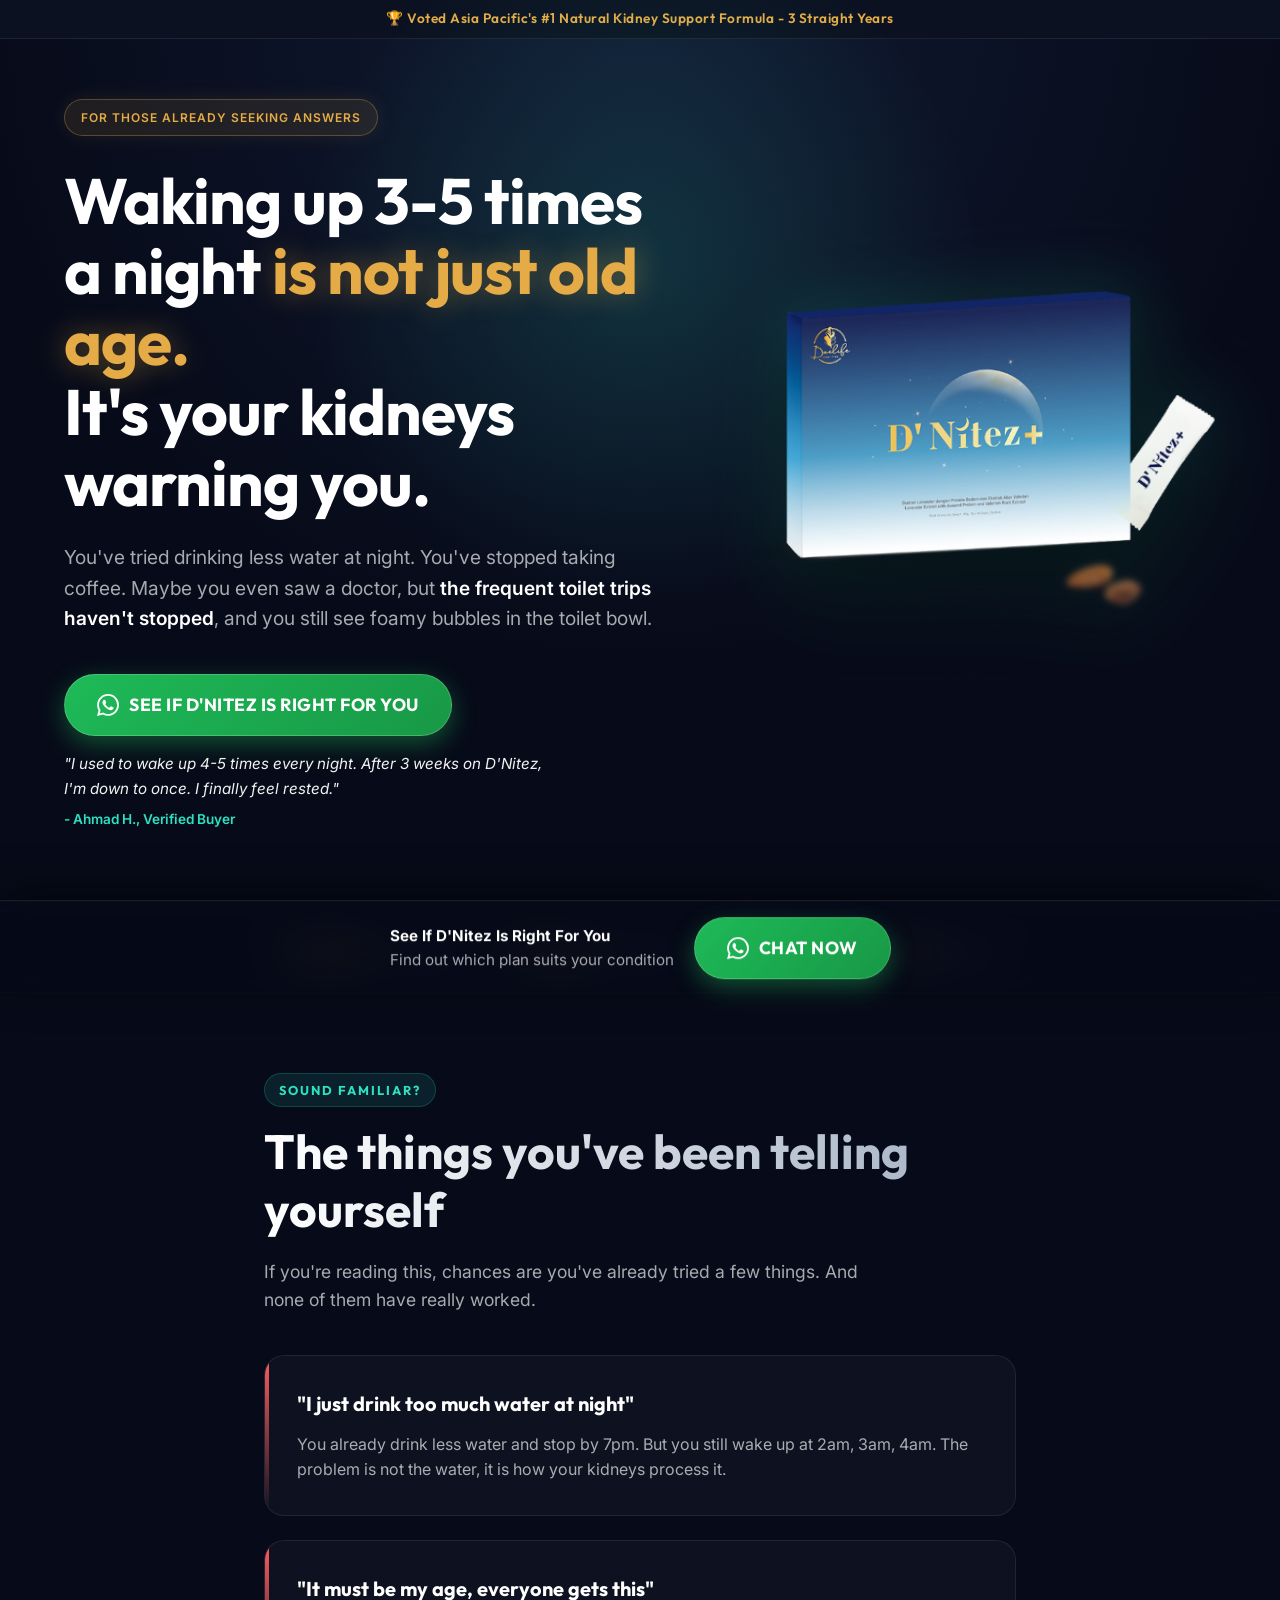
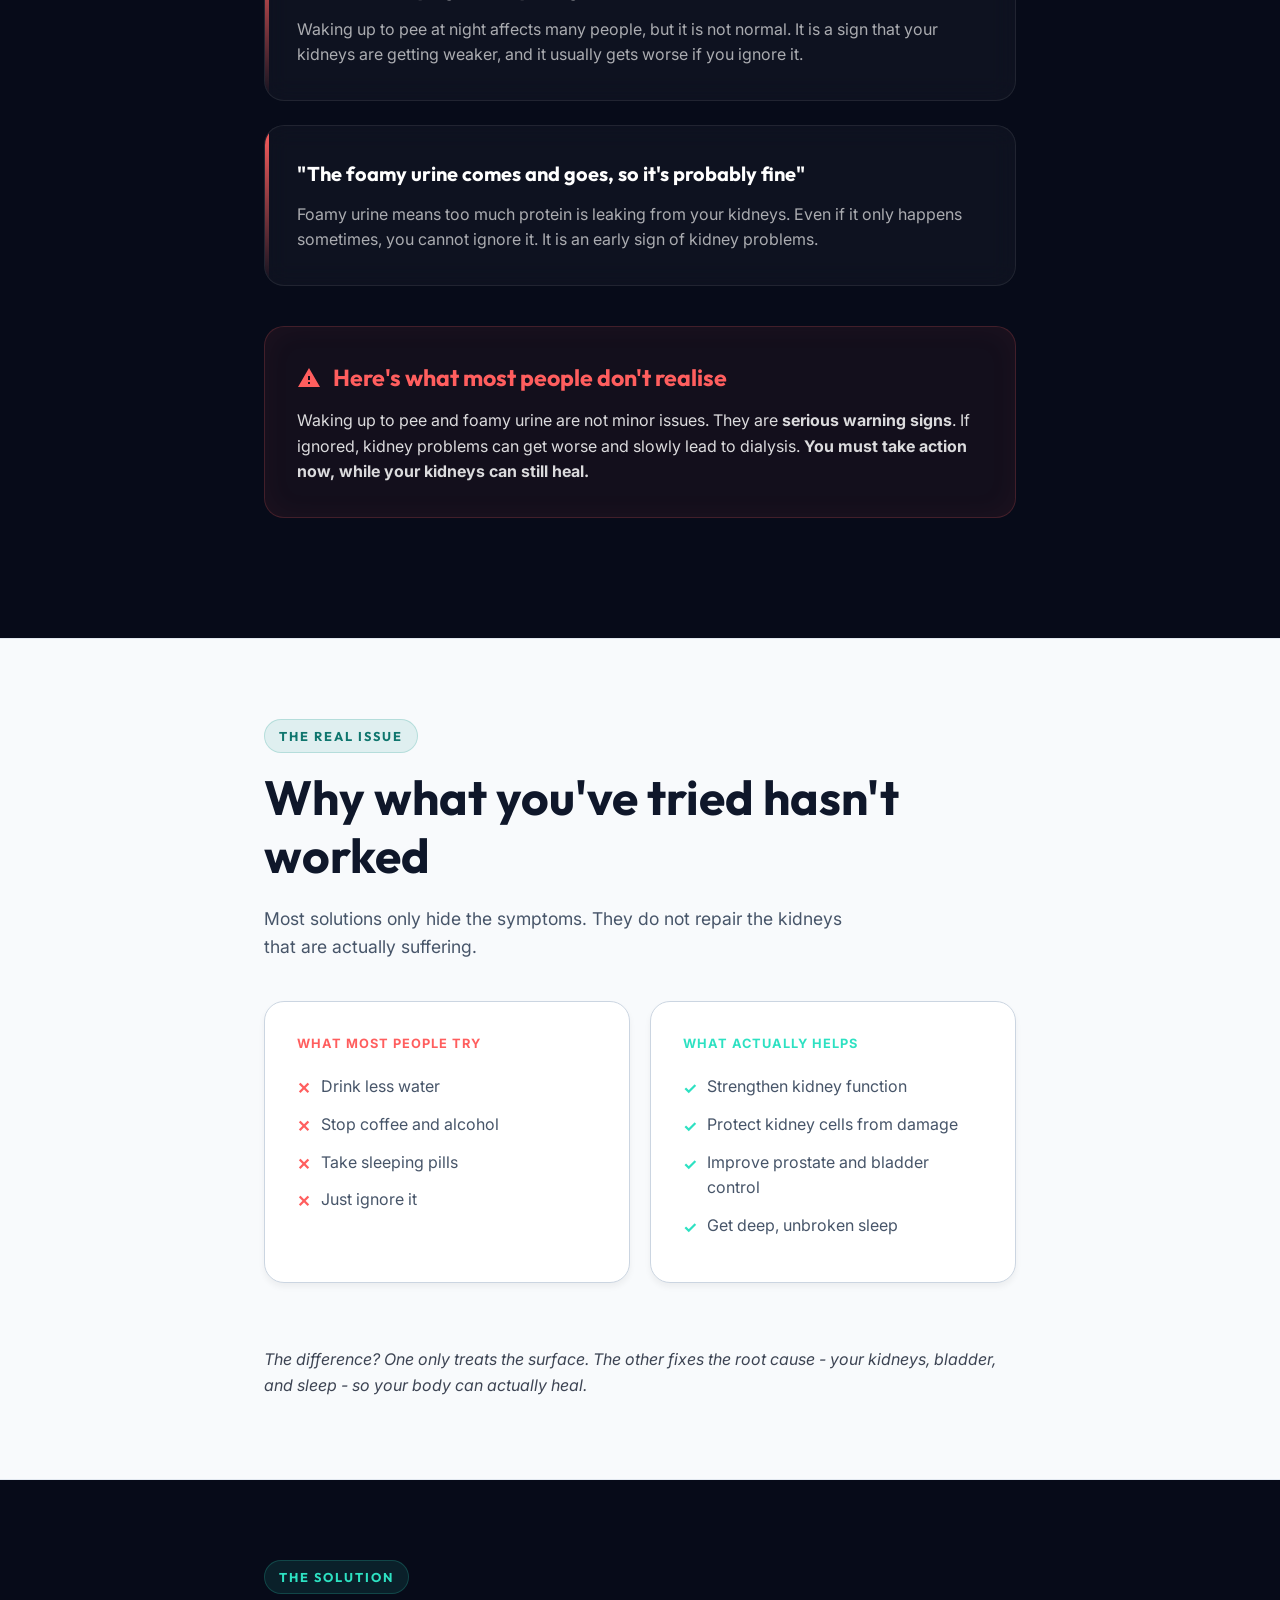
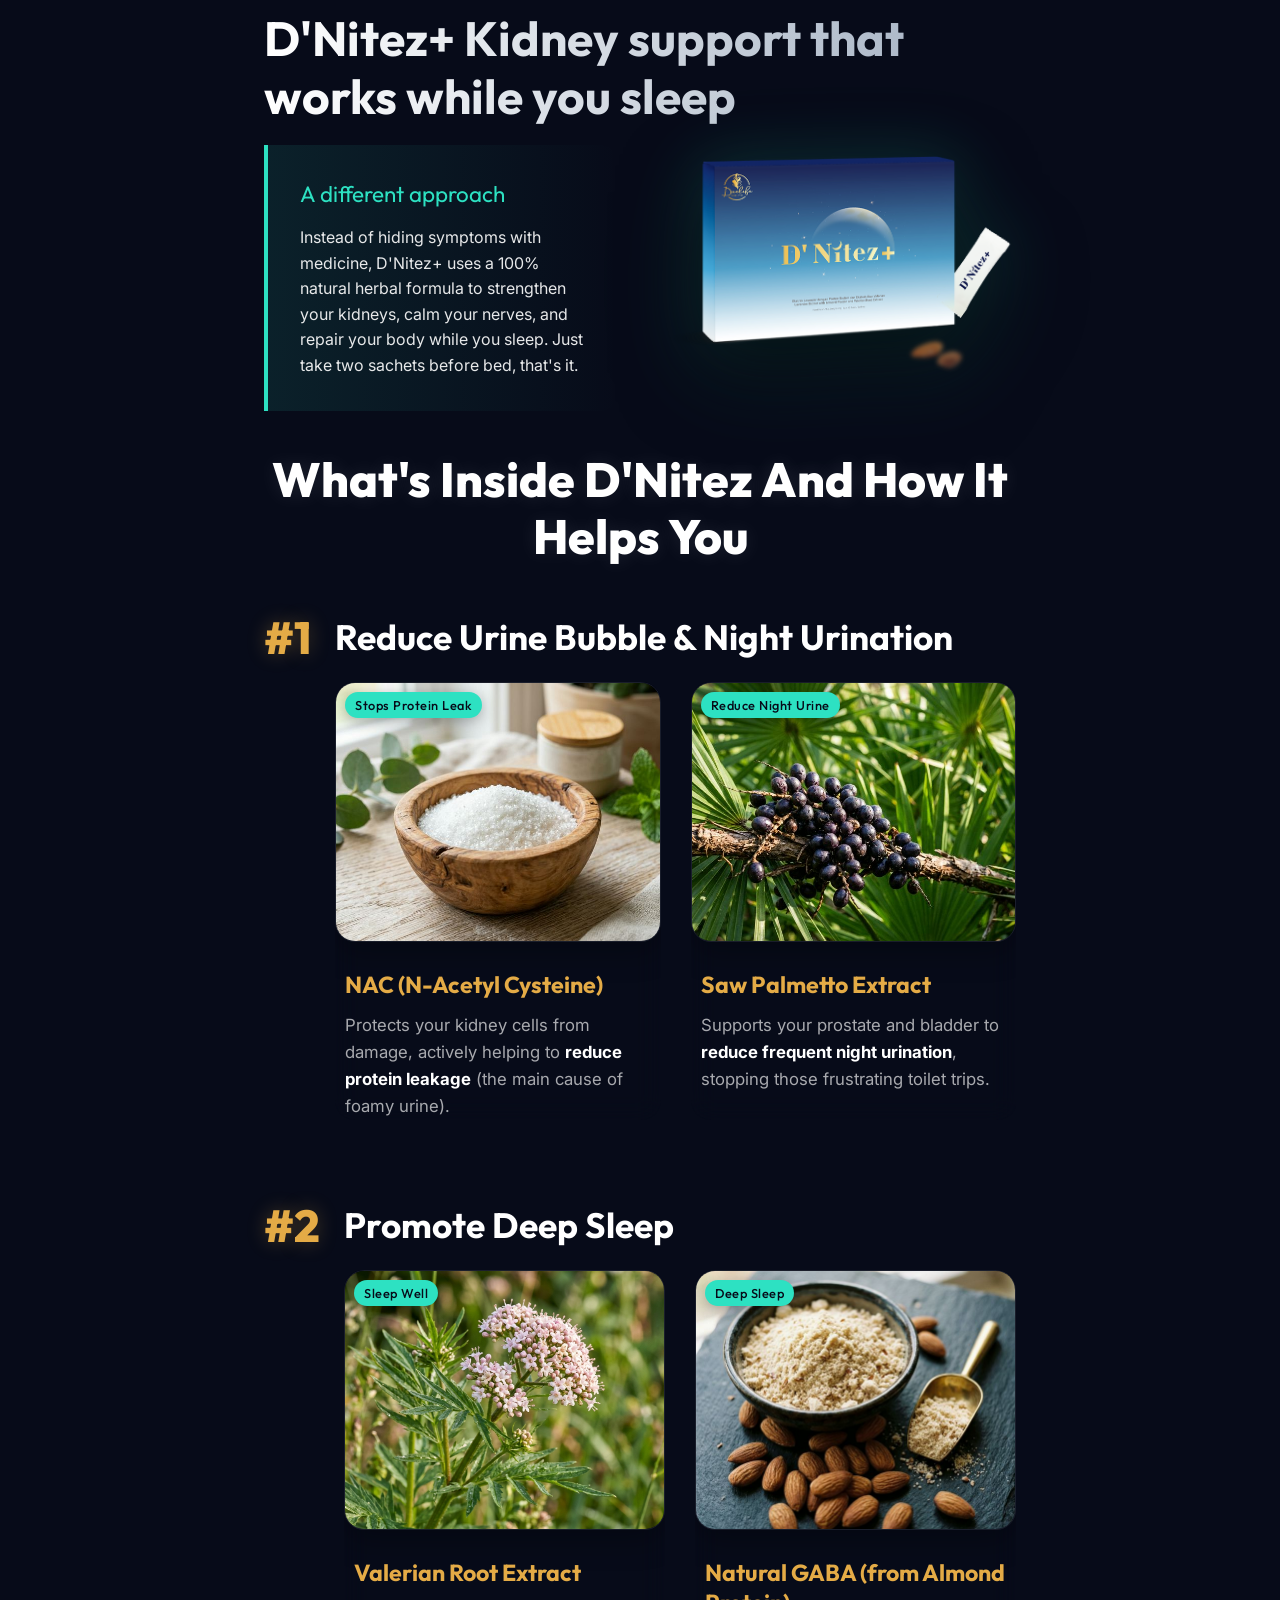
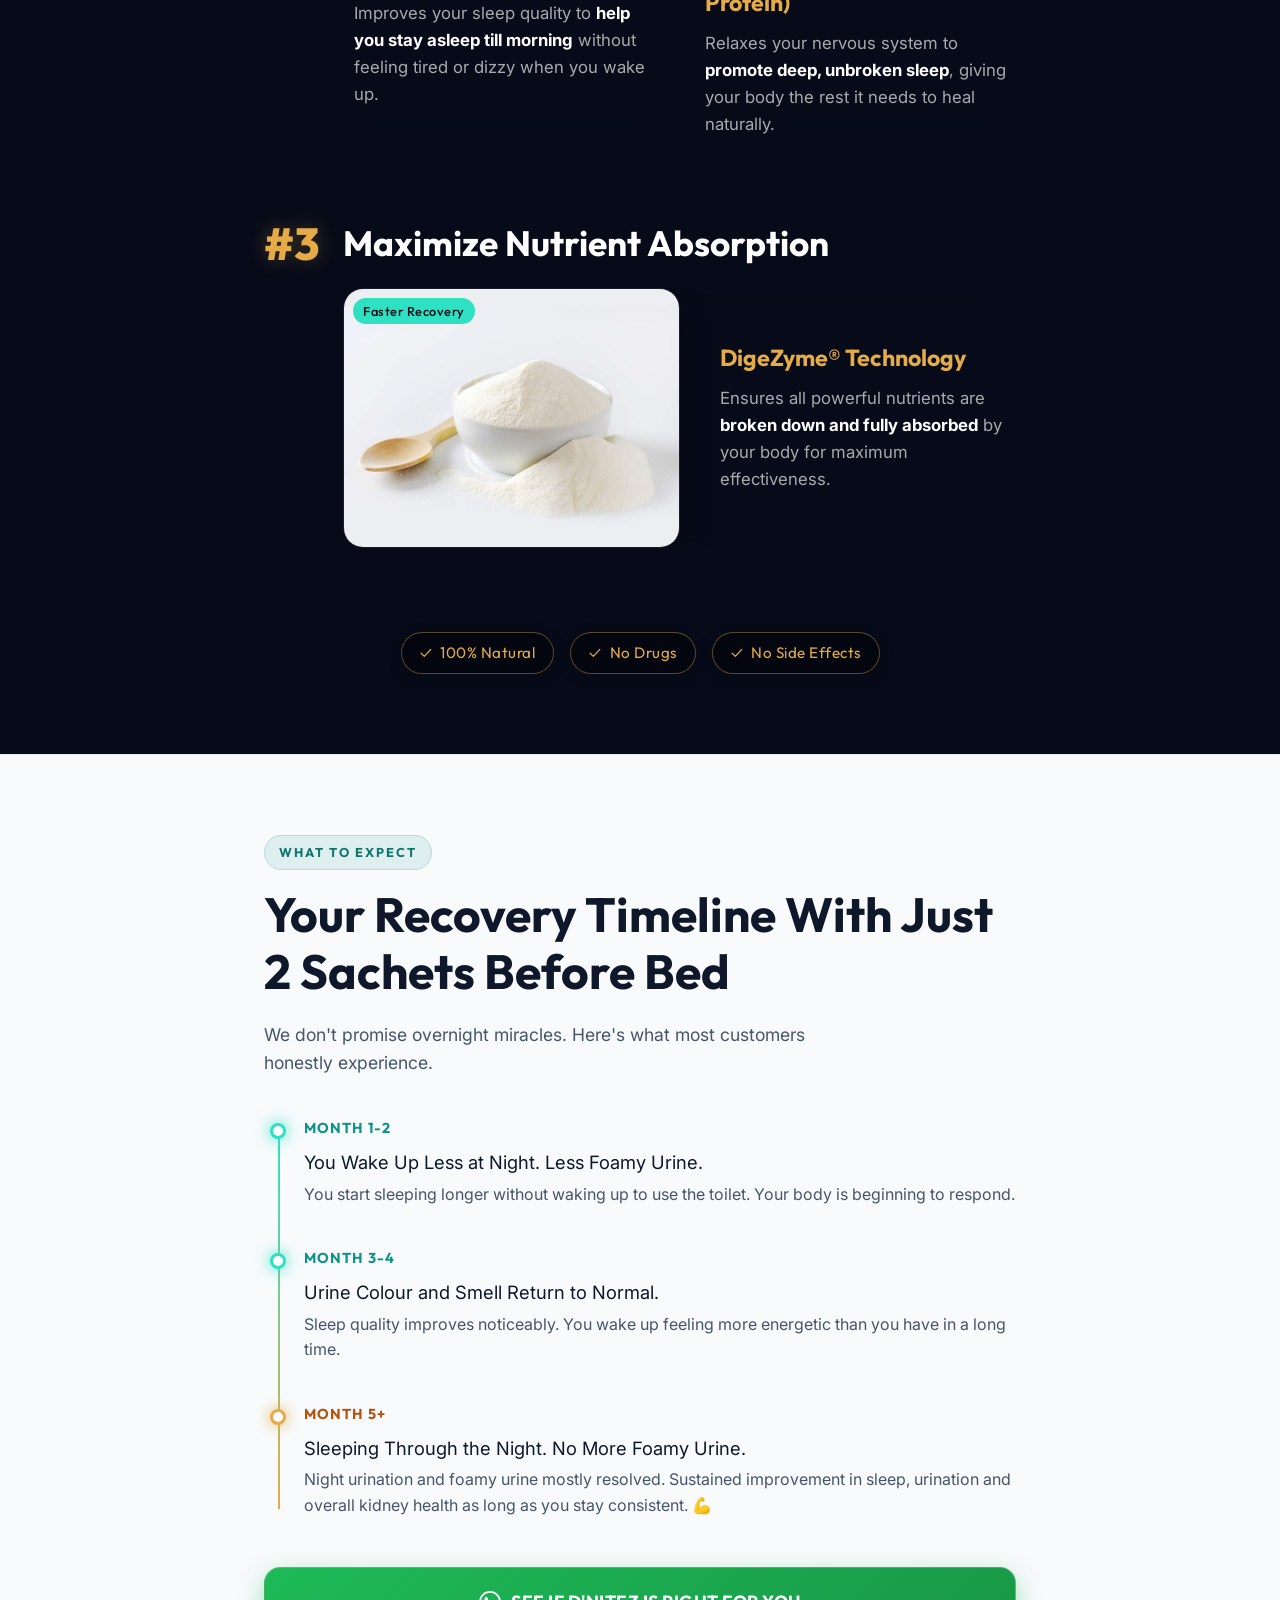
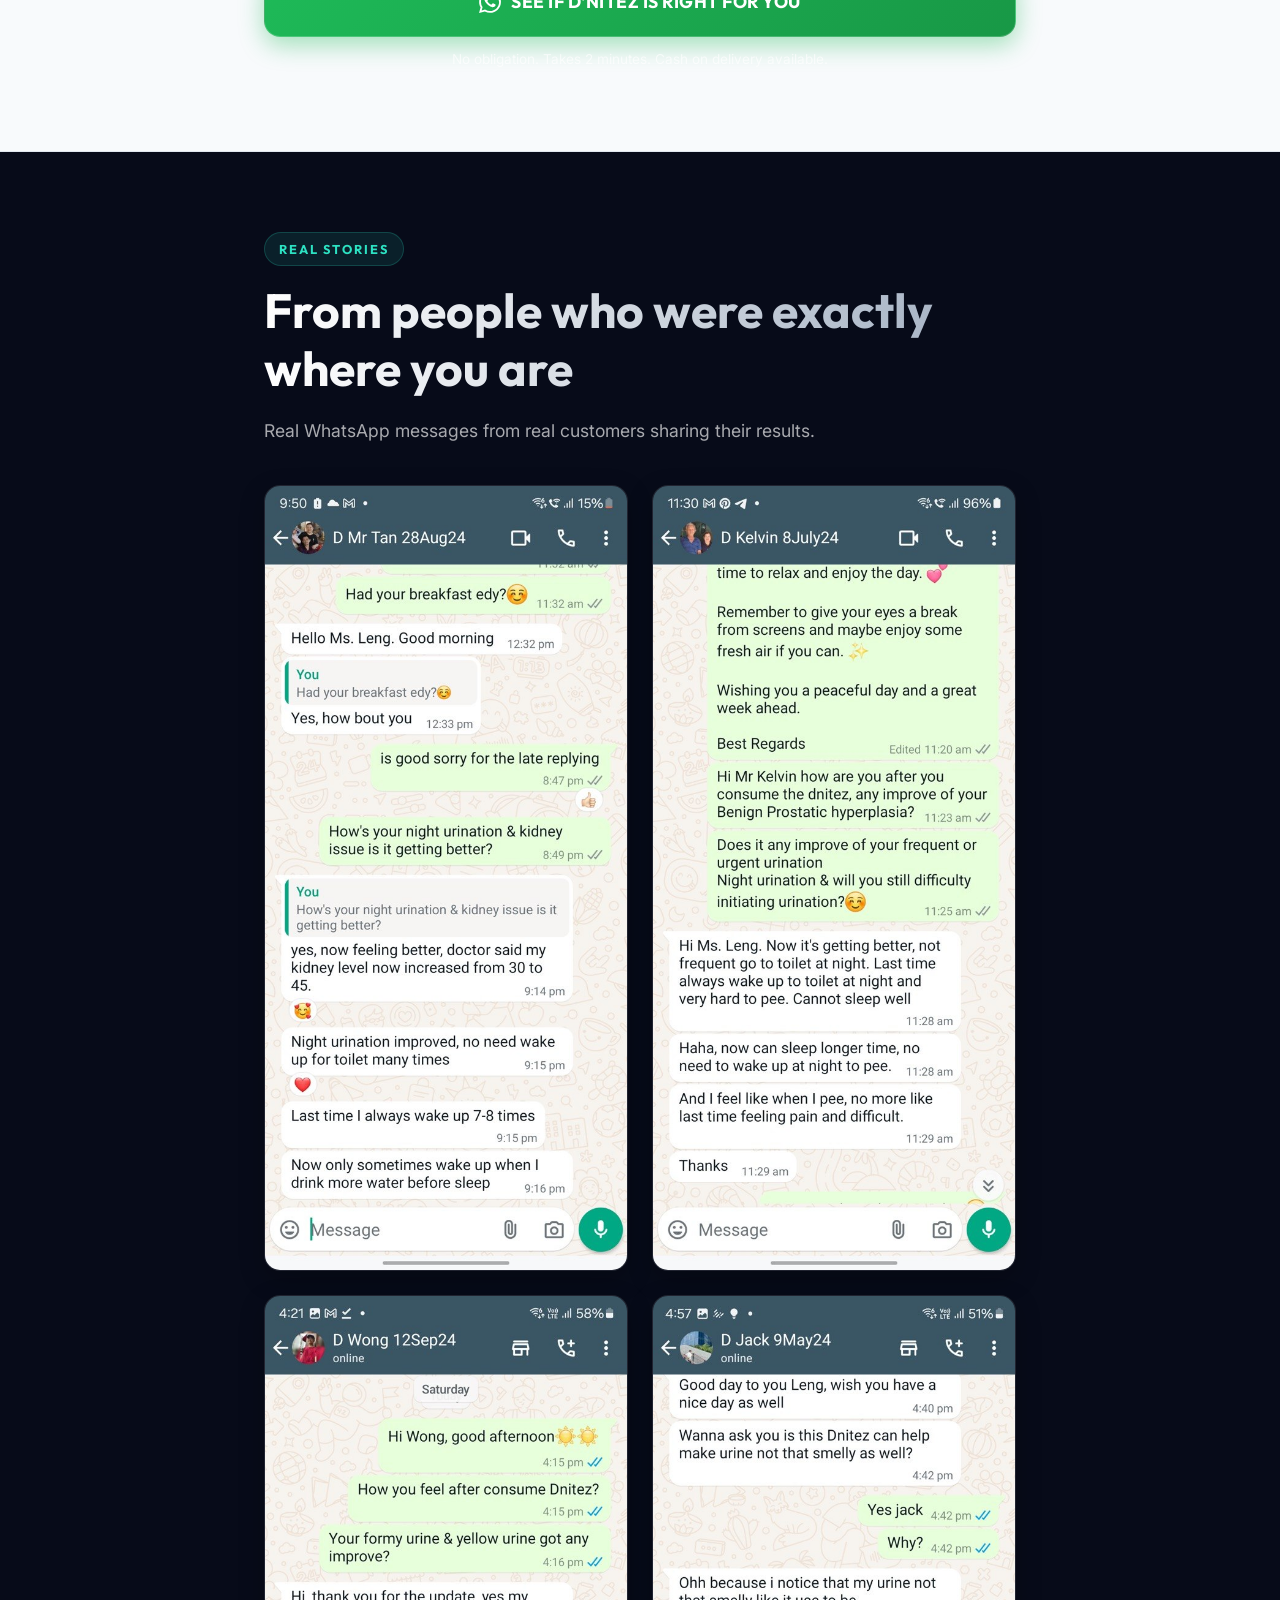
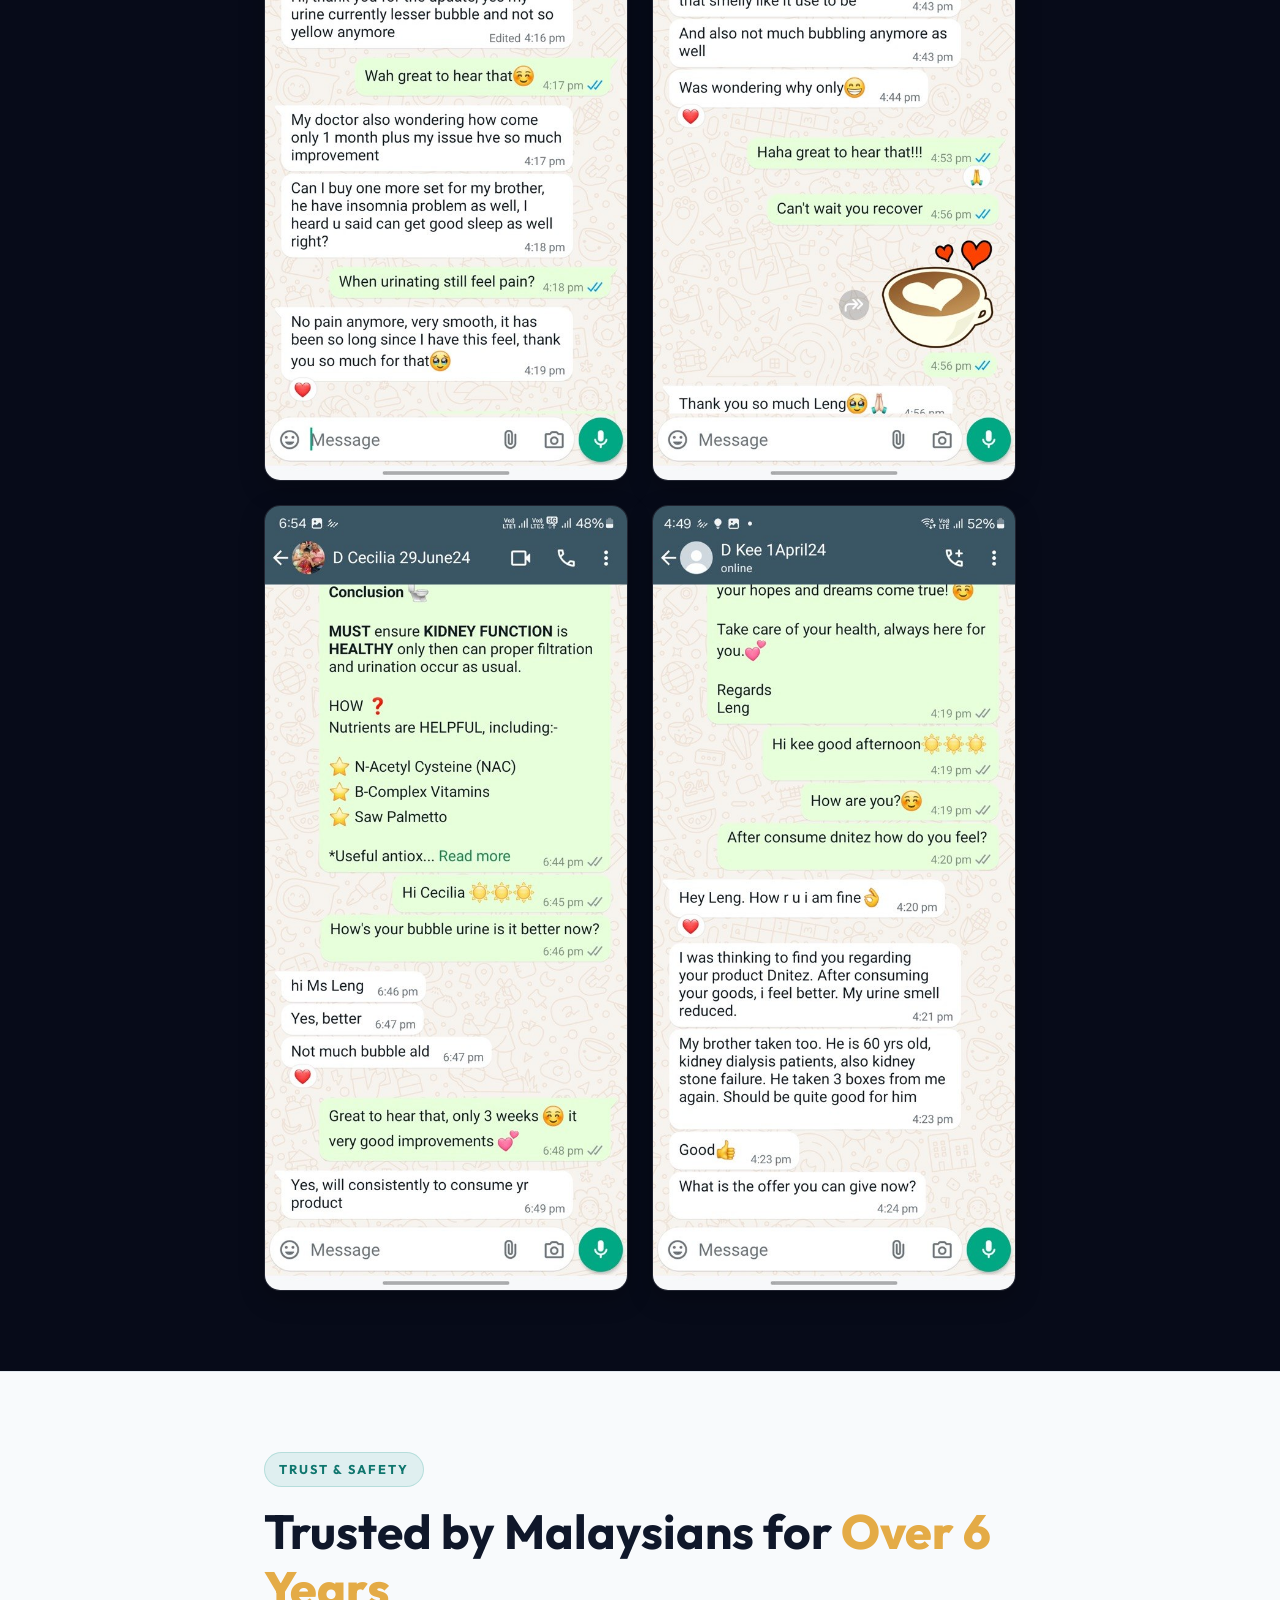
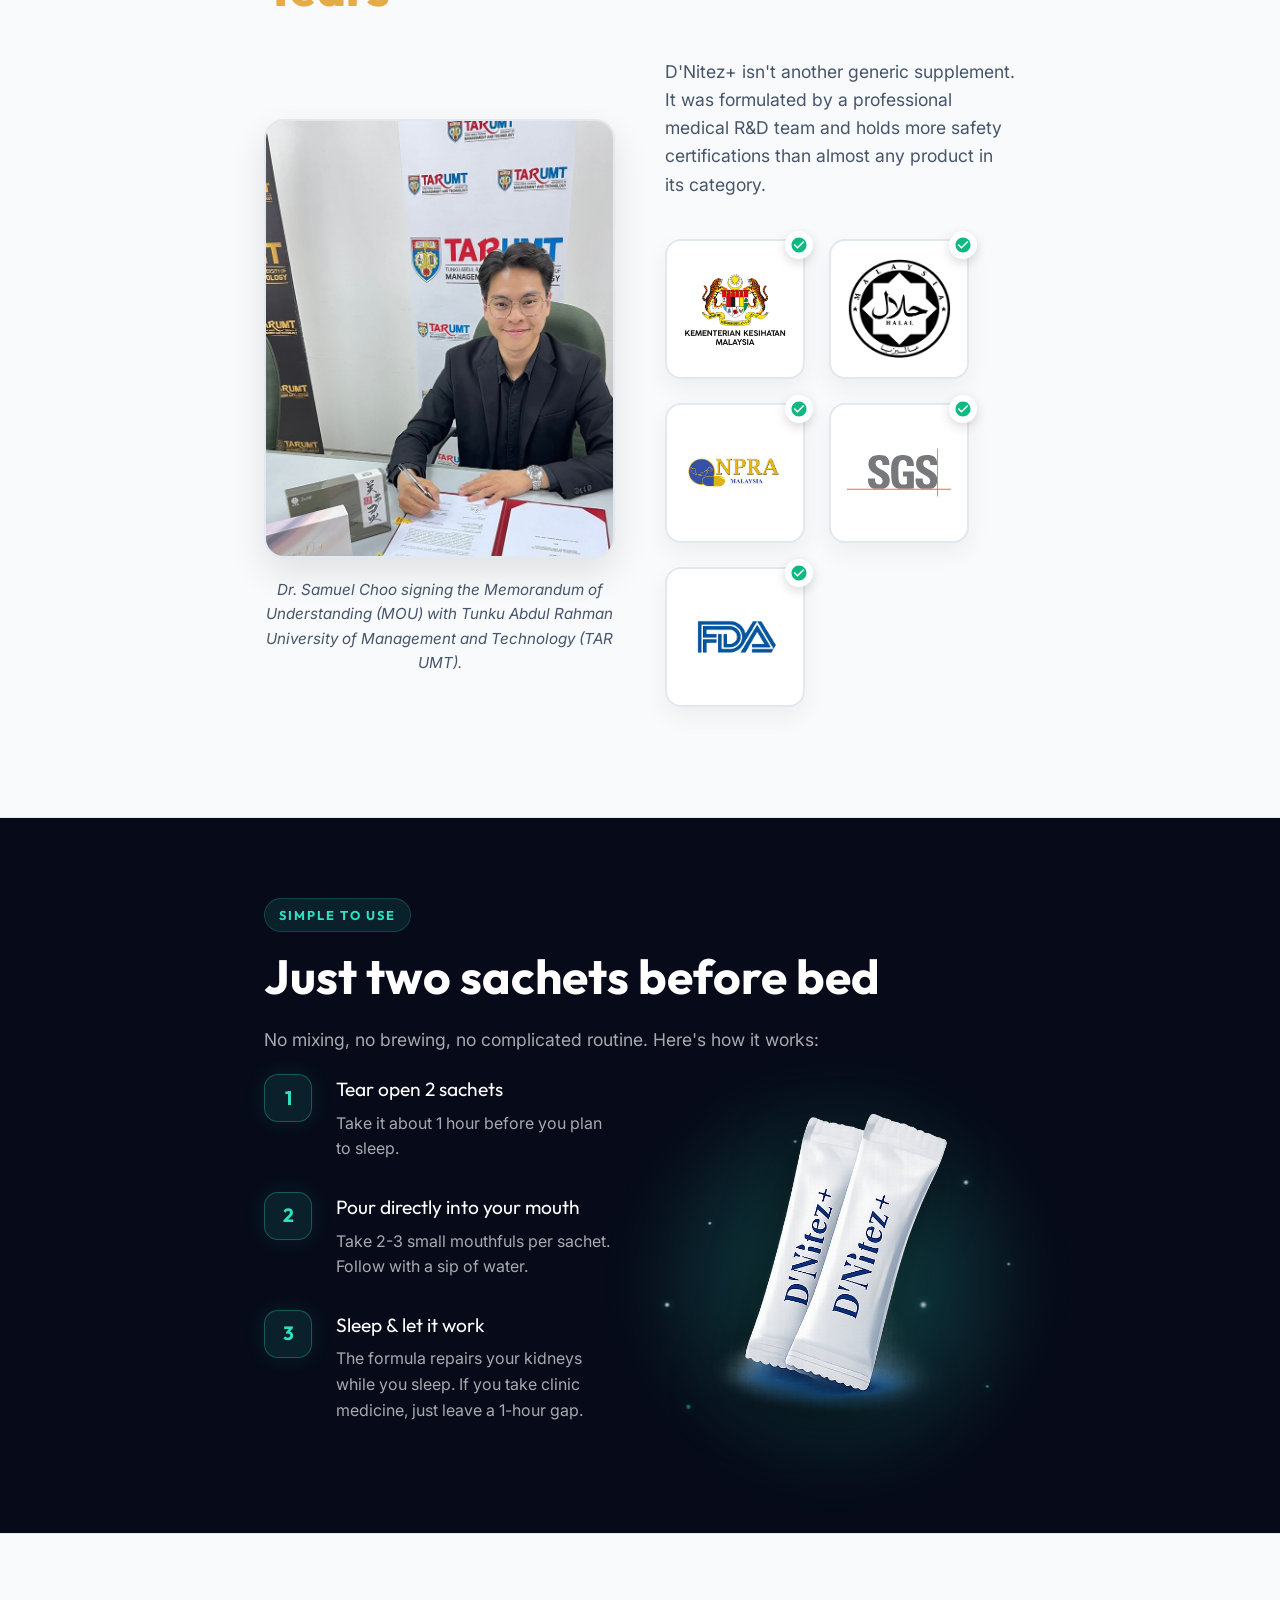
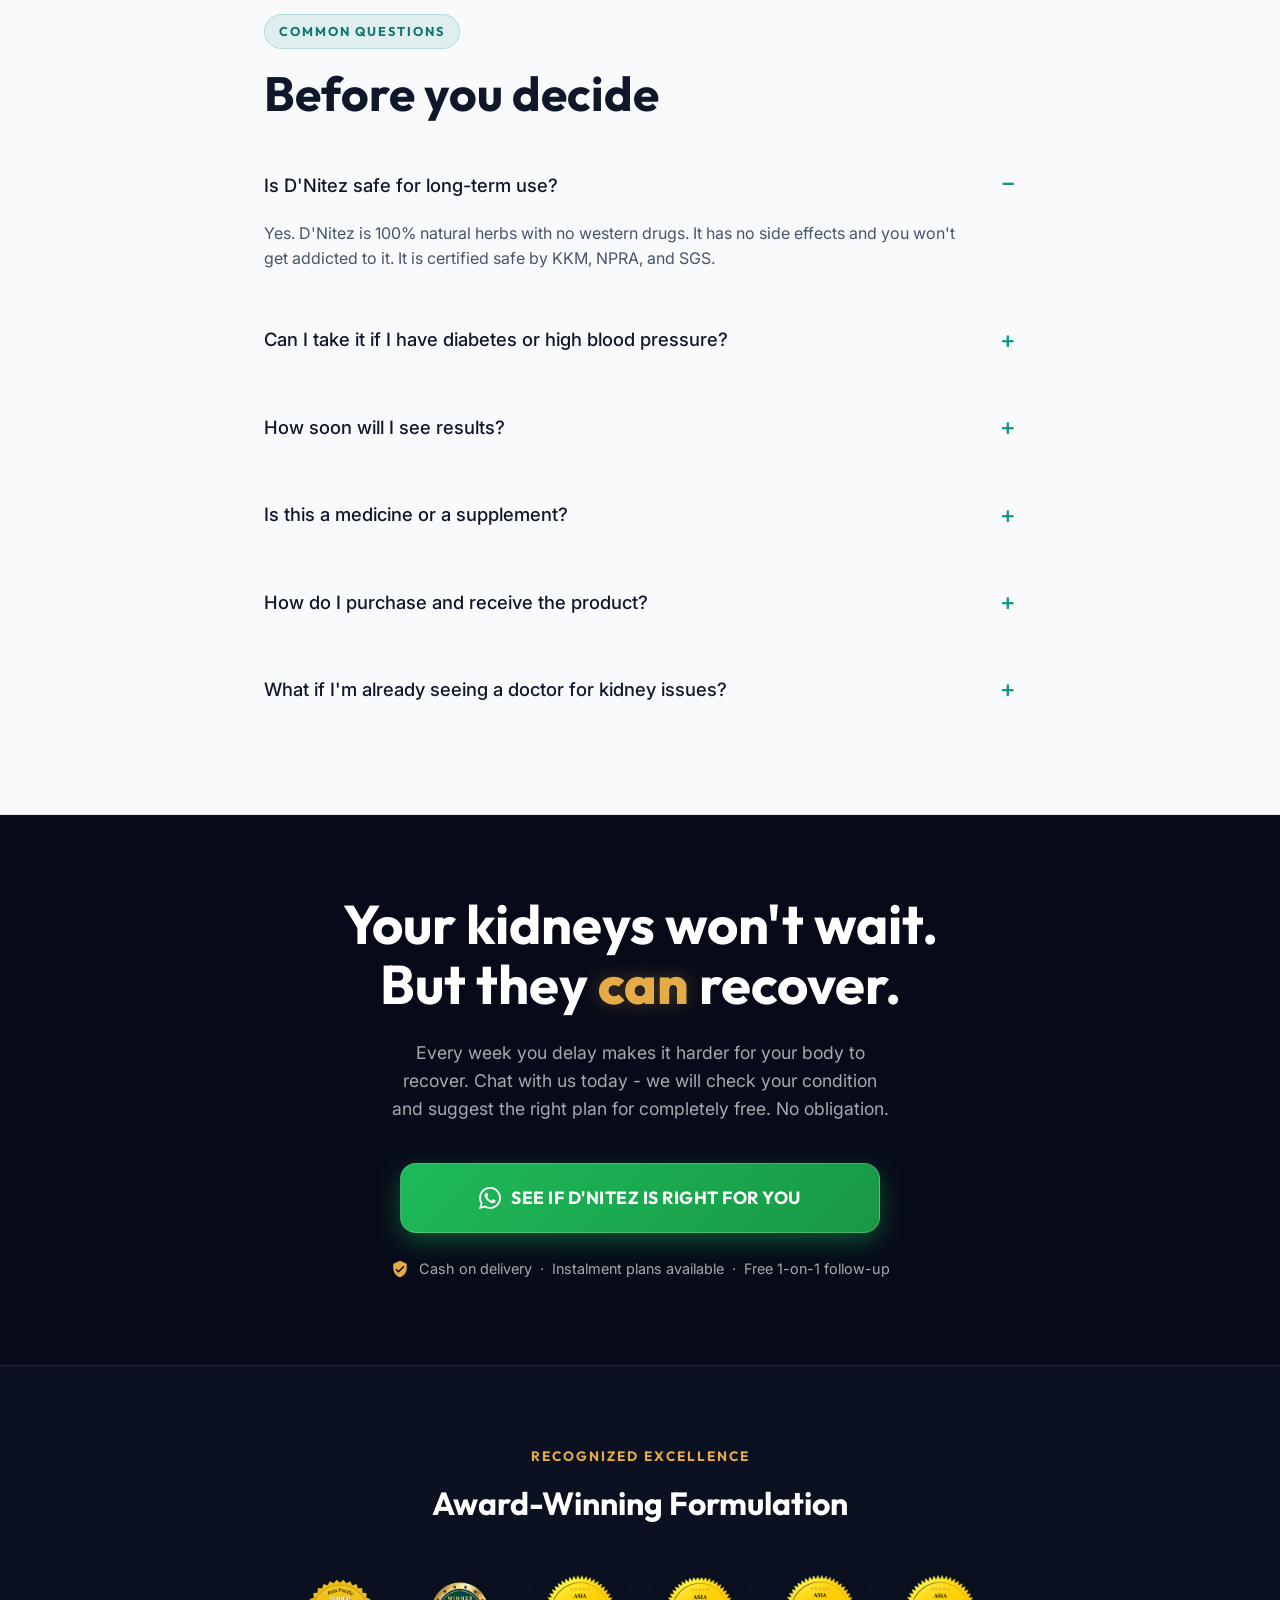
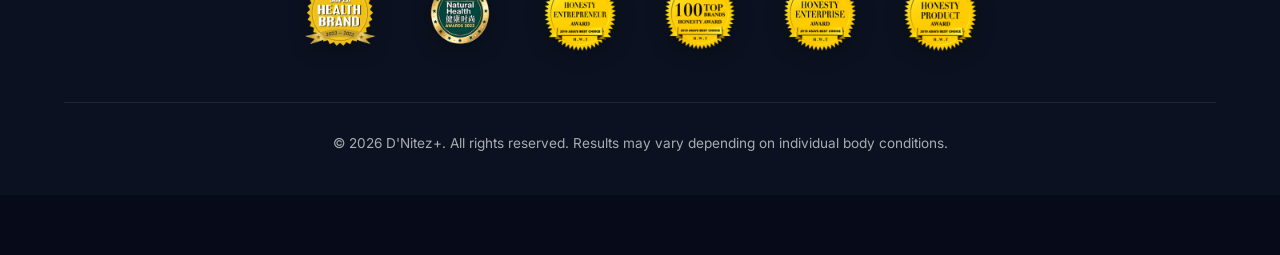
==== commit 76aec203: "Add files via upload" ====
--- a/index.html
+++ b/index.html
@@ -6,17 +6,35 @@
 <meta name="color-scheme" content="dark">
 <meta name="theme-color" content="#070b19">
 <title>Stop Night Urination Ruining Your Sleep - Natural Kidney Support</title>
+<link rel="icon" type="image/png" href="favicon.png">
 <link rel="preconnect" href="https://fonts.googleapis.com">
 <link rel="preconnect" href="https://fonts.gstatic.com" crossorigin>
 <link href="https://fonts.googleapis.com/css2?family=Inter:wght@400;500;600;700;800&family=Outfit:wght@400;500;600;700;800&display=swap" rel="stylesheet">
 <link rel="stylesheet" href="styles.css">
+<!-- Meta Pixel Code -->
+<script>
+!function(f,b,e,v,n,t,s)
+{if(f.fbq)return;n=f.fbq=function(){n.callMethod?
+n.callMethod.apply(n,arguments):n.queue.push(arguments)};
+if(!f._fbq)f._fbq=n;n.push=n;n.loaded=!0;n.version='2.0';
+n.queue=[];t=b.createElement(e);t.async=!0;
+t.src=v;s=b.getElementsByTagName(e)[0];
+s.parentNode.insertBefore(t,s)}(window, document,'script',
+'https://connect.facebook.net/en_US/fbevents.js');
+fbq('init', '1010130738361768');
+fbq('track', 'PageView');
+</script>
+<noscript><img height="1" width="1" style="display:none"
+src="https://www.facebook.com/tr?id=1010130738361768&ev=PageView&noscript=1"
+/></noscript>
+<!-- End Meta Pixel Code -->
 </head>
 
 <body>
 
 <!-- ===== TOP BAR ===== -->
 <div class="top-bar">
-  🏆 Asia Pacific Super Health Brand 2023 · 2024 · 2025 - 3 Straight Years
+  🏆 Voted Asia Pacific's #1 Natural Kidney Support Formula - 3 Straight Years
 </div>
 
 <!-- ===== FLOATING CTA BAR ===== -->
@@ -25,7 +43,7 @@
     <strong>See If D'Nitez Is Right For You</strong><br>
     Find out which plan suits your condition
   </div>
-  <a href="https://wa.me/60172924357?text=Hi%2C%20I%27d%20like%20to%20know%20more%20about%20D%27Nitez" class="btn-cta" id="floatingBtn">
+  <a href="https://wa.me/60172924357?text=Hi%2C%20I%27d%20like%20to%20know%20more%20about%20D%27Nitez" class="btn-cta" id="floatingBtn" onclick="fbq('track', 'Lead');">
     <svg viewBox="0 0 24 24"><path d="M17.472 14.382c-.297-.149-1.758-.867-2.03-.967-.273-.099-.471-.148-.67.15-.197.297-.767.966-.94 1.164-.173.199-.347.223-.644.075-.297-.15-1.255-.463-2.39-1.475-.883-.788-1.48-1.761-1.653-2.059-.173-.297-.018-.458.13-.606.134-.133.298-.347.446-.52.149-.174.198-.298.298-.497.099-.198.05-.371-.025-.52-.075-.149-.669-1.612-.916-2.207-.242-.579-.487-.5-.669-.51-.173-.008-.371-.01-.57-.01-.198 0-.52.074-.792.372-.272.297-1.04 1.016-1.04 2.479 0 1.462 1.065 2.875 1.213 3.074.149.198 2.096 3.2 5.077 4.487.709.306 1.262.489 1.694.625.712.227 1.36.195 1.871.118.571-.085 1.758-.719 2.006-1.413.248-.694.248-1.289.173-1.413-.074-.124-.272-.198-.57-.347m-5.421 7.403h-.004a9.87 9.87 0 01-5.031-1.378l-.361-.214-3.741.982.998-3.648-.235-.374a9.86 9.86 0 01-1.51-5.26c.001-5.45 4.436-9.884 9.888-9.884 2.64 0 5.122 1.03 6.988 2.898a9.825 9.825 0 012.893 6.994c-.003 5.45-4.437 9.884-9.885 9.884m8.413-18.297A11.815 11.815 0 0012.05 0C5.495 0 .16 5.335.157 11.892c0 2.096.547 4.142 1.588 5.945L.057 24l6.305-1.654a11.882 11.882 0 005.683 1.448h.005c6.554 0 11.89-5.335 11.893-11.893a11.821 11.821 0 00-3.48-8.413z"/></svg>
     Chat Now
   </a>
@@ -37,7 +55,7 @@
     <div class="hero__grid">
       <div class="hero__content">
         <div class="hero__badge">For those already seeking answers</div>
-        <h1>Waking up 3–5 times a night <em>is not just old age.</em><br>It's your kidneys warning you.</h1>
+        <h1>Waking up 3-5 times a night <em>is not just old age.</em><br>It's your kidneys warning you.</h1>
         <p class="hero__sub">
           You've tried drinking less water at night. You've stopped taking coffee. Maybe you even saw a doctor, but <strong>the frequent toilet trips haven't stopped</strong>, and you still see foamy bubbles in the toilet bowl.
         </p>
@@ -64,7 +82,7 @@
       <strong>50,000+</strong> customers
     </div>
     <div class="proof-item">
-      <strong>7–14 days</strong> to results
+      <strong>7-14 days</strong> to results
     </div>
     <div class="proof-item">
       <strong>KKM</strong> approved
@@ -131,7 +149,7 @@
       </div>
     </div>
 
-    <p style="font-size:1.0rem; color: inherit; opacity: 0.8; margin-top: 20px; font-style: italic;">The difference? One only treats the surface. The other fixes the root cause—your kidneys, bladder, and sleep—so your body can actually heal.</p>
+    <p style="font-size:1.0rem; color: inherit; opacity: 0.8; margin-top: 20px; font-style: italic;">The difference? One only treats the surface. The other fixes the root cause - your kidneys, bladder, and sleep - so your body can actually heal.</p>
   </div>
 </section>
 
@@ -144,7 +162,7 @@
     <div class="solution__grid" style="display: grid; grid-template-columns: 1fr 1fr; gap: 40px; align-items: center; margin-bottom: 40px;">
       <div class="solution-intro fade-in" style="margin-bottom: 0;">
         <div class="solution-intro__title">A different approach</div>
-        <p>Instead of hiding symptoms with medicine, D'Nitez+ uses a 100% natural herbal formula to strengthen your kidneys, calm your nerves, and repair your body while you sleep. Just take one sachet before bed, that's it.</p>
+        <p>Instead of hiding symptoms with medicine, D'Nitez+ uses a 100% natural herbal formula to strengthen your kidneys, calm your nerves, and repair your body while you sleep. Just take two sachets before bed, that's it.</p>
       </div>
       <div class="solution-image fade-in" style="text-align: center;">
         <img src="Product%20Image/D.nitez_.png" alt="D'Nitez Multiple Packs" style="max-width: 100%; filter: drop-shadow(0 30px 40px rgba(0,0,0,0.6)) drop-shadow(0 0 30px rgba(45,225,194,0.2)); animation: floatImg 6s ease-in-out infinite;" />
@@ -251,19 +269,19 @@
 <section class="section section--alt">
   <div class="container">
     <div class="section__label fade-in">WHAT TO EXPECT</div>
-    <h2 class="section__title fade-in">Your Recovery Timeline With Just 1 Sachet Before Bed</h2>
+    <h2 class="section__title fade-in">Your Recovery Timeline With Just 2 Sachets Before Bed</h2>
     <p class="section__desc fade-in">We don't promise overnight miracles. Here's what most customers honestly experience.</p>
 
     <div class="timeline fade-in">
       <div class="timeline__item">
         <div class="timeline__dot"></div>
-        <div class="timeline__week">Month 1–2</div>
+        <div class="timeline__week">Month 1-2</div>
         <div class="timeline__text">You Wake Up Less at Night. Less Foamy Urine.</div>
         <div class="timeline__sub">You start sleeping longer without waking up to use the toilet. Your body is beginning to respond.</div>
       </div>
       <div class="timeline__item">
         <div class="timeline__dot"></div>
-        <div class="timeline__week">Month 3–4</div>
+        <div class="timeline__week">Month 3-4</div>
         <div class="timeline__text">Urine Colour and Smell Return to Normal.</div>
         <div class="timeline__sub">Sleep quality improves noticeably. You wake up feeling more energetic than you have in a long time.</div>
       </div>
@@ -276,7 +294,7 @@
     </div>
 
     <div class="fade-in" style="margin-top: 48px; text-align: center;">
-      <a href="https://wa.me/60172924357?text=Hi%2C%20I%27d%20like%20to%20know%20more%20about%20D%27Nitez" class="btn-cta-full">
+      <a href="https://wa.me/60172924357?text=Hi%2C%20I%27d%20like%20to%20know%20more%20about%20D%27Nitez" class="btn-cta-full" onclick="fbq('track', 'Lead');">
         <svg viewBox="0 0 24 24"><path d="M17.472 14.382c-.297-.149-1.758-.867-2.03-.967-.273-.099-.471-.148-.67.15-.197.297-.767.966-.94 1.164-.173.199-.347.223-.644.075-.297-.15-1.255-.463-2.39-1.475-.883-.788-1.48-1.761-1.653-2.059-.173-.297-.018-.458.13-.606.134-.133.298-.347.446-.52.149-.174.198-.298.298-.497.099-.198.05-.371-.025-.52-.075-.149-.669-1.612-.916-2.207-.242-.579-.487-.5-.669-.51-.173-.008-.371-.01-.57-.01-.198 0-.52.074-.792.372-.272.297-1.04 1.016-1.04 2.479 0 1.462 1.065 2.875 1.213 3.074.149.198 2.096 3.2 5.077 4.487.709.306 1.262.489 1.694.625.712.227 1.36.195 1.871.118.571-.085 1.758-.719 2.006-1.413.248-.694.248-1.289.173-1.413-.074-.124-.272-.198-.57-.347m-5.421 7.403h-.004a9.87 9.87 0 01-5.031-1.378l-.361-.214-3.741.982.998-3.648-.235-.374a9.86 9.86 0 01-1.51-5.26c.001-5.45 4.436-9.884 9.888-9.884 2.64 0 5.122 1.03 6.988 2.898a9.825 9.825 0 012.893 6.994c-.003 5.45-4.437 9.884-9.885 9.884m8.413-18.297A11.815 11.815 0 0012.05 0C5.495 0 .16 5.335.157 11.892c0 2.096.547 4.142 1.588 5.945L.057 24l6.305-1.654a11.882 11.882 0 005.683 1.448h.005c6.554 0 11.89-5.335 11.893-11.893a11.821 11.821 0 00-3.48-8.413z"/></svg>
         See If D'Nitez Is Right For You
       </a>
@@ -362,7 +380,7 @@
 <section class="section how-to-section">
   <div class="container">
     <div class="section__label fade-in">Simple to use</div>
-    <h2 class="section__title fade-in" style="background: none; -webkit-text-fill-color: initial; color: #fff;">Just one sachet before bed</h2>
+    <h2 class="section__title fade-in" style="background: none; -webkit-text-fill-color: initial; color: #fff;">Just two sachets before bed</h2>
     <p class="section__desc fade-in">No mixing, no brewing, no complicated routine. Here's how it works:</p>
 
     <div class="how-to-grid">
@@ -371,7 +389,7 @@
           <div class="step">
             <div class="step__num">1</div>
             <div>
-              <div class="step__title">Tear open the sachet</div>
+              <div class="step__title">Tear open 2 sachets</div>
               <div class="step__desc">Take it about 1 hour before you plan to sleep.</div>
             </div>
           </div>
@@ -379,7 +397,7 @@
             <div class="step__num">2</div>
             <div>
               <div class="step__title">Pour directly into your mouth</div>
-              <div class="step__desc">Take 2–3 small mouthfuls per sachet. Follow with a sip of water.</div>
+              <div class="step__desc">Take 2-3 small mouthfuls per sachet. Follow with a sip of water.</div>
             </div>
           </div>
           <div class="step">
@@ -441,9 +459,9 @@
 <section class="final-cta fade-in">
   <div class="container">
     <h2 style="font-size: clamp(2.4rem, 5vw, 3.4rem); line-height: 1.1;">Your kidneys won't wait.<br>But they <em style="color: var(--accent-gold); font-style: normal; font-weight: 800; text-shadow: 0 0 20px rgba(228,171,70,0.3);">can</em> recover.</h2>
-    <p>Every week you delay makes it harder for your body to recover. Chat with us today—we will check your condition and suggest the right plan for completely free. No obligation.</p>
-
-    <a href="https://wa.me/60172924357?text=Hi%2C%20I%27d%20like%20to%20know%20more%20about%20D%27Nitez" class="btn-cta-full fade-in" style="max-width: 480px; margin: 0 auto;">
+    <p>Every week you delay makes it harder for your body to recover. Chat with us today - we will check your condition and suggest the right plan for completely free. No obligation.</p>
+
+    <a href="https://wa.me/60172924357?text=Hi%2C%20I%27d%20like%20to%20know%20more%20about%20D%27Nitez" class="btn-cta-full fade-in" style="max-width: 480px; margin: 0 auto;" onclick="fbq('track', 'Lead');">
       <svg viewBox="0 0 24 24"><path d="M17.472 14.382c-.297-.149-1.758-.867-2.03-.967-.273-.099-.471-.148-.67.15-.197.297-.767.966-.94 1.164-.173.199-.347.223-.644.075-.297-.15-1.255-.463-2.39-1.475-.883-.788-1.48-1.761-1.653-2.059-.173-.297-.018-.458.13-.606.134-.133.298-.347.446-.52.149-.174.198-.298.298-.497.099-.198.05-.371-.025-.52-.075-.149-.669-1.612-.916-2.207-.242-.579-.487-.5-.669-.51-.173-.008-.371-.01-.57-.01-.198 0-.52.074-.792.372-.272.297-1.04 1.016-1.04 2.479 0 1.462 1.065 2.875 1.213 3.074.149.198 2.096 3.2 5.077 4.487.709.306 1.262.489 1.694.625.712.227 1.36.195 1.871.118.571-.085 1.758-.719 2.006-1.413.248-.694.248-1.289.173-1.413-.074-.124-.272-.198-.57-.347m-5.421 7.403h-.004a9.87 9.87 0 01-5.031-1.378l-.361-.214-3.741.982.998-3.648-.235-.374a9.86 9.86 0 01-1.51-5.26c.001-5.45 4.436-9.884 9.888-9.884 2.64 0 5.122 1.03 6.988 2.898a9.825 9.825 0 012.893 6.994c-.003 5.45-4.437 9.884-9.885 9.884m8.413-18.297A11.815 11.815 0 0012.05 0C5.495 0 .16 5.335.157 11.892c0 2.096.547 4.142 1.588 5.945L.057 24l6.305-1.654a11.882 11.882 0 005.683 1.448h.005c6.554 0 11.89-5.335 11.893-11.893a11.821 11.821 0 00-3.48-8.413z"/></svg>
       See If D'Nitez Is Right For You
     </a>
--- a/styles.css
+++ b/styles.css
@@ -588,370 +588,245 @@
   .how-to-section .section__title, .how-to-section .section__desc { text-align: center; margin-left: auto; margin-right: auto; }
   .sachets-img { max-width: 80%; max-height: none; }
 }
-
-/* ===== SPECIAL HERO FULL BG CLASSES ===== */
-.hero--special-bg {
-  background-image: url('Product%20Image/tired_man_far_right.png');
-  background-size: cover;
-  background-position: right center;
-  position: relative;
-}
-.hero__overlay {
-  position: absolute;
-  top: 0; left: 0; right: 0; bottom: 0;
-  background: linear-gradient(to right, rgba(7,11,25,0.98) 0%, rgba(7,11,25,0.9) 35%, rgba(7,11,25,0.1) 60%, rgba(7,11,25,0) 100%);
-  z-index: 0;
-}
-
-.hero__clocks--vertical {
-  position: absolute;
-  left: 0;
-  top: 50%;
-  transform: translateY(-50%) translateX(-50%);
-  display: flex;
-  flex-direction: column;
-  align-items: flex-start;
-  z-index: 5;
-}
-
-.clock-item {
-  display: flex;
-  align-items: center;
-  gap: 16px;
-}
-
-.clock-icon {
-  width: 36px;
-  height: 36px;
-  border-radius: 50%;
-  border: 2px solid rgba(255, 255, 255, 0.9);
-  display: flex;
-  align-items: center;
-  justify-content: center;
-  background: rgba(0, 0, 0, 0.2);
-  box-shadow: 0 4px 10px rgba(0, 0, 0, 0.4);
-}
-
-.clock-icon svg {
-  width: 20px;
-  height: 20px;
-}
-
-.clock-time-text {
-  font-family: 'Outfit', sans-serif;
-  font-size: 1.15rem;
-  font-weight: 700;
-  color: #fff;
-  text-shadow: 0 2px 5px rgba(0,0,0,0.8);
-  white-space: nowrap;
-}
-
-.clock-dots {
-  display: flex;
-  flex-direction: column;
-  gap: 6px;
-  margin-left: 16px; /* Center under the 36px icon (18px radius - 2px dot radius = 16px) */
-  padding: 8px 0;
-}
-
-.clock-dots span {
-  display: block;
-  width: 4px;
-  height: 4px;
-  border-radius: 50%;
-  background: #fff;
-  box-shadow: 0 2px 4px rgba(0,0,0,0.8);
-}
-
-.hero__fg-product--large {
-  position: relative;
-  width: 100%; max-width: 340px;
-  filter: drop-shadow(-10px 20px 30px rgba(0,0,0,0.8));
-  animation: floatSubtle 6s ease-in-out infinite;
-  display: block; margin: 0 auto;
-}
-
-@keyframes floatSubtle { 0%, 100% { transform: translateY(0); } 50% { transform: translateY(-10px); } }
-
-@media (max-width: 768px) {
-  .hero--special-bg { background-position: 70% center; }
-  .hero__overlay { background: linear-gradient(to bottom, rgba(7,11,25,0.9) 0%, rgba(7,11,25,0.6) 100%); }
-  .hero__clocks--vertical {
-    position: relative;
-    left: auto; top: auto;
-    transform: none;
-    align-items: center;
-    margin: 20px auto 40px;
-    width: max-content;
-  }
-  .clock-dots { margin-left: 0; }
-  .hero__fg-product--large { max-width: 240px; }
-}
-
-/* ===== SYMPTOM CARDS GRID ===== */
-.symptom-grid {
-  display: grid;
-  grid-template-columns: repeat(4, 1fr);
-  gap: 20px;
-}
-
-.symptom-card {
-  background: transparent;
-  display: flex;
-  flex-direction: column;
-  color: #0d1b2a;
-}
-
-.symptom-card__img-box {
-  width: 100%;
-  aspect-ratio: 1 / 1;
-  border-radius: 16px;
-  background-size: cover;
-  background-position: center;
-  position: relative;
-  overflow: hidden;
-  box-shadow: 0 4px 15px rgba(0,0,0,0.1);
-  margin-bottom: 16px;
-}
-
-.symptom-card__gradient {
-  position: absolute;
-  top: 0; left: 0; right: 0;
-  height: 50%;
-  z-index: 1;
-}
-
-.symptom-card__gradient--dark {
-  background: linear-gradient(to bottom, rgba(7,11,25,0.85) 0%, rgba(7,11,25,0) 100%);
-}
-
-.symptom-card__gradient--light {
-  background: linear-gradient(to bottom, rgba(255,255,255,0.95) 0%, rgba(255,255,255,0) 100%);
-}
-
-.symptom-card__title {
-  position: absolute;
-  top: 16px;
-  left: 10px;
-  right: 10px;
-  z-index: 2;
-  text-align: center;
-  font-family: 'Outfit', sans-serif;
-  font-size: 1.1rem;
-  font-weight: 700;
-  line-height: 1.3;
-}
-
-.symptom-card__title--light { color: #fff; }
-.symptom-card__title--dark { color: #0d1b2a; }
-
-.symptom-card__desc {
-  font-size: 0.95rem;
-  line-height: 1.5;
-  color: #333;
-  text-align: center;
-  padding: 0 10px;
-}
-
-@media (max-width: 992px) {
-  .symptom-grid { grid-template-columns: repeat(2, 1fr); }
-}
-
-@media (max-width: 576px) {
-  .symptom-grid { grid-template-columns: 1fr; }
-}
-
-
-/* ===== SPLIT COMPARISON SECTION ===== */
-.split-compare-box {
-  display: flex;
-  background: transparent;
-  border-radius: 16px;
-  overflow: hidden;
-  box-shadow: 0 10px 30px rgba(0,0,0,0.2);
-  position: relative;
-  border: 1px solid rgba(255,255,255,0.1);
-  margin-top: 40px;
-}
-
-.split-compare-col {
-  flex: 1;
-  padding: 40px;
-}
-
-.split-compare-col--bad {
-  background: #f8f9fa;
-  color: #1a202c;
-}
-
-.split-compare-col--good {
-  background: #0d254f;
-  color: #ffffff;
-}
-
-.split-compare__list {
-  list-style: none;
-  padding: 0;
-  margin: 0;
-}
-
-.split-compare__list li {
-  display: flex;
-  align-items: center;
-  margin-bottom: 30px;
-  gap: 15px;
-}
-
-.split-compare__list li:last-child {
-  margin-bottom: 0;
-}
-
-.split-compare__icon {
-  width: 48px;
-  height: 48px;
-  border-radius: 50%;
-  display: flex;
-  align-items: center;
-  justify-content: center;
-  flex-shrink: 0;
-}
-
-.split-compare-col--bad .split-compare__icon {
-  border: 2px solid #cbd5e1;
-  color: #4a5568;
-}
-
-.split-compare-col--good .split-compare__icon {
-  background: rgba(255,255,255,0.1);
-  border: 2px solid rgba(255,255,255,0.2);
-  color: #ffffff;
-}
-
-.split-compare__text {
-  flex: 1;
-  display: flex;
-  flex-direction: column;
-}
-
-.split-compare__text strong {
-  font-family: 'Outfit', sans-serif;
-  font-size: 1.1rem;
-  margin-bottom: 4px;
-}
-
-.split-compare__text span {
-  font-size: 0.9rem;
-  opacity: 0.8;
-}
-
-.split-compare__status {
-  width: 28px;
-  height: 28px;
-  border-radius: 50%;
-  display: flex;
-  align-items: center;
-  justify-content: center;
-  flex-shrink: 0;
-  border: 2px solid currentColor;
-}
-
-.split-compare-col--bad .split-compare__status {
-  border-color: #a0aec0;
-  color: #4a5568;
-}
-
-.split-compare-col--good .split-compare__status {
-  border-color: #2ed573;
-  background: #2ed573;
-  color: #ffffff;
-}
-
-.split-compare__vs-wrapper {
-  width: 0;
-  display: flex;
-  align-items: center;
-  justify-content: center;
-  z-index: 10;
-  position: relative;
-}
-
-.split-compare__vs {
-  width: 60px;
-  height: 60px;
-  border-radius: 50%;
-  position: absolute;
-  background: #0d254f;
-  border: 4px solid #ffffff;
-  display: flex;
-  align-items: center;
-  justify-content: center;
-  font-weight: 800;
-  font-family: 'Outfit', sans-serif;
-  font-size: 1.4rem;
-  color: #ffffff;
-  box-shadow: 0 4px 10px rgba(0,0,0,0.15);
-}
-
-.split-compare__title {
-  text-align: center;
-  font-family: 'Outfit', sans-serif;
-  font-size: 1.3rem;
-  font-weight: 800;
-  margin-bottom: 5px;
-}
-
-.split-compare__subtitle {
-  text-align: center;
-  font-size: 0.95rem;
-  opacity: 0.8;
-  margin-bottom: 40px;
-}
-
-@media (max-width: 768px) {
-  .split-compare-box { flex-direction: column; }
-  .split-compare__vs-wrapper { width: 100%; height: 0; }
-  .split-compare-col { padding: 30px 20px; }
-}
-
-
-/* ===== SPLIT COMPARE PRODUCT LAYOUT ===== */
-.split-compare-layout {
-  position: relative;
-  display: flex;
-  align-items: center;
-  margin-top: 40px;
-}
-
-.split-compare-box {
-  flex: 0 0 80%;
-  max-width: 1100px;
-  position: relative;
-  z-index: 2;
-  margin-top: 0;
-}
-
-.split-compare-product {
-  position: absolute;
-  right: -30px;
-  top: 50%;
-  transform: translateY(-50%);
-  width: 320px;
-  z-index: 1;
-}
-
-.split-compare-product img {
-  width: 100%;
-  height: auto;
-  filter: drop-shadow(0 20px 30px rgba(0,0,0,0.4));
-}
-
-@media (max-width: 1200px) {
-  .split-compare-product { right: -10px; width: 280px; }
-  .split-compare-box { flex: 0 0 90%; }
-}
-
-@media (max-width: 992px) {
-  .split-compare-box { flex: 0 0 100%; }
-  .split-compare-product { display: none; }
-}
-
+/* ===== SPECIAL HERO FULL BG CLASSES ===== */
+.hero--special-bg {
+  background-image: url('Product%20Image/tired_man_far_right.png');
+  background-size: cover;
+  background-position: right center;
+  position: relative;
+}
+.hero__overlay {
+  position: absolute;
+  top: 0; left: 0; right: 0; bottom: 0;
+  background: linear-gradient(to right, rgba(7,11,25,0.98) 0%, rgba(7,11,25,0.9) 35%, rgba(7,11,25,0.1) 60%, rgba(7,11,25,0) 100%);
+  z-index: 0;
+}
+
+.hero__clocks--vertical {
+  position: absolute;
+  left: 0;
+  top: 50%;
+  transform: translateY(-50%) translateX(-50%);
+  display: flex;
+  flex-direction: column;
+  align-items: flex-start;
+  z-index: 5;
+}
+
+.clock-item {
+  display: flex;
+  align-items: center;
+  gap: 16px;
+}
+
+.clock-icon {
+  width: 36px;
+  height: 36px;
+  border-radius: 50%;
+  border: 2px solid rgba(255, 255, 255, 0.9);
+  display: flex;
+  align-items: center;
+  justify-content: center;
+  background: rgba(0, 0, 0, 0.2);
+  box-shadow: 0 4px 10px rgba(0, 0, 0, 0.4);
+}
+
+.clock-icon svg {
+  width: 20px;
+  height: 20px;
+}
+
+.clock-time-text {
+  font-family: 'Outfit', sans-serif;
+  font-size: 1.15rem;
+  font-weight: 700;
+  color: #fff;
+  text-shadow: 0 2px 5px rgba(0,0,0,0.8);
+  white-space: nowrap;
+}
+
+.clock-dots {
+  display: flex;
+  flex-direction: column;
+  gap: 6px;
+  margin-left: 16px; /* Center under the 36px icon (18px radius - 2px dot radius = 16px) */
+  padding: 8px 0;
+}
+
+.clock-dots span {
+  display: block;
+  width: 4px;
+  height: 4px;
+  border-radius: 50%;
+  background: #fff;
+  box-shadow: 0 2px 4px rgba(0,0,0,0.8);
+}
+
+.hero__fg-product--large {
+  position: relative;
+  width: 100%; max-width: 340px;
+  filter: drop-shadow(-10px 20px 30px rgba(0,0,0,0.8));
+  animation: floatSubtle 6s ease-in-out infinite;
+  display: block; margin: 0 auto;
+}
+
+@keyframes floatSubtle { 0%, 100% { transform: translateY(0); } 50% { transform: translateY(-10px); } }
+
+@media (max-width: 768px) {
+  .hero--special-bg { background-position: 70% center; }
+  .hero__overlay { background: linear-gradient(to bottom, rgba(7,11,25,0.9) 0%, rgba(7,11,25,0.6) 100%); }
+  .hero__clocks--vertical {
+    position: relative;
+    left: auto; top: auto;
+    transform: none;
+    align-items: center;
+    margin: 20px auto 40px;
+    width: max-content;
+  }
+  .clock-dots { margin-left: 0; }
+  .hero__fg-product--large { max-width: 240px; }
+}
+
+/* ===== SYMPTOM CARDS GRID ===== */
+.symptom-grid {
+  display: grid;
+  grid-template-columns: repeat(4, 1fr);
+  gap: 20px;
+}
+
+.symptom-card {
+  background: transparent;
+  display: flex;
+  flex-direction: column;
+  color: #0d1b2a;
+}
+
+.symptom-card__img-box {
+  width: 100%;
+  aspect-ratio: 1 / 1;
+  border-radius: 16px;
+  background-size: cover;
+  background-position: center;
+  position: relative;
+  overflow: hidden;
+  box-shadow: 0 4px 15px rgba(0,0,0,0.1);
+  margin-bottom: 16px;
+}
+
+.symptom-card__gradient {
+  position: absolute;
+  top: 0; left: 0; right: 0;
+  height: 50%;
+  z-index: 1;
+}
+
+.symptom-card__gradient--dark {
+  background: linear-gradient(to bottom, rgba(7,11,25,0.85) 0%, rgba(7,11,25,0) 100%);
+}
+
+.symptom-card__gradient--light {
+  background: linear-gradient(to bottom, rgba(255,255,255,0.95) 0%, rgba(255,255,255,0) 100%);
+}
+
+.symptom-card__title {
+  position: absolute;
+  top: 16px;
+  left: 10px;
+  right: 10px;
+  z-index: 2;
+  text-align: center;
+  font-family: 'Outfit', sans-serif;
+  font-size: 1.1rem;
+  font-weight: 700;
+  line-height: 1.3;
+}
+
+.symptom-card__title--light { color: #fff; }
+.symptom-card__title--dark { color: #0d1b2a; }
+
+.symptom-card__desc {
+  font-size: 0.95rem;
+  line-height: 1.5;
+  color: #333;
+  text-align: center;
+  padding: 0 10px;
+}
+
+@media (max-width: 992px) {
+  .symptom-grid { grid-template-columns: repeat(2, 1fr); }
+}
+
+@media (max-width: 576px) {
+  .symptom-grid { grid-template-columns: 1fr; }
+}
+
+
+/* ===== SPLIT COMPARISON SECTION ===== */
+.split-compare-box {
+  display: flex;
+  background: transparent;
+  border-radius: 16px;
+  overflow: hidden;
+  box-shadow: 0 10px 30px rgba(0,0,0,0.2);
+  position: relative;
+  border: 1px solid rgba(255,255,255,0.1);
+  margin-top: 40px;
+}
+
+.split-compare-col {
+  flex: 1;
+  padding: 40px;
+}
+
+.split-compare-col--bad {
+  background: #f8f9fa;
+  color: #1a202c;
+}
+
+.split-compare-col--good {
+  background: #0d254f;
+  color: #ffffff;
+}
+
+.split-compare__list {
+  list-style: none;
+  padding: 0;
+  margin: 0;
+}
+
+.split-compare__list li {
+  display: flex;
+  align-items: flex-start;
+  gap: 16px;
+  margin-bottom: 24px;
+}
+.split-compare__list li:last-child {
+  margin-bottom: 0;
+}
+.split-compare__icon {
+  width: 24px; height: 24px;
+  flex-shrink: 0;
+  display: flex; align-items: center; justify-content: center;
+  border-radius: 50%;
+  color: #fff;
+  font-weight: bold;
+  font-size: 0.9rem;
+}
+.split-compare__icon--bad { background: var(--danger); }
+.split-compare__icon--good { background: var(--accent-teal); }
+.split-compare__text { font-size: 1.05rem; line-height: 1.5; }
+
+@media (max-width: 768px) {
+  .split-compare-box { flex-direction: column; }
+  .split-compare-col { padding: 30px 20px; }
+}
+
+@media (max-width: 768px) {
+  .btn-cta, .btn-cta-full {
+    font-size: 0.9rem;
+    padding: 14px 20px;
+    gap: 8px;
+    line-height: 1.3;
+    text-align: center;
+  }
+}
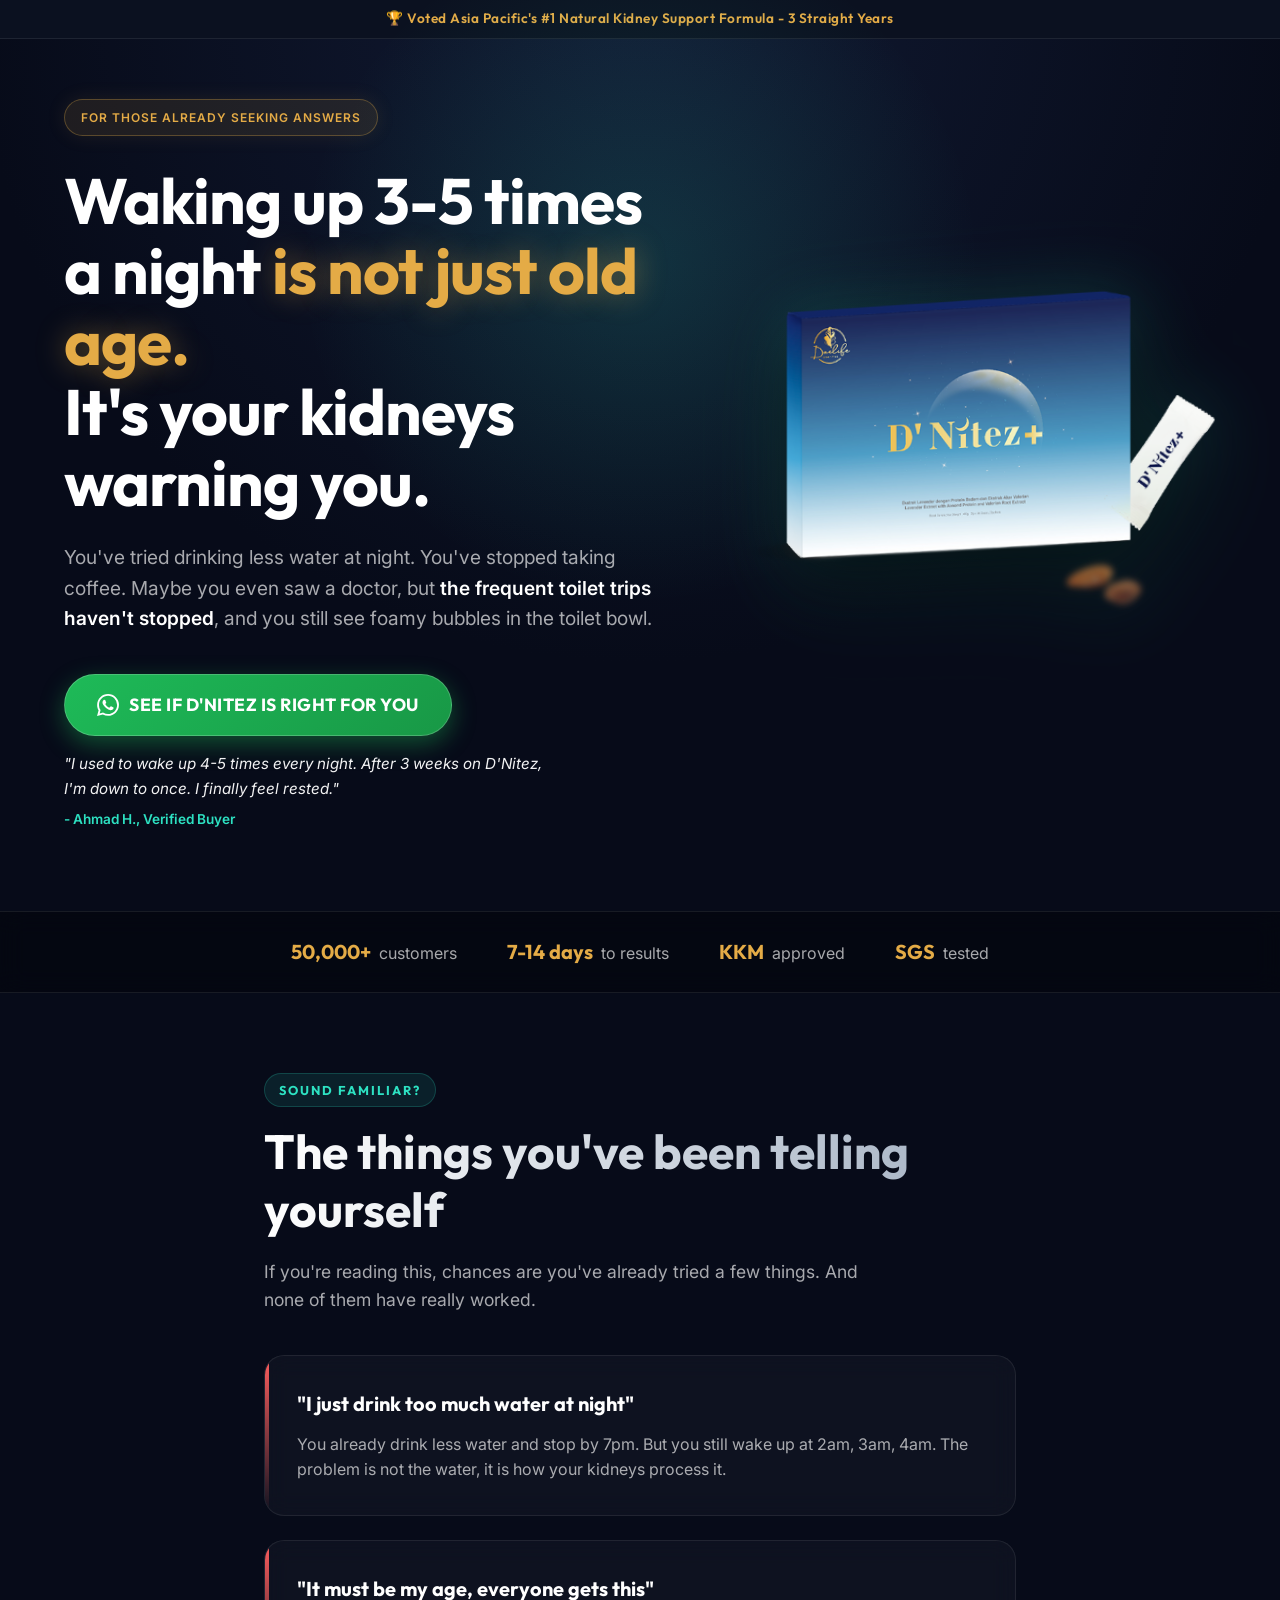
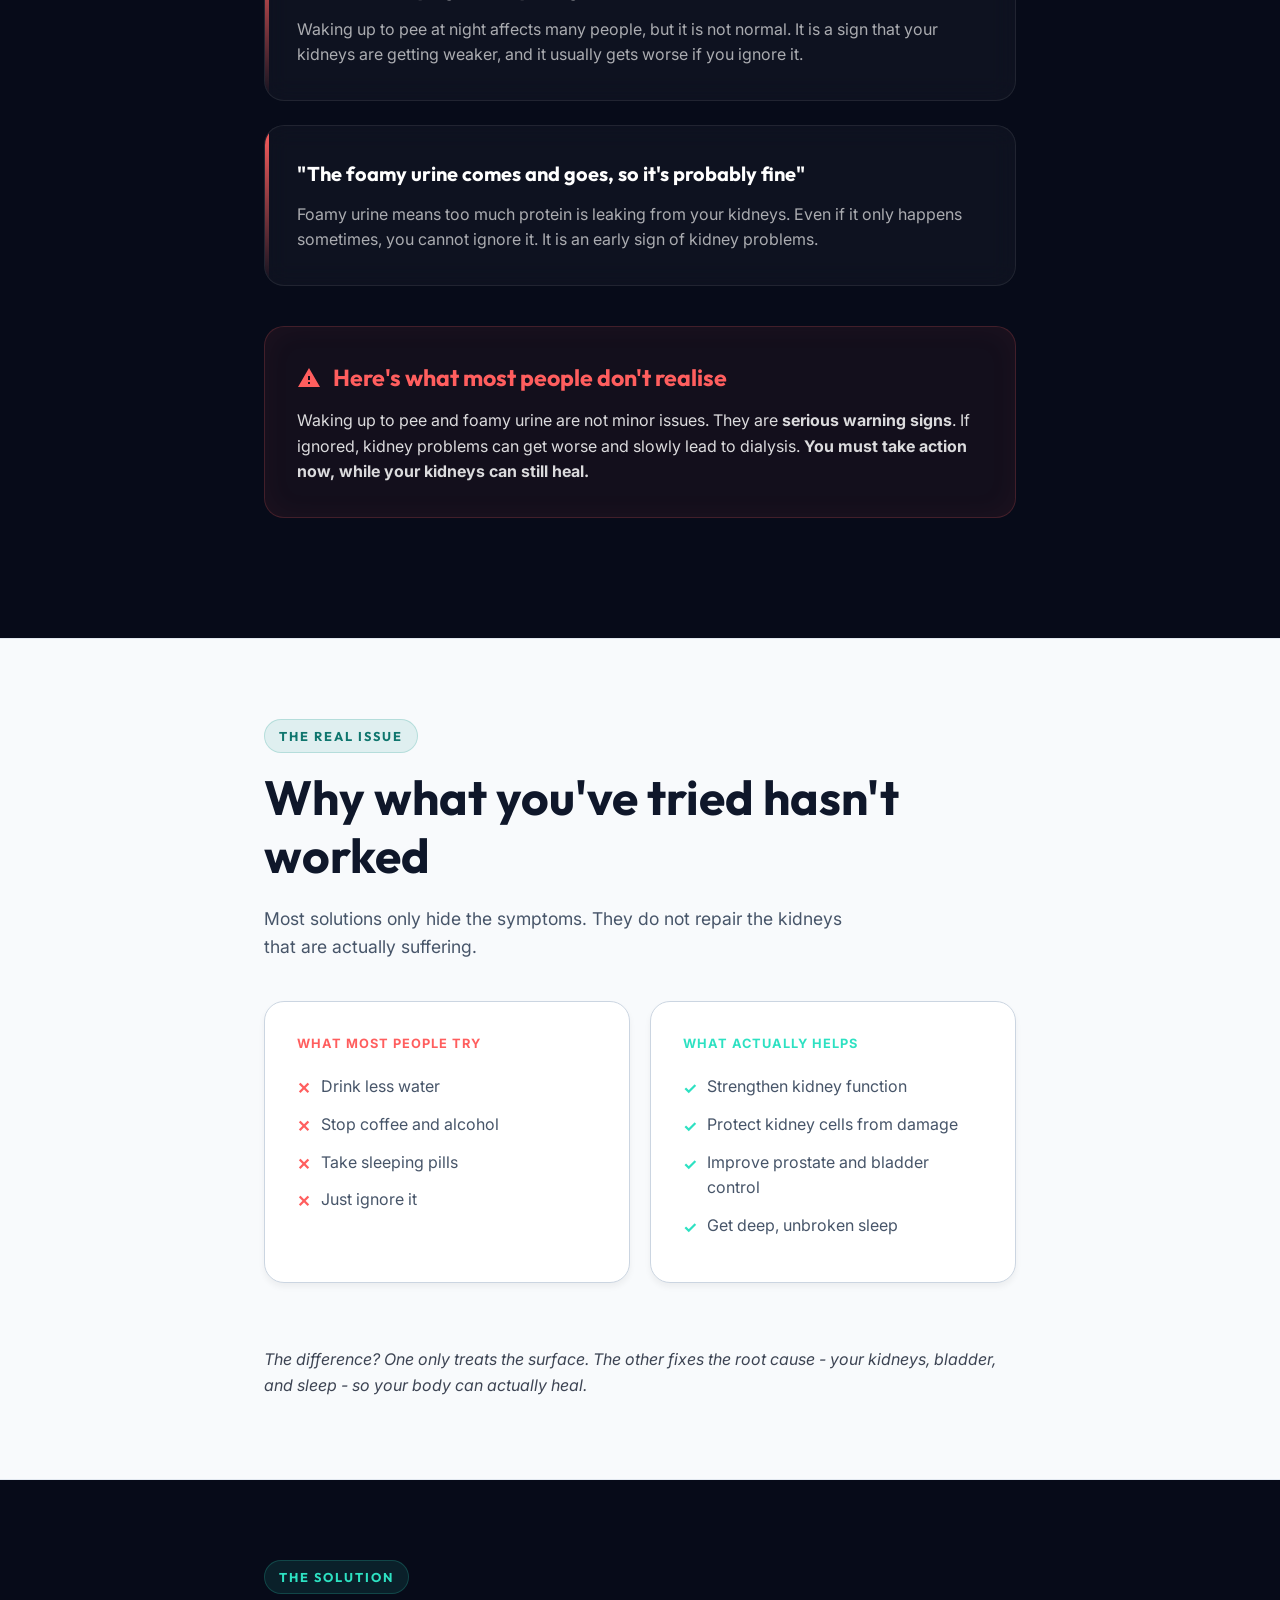
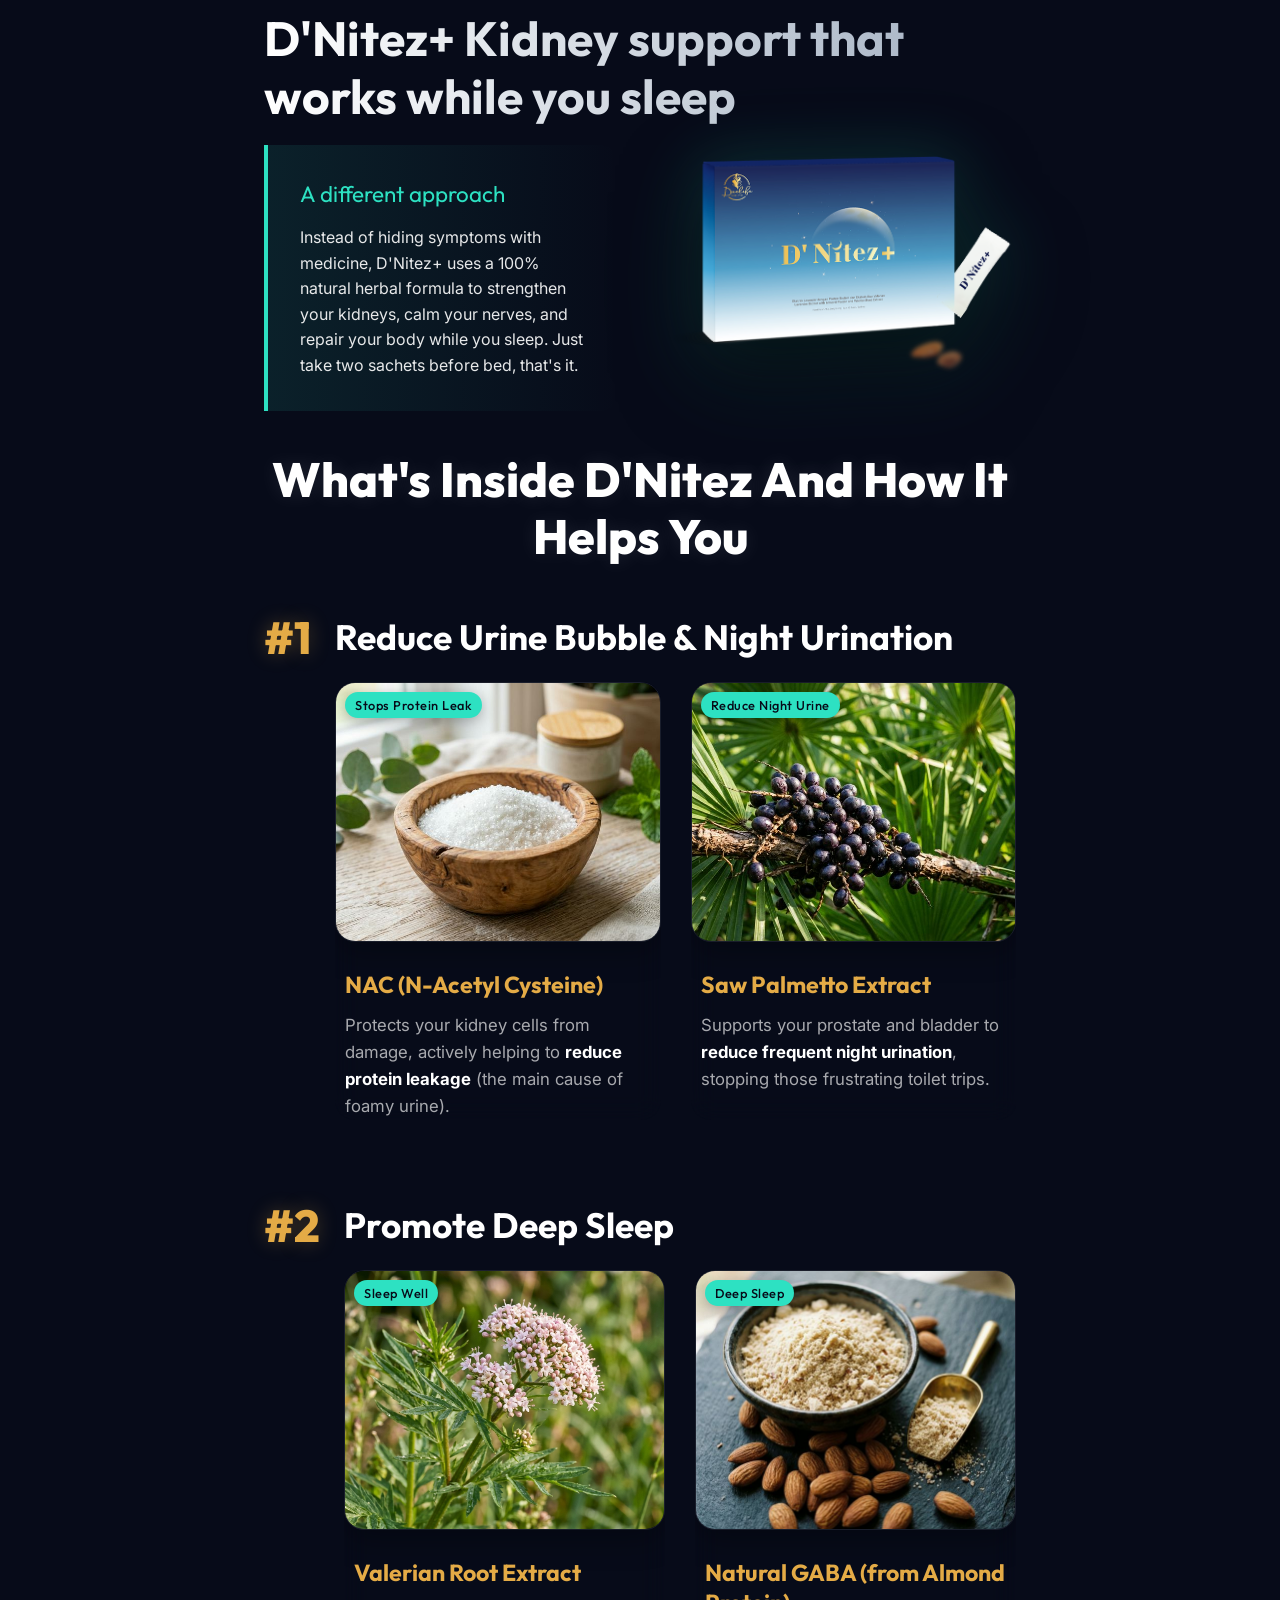
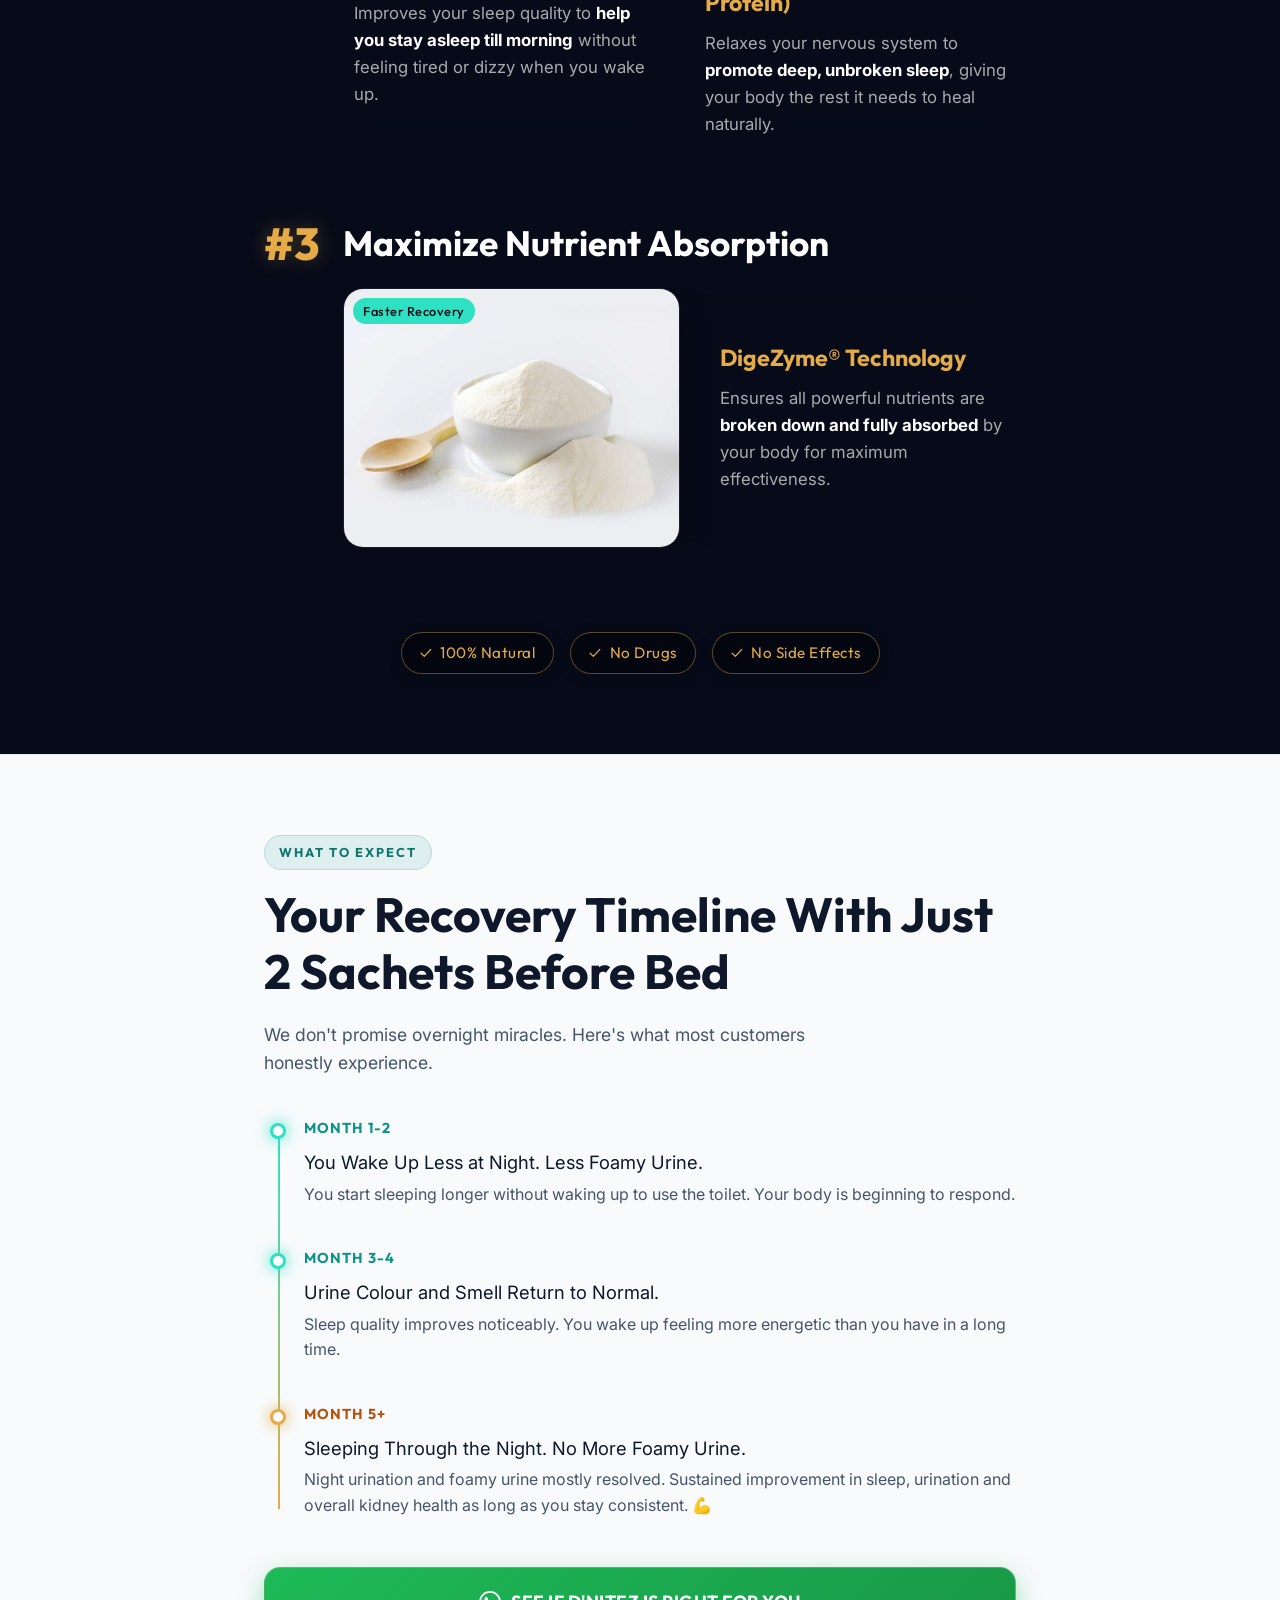
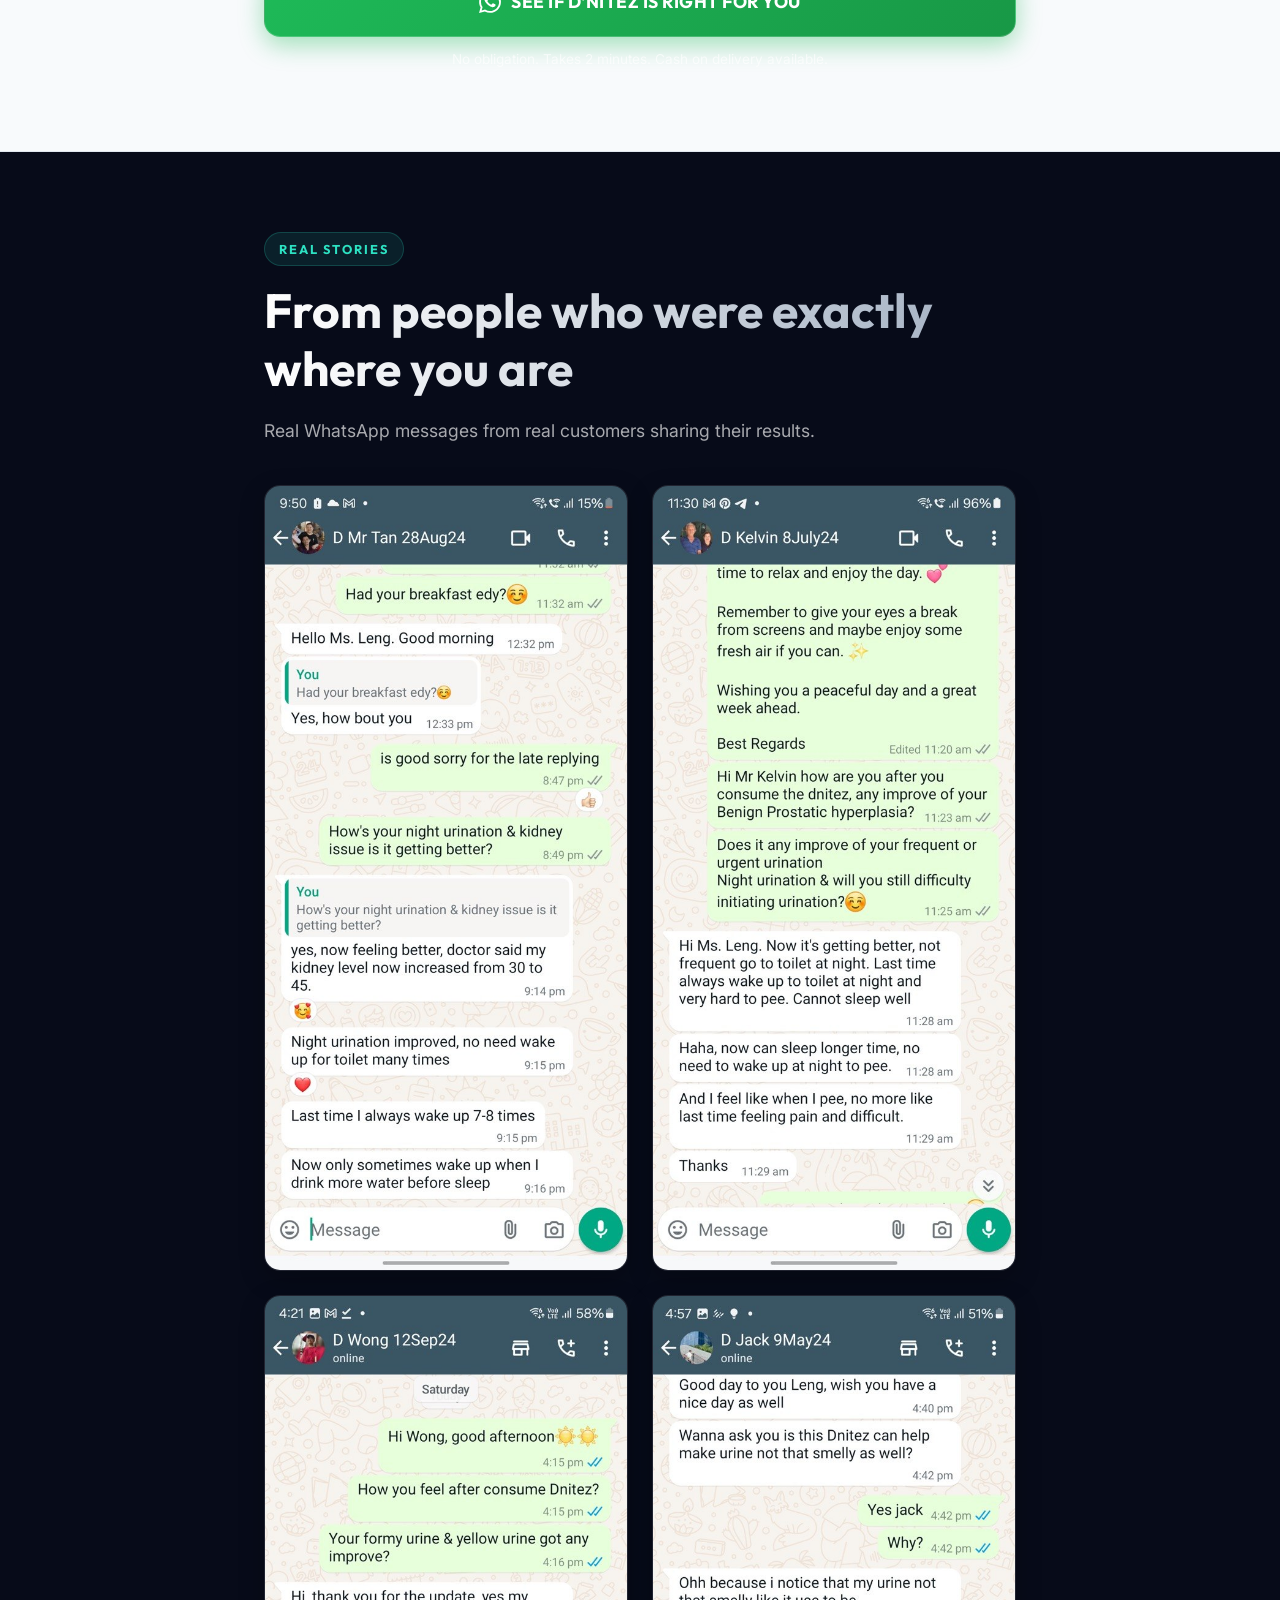
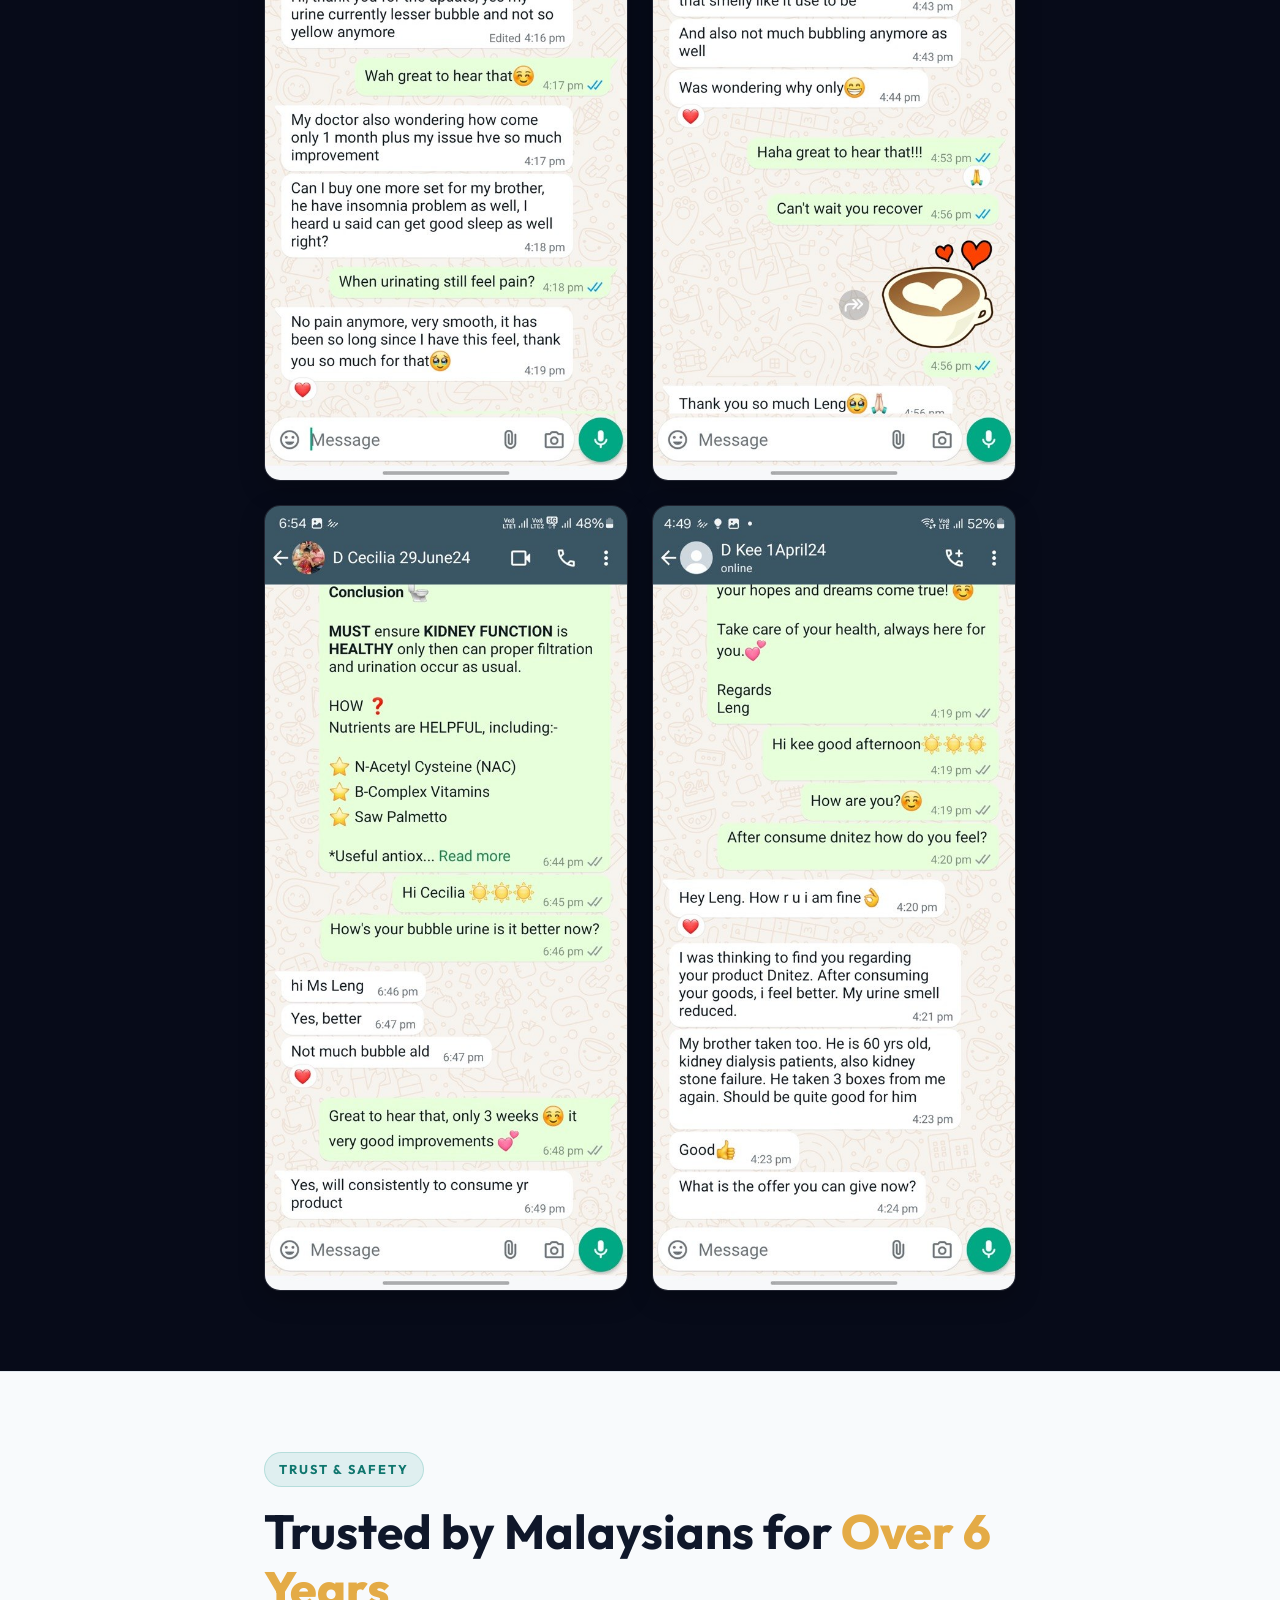
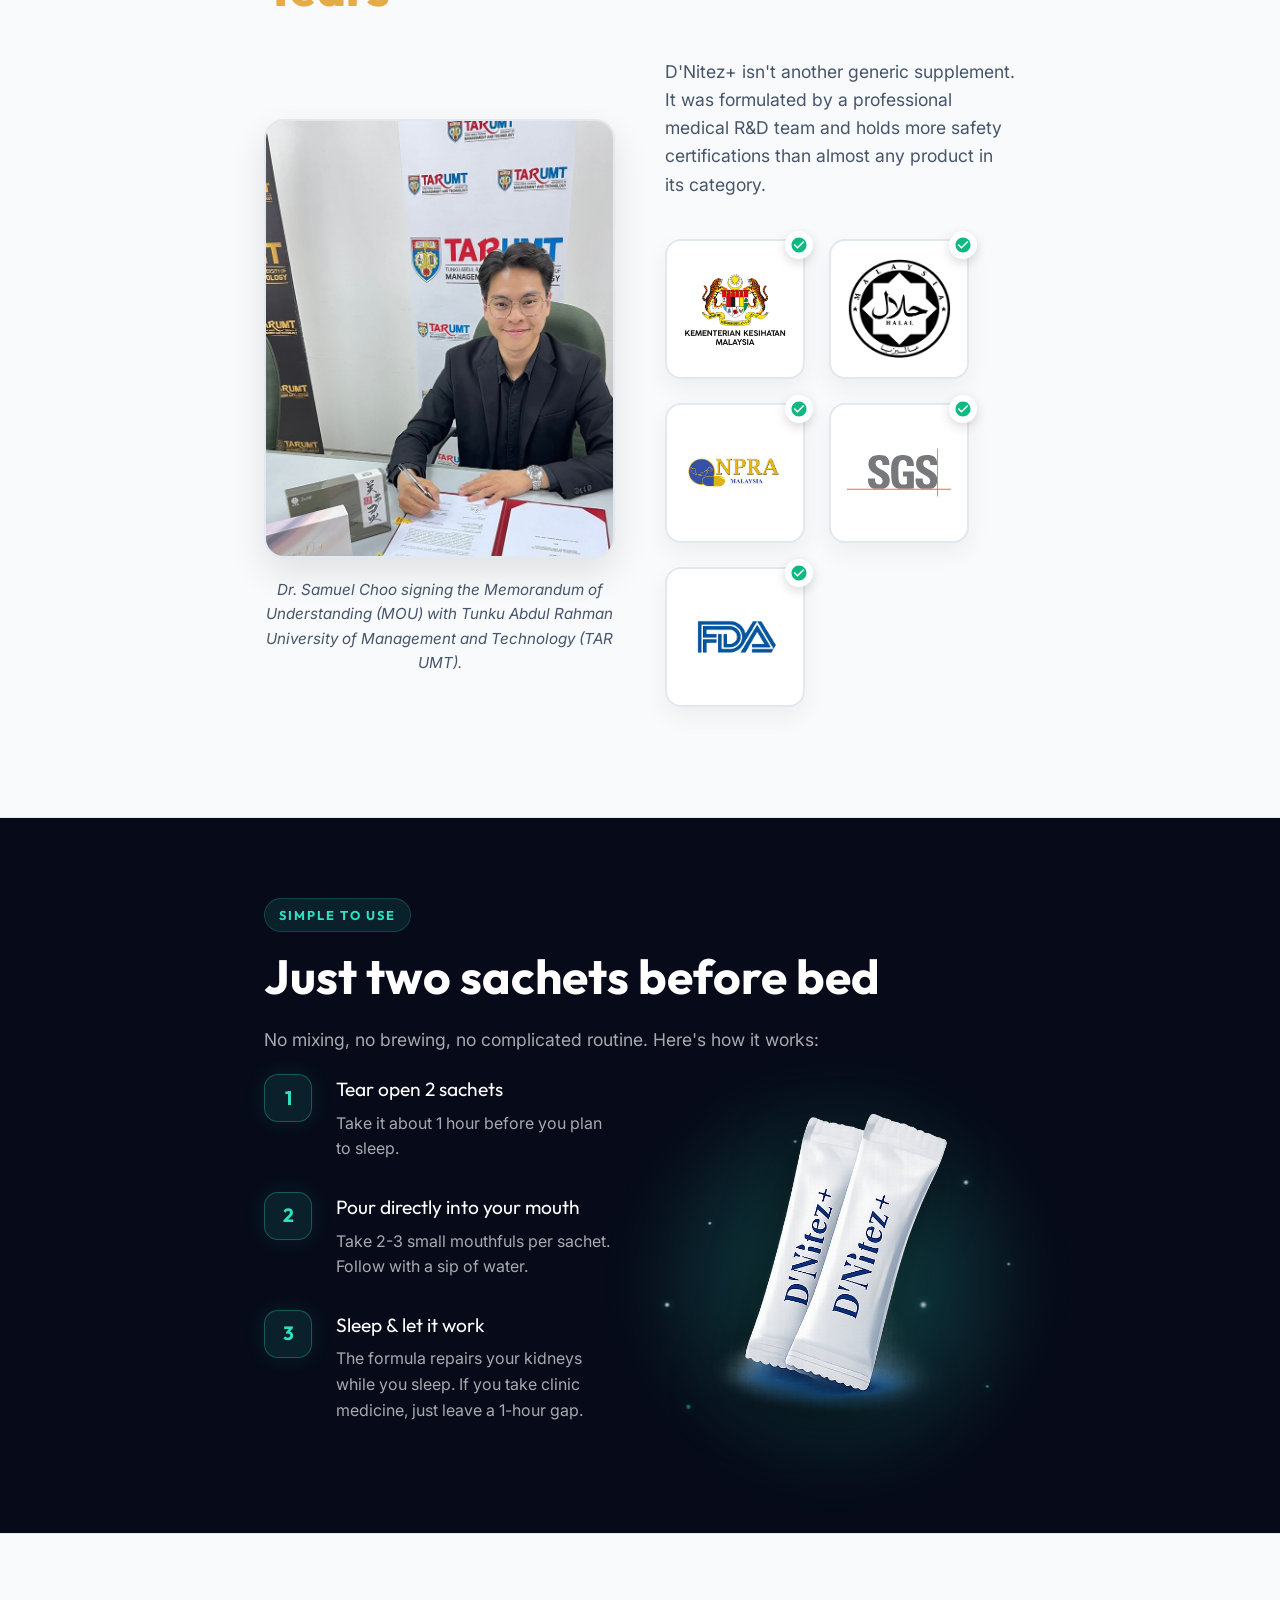
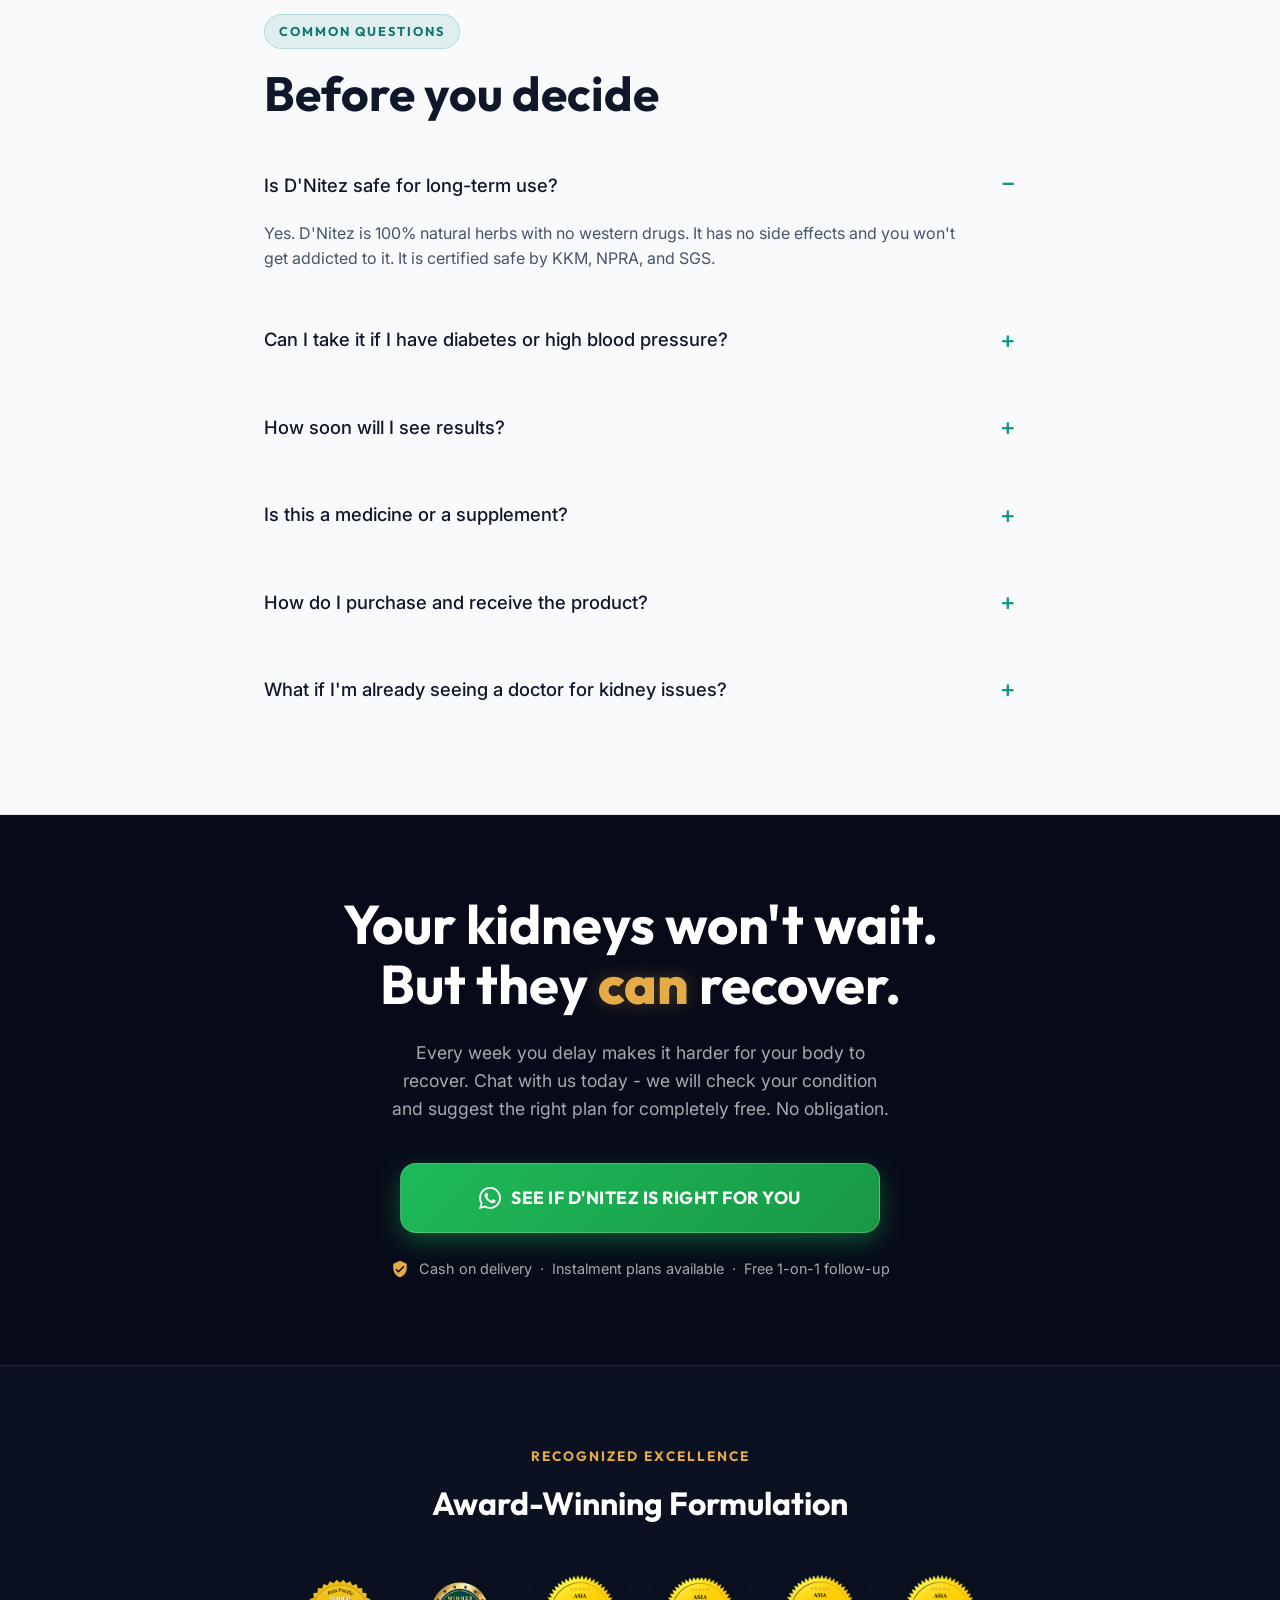
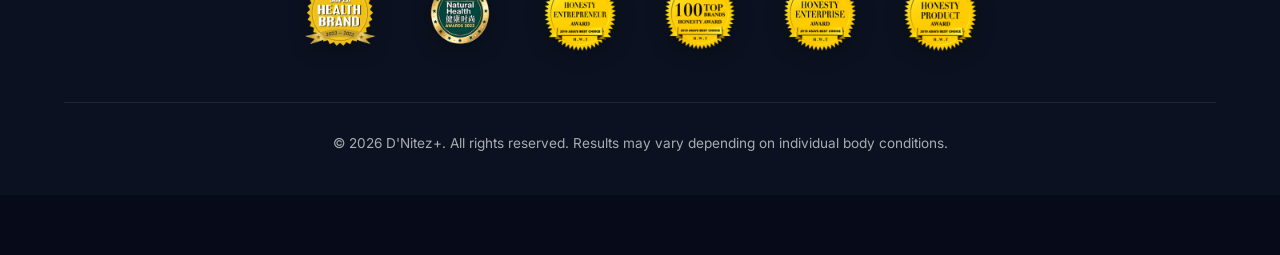
==== commit 0a7c7d13: "Add files via upload" ====
--- a/index.html
+++ b/index.html
@@ -28,6 +28,13 @@
 src="https://www.facebook.com/tr?id=1010130738361768&ev=PageView&noscript=1"
 /></noscript>
 <!-- End Meta Pixel Code -->
+<script type="text/javascript">
+    (function(c,l,a,r,i,t,y){
+        c[a]=c[a]||function(){(c[a].q=c[a].q||[]).push(arguments)};
+        t=l.createElement(r);t.async=1;t.src="https://www.clarity.ms/tag/"+i;
+        y=l.getElementsByTagName(r)[0];y.parentNode.insertBefore(t,y);
+    })(window, document, "clarity", "script", "wrkhc6t2en");
+</script>
 </head>
 
 <body>
@@ -37,17 +44,6 @@
   🏆 Voted Asia Pacific's #1 Natural Kidney Support Formula - 3 Straight Years
 </div>
 
-<!-- ===== FLOATING CTA BAR ===== -->
-<div class="floating-cta" id="floatingCta">
-  <div class="floating-cta__text">
-    <strong>See If D'Nitez Is Right For You</strong><br>
-    Find out which plan suits your condition
-  </div>
-  <a href="https://wa.me/60172924357?text=Hi%2C%20I%27d%20like%20to%20know%20more%20about%20D%27Nitez" class="btn-cta" id="floatingBtn" onclick="fbq('track', 'Lead');">
-    <svg viewBox="0 0 24 24"><path d="M17.472 14.382c-.297-.149-1.758-.867-2.03-.967-.273-.099-.471-.148-.67.15-.197.297-.767.966-.94 1.164-.173.199-.347.223-.644.075-.297-.15-1.255-.463-2.39-1.475-.883-.788-1.48-1.761-1.653-2.059-.173-.297-.018-.458.13-.606.134-.133.298-.347.446-.52.149-.174.198-.298.298-.497.099-.198.05-.371-.025-.52-.075-.149-.669-1.612-.916-2.207-.242-.579-.487-.5-.669-.51-.173-.008-.371-.01-.57-.01-.198 0-.52.074-.792.372-.272.297-1.04 1.016-1.04 2.479 0 1.462 1.065 2.875 1.213 3.074.149.198 2.096 3.2 5.077 4.487.709.306 1.262.489 1.694.625.712.227 1.36.195 1.871.118.571-.085 1.758-.719 2.006-1.413.248-.694.248-1.289.173-1.413-.074-.124-.272-.198-.57-.347m-5.421 7.403h-.004a9.87 9.87 0 01-5.031-1.378l-.361-.214-3.741.982.998-3.648-.235-.374a9.86 9.86 0 01-1.51-5.26c.001-5.45 4.436-9.884 9.888-9.884 2.64 0 5.122 1.03 6.988 2.898a9.825 9.825 0 012.893 6.994c-.003 5.45-4.437 9.884-9.885 9.884m8.413-18.297A11.815 11.815 0 0012.05 0C5.495 0 .16 5.335.157 11.892c0 2.096.547 4.142 1.588 5.945L.057 24l6.305-1.654a11.882 11.882 0 005.683 1.448h.005c6.554 0 11.89-5.335 11.893-11.893a11.821 11.821 0 00-3.48-8.413z"/></svg>
-    Chat Now
-  </a>
-</div>
 
 <!-- ===== HERO ===== -->
 <section class="hero fade-in">
@@ -294,7 +290,7 @@
     </div>
 
     <div class="fade-in" style="margin-top: 48px; text-align: center;">
-      <a href="https://wa.me/60172924357?text=Hi%2C%20I%27d%20like%20to%20know%20more%20about%20D%27Nitez" class="btn-cta-full" onclick="fbq('track', 'Lead');">
+      <a href="https://wa.me/60172924357?text=Hi%20Jackson%2C%20I%20want%20to%20know%20more%20about%20D%27Nitez" class="btn-cta-full" onclick="fbq('track', 'Lead');">
         <svg viewBox="0 0 24 24"><path d="M17.472 14.382c-.297-.149-1.758-.867-2.03-.967-.273-.099-.471-.148-.67.15-.197.297-.767.966-.94 1.164-.173.199-.347.223-.644.075-.297-.15-1.255-.463-2.39-1.475-.883-.788-1.48-1.761-1.653-2.059-.173-.297-.018-.458.13-.606.134-.133.298-.347.446-.52.149-.174.198-.298.298-.497.099-.198.05-.371-.025-.52-.075-.149-.669-1.612-.916-2.207-.242-.579-.487-.5-.669-.51-.173-.008-.371-.01-.57-.01-.198 0-.52.074-.792.372-.272.297-1.04 1.016-1.04 2.479 0 1.462 1.065 2.875 1.213 3.074.149.198 2.096 3.2 5.077 4.487.709.306 1.262.489 1.694.625.712.227 1.36.195 1.871.118.571-.085 1.758-.719 2.006-1.413.248-.694.248-1.289.173-1.413-.074-.124-.272-.198-.57-.347m-5.421 7.403h-.004a9.87 9.87 0 01-5.031-1.378l-.361-.214-3.741.982.998-3.648-.235-.374a9.86 9.86 0 01-1.51-5.26c.001-5.45 4.436-9.884 9.888-9.884 2.64 0 5.122 1.03 6.988 2.898a9.825 9.825 0 012.893 6.994c-.003 5.45-4.437 9.884-9.885 9.884m8.413-18.297A11.815 11.815 0 0012.05 0C5.495 0 .16 5.335.157 11.892c0 2.096.547 4.142 1.588 5.945L.057 24l6.305-1.654a11.882 11.882 0 005.683 1.448h.005c6.554 0 11.89-5.335 11.893-11.893a11.821 11.821 0 00-3.48-8.413z"/></svg>
         See If D'Nitez Is Right For You
       </a>
@@ -461,7 +457,7 @@
     <h2 style="font-size: clamp(2.4rem, 5vw, 3.4rem); line-height: 1.1;">Your kidneys won't wait.<br>But they <em style="color: var(--accent-gold); font-style: normal; font-weight: 800; text-shadow: 0 0 20px rgba(228,171,70,0.3);">can</em> recover.</h2>
     <p>Every week you delay makes it harder for your body to recover. Chat with us today - we will check your condition and suggest the right plan for completely free. No obligation.</p>
 
-    <a href="https://wa.me/60172924357?text=Hi%2C%20I%27d%20like%20to%20know%20more%20about%20D%27Nitez" class="btn-cta-full fade-in" style="max-width: 480px; margin: 0 auto;" onclick="fbq('track', 'Lead');">
+    <a href="https://wa.me/60172924357?text=Hi%20Jackson%2C%20I%20want%20to%20know%20more%20about%20D%27Nitez" class="btn-cta-full fade-in" style="max-width: 480px; margin: 0 auto;" onclick="fbq('track', 'Lead');">
       <svg viewBox="0 0 24 24"><path d="M17.472 14.382c-.297-.149-1.758-.867-2.03-.967-.273-.099-.471-.148-.67.15-.197.297-.767.966-.94 1.164-.173.199-.347.223-.644.075-.297-.15-1.255-.463-2.39-1.475-.883-.788-1.48-1.761-1.653-2.059-.173-.297-.018-.458.13-.606.134-.133.298-.347.446-.52.149-.174.198-.298.298-.497.099-.198.05-.371-.025-.52-.075-.149-.669-1.612-.916-2.207-.242-.579-.487-.5-.669-.51-.173-.008-.371-.01-.57-.01-.198 0-.52.074-.792.372-.272.297-1.04 1.016-1.04 2.479 0 1.462 1.065 2.875 1.213 3.074.149.198 2.096 3.2 5.077 4.487.709.306 1.262.489 1.694.625.712.227 1.36.195 1.871.118.571-.085 1.758-.719 2.006-1.413.248-.694.248-1.289.173-1.413-.074-.124-.272-.198-.57-.347m-5.421 7.403h-.004a9.87 9.87 0 01-5.031-1.378l-.361-.214-3.741.982.998-3.648-.235-.374a9.86 9.86 0 01-1.51-5.26c.001-5.45 4.436-9.884 9.888-9.884 2.64 0 5.122 1.03 6.988 2.898a9.825 9.825 0 012.893 6.994c-.003 5.45-4.437 9.884-9.885 9.884m8.413-18.297A11.815 11.815 0 0012.05 0C5.495 0 .16 5.335.157 11.892c0 2.096.547 4.142 1.588 5.945L.057 24l6.305-1.654a11.882 11.882 0 005.683 1.448h.005c6.554 0 11.89-5.335 11.893-11.893a11.821 11.821 0 00-3.48-8.413z"/></svg>
       See If D'Nitez Is Right For You
     </a>
